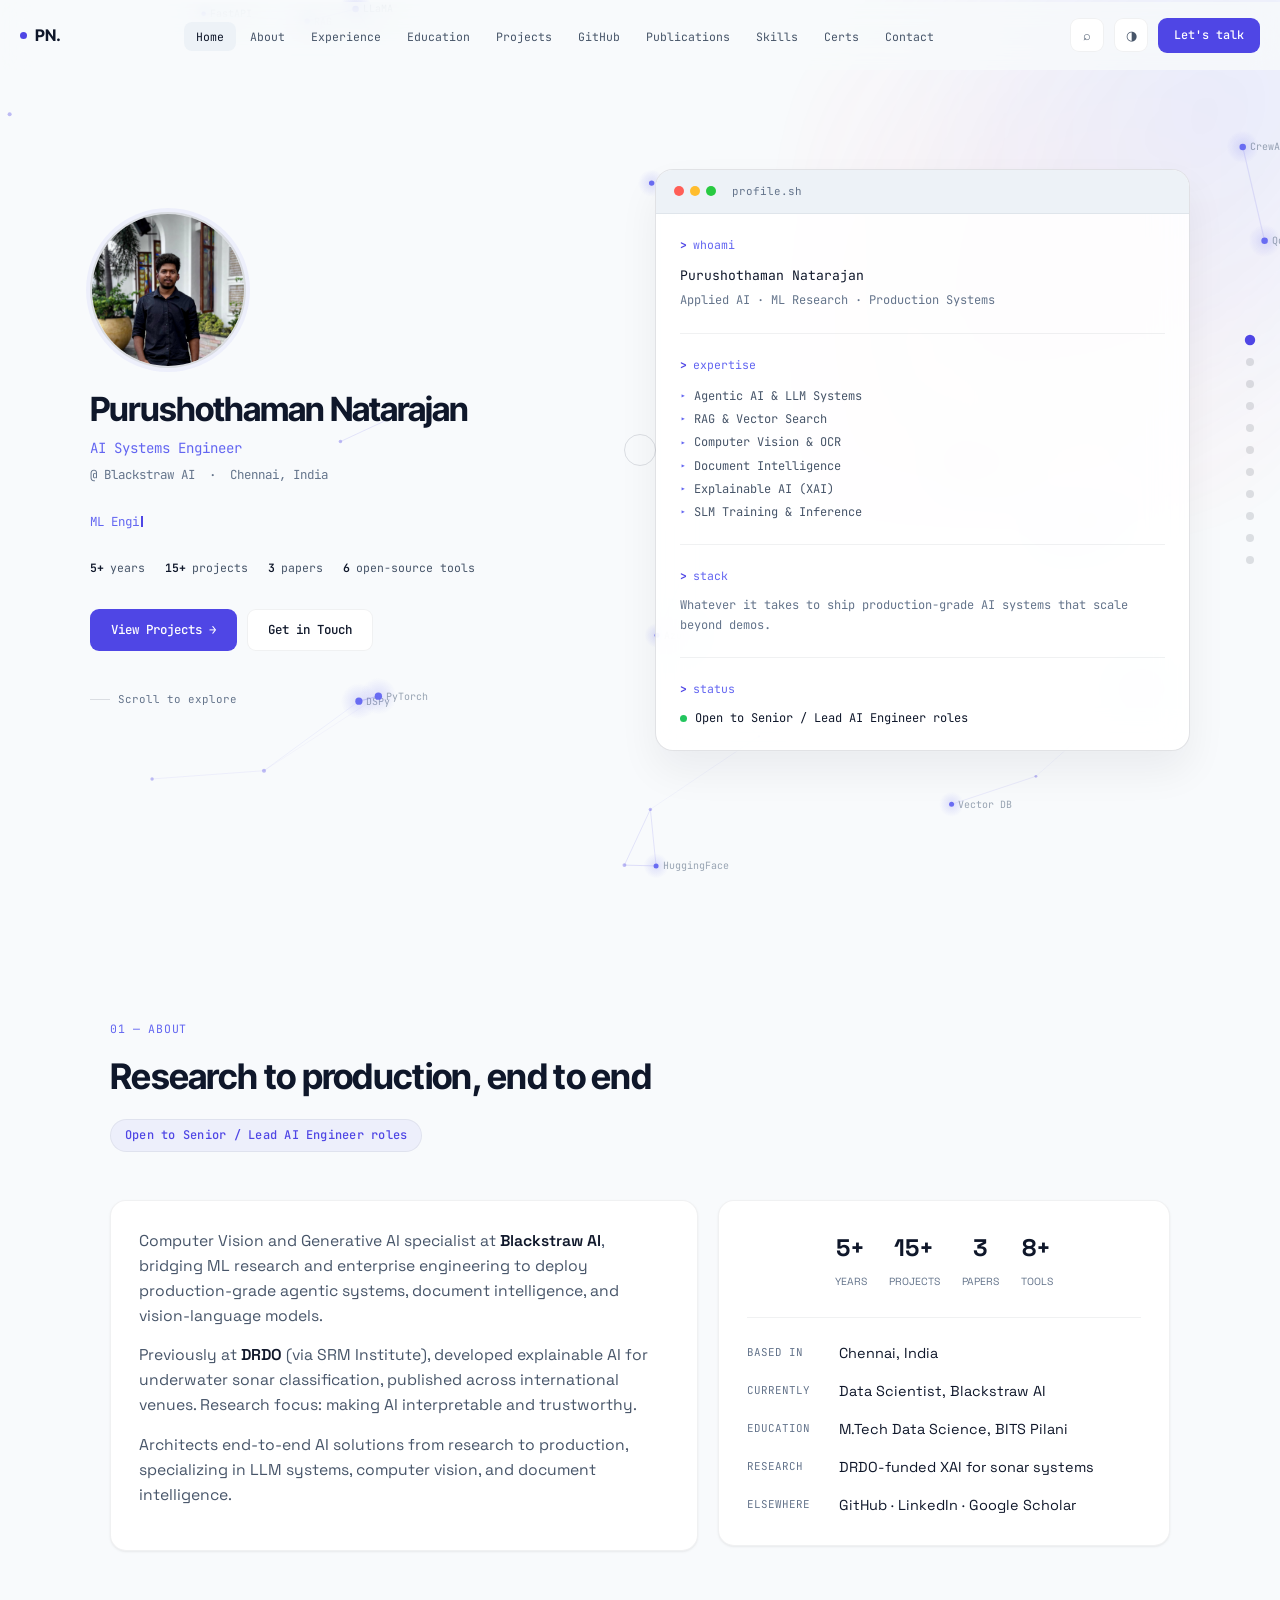
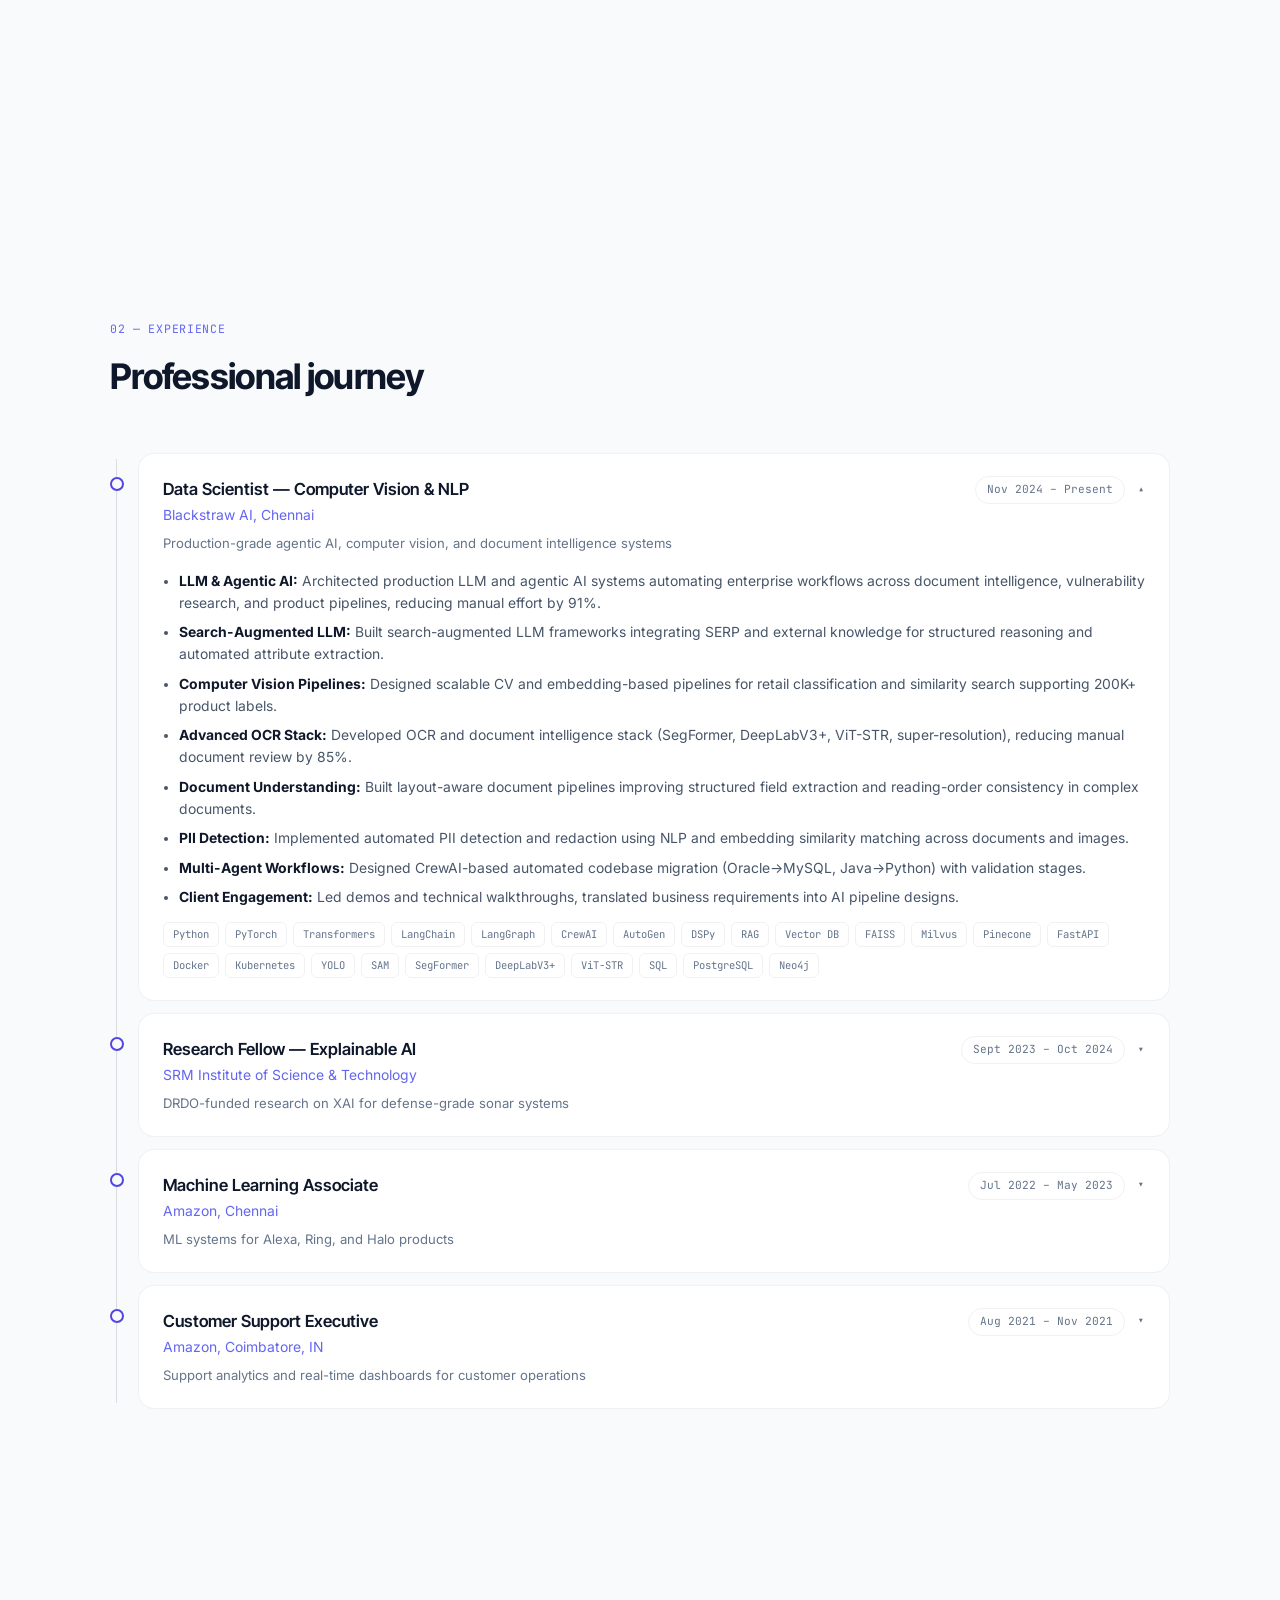
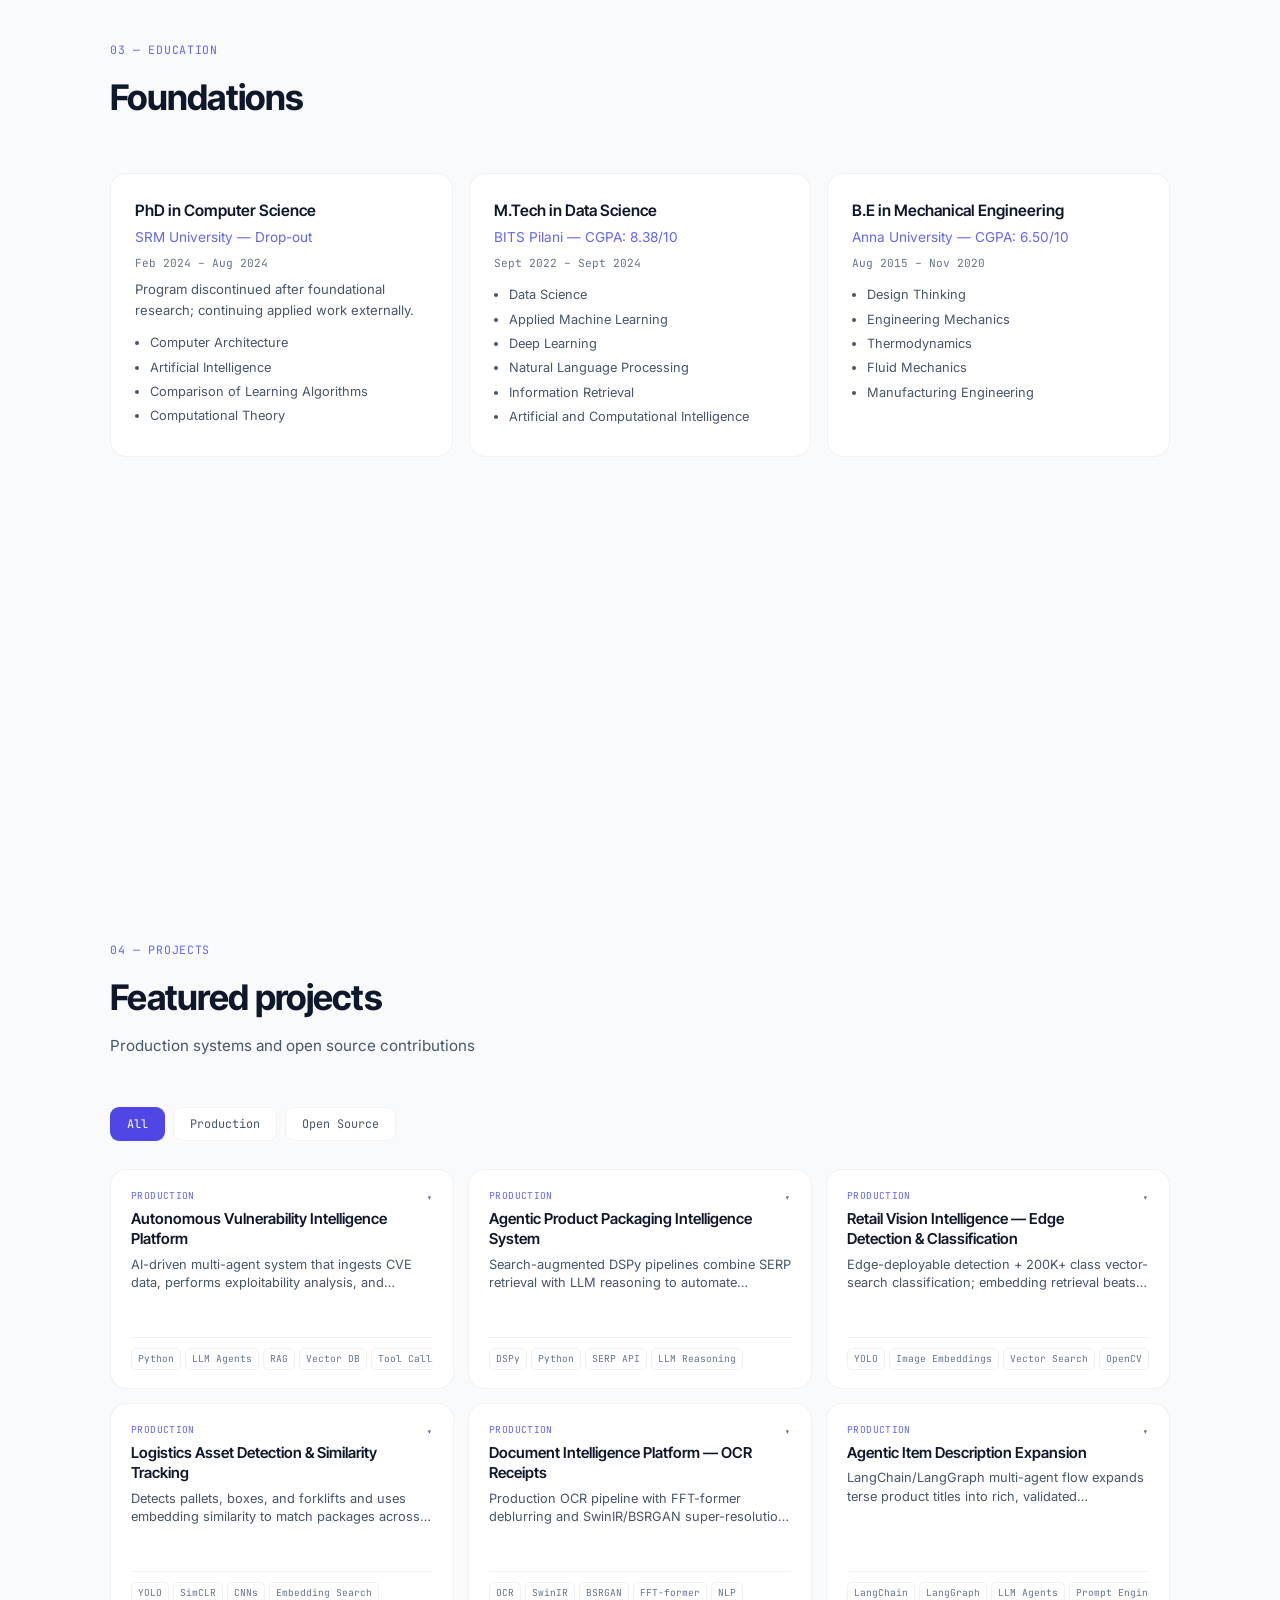
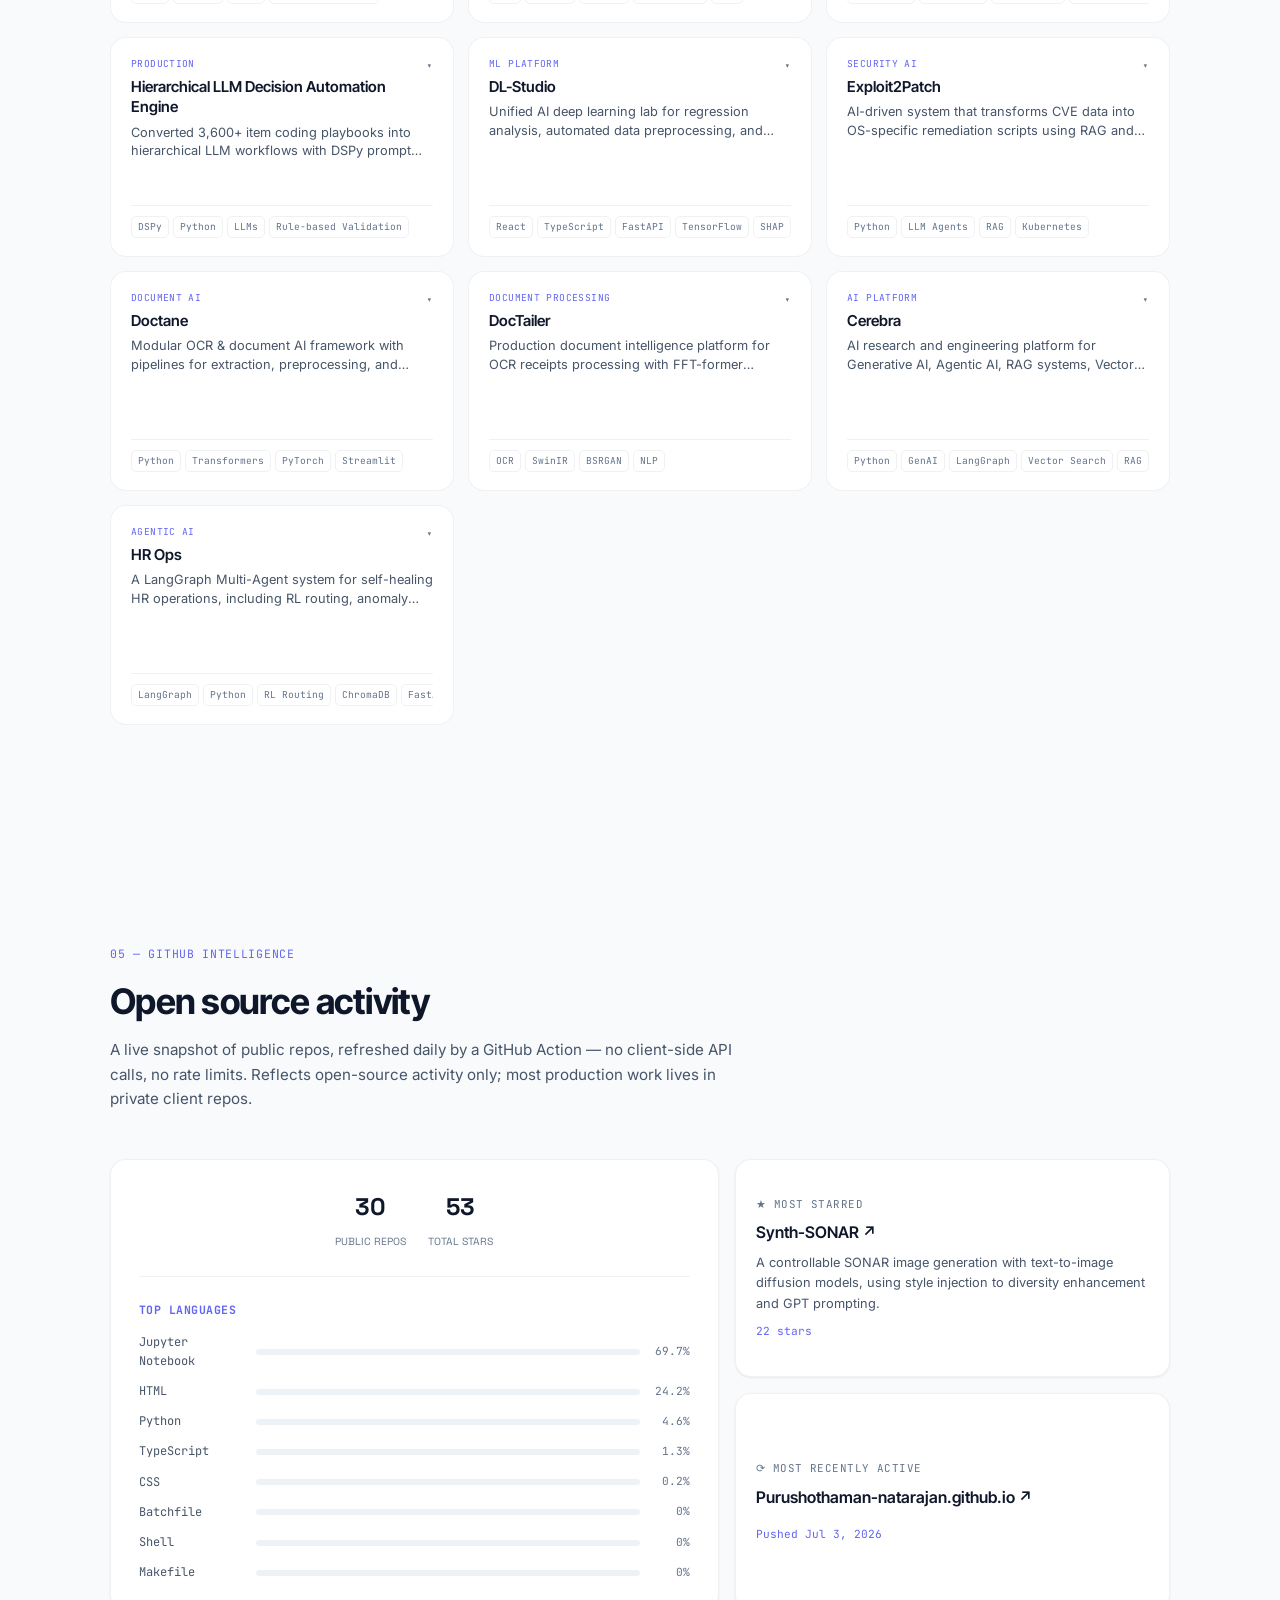
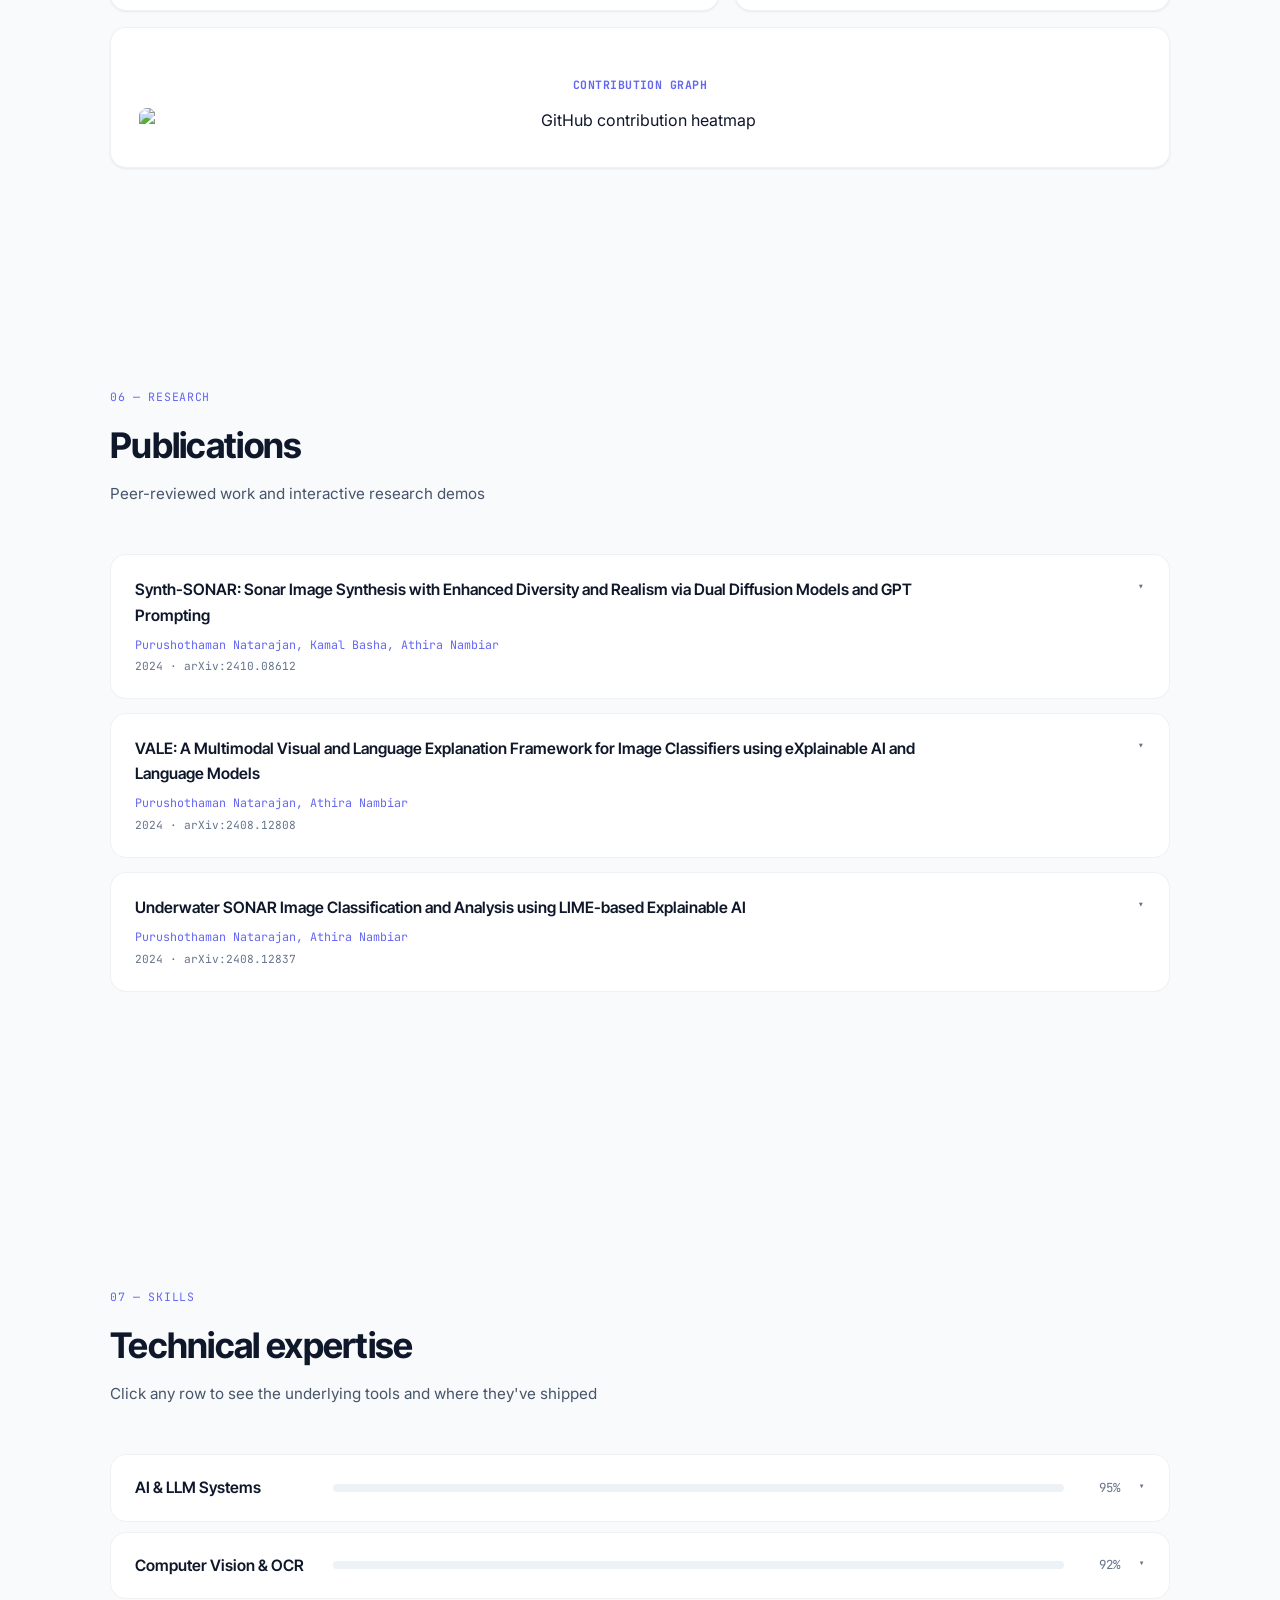
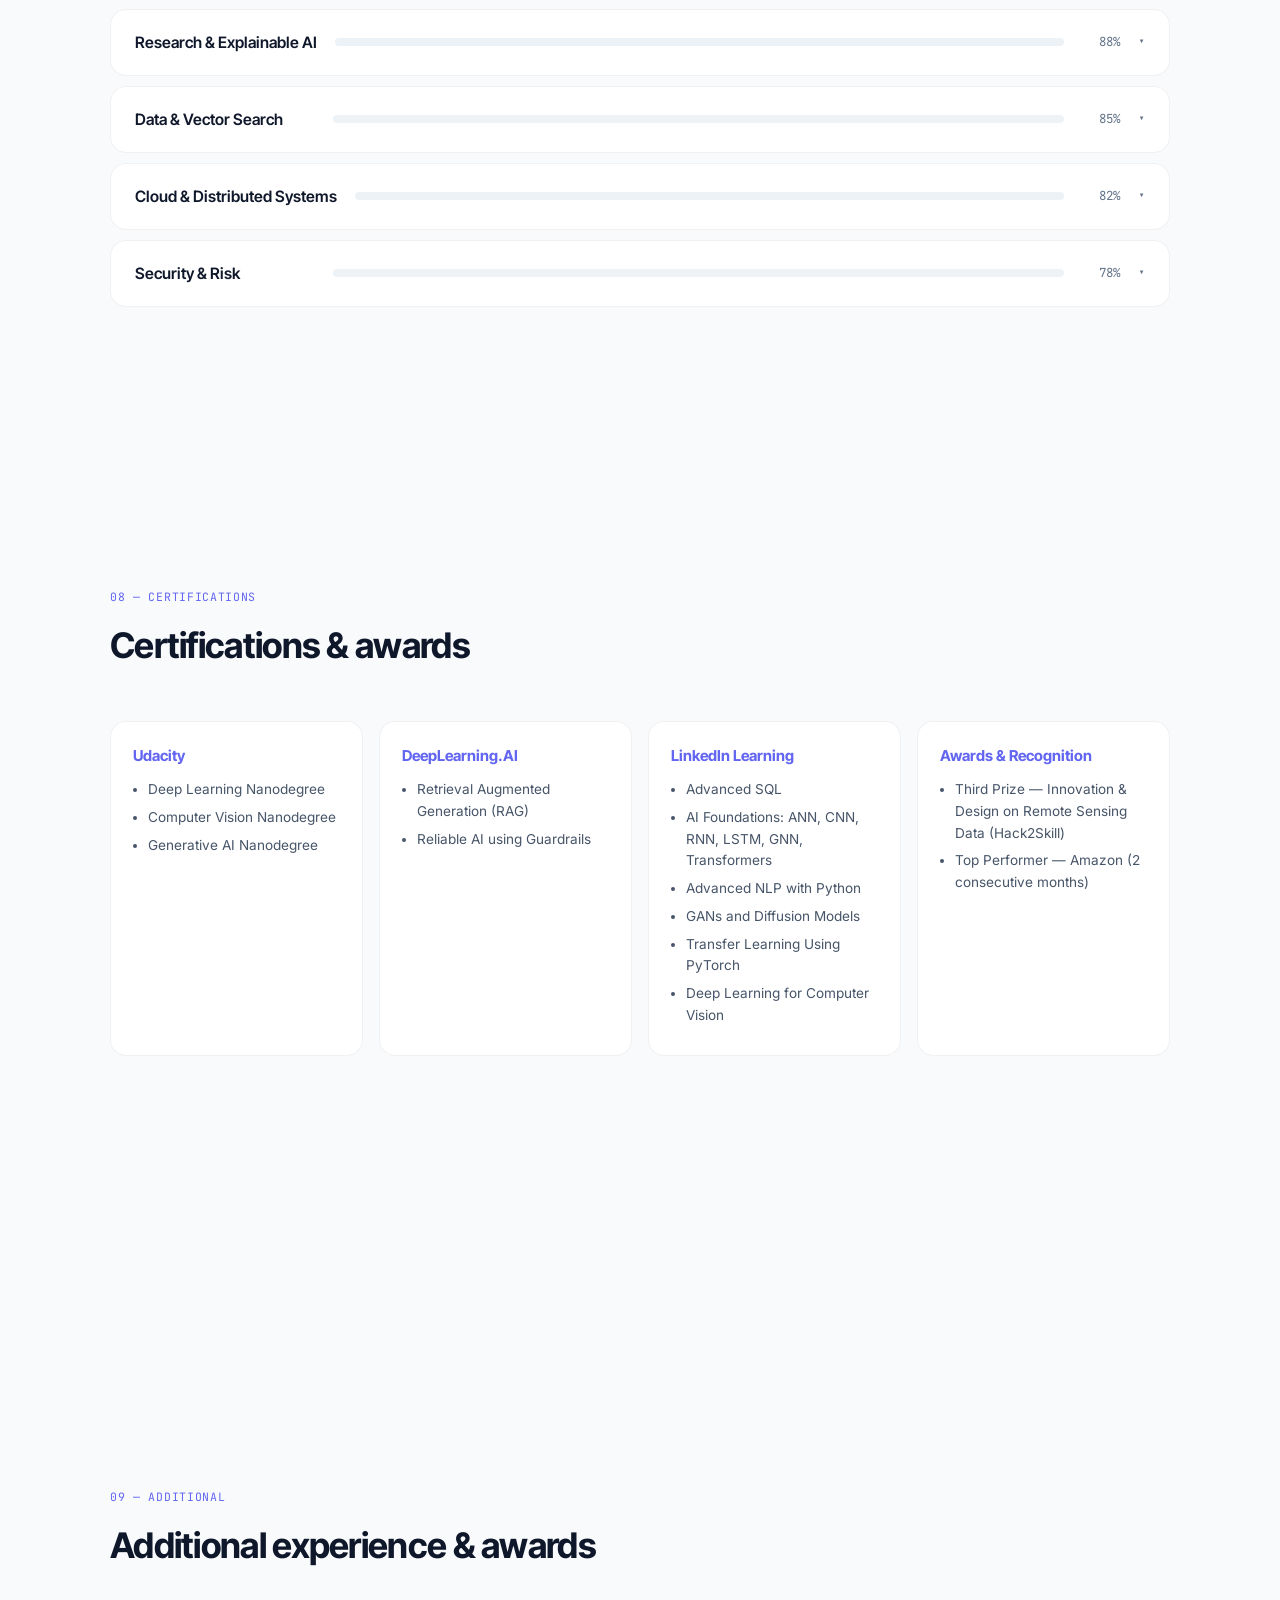
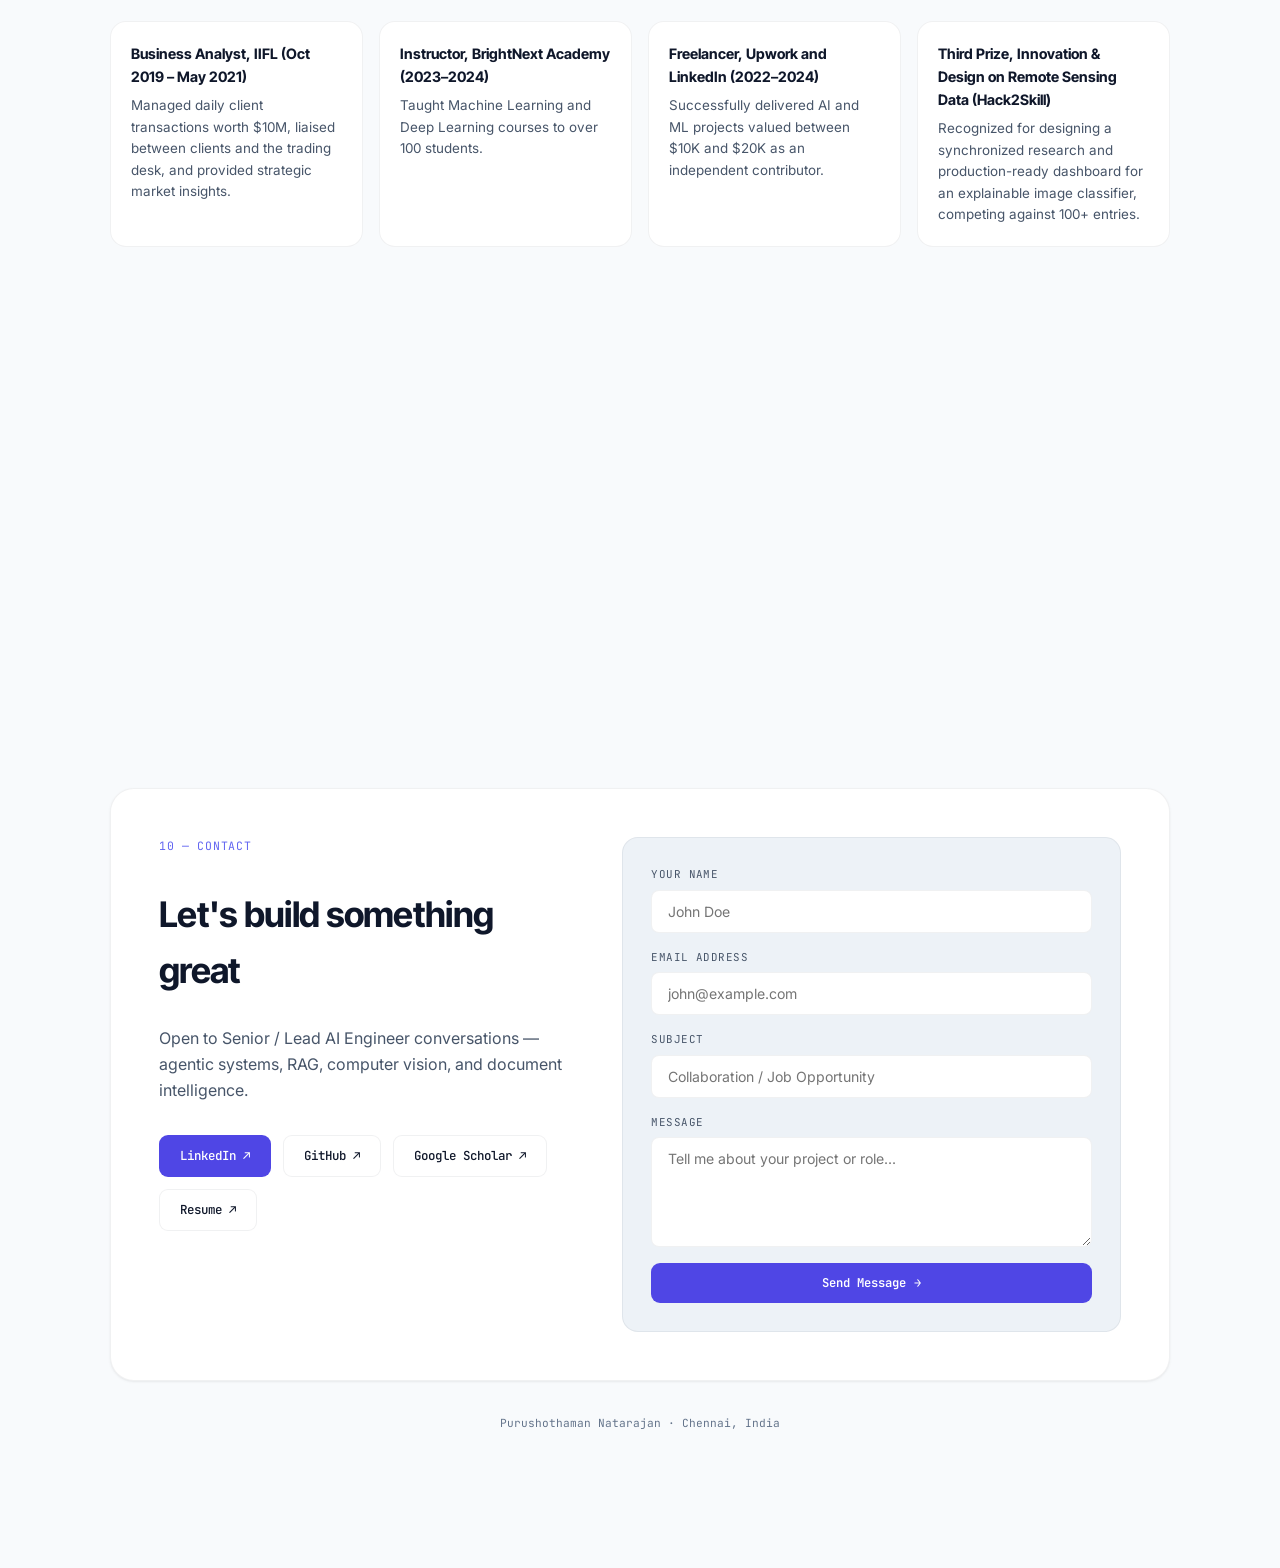
==== index.html @ 30c24dc4 "design: modernize and polish light mode theme" ====
<!DOCTYPE html>
<html lang="en" data-theme="dark">

<head>
  <script>document.documentElement.classList.add('js-enabled');</script>
  <meta charset="UTF-8">
  <meta name="viewport" content="width=device-width, initial-scale=1.0">
  <title>Purushothaman Natarajan | AI Systems Engineer</title>
  <link rel="preconnect" href="https://fonts.googleapis.com">
  <link rel="preconnect" href="https://fonts.gstatic.com" crossorigin>
  <link
    href="https://fonts.googleapis.com/css2?family=Inter+Tight:wght@500;600;700&family=Inter:wght@400;500;600&family=JetBrains+Mono:wght@400;500&family=Space+Grotesk:wght@400;500;600&display=swap"
    rel="stylesheet">
  <style>
    :root {
      --bg: #0a0a0b;
      --bg-elevated: #111114;
      --bg-elevated-2: #17171c;
      --border: rgba(255, 255, 255, 0.09);
      --border-strong: rgba(255, 255, 255, 0.18);
      --text: #f4f4f6;
      --text-dim: #96969f;
      --text-dimmer: #5f5f68;
      --accent: #6366f1;
      --accent-soft: #818cf8;
      --accent-bg: rgba(99, 102, 241, 0.12);
      --radius: 12px;
      --radius-lg: 16px;
      --display: 'Inter Tight', sans-serif;
      --body: 'Inter', sans-serif;
      --mono: 'JetBrains Mono', monospace;
      --tech: 'Space Grotesk', sans-serif;
      --shadow: 0 1px 2px rgba(0, 0, 0, 0.3);
      --shadow-lg: 0 20px 40px rgba(0, 0, 0, 0.35);
      color-scheme: dark;
    }

    html[data-theme="light"] {
      --bg: #f8fafc;
      --bg-elevated: #ffffff;
      --bg-elevated-2: #edf2f7;
      --border: rgba(15, 23, 42, 0.06);
      --border-strong: rgba(15, 23, 42, 0.12);
      --text: #0f172a;
      --text-dim: #475569;
      --text-dimmer: #64748b;
      --accent: #4f46e5;
      --accent-soft: #6366f1;
      --accent-bg: rgba(79, 70, 229, 0.06);
      --shadow: 0 1px 3px rgba(0, 0, 0, 0.05), 0 1px 2px rgba(0, 0, 0, 0.03);
      --shadow-lg: 0 20px 40px rgba(15, 23, 42, 0.06);
      color-scheme: light;
    }

    * {
      margin: 0;
      padding: 0;
      box-sizing: border-box;
    }

    html {
      scroll-behavior: smooth;
    }

    body {
      background: var(--bg);
      color: var(--text);
      font-family: var(--body);
      line-height: 1.6;
      transition: background .3s ease, color .3s ease;
    }

    ::selection {
      background: var(--accent);
      color: #fff;
    }

    a {
      color: inherit;
      text-decoration: none;
    }

    img {
      max-width: 100%;
      display: block;
    }

    /* subtle ambient accent — restrained, not a full mesh */
    .ambient {
      position: fixed;
      top: -10%;
      right: -10%;
      width: 600px;
      height: 600px;
      z-index: 0;
      pointer-events: none;
      background: radial-gradient(circle, var(--accent-bg), transparent 70%);
      opacity: 0.7;
      filter: blur(20px);
    }

    [data-theme="light"] .ambient {
      background: radial-gradient(circle at 70% 30%, rgba(99, 102, 241, 0.12), transparent 60%),
                  radial-gradient(circle at 30% 70%, rgba(244, 63, 94, 0.08), transparent 60%);
      opacity: 0.8;
      filter: blur(40px);
    }

    /* SCROLL PROGRESS */
    #progress {
      position: fixed;
      top: 0;
      left: 0;
      height: 2px;
      width: 0%;
      z-index: 200;
      background: linear-gradient(90deg, var(--accent), var(--accent-soft));
      transition: width .1s linear;
    }

    #nav {
      position: fixed;
      top: 2px;
      left: 0;
      right: 0;
      z-index: 150;
      display: flex;
      align-items: center;
      justify-content: space-between;
      padding: 16px 40px;
      backdrop-filter: blur(14px);
      background: color-mix(in srgb, var(--bg) 78%, transparent);
      border-bottom: 1px solid transparent;
      transition: border-color .3s ease;
    }

    #nav.scrolled {
      border-bottom-color: var(--border);
    }

    .logo {
      font-family: var(--display);
      font-weight: 700;
      font-size: 1rem;
      display: flex;
      align-items: center;
      gap: 8px;
      letter-spacing: -0.01em;
    }

    .logo .dot {
      width: 7px;
      height: 7px;
      border-radius: 50%;
      background: var(--accent);
    }

    .nav-links {
      display: flex;
      gap: 2px;
      list-style: none;
    }

    .nav-links a {
      font-family: var(--mono);
      font-size: 0.72rem;
      color: var(--text-dim);
      padding: 7px 12px;
      border-radius: 8px;
      transition: all .2s ease;
    }

    .nav-links a:hover {
      color: var(--text);
      background: var(--bg-elevated);
    }

    .nav-links a.active {
      color: var(--text);
      background: var(--bg-elevated-2);
    }

    .nav-right {
      display: flex;
      align-items: center;
      gap: 10px;
    }

    .icon-btn {
      width: 34px;
      height: 34px;
      border-radius: 9px;
      border: 1px solid var(--border);
      background: var(--bg-elevated);
      display: flex;
      align-items: center;
      justify-content: center;
      cursor: pointer;
      color: var(--text-dim);
      transition: all .2s ease;
    }

    .icon-btn:hover {
      color: var(--text);
      border-color: var(--border-strong);
    }

    .nav-cta {
      font-family: var(--mono);
      font-size: 0.74rem;
      font-weight: 500;
      padding: 8px 16px;
      border-radius: 9px;
      background: var(--accent);
      color: #fff;
      transition: all .2s ease;
    }

    .nav-cta:hover {
      background: var(--accent-soft);
    }

    .burger {
      display: none;
      flex-direction: column;
      gap: 4px;
      cursor: pointer;
      z-index: 110;
    }

    .burger span {
      width: 20px;
      height: 2px;
      background: var(--text);
      border-radius: 2px;
    }

    /* SIDE DOT NAV */
    #dotnav {
      position: fixed;
      right: 26px;
      top: 50%;
      transform: translateY(-50%);
      z-index: 120;
      display: none;
      flex-direction: column;
      gap: 14px;
    }

    html.js-enabled #dotnav {
      display: flex;
    }

    #dotnav a {
      width: 8px;
      height: 8px;
      border-radius: 50%;
      background: var(--border-strong);
      position: relative;
      transition: all .25s ease;
    }

    #dotnav a.active {
      background: var(--accent);
      transform: scale(1.3);
    }

    #dotnav a .tip {
      position: absolute;
      right: 18px;
      top: 50%;
      transform: translateY(-50%);
      font-family: var(--mono);
      font-size: 0.68rem;
      color: var(--text-dim);
      background: var(--bg-elevated);
      border: 1px solid var(--border);
      padding: 4px 9px;
      border-radius: 6px;
      white-space: nowrap;
      opacity: 0;
      pointer-events: none;
      transition: opacity .2s ease;
    }

    #dotnav a:hover .tip {
      opacity: 1;
    }

    @media(max-width:1000px) {
      html.js-enabled #dotnav {
        display: none;
      }

      #dotnav {
        display: none;
      }
    }

    /* COMMAND PALETTE */
    #cmdk-overlay {
      position: fixed;
      inset: 0;
      z-index: 300;
      background: rgba(0, 0, 0, 0.55);
      backdrop-filter: blur(3px);
      display: none;
      align-items: flex-start;
      justify-content: center;
      padding-top: 14vh;
    }

    #cmdk-overlay.open {
      display: flex;
    }

    #cmdk {
      width: min(560px, 90vw);
      background: var(--bg-elevated);
      border: 1px solid var(--border-strong);
      border-radius: var(--radius-lg);
      box-shadow: var(--shadow-lg);
      overflow: hidden;
    }

    #cmdk input {
      width: 100%;
      padding: 18px 20px;
      background: transparent;
      border: none;
      outline: none;
      color: var(--text);
      font-family: var(--body);
      font-size: 0.98rem;
      border-bottom: 1px solid var(--border);
    }

    #cmdk input::placeholder {
      color: var(--text-dimmer);
    }

    #cmdk-results {
      max-height: 340px;
      overflow-y: auto;
      padding: 8px;
    }

    .cmdk-item {
      padding: 11px 14px;
      border-radius: 8px;
      cursor: pointer;
      display: flex;
      justify-content: space-between;
      align-items: center;
    }

    .cmdk-item:hover,
    .cmdk-item.sel {
      background: var(--accent-bg);
    }

    .cmdk-item .n {
      font-size: 0.9rem;
      color: var(--text);
    }

    .cmdk-item .k {
      font-family: var(--mono);
      font-size: 0.68rem;
      color: var(--text-dimmer);
    }

    .cmdk-hint {
      font-family: var(--mono);
      font-size: 0.68rem;
      color: var(--text-dimmer);
      padding: 10px 16px;
      border-top: 1px solid var(--border);
    }

    .tab-panel {
      display: block;
      position: relative;
      z-index: 2;
      padding: 120px 40px 100px;
      max-width: 1100px;
      margin: 0 auto;
      box-sizing: border-box;
      min-height: 100vh;
    }

    /* ── HERO ── */
    #hero {
      min-height: 100vh;
      display: flex;
      align-items: center;
      padding: 0 40px;
      position: relative;
      overflow: hidden;
      max-width: 100%;
      margin: 0;
    }

    #node-canvas {
      position: absolute;
      inset: 0;
      width: 100%;
      height: 100%;
      z-index: 0;
      pointer-events: none;
    }

    .hero-grid {
      display: grid;
      grid-template-columns: 1fr 1.05fr;
      gap: 56px;
      align-items: center;
      width: 100%;
      max-width: 1100px;
      margin: 0 auto;
      padding: 100px 0 80px;
      position: relative;
      z-index: 2;
    }

    /* Left column */
    .hero-left {
      display: flex;
      flex-direction: column;
      gap: 0;
    }

    .hero-avatar {
      width: clamp(104px, 13vw, 156px);
      height: clamp(104px, 13vw, 156px);
      border-radius: 50%;
      border: 2px solid var(--border-strong);
      overflow: hidden;
      margin-bottom: 24px;
      box-shadow: 0 0 0 4px var(--accent-bg);
      flex-shrink: 0;
    }

    .hero-avatar img {
      width: 100%;
      height: 100%;
      object-fit: cover;
    }

    .hero-avatar-fallback {
      width: 100%;
      height: 100%;
      display: flex;
      align-items: center;
      justify-content: center;
      background: linear-gradient(135deg, var(--accent), var(--accent-soft));
      font-family: var(--display);
      font-weight: 700;
      font-size: 1.2rem;
      color: #fff;
    }

    .hero-name {
      font-family: var(--display);
      font-weight: 700;
      font-size: clamp(1.5rem, 2.6vw, 2.2rem);
      letter-spacing: -0.03em;
      line-height: 1.05;
      color: var(--text);
      margin-bottom: 10px;
    }

    .hero-role {
      font-family: var(--mono);
      font-size: 0.88rem;
      color: var(--accent-soft);
      margin-bottom: 6px;
    }

    .hero-company {
      font-family: var(--mono);
      font-size: 0.78rem;
      color: var(--text-dimmer);
      margin-bottom: 28px;
    }

    .hero-meta {
      display: flex;
      gap: 20px;
      flex-wrap: wrap;
      margin-bottom: 32px;
    }

    .hero-meta-item {
      display: flex;
      align-items: center;
      gap: 6px;
      font-family: var(--mono);
      font-size: 0.72rem;
      color: var(--text-dim);
    }

    .hero-meta-item .hm-val {
      color: var(--text);
      font-weight: 600;
    }

    .hero-actions {
      display: flex;
      gap: 10px;
      flex-wrap: wrap;
      margin-bottom: 40px;
    }

    .btn {
      font-family: var(--mono);
      font-size: 0.78rem;
      font-weight: 500;
      padding: 10px 20px;
      border-radius: 9px;
      display: inline-flex;
      align-items: center;
      gap: 8px;
      transition: all .2s ease;
      cursor: pointer;
      border: 1px solid transparent;
    }

    .btn-primary {
      background: var(--accent);
      color: #fff;
    }

    .btn-primary:hover {
      background: var(--accent-soft);
    }

    .btn-ghost {
      background: var(--bg-elevated);
      border-color: var(--border);
      color: var(--text);
    }

    .btn-ghost:hover {
      border-color: var(--border-strong);
    }

    .hero-scroll {
      font-family: var(--mono);
      font-size: 0.68rem;
      color: var(--text-dimmer);
      display: flex;
      align-items: center;
      gap: 8px;
    }

    .hero-scroll::before {
      content: '';
      display: block;
      width: 20px;
      height: 1px;
      background: var(--border-strong);
    }

    /* Role typewriter line */
    .role-line {
      font-family: var(--mono);
      font-size: 0.78rem;
      color: var(--accent-soft);
      margin-bottom: 28px;
      display: flex;
      align-items: center;
      height: 1.4em;
    }

    .role-cursor {
      display: inline-block;
      width: 2px;
      height: 0.9em;
      background: var(--accent);
      margin-left: 2px;
      animation: blink 1s step-end infinite;
    }

    @keyframes blink {
      50% {
        opacity: 0;
      }
    }

    /* Right column — terminal card (glassmorphism so it reads over the canvas) */
    .terminal-card {
      background: color-mix(in srgb, var(--bg-elevated) 88%, transparent);
      border: 1px solid var(--border-strong);
      border-radius: 18px;
      overflow: hidden;
      box-shadow: var(--shadow-lg);
      backdrop-filter: blur(18px);
      -webkit-backdrop-filter: blur(18px);
    }

    .terminal-titlebar {
      display: flex;
      align-items: center;
      gap: 8px;
      padding: 13px 18px;
      background: var(--bg-elevated-2);
      border-bottom: 1px solid var(--border);
    }

    .terminal-dots {
      display: flex;
      gap: 6px;
    }

    .terminal-dot {
      width: 10px;
      height: 10px;
      border-radius: 50%;
    }

    .td-red {
      background: #ff5f57;
    }

    .td-yellow {
      background: #ffbd2e;
    }

    .td-green {
      background: #28ca41;
    }

    .terminal-title {
      font-family: var(--mono);
      font-size: 0.68rem;
      color: var(--text-dimmer);
      margin-left: 8px;
    }

    .terminal-body {
      padding: 22px 24px;
      display: flex;
      flex-direction: column;
      gap: 20px;
    }

    .terminal-block {
      display: flex;
      flex-direction: column;
      gap: 5px;
    }

    .t-prompt {
      font-family: var(--mono);
      font-size: 0.72rem;
      color: var(--accent-soft);
      display: flex;
      align-items: center;
      gap: 6px;
      margin-bottom: 6px;
    }

    .t-prompt::before {
      content: '>';
      color: var(--accent);
      font-weight: 700;
    }

    .t-key {
      font-family: var(--mono);
      font-size: 0.75rem;
      color: var(--text-dimmer);
    }

    .t-val {
      font-family: var(--mono);
      font-size: 0.82rem;
      color: var(--text);
    }

    .t-skill-list {
      display: flex;
      flex-direction: column;
      gap: 4px;
      margin-top: 2px;
    }

    .t-skill {
      font-family: var(--mono);
      font-size: 0.75rem;
      color: var(--text-dim);
      display: flex;
      align-items: center;
      gap: 8px;
    }

    .t-skill::before {
      content: '▸';
      color: var(--accent-soft);
      font-size: 0.65rem;
    }

    .t-status {
      display: flex;
      align-items: center;
      gap: 8px;
      font-family: var(--mono);
      font-size: 0.75rem;
      color: var(--text);
    }

    .t-status-dot {
      width: 7px;
      height: 7px;
      border-radius: 50%;
      background: #22c55e;
      animation: pulse 2s infinite;
    }

    .t-divider {
      height: 1px;
      background: var(--border);
      margin: 2px 0;
    }

    @keyframes pulse {

      0%,
      100% {
        opacity: 1;
        box-shadow: 0 0 0 0 rgba(34, 197, 94, 0.4);
      }

      50% {
        opacity: .7;
        box-shadow: 0 0 0 4px rgba(34, 197, 94, 0);
      }
    }

    /* Hero responsive */
    @media(max-width:820px) {
      #hero {
        padding: 0 20px;
        text-align: center;
        justify-content: center;
      }

      .hero-grid {
        grid-template-columns: 1fr;
        gap: 36px;
        padding: 100px 0 60px;
      }

      .hero-left {
        align-items: center;
      }

      .hero-avatar {
        width: 114px;
        height: 114px;
      }

      .hero-meta {
        justify-content: center;
      }

      .hero-actions {
        justify-content: center;
      }

      .hero-scroll {
        justify-content: center;
      }

      .terminal-card {
        display: none;
      }
    }

    .section-head {
      margin-bottom: 48px;
    }

    .section-eyebrow {
      font-family: var(--mono);
      font-size: 0.72rem;
      color: var(--accent-soft);
      letter-spacing: 0.06em;
      text-transform: uppercase;
    }

    .section-title {
      font-family: var(--display);
      font-size: clamp(1.6rem, 2.8vw, 2.2rem);
      font-weight: 700;
      margin-top: 10px;
      letter-spacing: -0.02em;
      color: var(--text);
    }

    .section-sub {
      color: var(--text-dim);
      margin-top: 9px;
      font-size: 0.95rem;
      max-width: 640px;
    }

    .open-to-role {
      display: inline-block;
      margin-top: 14px;
      font-family: var(--mono);
      font-size: 0.75rem;
      font-weight: 500;
      color: var(--accent);
      background: var(--accent-bg);
      border: 1px solid var(--border);
      padding: 6px 14px;
      border-radius: 20px;
      letter-spacing: 0.02em;
    }

    .reveal {
      opacity: 0;
      transform: translateY(16px);
      transition: opacity .6s ease, transform .6s ease;
    }

    .reveal.in {
      opacity: 1;
      transform: translateY(0);
    }

    .card {
      background: var(--bg-elevated);
      border: 1px solid var(--border);
      border-radius: var(--radius-lg);
      padding: 28px;
      box-shadow: var(--shadow);
    }

    .about-grid {
      display: grid;
      grid-template-columns: 1.3fr 1fr;
      gap: 20px;
      align-items: start;
    }

    .about-grid p {
      color: var(--text-dim);
      margin-bottom: 14px;
      font-size: 0.98rem;
      font-family: var(--tech);
    }

    .about-grid p b {
      color: var(--text);
      font-weight: 600;
    }

    .stat-row {
      display: flex;
      gap: 22px;
      flex-wrap: wrap;
      justify-content: center;
      margin-bottom: 24px;
      padding-bottom: 24px;
      border-bottom: 1px solid var(--border);
    }

    .stat-row .s {
      text-align: center;
    }

    .stat-row .s b {
      font-family: var(--tech);
      font-size: 1.5rem;
      color: var(--text);
      display: block;
      font-weight: 700;
    }

    .stat-row .s span {
      font-family: var(--tech);
      font-size: 0.65rem;
      color: var(--text-dimmer);
      text-transform: uppercase;
    }

    .fact-list {
      display: flex;
      flex-direction: column;
      gap: 15px;
    }

    .fact-list .fact {
      display: flex;
      gap: 14px;
      align-items: flex-start;
    }

    .fact-list .fact .k {
      font-family: var(--mono);
      font-size: 0.68rem;
      color: var(--text-dimmer);
      text-transform: uppercase;
      min-width: 78px;
      padding-top: 2px;
    }

    .fact-list .fact .v {
      font-family: var(--tech);
      font-size: 0.9rem;
      color: var(--text);
    }

    .timeline {
      position: relative;
      padding-left: 28px;
    }

    .timeline::before {
      content: '';
      position: absolute;
      left: 6px;
      top: 6px;
      bottom: 6px;
      width: 1px;
      background: var(--border-strong);
    }

    .t-item {
      position: relative;
      margin-bottom: 12px;
    }

    .t-item::before {
      content: '';
      position: absolute;
      left: -28px;
      top: 24px;
      width: 10px;
      height: 10px;
      border-radius: 50%;
      background: var(--bg);
      border: 2px solid var(--accent);
    }

    .t-card {
      background: var(--bg-elevated);
      border: 1px solid var(--border);
      border-radius: var(--radius-lg);
      padding: 22px 24px;
      cursor: pointer;
      transition: border-color .2s ease;
    }

    .t-card:hover {
      border-color: var(--border-strong);
    }

    .t-head {
      display: flex;
      justify-content: space-between;
      align-items: flex-start;
      gap: 16px;
      flex-wrap: wrap;
    }

    .t-role {
      font-family: var(--display);
      font-weight: 600;
      font-size: 1.04rem;
      color: var(--text);
    }

    .t-org {
      color: var(--accent-soft);
      font-size: 0.87rem;
      margin-top: 2px;
    }

    .t-role-desc {
      color: var(--text-dimmer);
      font-size: 0.82rem;
      margin-top: 6px;
    }

    .t-date {
      font-family: var(--mono);
      font-size: 0.7rem;
      color: var(--text-dimmer);
      white-space: nowrap;
      border: 1px solid var(--border);
      padding: 4px 11px;
      border-radius: 100px;
    }

    .t-body {
      max-height: 0;
      overflow: hidden;
      transition: max-height .5s ease, margin-top .4s ease;
    }

    .t-card.open .t-body {
      max-height: 900px;
      margin-top: 16px;
    }

    .t-body ul {
      padding-left: 16px;
      color: var(--text-dim);
      font-size: 0.87rem;
      margin-bottom: 14px;
    }

    .t-body li {
      margin-bottom: 7px;
    }

    .t-body li b {
      color: var(--text);
    }

    .t-chev {
      font-family: var(--mono);
      color: var(--text-dimmer);
      transition: transform .3s ease;
      font-size: 0.8rem;
    }

    .t-card.open .t-chev {
      transform: rotate(180deg);
    }

    .badge-row {
      display: flex;
      flex-wrap: wrap;
      gap: 6px;
    }

    .badge-row span {
      font-family: var(--mono);
      font-size: 0.66rem;
      color: var(--text-dimmer);
      border: 1px solid var(--border);
      padding: 3px 9px;
      border-radius: 6px;
    }

    .edu-grid {
      display: grid;
      grid-template-columns: repeat(auto-fit, minmax(270px, 1fr));
      gap: 16px;
    }

    .edu-card {
      background: var(--bg-elevated);
      border: 1px solid var(--border);
      border-radius: var(--radius-lg);
      padding: 24px;
    }

    .edu-card .deg {
      font-family: var(--display);
      font-weight: 600;
      font-size: 0.98rem;
      color: var(--text);
    }

    .edu-card .inst {
      color: var(--accent-soft);
      font-size: 0.85rem;
      margin-top: 4px;
    }

    .edu-card .yr {
      font-family: var(--mono);
      font-size: 0.7rem;
      color: var(--text-dimmer);
      margin-top: 6px;
    }

    .edu-card .stat {
      color: var(--text-dim);
      font-size: 0.82rem;
      margin-top: 6px;
    }

    .edu-card ul {
      margin-top: 12px;
      padding-left: 15px;
      color: var(--text-dim);
      font-size: 0.8rem;
    }

    .edu-card li {
      margin-bottom: 4px;
    }

    .skill-bars {
      display: flex;
      flex-direction: column;
      gap: 10px;
    }

    .skill-row {
      background: var(--bg-elevated);
      border: 1px solid var(--border);
      border-radius: var(--radius-lg);
      padding: 20px 24px;
      cursor: pointer;
      transition: border-color .2s ease;
    }

    .skill-row:hover {
      border-color: var(--border-strong);
    }

    .skill-row-top {
      display: flex;
      align-items: center;
      gap: 18px;
    }

    .skill-row-label {
      font-family: var(--display);
      font-weight: 600;
      font-size: 0.98rem;
      color: var(--text);
      min-width: 180px;
    }

    .skill-row-track {
      flex: 1;
      height: 8px;
      border-radius: 100px;
      background: var(--bg-elevated-2);
      overflow: hidden;
    }

    .skill-row-fill {
      height: 100%;
      border-radius: 100px;
      background: linear-gradient(90deg, var(--accent), var(--accent-soft));
      width: 0%;
      transition: width 1.1s cubic-bezier(.2, .8, .2, 1);
    }

    .skill-row-pct {
      font-family: var(--mono);
      font-size: 0.78rem;
      color: var(--text-dimmer);
      min-width: 38px;
      text-align: right;
    }

    .skill-row-chev {
      font-family: var(--mono);
      color: var(--text-dimmer);
      transition: transform .3s ease;
      font-size: 0.75rem;
    }

    .skill-row.open .skill-row-chev {
      transform: rotate(180deg);
    }

    .skill-row-body {
      max-height: 0;
      overflow: hidden;
      transition: max-height .45s ease, margin-top .3s ease;
    }

    .skill-row.open .skill-row-body {
      max-height: 260px;
      margin-top: 18px;
    }

    .skill-row-desc {
      color: var(--text-dim);
      font-size: 0.85rem;
      margin-bottom: 14px;
    }

    .chip-row {
      display: flex;
      flex-wrap: wrap;
      gap: 7px;
      margin-bottom: 16px;
    }

    .chip {
      font-family: var(--mono);
      font-size: 0.73rem;
      padding: 5px 11px;
      border-radius: 7px;
      background: var(--bg-elevated-2);
      border: 1px solid var(--border);
      color: var(--text-dim);
      transition: all .2s ease;
    }

    .chip:hover {
      color: var(--text);
      border-color: var(--accent-soft);
    }

    .skill-related {
      font-family: var(--mono);
      font-size: 0.68rem;
      color: var(--text-dimmer);
      text-transform: uppercase;
      letter-spacing: 0.04em;
      margin-bottom: 9px;
    }

    .skill-related-list {
      display: flex;
      flex-wrap: wrap;
      gap: 8px;
    }

    .skill-related-list a {
      font-family: var(--mono);
      font-size: 0.76rem;
      color: var(--accent-soft);
      border: 1px solid var(--border);
      padding: 5px 12px;
      border-radius: 100px;
      transition: all .2s ease;
    }

    .skill-related-list a:hover {
      border-color: var(--accent-soft);
      background: var(--accent-bg);
    }

    .filter-row {
      display: flex;
      gap: 8px;
      margin-bottom: 28px;
      flex-wrap: wrap;
    }

    .filter-btn {
      font-family: var(--mono);
      font-size: 0.74rem;
      padding: 8px 16px;
      border-radius: 9px;
      background: var(--bg-elevated);
      border: 1px solid var(--border);
      color: var(--text-dim);
      cursor: pointer;
      transition: all .2s ease;
    }

    .filter-btn.active {
      background: var(--accent);
      color: #fff;
      border-color: transparent;
    }

    .filter-btn:hover:not(.active) {
      border-color: var(--border-strong);
      color: var(--text);
    }

    .project-grid {
      display: grid;
      grid-template-columns: repeat(auto-fit, minmax(280px, 1fr));
      gap: 14px;
      align-items: start;
    }

    .p-card {
      background: var(--bg-elevated);
      border: 1px solid var(--border);
      border-radius: var(--radius-lg);
      padding: 18px 20px;
      transition: all .25s ease;
      display: flex;
      flex-direction: column;
      justify-content: space-between;
      cursor: pointer;
      height: 220px;
      box-sizing: border-box;
      overflow: hidden;
    }

    .p-card:hover {
      border-color: var(--border-strong);
      transform: translateY(-2px);
    }

    .p-card.open {
      height: auto;
      overflow: visible;
    }

    .p-card-header {
      position: relative;
      flex-shrink: 0;
    }

    .p-chev {
      position: absolute;
      right: 0;
      top: 2px;
      font-family: var(--mono);
      font-size: 0.7rem;
      color: var(--text-dimmer);
      transition: transform .3s ease;
    }

    .p-card.open .p-chev {
      transform: rotate(180deg);
    }

    .p-tag {
      font-family: var(--mono);
      font-size: 0.6rem;
      color: var(--accent-soft);
      text-transform: uppercase;
      letter-spacing: 0.04em;
      margin-bottom: 6px;
      padding-right: 20px;
    }

    .p-title {
      font-family: var(--display);
      font-weight: 600;
      font-size: 0.94rem;
      margin-bottom: 6px;
      color: var(--text);
      padding-right: 20px;
      line-height: 1.35;
    }

    .p-desc {
      color: var(--text-dim);
      font-size: 0.8rem;
      line-height: 1.45;
      margin-bottom: 0;
      display: -webkit-box;
      -webkit-line-clamp: 2;
      -webkit-box-orient: vertical;
      overflow: hidden;
    }

    /* Collapsible project body */
    .p-body {
      max-height: 0;
      overflow: hidden;
      transition: max-height .35s ease, opacity .25s ease;
      opacity: 0;
    }

    .p-card.open .p-body {
      max-height: 360px;
      margin-top: 10px;
      opacity: 1;
    }

    .p-details-list {
      padding-left: 14px;
      color: var(--text-dim);
      font-size: 0.78rem;
      margin: 0 0 4px;
      list-style-type: disc;
    }

    .p-details-list li {
      margin-bottom: 5px;
      line-height: 1.4;
    }

    /* Footer elements pinned to bottom */
    .p-footer {
      flex-shrink: 0;
      margin-top: 10px;
    }

    .p-stack {
      display: flex;
      flex-wrap: nowrap;
      gap: 4px;
      border-top: 1px solid var(--border);
      padding-top: 10px;
      overflow: hidden;
    }

    .p-stack span {
      font-family: var(--mono);
      font-size: 0.6rem;
      color: var(--text-dimmer);
      border: 1px solid var(--border);
      padding: 2px 6px;
      border-radius: 5px;
      white-space: nowrap;
      flex-shrink: 0;
    }

    .p-links {
      display: none;
      gap: 12px;
      border-top: 1px solid var(--border);
      padding-top: 8px;
      margin-top: 6px;
    }

    .p-card.open .p-links {
      display: flex;
    }

    .p-card.open .p-stack {
      flex-wrap: wrap;
      overflow: visible;
    }

    .p-card.open .p-desc {
      -webkit-line-clamp: unset;
      overflow: visible;
      display: block;
    }

    .p-links a {
      font-family: var(--mono);
      font-size: 0.66rem;
      color: var(--accent-soft);
      border-bottom: 1px solid transparent;
    }

    .p-links a:hover {
      border-bottom-color: var(--accent-soft);
    }

    .pub-list {
      display: flex;
      flex-direction: column;
      gap: 14px;
    }

    .pub-card {
      background: var(--bg-elevated);
      border: 1px solid var(--border);
      border-radius: var(--radius-lg);
      padding: 22px 24px;
      cursor: pointer;
    }

    .pub-top {
      display: flex;
      justify-content: space-between;
      gap: 20px;
      align-items: flex-start;
    }

    .pub-title {
      font-family: var(--display);
      font-weight: 600;
      font-size: 0.98rem;
      max-width: 82%;
      color: var(--text);
    }

    .pub-authors {
      font-family: var(--mono);
      font-size: 0.73rem;
      color: var(--accent-soft);
      margin-top: 8px;
    }

    .pub-meta {
      font-family: var(--mono);
      font-size: 0.7rem;
      color: var(--text-dimmer);
      margin-top: 4px;
    }

    .pub-abs {
      max-height: 0;
      overflow: hidden;
      transition: max-height .4s ease, margin-top .4s ease;
      color: var(--text-dim);
      font-size: 0.86rem;
    }

    .pub-card.open .pub-abs {
      max-height: 220px;
      margin-top: 14px;
    }

    .pub-links {
      max-height: 0;
      overflow: hidden;
      transition: max-height .4s ease;
      display: flex;
      gap: 16px;
      flex-wrap: wrap;
    }

    .pub-card.open .pub-links {
      max-height: 60px;
      margin-top: 14px;
    }

    .pub-links a {
      font-family: var(--mono);
      font-size: 0.7rem;
      color: var(--accent-soft);
    }

    .cert-grid {
      display: grid;
      grid-template-columns: repeat(auto-fit, minmax(250px, 1fr));
      gap: 16px;
    }

    .cert-card {
      background: var(--bg-elevated);
      border: 1px solid var(--border);
      border-radius: var(--radius-lg);
      padding: 22px;
    }

    .cert-card h4 {
      font-family: var(--display);
      font-size: 0.94rem;
      color: var(--accent-soft);
      margin-bottom: 11px;
    }

    .cert-card ul {
      padding-left: 15px;
      color: var(--text-dim);
      font-size: 0.85rem;
    }

    .cert-card li {
      margin-bottom: 6px;
    }

    .add-grid {
      display: grid;
      grid-template-columns: repeat(auto-fit, minmax(250px, 1fr));
      gap: 16px;
    }

    .add-card {
      background: var(--bg-elevated);
      border: 1px solid var(--border);
      border-radius: var(--radius-lg);
      padding: 20px;
    }

    .add-card h4 {
      font-family: var(--display);
      font-size: 0.9rem;
      margin-bottom: 7px;
      color: var(--text);
    }

    .add-card p {
      color: var(--text-dim);
      font-size: 0.84rem;
    }

    .gh-grid {
      display: grid;
      grid-template-columns: 1.4fr 1fr;
      gap: 16px;
      margin-bottom: 16px;
    }

    .gh-subhead {
      font-family: var(--mono);
      font-size: 0.72rem;
      color: var(--accent-soft);
      text-transform: uppercase;
      letter-spacing: 0.04em;
      margin: 20px 0 13px;
    }

    .gh-lang-bars {
      display: flex;
      flex-direction: column;
      gap: 11px;
    }

    .gh-lang-row {
      display: grid;
      grid-template-columns: 105px 1fr 38px;
      align-items: center;
      gap: 12px;
    }

    .gh-lang-name {
      font-family: var(--mono);
      font-size: 0.75rem;
      color: var(--text-dim);
    }

    .gh-lang-track {
      height: 6px;
      border-radius: 100px;
      background: var(--bg-elevated-2);
      overflow: hidden;
    }

    .gh-lang-fill {
      height: 100%;
      border-radius: 100px;
      background: var(--accent);
      width: 0%;
      transition: width 1s ease;
    }

    .gh-lang-pct {
      font-family: var(--mono);
      font-size: 0.7rem;
      color: var(--text-dimmer);
      text-align: right;
    }

    .gh-side {
      display: flex;
      flex-direction: column;
      gap: 16px;
    }

    .gh-repo-card {
      padding: 20px;
      flex: 1;
      display: flex;
      flex-direction: column;
      justify-content: center;
    }

    .gh-repo-label {
      font-family: var(--mono);
      font-size: 0.68rem;
      color: var(--text-dimmer);
      text-transform: uppercase;
      letter-spacing: 0.04em;
      margin-bottom: 7px;
    }

    .gh-repo-name {
      font-family: var(--display);
      font-weight: 600;
      font-size: 1rem;
      color: var(--text);
    }

    .gh-repo-name a:hover {
      color: var(--accent-soft);
    }

    .gh-repo-desc {
      color: var(--text-dim);
      font-size: 0.8rem;
      margin-top: 7px;
    }

    .gh-repo-meta {
      font-family: var(--mono);
      font-size: 0.7rem;
      color: var(--accent-soft);
      margin-top: 9px;
    }

    .gh-heatmap-card {
      text-align: center;
    }

    .gh-heatmap-wrap {
      width: 100%;
      overflow-x: auto;
      -webkit-overflow-scrolling: touch;
      padding-bottom: 6px;
      margin-top: 6px;
    }

    .gh-heatmap-img {
      min-width: 760px;
      max-width: 100%;
      height: auto;
      border-radius: 8px;
      display: block;
      margin: 0 auto;
    }

    .gh-note {
      font-family: var(--mono);
      font-size: 0.73rem;
      color: var(--text-dimmer);
      margin-top: 12px;
    }

    @media(max-width:820px) {
      .gh-grid {
        grid-template-columns: 1fr;
      }
    }

    /* MOUSE-FOLLOWING GLOW */
    #mouseGlow {
      position: fixed;
      top: 0;
      left: 0;
      width: 420px;
      height: 420px;
      border-radius: 50%;
      pointer-events: none;
      z-index: 1;
      background: radial-gradient(circle, var(--accent-bg), transparent 70%);
      transform: translate3d(-999px, -999px, 0);
      will-change: transform;
      opacity: 0;
      transition: opacity .3s ease;
    }

    #mouseGlow.active {
      opacity: 1;
    }

    /* CUSTOM CURSOR (fine pointers only) */
    @media(hover:hover) and (pointer:fine) {

      body.custom-cursor,
      body.custom-cursor a,
      body.custom-cursor button {
        cursor: none;
      }

      #cursorDot {
        position: fixed;
        top: 0;
        left: 0;
        width: 6px;
        height: 6px;
        border-radius: 50%;
        background: var(--accent);
        pointer-events: none;
        z-index: 400;
        transform: translate3d(-999px, -999px, 0) translate(-50%, -50%);
        will-change: transform;
      }

      #cursorRing {
        position: fixed;
        top: 0;
        left: 0;
        width: 32px;
        height: 32px;
        border-radius: 50%;
        border: 1px solid var(--border-strong);
        pointer-events: none;
        z-index: 399;
        transform: translate3d(-999px, -999px, 0) translate(-50%, -50%);
        transition: width .2s ease, height .2s ease, border-color .2s ease, background .2s ease;
        will-change: transform;
      }

      #cursorRing.hover {
        width: 52px;
        height: 52px;
        border-color: var(--accent);
        background: var(--accent-bg);
      }
    }

    /* TILT ON PROJECT CARDS */
    .p-card {
      transform-style: preserve-3d;
      transition: transform .15s ease-out, border-color .2s ease;
    }

    #contact {
      text-align: left;
    }

    .contact-card {
      background: var(--bg-elevated);
      border: 1px solid var(--border);
      border-radius: 24px;
      padding: 48px;
      display: grid;
      grid-template-columns: 1fr 1.2fr;
      gap: 48px;
      align-items: start;
      box-shadow: var(--shadow);
    }

    .contact-info {
      display: flex;
      flex-direction: column;
      gap: 20px;
    }

    .contact-links {
      display: flex;
      gap: 12px;
      margin-top: 12px;
      flex-wrap: wrap;
    }

    /* Contact Form Styles */
    .contact-form {
      display: flex;
      flex-direction: column;
      gap: 16px;
      background: var(--bg-elevated-2);
      border: 1px solid var(--border);
      border-radius: 16px;
      padding: 28px;
    }

    .form-group {
      display: flex;
      flex-direction: column;
    }

    .form-label {
      font-family: var(--mono);
      font-size: 0.68rem;
      color: var(--text-dim);
      text-transform: uppercase;
      letter-spacing: 0.04em;
      margin-bottom: 6px;
    }

    .form-input {
      background: var(--bg-elevated);
      border: 1px solid var(--border);
      border-radius: 8px;
      padding: 12px 16px;
      color: var(--text);
      font-family: var(--body);
      font-size: 0.88rem;
      transition: all 0.2s ease;
    }

    .form-input:focus {
      border-color: var(--accent-soft);
      box-shadow: 0 0 0 3px var(--accent-bg);
      outline: none;
    }

    .form-textarea {
      resize: vertical;
      min-height: 110px;
    }

    .form-status {
      font-family: var(--mono);
      font-size: 0.72rem;
      padding: 10px 14px;
      border-radius: 8px;
      display: none;
      margin-top: 8px;
    }

    .form-status.success {
      display: block;
      background: rgba(16, 185, 129, 0.12);
      border: 1px solid rgba(16, 185, 129, 0.25);
      color: #10b981;
    }

    .form-status.error {
      display: block;
      background: rgba(239, 68, 68, 0.12);
      border: 1px solid rgba(239, 68, 68, 0.25);
      color: #ef4444;
    }

    footer {
      text-align: center;
      padding: 34px;
      font-family: var(--mono);
      font-size: 0.7rem;
      color: var(--text-dimmer);
    }

    @media(max-width:820px) {

      .nav-links,
      .nav-cta {
        display: none;
      }

      .burger {
        display: flex;
      }

      .about-grid {
        grid-template-columns: 1fr;
      }

      section {
        padding: 90px 20px;
      }

      .contact-card {
        grid-template-columns: 1fr;
        padding: 32px 24px;
        gap: 36px;
      }

      #contact {
        text-align: center;
      }

      .contact-links {
        justify-content: center;
      }

      .contact-form {
        text-align: left;
      }
    }

    @media(prefers-reduced-motion:reduce) {
      * {
        animation: none !important;
        transition: none !important;
      }

      html {
        scroll-behavior: auto;
      }
    }

    /* ── FLOATING GLASS DOCK (mobile only) ── */
    #bottomNav {
      display: none;
      position: fixed;
      bottom: 24px;
      left: 50%;
      transform: translateX(-50%) translateY(0);
      z-index: 999;
      background: rgba(15, 15, 20, 0.72);
      backdrop-filter: blur(20px);
      -webkit-backdrop-filter: blur(20px);
      border: 1px solid var(--border);
      border-radius: 30px;
      padding: 0 8px;
      box-shadow: 0 12px 40px rgba(0, 0, 0, 0.25);
      transition: transform 0.4s cubic-bezier(0.16, 1, 0.3, 1), opacity 0.3s ease;
    }

    #bottomNav.nav-hidden {
      transform: translateX(-50%) translateY(100px);
      opacity: 0;
      pointer-events: none;
    }

    .bn-items {
      display: flex;
      align-items: center;
      position: relative;
      height: 56px;
      gap: 4px;
    }

    /* Active background sliding pill */
    .bn-active-bg {
      position: absolute;
      top: 8px;
      left: 0;
      height: 40px;
      background: var(--bg-elevated-2);
      border-radius: 20px;
      z-index: 1;
      transition: transform 0.3s cubic-bezier(0.25, 1, 0.5, 1), width 0.3s cubic-bezier(0.25, 1, 0.5, 1);
      pointer-events: none;
      border: 1px solid var(--border-strong);
    }

    .bn-item {
      display: flex;
      flex-direction: column;
      align-items: center;
      justify-content: center;
      gap: 2px;
      text-decoration: none;
      color: var(--text-dimmer);
      font-family: var(--mono);
      font-size: 8.5px;
      letter-spacing: 0.02em;
      width: 68px;
      height: 48px;
      border-radius: 20px;
      transition: color 0.25s ease;
      -webkit-tap-highlight-color: transparent;
      cursor: pointer;
      position: relative;
      z-index: 2; /* Float above the sliding background */
    }

    .bn-item svg {
      width: 18px;
      height: 18px;
      stroke: currentColor;
      fill: none;
      stroke-width: 1.8;
      stroke-linecap: round;
      stroke-linejoin: round;
      transition: transform 0.25s cubic-bezier(0.34, 1.56, 0.64, 1);
    }

    .bn-item.active {
      color: var(--accent);
    }

    .bn-item.active svg {
      transform: scale(1.1) translateY(-1px);
    }

    @media(max-width: 820px) {
      #bottomNav {
        display: block;
      }

      body {
        padding-bottom: 90px;
      }

      .tab-panel {
        padding-bottom: 40px;
      }
    }

    /* Light mode bottom nav */
    [data-theme="light"] #bottomNav {
      background: rgba(255, 255, 255, 0.76);
      box-shadow: 0 12px 40px rgba(15, 23, 42, 0.08);
      border-color: rgba(15, 23, 42, 0.08);
    }

    /* ── SECTION TOAST (swipe indicator) ── */
    #sectionToast {
      display: none;
      position: fixed;
      top: 50%;
      left: 50%;
      transform: translate(-50%, -50%) scale(0.9);
      background: rgba(15, 15, 20, 0.88);
      backdrop-filter: blur(12px);
      -webkit-backdrop-filter: blur(12px);
      color: #fff;
      font-family: var(--mono);
      font-size: 13px;
      letter-spacing: 0.04em;
      padding: 10px 20px;
      border-radius: 10px;
      border: 1px solid rgba(255,255,255,0.1);
      z-index: 1500;
      pointer-events: none;
      opacity: 0;
      transition: opacity 0.2s, transform 0.2s;
    }

    #sectionToast.show {
      display: block;
      opacity: 1;
      transform: translate(-50%, -50%) scale(1);
    }

    [data-theme="light"] #sectionToast {
      background: rgba(255, 255, 255, 0.92);
      color: #111;
      border-color: rgba(0,0,0,0.1);
    }

    /* ── SWIPE INDICATOR ARROWS ── */
    .swipe-arrow {
      display: none;
      position: fixed;
      top: 50%;
      transform: translateY(-50%);
      width: 36px;
      height: 36px;
      border-radius: 50%;
      background: rgba(15, 15, 20, 0.6);
      backdrop-filter: blur(8px);
      color: var(--accent);
      font-size: 18px;
      align-items: center;
      justify-content: center;
      z-index: 1400;
      pointer-events: none;
      opacity: 0;
      transition: opacity 0.15s;
    }

    .swipe-arrow.left { left: 8px; }
    .swipe-arrow.right { right: 8px; }

    @media(max-width: 820px) {
      .swipe-arrow { display: flex; }
    }

    /* ── BOTTOM SHEET ── */
    #bottomSheet {
      position: fixed;
      inset: 0;
      z-index: 2000;
      pointer-events: none;
      visibility: hidden;
    }

    #bottomSheet.active {
      pointer-events: auto;
      visibility: visible;
    }

    .bs-backdrop {
      position: absolute;
      inset: 0;
      background: rgba(0, 0, 0, 0.5);
      opacity: 0;
      transition: opacity 0.3s ease;
    }

    #bottomSheet.active .bs-backdrop {
      opacity: 1;
    }

    .bs-panel {
      position: absolute;
      bottom: 0;
      left: 0;
      right: 0;
      max-height: 85vh;
      background: var(--bg-card);
      border-radius: 16px 16px 0 0;
      transform: translateY(100%);
      transition: transform 0.35s cubic-bezier(0.32, 0.72, 0, 1);
      overflow: hidden;
      display: flex;
      flex-direction: column;
    }

    #bottomSheet.active .bs-panel {
      transform: translateY(0);
    }

    .bs-handle {
      display: flex;
      justify-content: center;
      padding: 12px 0 8px;
      cursor: grab;
      flex-shrink: 0;
    }

    .bs-handle-pill {
      width: 36px;
      height: 4px;
      background: var(--text-dimmer);
      border-radius: 2px;
      opacity: 0.5;
    }

    .bs-header {
      padding: 0 20px 12px;
      border-bottom: 1px solid var(--border);
      flex-shrink: 0;
    }

    .bs-tag {
      font-family: var(--mono);
      font-size: 0.68rem;
      color: var(--accent-soft);
      text-transform: uppercase;
      letter-spacing: 0.06em;
      margin-bottom: 4px;
    }

    .bs-title {
      font-family: var(--display);
      font-size: 1.15rem;
      font-weight: 700;
      color: var(--text);
      line-height: 1.3;
    }

    .bs-content {
      padding: 16px 20px 24px;
      overflow-y: auto;
      overscroll-behavior: contain;
      -webkit-overflow-scrolling: touch;
      flex: 1;
    }

    .bs-content p {
      color: var(--text-dim);
      font-size: 0.9rem;
      line-height: 1.65;
      margin-bottom: 14px;
    }

    .bs-content ul {
      list-style: none;
      padding: 0;
      margin-bottom: 16px;
    }

    .bs-content ul li {
      position: relative;
      padding-left: 16px;
      color: var(--text-dim);
      font-size: 0.85rem;
      line-height: 1.6;
      margin-bottom: 6px;
    }

    .bs-content ul li::before {
      content: '';
      position: absolute;
      left: 0;
      top: 9px;
      width: 5px;
      height: 5px;
      border-radius: 50%;
      background: var(--accent-soft);
    }

    .bs-stack {
      display: flex;
      flex-wrap: wrap;
      gap: 6px;
      margin-bottom: 16px;
    }

    .bs-stack span {
      font-family: var(--mono);
      font-size: 0.68rem;
      padding: 4px 10px;
      border-radius: 6px;
      background: var(--accent-bg);
      color: var(--accent-soft);
      border: 1px solid var(--border);
    }

    .bs-links {
      display: flex;
      flex-wrap: wrap;
      gap: 8px;
    }

    .bs-links a {
      font-family: var(--mono);
      font-size: 0.75rem;
      color: var(--accent);
      text-decoration: none;
      padding: 6px 14px;
      border-radius: 8px;
      border: 1px solid var(--border);
      transition: all 0.2s;
    }

    .bs-links a:hover {
      background: var(--accent-bg);
      border-color: var(--accent-soft);
    }

    [data-theme="light"] .bs-panel {
      background: #fff;
    }

    /* ── MICRO-INTERACTIONS ── */

    /* Viewport height fix: dvh fallback */
    .tab-panel {
      min-height: 100vh;
      min-height: 100dvh;
    }
    #hero {
      min-height: 100vh;
      min-height: 100dvh;
    }

    /* Touch-action: speed up tap on interactive elements */
    .btn, .bn-item, .filter-btn, .t-card, .p-card, .pub-card, .skill-row-top,
    #burger, #themeBtn, .nav-link, a {
      touch-action: manipulation;
    }

    /* Ripple effect container */
    .ripple {
      position: absolute;
      border-radius: 50%;
      background: rgba(255, 255, 255, 0.25);
      transform: scale(0);
      animation: rippleAnim 0.6s ease-out forwards;
      pointer-events: none;
    }

    @keyframes rippleAnim {
      to {
        transform: scale(4);
        opacity: 0;
      }
    }

    /* Card press scale on touch */
    .p-card, .t-card, .pub-card, .cert-card, .edu-card {
      transition: transform 0.15s ease, box-shadow 0.15s ease;
    }

    .p-card:active, .t-card:active, .pub-card:active {
      transform: scale(0.97);
    }

    /* Bottom nav bounce on active change */
    @keyframes bnBounce {
      0% { transform: scale(1); }
      40% { transform: scale(1.2) translateY(-2px); }
      100% { transform: scale(1.15) translateY(-1px); }
    }

    .bn-item.active svg {
      animation: bnBounce 0.35s cubic-bezier(0.34, 1.56, 0.64, 1) forwards;
    }

    /* Safe area padding for modern phones */
    .tab-panel {
      padding-left: max(20px, env(safe-area-inset-left));
      padding-right: max(20px, env(safe-area-inset-right));
    }

    #nav {
      padding-left: max(20px, env(safe-area-inset-left));
      padding-right: max(20px, env(safe-area-inset-right));
    }
  </style>
</head>

<body>
  <div class="ambient"></div>
  <div id="progress"></div>
  <div id="mouseGlow"></div>
  <div id="cursorDot"></div>
  <div id="cursorRing"></div>

  <nav id="nav">
    <div class="logo"><span class="dot"></span>PN.</div>
    <ul class="nav-links" id="navLinks">
      <li><a href="#hero">Home</a></li>
      <li><a href="#about">About</a></li>
      <li><a href="#experience">Experience</a></li>
      <li><a href="#education">Education</a></li>
      <li><a href="#projects">Projects</a></li>
      <li><a href="#github">GitHub</a></li>
      <li><a href="#publications">Publications</a></li>
      <li><a href="#skills">Skills</a></li>
      <li><a href="#certifications">Certs</a></li>
      <li><a href="#contact">Contact</a></li>
    </ul>
    <div class="nav-right">
      <button class="icon-btn" id="cmdkBtn" title="Search (press /)">⌕</button>
      <button class="icon-btn" id="themeBtn" title="Toggle theme">◐</button>
      <a href="#contact" class="nav-cta">Let's talk</a>
      <div class="burger" id="burger"><span></span><span></span><span></span></div>
    </div>
  </nav>

  <nav id="dotnav"></nav>

  <div id="cmdk-overlay">
    <div id="cmdk">
      <input id="cmdkInput" type="text" placeholder="Jump to a section or project…" autocomplete="off">
      <div id="cmdk-results"></div>
      <div class="cmdk-hint">↑↓ to navigate · ↵ to select · esc to close</div>
    </div>
  </div>

  <section id="hero" class="tab-panel">
    <canvas id="node-canvas"></canvas>
    <div class="hero-grid">

      <!-- LEFT: Identity -->
      <div class="hero-left reveal">
        <div class="hero-avatar">
          <img src="assets/img/profile.jpeg" alt="Purushothaman Natarajan"
            onerror="this.style.display='none';this.nextElementSibling.style.display='flex';">
          <div class="hero-avatar-fallback" style="display:none">PN</div>
        </div>
        <h1 class="hero-name">Purushothaman Natarajan</h1>
        <div class="hero-role">AI Systems Engineer</div>
        <div class="hero-company">@ Blackstraw AI &nbsp;&middot;&nbsp; Chennai, India</div>
        <div class="role-line"><span id="roleText"></span><span class="role-cursor"></span></div>
        <div class="hero-meta">
          <div class="hero-meta-item"><span class="hm-val">5+</span> years</div>
          <div class="hero-meta-item"><span class="hm-val">15+</span> projects</div>
          <div class="hero-meta-item"><span class="hm-val">3</span> papers</div>
          <div class="hero-meta-item"><span class="hm-val">6</span> open-source tools</div>
        </div>
        <div class="hero-actions">
          <a href="#projects" class="btn btn-primary">View Projects &rarr;</a>
          <a href="#contact" class="btn btn-ghost">Get in Touch</a>
        </div>
        <div class="hero-scroll">Scroll to explore</div>
      </div>

      <!-- RIGHT: Terminal card -->
      <div class="terminal-card reveal">
        <div class="terminal-titlebar">
          <div class="terminal-dots">
            <div class="terminal-dot td-red"></div>
            <div class="terminal-dot td-yellow"></div>
            <div class="terminal-dot td-green"></div>
          </div>
          <div class="terminal-title">profile.sh</div>
        </div>
        <div class="terminal-body">

          <div class="terminal-block">
            <div class="t-prompt">whoami</div>
            <div class="t-val">Purushothaman Natarajan</div>
            <div class="t-key">Applied AI &middot; ML Research &middot; Production Systems</div>
          </div>

          <div class="t-divider"></div>

          <div class="terminal-block">
            <div class="t-prompt">expertise</div>
            <div class="t-skill-list">
              <div class="t-skill">Agentic AI &amp; LLM Systems</div>
              <div class="t-skill">RAG &amp; Vector Search</div>
              <div class="t-skill">Computer Vision &amp; OCR</div>
              <div class="t-skill">Document Intelligence</div>
              <div class="t-skill">Explainable AI (XAI)</div>
              <div class="t-skill">SLM Training &amp; Inference</div>
            </div>
          </div>

          <div class="t-divider"></div>

          <div class="terminal-block">
            <div class="t-prompt">stack</div>
            <div class="t-key">Whatever it takes to ship production-grade AI systems that scale beyond demos.</div>
          </div>

          <div class="t-divider"></div>

          <div class="terminal-block">
            <div class="t-prompt">status</div>
            <div class="t-status">
              <div class="t-status-dot"></div>
              Open to Senior / Lead AI Engineer roles
            </div>
          </div>

        </div>
      </div>

    </div>
  </section>

  <section id="about" class="tab-panel">
    <div class="section-head reveal">
      <div class="section-eyebrow">01 — About</div>
      <h2 class="section-title">Research to production, end to end</h2>
      <div class="open-to-role">Open to Senior / Lead AI Engineer roles</div>
    </div>
    <div class="about-grid reveal">
      <div class="card">
        <p>Computer Vision and Generative AI specialist at <b>Blackstraw AI</b>, bridging ML research and enterprise
          engineering to deploy production-grade agentic systems, document intelligence, and vision-language models.</p>
        <p>Previously at <b>DRDO</b> (via SRM Institute), developed explainable AI for underwater sonar classification,
          published across international venues. Research focus: making AI interpretable and trustworthy.</p>
        <p>Architects end-to-end AI solutions from research to production, specializing in LLM systems, computer vision,
          and document intelligence.</p>
      </div>
      <div class="card">
        <div class="stat-row">
          <div class="s"><b class="count" data-target="5" data-suffix="+">0</b><span>Years</span></div>
          <div class="s"><b class="count" data-target="15" data-suffix="+">0</b><span>Projects</span></div>
          <div class="s"><b class="count" data-target="3" data-suffix="">0</b><span>Papers</span></div>
          <div class="s"><b class="count" data-target="8" data-suffix="+">0</b><span>Tools</span></div>
        </div>
        <div class="fact-list">
          <div class="fact"><span class="k">Based in</span><span class="v">Chennai, India</span></div>
          <div class="fact"><span class="k">Currently</span><span class="v">Data Scientist, Blackstraw AI</span></div>
          <div class="fact"><span class="k">Education</span><span class="v">M.Tech Data Science, BITS Pilani</span>
          </div>
          <div class="fact"><span class="k">Research</span><span class="v">DRDO-funded XAI for sonar systems</span>
          </div>
          <div class="fact"><span class="k">Elsewhere</span><span class="v">GitHub · LinkedIn · Google Scholar</span>
          </div>
        </div>
      </div>
    </div>
  </section>

  <section id="experience" class="tab-panel">
    <div class="section-head reveal">
      <div class="section-eyebrow">02 — Experience</div>
      <h2 class="section-title">Professional journey</h2>
    </div>
    <div class="timeline reveal" id="timeline"></div>
  </section>

  <section id="education" class="tab-panel">
    <div class="section-head reveal">
      <div class="section-eyebrow">03 — Education</div>
      <h2 class="section-title">Foundations</h2>
    </div>
    <div class="edu-grid reveal" id="eduGrid"></div>
  </section>

  <section id="projects" class="tab-panel">
    <div class="section-head reveal">
      <div class="section-eyebrow">04 — Projects</div>
      <h2 class="section-title">Featured projects</h2>
      <p class="section-sub">Production systems and open source contributions</p>
    </div>
    <div class="filter-row reveal" id="filterRow"></div>
    <div class="project-grid reveal" id="projectGrid"></div>
  </section>

  <section id="github" class="tab-panel">
    <div class="section-head reveal">
      <div class="section-eyebrow">05 — GitHub Intelligence</div>
      <h2 class="section-title">Open source activity</h2>
      <p class="section-sub">A live snapshot of public repos, refreshed daily by a GitHub Action — no client-side API
        calls, no rate limits. Reflects open-source activity only; most production work lives in private client repos.
      </p>
    </div>
    <div class="gh-grid reveal" id="ghGrid">
      <div class="card gh-stats-card">
        <div class="stat-row" id="ghStatRow">
          <div class="s"><b>—</b><span>Public Repos</span></div>
          <div class="s"><b>—</b><span>Total Stars</span></div>
        </div>
        <h4 class="gh-subhead">Top Languages</h4>
        <div id="ghLangBars" class="gh-lang-bars"></div>
      </div>
      <div class="gh-side">
        <div class="card gh-repo-card" id="ghStarred">
          <div class="gh-repo-label">★ Most Starred</div>
          <div class="gh-repo-name">Loading…</div>
        </div>
        <div class="card gh-repo-card" id="ghRecent">
          <div class="gh-repo-label">⟳ Most Recently Active</div>
          <div class="gh-repo-name">Loading…</div>
        </div>
      </div>
    </div>
    <div class="card gh-heatmap-card reveal">
      <h4 class="gh-subhead">Contribution Graph</h4>
      <div class="gh-heatmap-wrap">
        <img src="https://ghchart.rshah.org/6366f1/Purushothaman-natarajan" alt="GitHub contribution heatmap"
          class="gh-heatmap-img" loading="lazy">
      </div>
    </div>
  </section>

  <section id="publications" class="tab-panel">
    <div class="section-head reveal">
      <div class="section-eyebrow">06 — Research</div>
      <h2 class="section-title">Publications</h2>
      <p class="section-sub">Peer-reviewed work and interactive research demos</p>
    </div>
    <div class="pub-list reveal" id="pubList"></div>
  </section>

  <section id="skills" class="tab-panel">
    <div class="section-head reveal">
      <div class="section-eyebrow">07 — Skills</div>
      <h2 class="section-title">Technical expertise</h2>
      <p class="section-sub">Click any row to see the underlying tools and where they've shipped</p>
    </div>
    <div class="skill-bars reveal" id="skillBars"></div>
  </section>

  <section id="certifications" class="tab-panel">
    <div class="section-head reveal">
      <div class="section-eyebrow">08 — Certifications</div>
      <h2 class="section-title">Certifications & awards</h2>
    </div>
    <div class="cert-grid reveal" id="certGrid"></div>
  </section>

  <section id="additional" class="tab-panel">
    <div class="section-head reveal">
      <div class="section-eyebrow">09 — Additional</div>
      <h2 class="section-title">Additional experience & awards</h2>
    </div>
    <div class="add-grid reveal" id="addGrid"></div>
  </section>

  <section id="contact" class="tab-panel">
    <div class="contact-card reveal">
      <div class="contact-info">
        <div class="section-eyebrow">10 — Contact</div>
        <h2 class="section-title" style="margin-top:10px;">Let's build something great</h2>
        <p style="color:var(--text-dim);margin-top:8px;">Open to Senior / Lead AI Engineer conversations — agentic
          systems, RAG, computer vision, and document intelligence.</p>
        <div class="contact-links">
          <a href="https://linkedin.com/in/purushothamann" target="_blank" class="btn btn-primary">LinkedIn ↗</a>
          <a href="https://github.com/Purushothaman-natarajan" target="_blank" class="btn btn-ghost">GitHub ↗</a>
          <a href="https://scholar.google.com/citations?user=eeGeW84AAAAJ&hl=en" target="_blank"
            class="btn btn-ghost">Google Scholar ↗</a>
          <a href="assets/files/Purushothaman_Natarajan_CV.pdf" target="_blank" class="btn btn-ghost">Resume ↗</a>
        </div>
      </div>

      <form class="contact-form" id="contactForm">
        <div class="form-group">
          <label class="form-label" for="formName">Your Name</label>
          <input class="form-input" id="formName" type="text" placeholder="John Doe" required>
        </div>
        <div class="form-group">
          <label class="form-label" for="formEmail">Email Address</label>
          <input class="form-input" id="formEmail" type="email" placeholder="john@example.com" required>
        </div>
        <div class="form-group">
          <label class="form-label" for="formSubject">Subject</label>
          <input class="form-input" id="formSubject" type="text" placeholder="Collaboration / Job Opportunity" required>
        </div>
        <div class="form-group">
          <label class="form-label" for="formMessage">Message</label>
          <textarea class="form-input form-textarea" id="formMessage"
            placeholder="Tell me about your project or role..." required></textarea>
        </div>
        <button type="submit" class="btn btn-primary"
          style="padding:12px;font-family:var(--mono);font-size:0.76rem;font-weight:600;display:flex;align-items:center;justify-content:center;gap:8px;cursor:pointer;border:none;">Send
          Message <span class="arr">→</span></button>
        <div id="formStatus" class="form-status"></div>
      </form>
    </div>
    <footer>Purushothaman Natarajan · Chennai, India</footer>
  </section>

  <script>
    /* ---------- DATA ---------- */
    const experience = [
      {
        role: "Data Scientist — Computer Vision & NLP", org: "Blackstraw AI, Chennai", date: "Nov 2024 – Present",
        desc: "Production-grade agentic AI, computer vision, and document intelligence systems",
        bullets: [
          "<b>LLM & Agentic AI:</b> Architected production LLM and agentic AI systems automating enterprise workflows across document intelligence, vulnerability research, and product pipelines, reducing manual effort by 91%.",
          "<b>Search-Augmented LLM:</b> Built search-augmented LLM frameworks integrating SERP and external knowledge for structured reasoning and automated attribute extraction.",
          "<b>Computer Vision Pipelines:</b> Designed scalable CV and embedding-based pipelines for retail classification and similarity search supporting 200K+ product labels.",
          "<b>Advanced OCR Stack:</b> Developed OCR and document intelligence stack (SegFormer, DeepLabV3+, ViT-STR, super-resolution), reducing manual document review by 85%.",
          "<b>Document Understanding:</b> Built layout-aware document pipelines improving structured field extraction and reading-order consistency in complex documents.",
          "<b>PII Detection:</b> Implemented automated PII detection and redaction using NLP and embedding similarity matching across documents and images.",
          "<b>Multi-Agent Workflows:</b> Designed CrewAI-based automated codebase migration (Oracle→MySQL, Java→Python) with validation stages.",
          "<b>Client Engagement:</b> Led demos and technical walkthroughs, translated business requirements into AI pipeline designs."
        ],
        tech: ["Python", "PyTorch", "Transformers", "LangChain", "LangGraph", "CrewAI", "AutoGen", "DSPy", "RAG", "Vector DB", "FAISS", "Milvus", "Pinecone", "FastAPI", "Docker", "Kubernetes", "YOLO", "SAM", "SegFormer", "DeepLabV3+", "ViT-STR", "SQL", "PostgreSQL", "Neo4j"]
      },
      {
        role: "Research Fellow — Explainable AI", org: "SRM Institute of Science & Technology", date: "Sept 2023 – Oct 2024",
        desc: "DRDO-funded research on XAI for defense-grade sonar systems",
        bullets: [
          "<b>DRDO Fellowship:</b> Selected for DRDO-funded PhD research focused on explainable AI for defense sonar applications.",
          "<b>Sonar Detection:</b> Developed deep learning models for underwater object detection under low-signal, noisy conditions achieving 94% accuracy.",
          "<b>Explainability Stack:</b> Integrated LIME, SHAP, and Grad-CAM for interpretable predictions validated by NPOL and DRDO teams.",
          "<b>Self-Explainable Models:</b> Delivered mission-critical AI systems tested for operational underwater surveillance.",
          "<b>Research Publications:</b> 3 peer-reviewed papers on XAI, synthetic data generation, and sonar imagery analysis."
        ],
        tech: ["PyTorch", "YOLO", "LIME", "SHAP", "Grad-CAM", "Diffusion Models", "GAN", "OpenCV", "AWS"]
      },
      {
        role: "Machine Learning Associate", org: "Amazon, Chennai", date: "Jul 2022 – May 2023",
        desc: "ML systems for Alexa, Ring, and Halo products",
        bullets: [
          "<b>Data Quality:</b> Improved annotation and data quality pipelines using NLP preprocessing and normalization workflows.",
          "<b>Standardization:</b> Standardized labeling and validation processes, reducing model noise and improving training consistency.",
          "<b>Monitoring:</b> Built performance dashboards and QA metrics enabling faster feedback cycles and optimization."
        ], tech: ["Python", "NLP", "Data Pipeline", "AWS"]
      },
      {
        role: "Customer Support Executive", org: "Amazon, Coimbatore, IN", date: "Aug 2021 – Nov 2021",
        desc: "Support analytics and real-time dashboards for customer operations",
        bullets: [
          "Developed data cleaning and preprocessing pipelines using Python libraries.",
          "Designed real-time prediction dashboards with Tableau, monitoring system health and performance metrics."
        ], tech: []
      }
    ];

    const education = [
      { deg: "PhD in Computer Science", inst: "SRM University — Drop-out", yr: "Feb 2024 – Aug 2024", note: "Program discontinued after foundational research; continuing applied work externally.", items: ["Computer Architecture", "Artificial Intelligence", "Comparison of Learning Algorithms", "Computational Theory"] },
      { deg: "M.Tech in Data Science", inst: "BITS Pilani — CGPA: 8.38/10", yr: "Sept 2022 – Sept 2024", note: "", items: ["Data Science", "Applied Machine Learning", "Deep Learning", "Natural Language Processing", "Information Retrieval", "Artificial and Computational Intelligence"] },
      { deg: "B.E in Mechanical Engineering", inst: "Anna University — CGPA: 6.50/10", yr: "Aug 2015 – Nov 2020", note: "", items: ["Design Thinking", "Engineering Mechanics", "Thermodynamics", "Fluid Mechanics", "Manufacturing Engineering"] }
    ];

    const projects = [
      {
        tag: "Production", title: "Autonomous Vulnerability Intelligence Platform", desc: "AI-driven multi-agent system that ingests CVE data, performs exploitability analysis, and generates OS-specific remediation scripts.", details: [
          "<b>Multi-Agent Orchestration:</b> Built a LangGraph state network utilizing tool-calling models for automated exploit analysis.",
          "<b>Remediation Generation:</b> Auto-generates OS-specific patching scripts with high-fidelity validation stages.",
          "<b>Enterprise Scale:</b> Designed RAG pipeline on Milvus with Kubernetes-based validation and Human-in-the-Loop governance."
        ], stack: ["Python", "LLM Agents", "RAG", "Vector DB", "Tool Calling", "Kubernetes", "FastAPI"], filter: "production", links: []
      },
      {
        tag: "Production", title: "Agentic Product Packaging Intelligence System", desc: "Search-augmented DSPy pipelines combine SERP retrieval with LLM reasoning to automate standards-based packaging code mapping.", details: [
          "<b>DSPy Optimization:</b> Programmatically compiled and optimized prompts to map legacy descriptions to structured packaging codes.",
          "<b>Web Search Integration:</b> Integrated real-time SERP search retrieval to resolve ambiguous packaging queries."
        ], stack: ["DSPy", "Python", "SERP API", "LLM Reasoning"], filter: "production", links: []
      },
      {
        tag: "Production", title: "Retail Vision Intelligence — Edge Detection & Classification", desc: "Edge-deployable detection + 200K+ class vector-search classification; embedding retrieval beats softmax and stays real-time.", details: [
          "<b>Vector Classification:</b> Swapped out high-latency softmax layers for fast Cosine similarity search over 200K+ SKU embeddings.",
          "<b>Edge Deployment:</b> Quantized YOLOv8 and custom CNN feature matchers to run in real-time directly on edge camera hardware."
        ], stack: ["YOLO", "Image Embeddings", "Vector Search", "OpenCV", "PyTorch"], filter: "production", links: []
      },
      {
        tag: "Production", title: "Logistics Asset Detection & Similarity Tracking", desc: "Detects pallets, boxes, and forklifts and uses embedding similarity to match packages across warehouses.", details: [
          "<b>Unsupervised Learning:</b> Trained SimCLR contrastive features to match items across distinct warehouse camera feeds.",
          "<b>Anomalies Detection:</b> Implemented bounding box overlap and velocity vectors to flag misplaced cargo and logistics bottlenecks."
        ], stack: ["YOLO", "SimCLR", "CNNs", "Embedding Search"], filter: "production", links: []
      },
      {
        tag: "Production", title: "Document Intelligence Platform — OCR Receipts", desc: "Production OCR pipeline with FFT-former deblurring and SwinIR/BSRGAN super-resolution; slashed SR latency 16s → 2–3s.", details: [
          "<b>Super-Resolution:</b> Leveraged SwinIR and BSRGAN models to reconstruct low-resolution scans and receipt text.",
          "<b>Latency Reduction:</b> Optimized tensor shapes and model paths to reduce processing latency by 85%."
        ], stack: ["OCR", "SwinIR", "BSRGAN", "FFT-former", "NLP"], filter: "production", links: []
      },
      {
        tag: "Production", title: "Agentic Item Description Expansion", desc: "LangChain/LangGraph multi-agent flow expands terse product titles into rich, validated descriptions.", details: [
          "<b>Dynamic Generation:</b> Coordinated retriever agents to query external web specs and write SEO-optimized retail listings.",
          "<b>Content Guardrails:</b> Deployed validation agents to filter out brand names, typos, and hallucinated specifications."
        ], stack: ["LangChain", "LangGraph", "LLM Agents", "Prompt Engineering"], filter: "production", links: []
      },
      {
        tag: "Production", title: "Hierarchical LLM Decision Automation Engine", desc: "Converted 3,600+ item coding playbooks into hierarchical LLM workflows with DSPy prompt optimization and rule validation.", details: [
          "<b>Rule Compression:</b> Condensed complex PDF rulebooks into structured decision trees executed by cascading LLM pipelines.",
          "<b>Validation Flow:</b> Achieved 94%+ classification accuracy with automated prompt optimization and structural guardrails."
        ], stack: ["DSPy", "Python", "LLMs", "Rule-based Validation"], filter: "production", links: []
      },
      {
        tag: "ML Platform", title: "DL-Studio", desc: "Unified AI deep learning lab for regression analysis, automated data preprocessing, and competitive benchmarking with 14+ models.", details: [
          "<b>Model Benchmarking:</b> Supports regression, classification, and validation against a wide suite of ML architectures.",
          "<b>Interpretable AI:</b> Built direct visual rendering integrations for local SHAP and LIME attribution explanations."
        ], stack: ["React", "TypeScript", "FastAPI", "TensorFlow", "SHAP", "LIME"], filter: "opensource", links: [{ l: "Live Demo", u: "https://purushothaman-natarajan.github.io/DL-Studio/" }, { l: "Code", u: "https://github.com/purushothaman-natarajan/DL-Studio" }]
      },
      {
        tag: "Security AI", title: "Exploit2Patch", desc: "AI-driven system that transforms CVE data into OS-specific remediation scripts using RAG and multi-agent orchestration.", details: [
          "<b>Remediation Pipeline:</b> Ingests vulnerability alerts, queries threat intelligence, and structures patches.",
          "<b>Agent Validation:</b> Simulates execution checks to verify patching integrity before delivery."
        ], stack: ["Python", "LLM Agents", "RAG", "Kubernetes"], filter: "opensource", links: [{ l: "Live Demo", u: "https://purushothaman-natarajan.github.io/Exploit2Patch/" }, { l: "Code", u: "https://github.com/purushothaman-natarajan/Exploit2Patch" }]
      },
      {
        tag: "Document AI", title: "Doctane", desc: "Modular OCR & document AI framework with pipelines for extraction, preprocessing, and analysis using transformer-based models.", details: [
          "<b>Layout Parsing:</b> Incorporates visual segmenters to parse structure, headers, and grid tables in PDFs.",
          "<b>Modular Pipelines:</b> Designed an extensible plugin handler for custom text extractors."
        ], stack: ["Python", "Transformers", "PyTorch", "Streamlit"], filter: "opensource", links: [{ l: "Live Demo", u: "https://purushothaman-natarajan.github.io/doctane/" }, { l: "Code", u: "https://github.com/purushothaman-natarajan/doctane" }]
      },
      {
        tag: "Document Processing", title: "DocTailer", desc: "Production document intelligence platform for OCR receipts processing with FFT-former deblurring and SwinIR/BSRGAN super-resolution.", details: [
          "<b>Scans Reconstruction:</b> Restores text on crumbled receipts via deep super-resolution and deblurring blocks.",
          "<b>Extraction API:</b> Serves parsed line items and price points as structured schemas."
        ], stack: ["OCR", "SwinIR", "BSRGAN", "NLP"], filter: "opensource", links: [{ l: "Live Demo", u: "https://purushothaman-natarajan.github.io/DocTailer/" }, { l: "Code", u: "https://github.com/purushothaman-natarajan/DocTailer" }]
      },
      {
        tag: "AI Platform", title: "Cerebra", desc: "AI research and engineering platform for Generative AI, Agentic AI, RAG systems, Vector Search, Explainable AI, and intelligent workflows.", details: [
          "<b>RAG Benchmarking:</b> Integrates advanced retrievers (dense, sparse, hybrid) and evaluation metrics.",
          "<b>Agentic Architectures:</b> Provides custom state graph patterns and tool orchestration sandboxes.",
          "<b>Interpretability Demos:</b> Demonstrates explainable AI (XAI) models like LIME and SHAP applied to text/image classifiers."
        ], stack: ["Python", "GenAI", "LangGraph", "Vector Search", "RAG", "XAI"], filter: "opensource", links: [{ l: "Live Demo", u: "https://purushothaman-natarajan.github.io/cerebra/" }]
      },
      {
        tag: "Agentic AI", title: "HR Ops", desc: "A LangGraph Multi-Agent system for self-healing HR operations, including RL routing, anomaly detection, compliance guardrails, and validation.", details: [
          "<b>Multi-Agent State Graph:</b> Implements policy lookup, action routing, anomaly scanners, and compliance checks.",
          "<b>Self-Healing Workflows:</b> Auto-remediates data discrepancies and executes corrections with validation stages.",
          "<b>RL-driven Routing:</b> Uses lightweight reinforcement learning agents to route incoming HR tickets to optimal solver pipelines."
        ], stack: ["LangGraph", "Python", "RL Routing", "ChromaDB", "FastAPI", "Agentic AI"], filter: "opensource", links: [{ l: "Live Demo", u: "https://purushothaman-natarajan.github.io/HR_Ops/" }, { l: "Code", u: "https://github.com/purushothaman-natarajan/HR_Ops" }]
      }
    ];

    const publications = [
      { title: "Synth-SONAR: Sonar Image Synthesis with Enhanced Diversity and Realism via Dual Diffusion Models and GPT Prompting", authors: "Purushothaman Natarajan, Kamal Basha, Athira Nambiar", meta: "2024 · arXiv:2410.08612", abs: "Dual diffusion models + GPT prompting for high-quality sonar image generation, enabling large-scale data augmentation for underwater object detection in defense applications.", links: [{ l: "arXiv PDF", u: "https://arxiv.org/pdf/2410.08612" }, { l: "arXiv Abstract", u: "https://arxiv.org/abs/2410.08612" }, { l: "Code", u: "https://github.com/Purushothaman-natarajan/Synth-SONAR" }, { l: "Demo", u: "https://purushothaman-natarajan.github.io/Synth-SONAR/" }] },
      { title: "VALE: A Multimodal Visual and Language Explanation Framework for Image Classifiers using eXplainable AI and Language Models", authors: "Purushothaman Natarajan, Athira Nambiar", meta: "2024 · arXiv:2408.12808", abs: "Integration of SHAP, Segment Anything Model, and Vision Language Models for human-understandable textual explanations of image classifier predictions across ImageNet and sonar imagery.", links: [{ l: "arXiv PDF", u: "https://arxiv.org/pdf/2408.12808" }, { l: "arXiv Abstract", u: "https://arxiv.org/abs/2408.12808" }, { l: "Code", u: "https://github.com/Purushothaman-natarajan/VALE-Explainer" }, { l: "Demo", u: "https://purushothaman-natarajan.github.io/VALE-Explainer/" }] },
      { title: "Underwater SONAR Image Classification and Analysis using LIME-based Explainable AI", authors: "Purushothaman Natarajan, Athira Nambiar", meta: "2024 · arXiv:2408.12837", abs: "Explainable AI techniques for underwater classification across seabed objects on SONAR datasets with DRDO critical domain-grade validation.", links: [{ l: "arXiv PDF", u: "https://arxiv.org/pdf/2408.12837" }, { l: "arXiv Abstract", u: "https://arxiv.org/abs/2408.12837" }, { l: "Code", u: "https://github.com/Purushothaman-natarajan/Under-water-sonar-image-classification" }, { l: "Demo", u: "https://purushothaman-natarajan.github.io/Under-water-sonar-image-classification/" }] }
    ];

    const skillGroups = [
      {
        title: "AI & LLM Systems", pct: 95, desc: "Agentic orchestration, RAG, and production LLM pipelines — the core of day-to-day work.",
        chips: ["Generative AI", "LLM Systems", "Agentic AI", "RAG Pipelines", "LangChain", "LangGraph", "CrewAI", "AutoGen", "DSPy", "Prompt Engineering", "Fine-tuning", "LoRA"],
        related: ["Autonomous Vulnerability Intelligence Platform", "Agentic Item Description Expansion", "Hierarchical LLM Decision Automation Engine"]
      },
      {
        title: "Computer Vision & OCR", pct: 92, desc: "Detection, classification, and document understanding — where the DRDO research roots show.",
        chips: ["YOLO", "SAM", "SegFormer", "DeepLabV3+", "ViT-STR", "Image Classification", "Object Detection", "Document AI", "Diffusion Models", "GANs"],
        related: ["Retail Vision Intelligence — Edge Detection & Classification", "Document Intelligence Platform — OCR Receipts", "Logistics Asset Detection & Similarity Tracking"]
      },
      {
        title: "Research & Explainable AI", pct: 88, desc: "Interpretability methods validated on defense-grade sonar systems, published to arXiv.",
        chips: ["XAI", "LIME", "SHAP", "Grad-CAM", "Multimodal AI", "Representation Learning", "Reinforcement Learning"],
        related: ["Synth-SONAR (arXiv)", "VALE (arXiv)", "Underwater SONAR (arXiv)"]
      },
      {
        title: "Data & Vector Search", pct: 85, desc: "Retrieval infrastructure underpinning every RAG and semantic-search pipeline shipped.",
        chips: ["FAISS", "Pinecone", "Milvus", "PostgreSQL", "Neo4j", "Embeddings", "Semantic Search"],
        related: ["Agentic Product Packaging Intelligence System"]
      },
      {
        title: "Cloud & Distributed Systems", pct: 82, desc: "Deployment, orchestration, and validation infrastructure for multi-agent systems in production.",
        chips: ["Azure", "GCP", "AWS", "Docker", "Kubernetes", "FastAPI", "CI/CD", "Model Deployment"],
        related: ["Autonomous Vulnerability Intelligence Platform"]
      },
      {
        title: "Security & Risk", pct: 78, desc: "CVE-to-remediation pipelines and automated PII detection for enterprise document flows.",
        chips: ["CVE Analysis", "Threat Intelligence", "Risk Scoring", "PII Detection", "NLP Security", "Guardrails"],
        related: ["Exploit2Patch", "Autonomous Vulnerability Intelligence Platform"]
      }
    ];

    const certifications = [
      { org: "Udacity", items: ["Deep Learning Nanodegree", "Computer Vision Nanodegree", "Generative AI Nanodegree"] },
      { org: "DeepLearning.AI", items: ["Retrieval Augmented Generation (RAG)", "Reliable AI using Guardrails"] },
      { org: "LinkedIn Learning", items: ["Advanced SQL", "AI Foundations: ANN, CNN, RNN, LSTM, GNN, Transformers", "Advanced NLP with Python", "GANs and Diffusion Models", "Transfer Learning Using PyTorch", "Deep Learning for Computer Vision"] },
      { org: "Awards & Recognition", items: ["Third Prize — Innovation & Design on Remote Sensing Data (Hack2Skill)", "Top Performer — Amazon (2 consecutive months)"] }
    ];

    const additional = [
      { h: "Business Analyst, IIFL (Oct 2019 – May 2021)", p: "Managed daily client transactions worth $10M, liaised between clients and the trading desk, and provided strategic market insights." },
      { h: "Instructor, BrightNext Academy (2023–2024)", p: "Taught Machine Learning and Deep Learning courses to over 100 students." },
      { h: "Freelancer, Upwork and LinkedIn (2022–2024)", p: "Successfully delivered AI and ML projects valued between $10K and $20K as an independent contributor." },
      { h: "Third Prize, Innovation & Design on Remote Sensing Data (Hack2Skill)", p: "Recognized for designing a synchronized research and production-ready dashboard for an explainable image classifier, competing against 100+ entries." }
    ];

    /* ---------- RENDER ---------- */
    const timeline = document.getElementById('timeline');
    experience.forEach((e) => {
      const div = document.createElement('div');
      div.className = 't-item';
      div.innerHTML = `<div class="t-card">
    <div class="t-head">
      <div><div class="t-role">${e.role}</div><div class="t-org">${e.org}</div><div class="t-role-desc">${e.desc}</div></div>
      <div style="display:flex;align-items:center;gap:12px;"><span class="t-date">${e.date}</span><span class="t-chev">▾</span></div>
    </div>
    <div class="t-body">
      <ul>${e.bullets.map(b => `<li>${b}</li>`).join('')}</ul>
      ${e.tech.length ? `<div class="badge-row">${e.tech.map(t => `<span>${t}</span>`).join('')}</div>` : ''}
    </div>
  </div>`;
      div.querySelector('.t-card').addEventListener('click', function () { this.classList.toggle('open'); });
      timeline.appendChild(div);
    });
    if (timeline.firstElementChild) timeline.firstElementChild.querySelector('.t-card').classList.add('open');

    const eduGrid = document.getElementById('eduGrid');
    education.forEach(e => {
      const div = document.createElement('div');
      div.className = 'edu-card';
      div.innerHTML = `<div class="deg">${e.deg}</div><div class="inst">${e.inst}</div><div class="yr">${e.yr}</div>
    ${e.note ? `<div class="stat">${e.note}</div>` : ''}
    <ul>${e.items.map(i => `<li>${i}</li>`).join('')}</ul>`;
      eduGrid.appendChild(div);
    });

    const filterRow = document.getElementById('filterRow');
    const projectGrid = document.getElementById('projectGrid');
    const filters = [{ k: 'all', l: 'All' }, { k: 'production', l: 'Production' }, { k: 'opensource', l: 'Open Source' }];
    filters.forEach((f, i) => {
      const b = document.createElement('button');
      b.className = 'filter-btn' + (i === 0 ? ' active' : '');
      b.textContent = f.l;
      b.addEventListener('click', () => {
        document.querySelectorAll('.filter-btn').forEach(x => x.classList.remove('active'));
        b.classList.add('active');
        renderProjects(f.k);
      });
      filterRow.appendChild(b);
    });
    function renderProjects(filter) {
      projectGrid.innerHTML = '';
      projects.filter(p => filter === 'all' || p.filter === filter).forEach(p => {
        const div = document.createElement('div');
        div.className = 'p-card';
        div.innerHTML = `
      <div style="flex-grow:1; display:flex; flex-direction:column;">
        <div class="p-card-header">
          <div class="p-tag">${p.tag}</div>
          <div class="p-title">${p.title}</div>
          <span class="p-chev">▾</span>
        </div>
        <div class="p-desc">${p.desc}</div>
        <div class="p-body">
          <ul class="p-details-list">
            ${p.details.map(d => `<li>${d}</li>`).join('')}
          </ul>
        </div>
      </div>
      <div class="p-footer">
        <div class="p-stack">
          ${p.stack.map(s => `<span>${s}</span>`).join('')}
        </div>
        ${p.links.length ? `<div class="p-links">${p.links.map(l => `<a href="${l.u}" target="_blank" onclick="event.stopPropagation();">${l.l} ↗</a>`).join('')}</div>` : ''}
      </div>`;
        div.addEventListener('click', (e) => {
          if (e.target.tagName !== 'A') {
            if(window.innerWidth <= 820 && typeof openBottomSheet === 'function') {
              openBottomSheet(p.tag, p.title, `
                <p>${p.desc}</p>
                <ul>${p.details.map(d => `<li>${d}</li>`).join('')}</ul>
                <div class="bs-stack">${p.stack.map(s => `<span>${s}</span>`).join('')}</div>
                ${p.links.length ? `<div class="bs-links">${p.links.map(l => `<a href="${l.u}" target="_blank">${l.l} ↗</a>`).join('')}</div>` : ''}
              `);
            } else {
              div.classList.toggle('open');
            }
          }
        });
        projectGrid.appendChild(div);
      });
    }
    renderProjects('all');

    const pubList = document.getElementById('pubList');
    publications.forEach(p => {
      const div = document.createElement('div');
      div.className = 'pub-card';
      div.innerHTML = `<div class="pub-top"><div class="pub-title">${p.title}</div><span class="t-chev">▾</span></div>
    <div class="pub-authors">${p.authors}</div>
    <div class="pub-meta">${p.meta}</div>
    <div class="pub-abs">${p.abs}</div>
    <div class="pub-links">${p.links.map(l => `<a href="${l.u}" target="_blank">${l.l} ↗</a>`).join('')}</div>`;
      div.addEventListener('click', (ev) => {
        if (ev.target.tagName !== 'A') {
          if(window.innerWidth <= 820 && typeof openBottomSheet === 'function') {
            openBottomSheet('Publication', p.title, `
              <p style="font-size:0.82rem;color:var(--text-dim);margin-bottom:4px;">${p.authors}</p>
              <p style="font-size:0.78rem;color:var(--text-dimmer);margin-bottom:12px;">${p.meta}</p>
              <p>${p.abs}</p>
              <div class="bs-links" style="margin-top:14px;">${p.links.map(l => `<a href="${l.u}" target="_blank">${l.l} ↗</a>`).join('')}</div>
            `);
          } else {
            div.classList.toggle('open');
          }
        }
      });
      pubList.appendChild(div);
    });

    const skillBarsEl = document.getElementById('skillBars');
    skillGroups.forEach(g => {
      const div = document.createElement('div');
      div.className = 'skill-row';
      div.innerHTML = `
    <div class="skill-row-top">
      <span class="skill-row-label">${g.title}</span>
      <span class="skill-row-track"><span class="skill-row-fill" data-pct="${g.pct}"></span></span>
      <span class="skill-row-pct">${g.pct}%</span>
      <span class="skill-row-chev">▾</span>
    </div>
    <div class="skill-row-body">
      <p class="skill-row-desc">${g.desc}</p>
      <div class="chip-row">${g.chips.map(s => `<span class="chip">${s}</span>`).join('')}</div>
      <div class="skill-related">Related work</div>
      <div class="skill-related-list">${g.related.map(r => `<a href="#" data-project="${r}">${r} →</a>`).join('')}</div>
    </div>`;
      div.querySelector('.skill-row-top').addEventListener('click', () => div.classList.toggle('open'));
      div.querySelectorAll('.skill-related-list a').forEach(a => {
        a.addEventListener('click', (e) => { e.preventDefault(); e.stopPropagation(); goToProject(a.dataset.project); });
      });
      skillBarsEl.appendChild(div);
    });
    // animate bar fills in as the section scrolls into view
    if (window.IntersectionObserver && skillBarsEl) {
      const skillFillObs = new IntersectionObserver((entries) => {
        entries.forEach(en => {
          if (en.isIntersecting) {
            en.target.querySelectorAll('.skill-row-fill').forEach(f => { f.style.width = f.dataset.pct + '%'; });
            skillFillObs.unobserve(en.target);
          }
        });
      }, { threshold: 0.2 });
      skillFillObs.observe(skillBarsEl);
    } else if (skillBarsEl) {
      skillBarsEl.querySelectorAll('.skill-row-fill').forEach(f => { f.style.width = f.dataset.pct + '%'; });
    }

    function goToProject(title) {
      const isPaper = title.includes('(arXiv)');
      const targetId = isPaper ? 'publications' : 'projects';
      activateTab(targetId);
      if (!isPaper) {
        document.querySelectorAll('.filter-btn').forEach((b, i) => b.classList.toggle('active', i === 0));
        renderProjects('all');
      }
      setTimeout(() => {
        const shortTitle = title.replace(' (arXiv)', '').trim();
        const cards = isPaper ? document.querySelectorAll('.pub-card') : document.querySelectorAll('.p-card');
        const titleSel = isPaper ? '.pub-title' : '.p-title';
        const card = [...cards].find(c => c.querySelector(titleSel).textContent.trim().toLowerCase().includes(shortTitle.toLowerCase()));
        if (card) {
          card.scrollIntoView({ behavior: 'smooth', block: 'center' });
          card.style.borderColor = 'var(--accent)';
          setTimeout(() => { card.style.borderColor = ''; }, 1800);
        }
      }, 500);
    }

    const certGrid = document.getElementById('certGrid');
    certifications.forEach(c => {
      const div = document.createElement('div');
      div.className = 'cert-card';
      div.innerHTML = `<h4>${c.org}</h4><ul>${c.items.map(i => `<li>${i}</li>`).join('')}</ul>`;
      certGrid.appendChild(div);
    });

    const addGrid = document.getElementById('addGrid');
    additional.forEach(a => {
      const div = document.createElement('div');
      div.className = 'add-card';
      div.innerHTML = `<h4>${a.h}</h4><p>${a.p}</p>`;
      addGrid.appendChild(div);
    });

    /* ---------- GITHUB INTELLIGENCE ---------- */
    async function loadGithubStats() {
      const statRow = document.getElementById('ghStatRow');
      const langBars = document.getElementById('ghLangBars');
      const starredCard = document.getElementById('ghStarred');
      const recentCard = document.getElementById('ghRecent');
      try {
        const res = await fetch('data/github-stats.json', { cache: 'no-store' });
        if (!res.ok) throw new Error('stats fetch failed');
        const d = await res.json();
        if (!d.totalRepos) {
          langBars.innerHTML = `<div class="gh-note">Stats haven't run yet — the GitHub Action populates this file on its first scheduled run (or via manual dispatch).</div>`;
          return;
        }
        statRow.innerHTML = `<div class="s"><b>${d.totalRepos}</b><span>Public Repos</span></div><div class="s"><b>${d.totalStars}</b><span>Total Stars</span></div>`;
        langBars.innerHTML = d.languages.map(l => `<div class="gh-lang-row"><span class="gh-lang-name">${l.name}</span><span class="gh-lang-track"><span class="gh-lang-fill" data-pct="${l.pct}"></span></span><span class="gh-lang-pct">${l.pct}%</span></div>`).join('');
        requestAnimationFrame(() => { document.querySelectorAll('.gh-lang-fill').forEach(f => { f.style.width = f.dataset.pct + '%'; }); });
        if (d.mostStarred) {
          starredCard.innerHTML = `<div class="gh-repo-label">★ Most Starred</div><div class="gh-repo-name"><a href="${d.mostStarred.url}" target="_blank">${d.mostStarred.name} ↗</a></div><div class="gh-repo-desc">${d.mostStarred.description || ''}</div><div class="gh-repo-meta">${d.mostStarred.stars} stars</div>`;
        }
        if (d.mostRecentlyActive) {
          const dt = new Date(d.mostRecentlyActive.pushedAt);
          recentCard.innerHTML = `<div class="gh-repo-label">⟳ Most Recently Active</div><div class="gh-repo-name"><a href="${d.mostRecentlyActive.url}" target="_blank">${d.mostRecentlyActive.name} ↗</a></div><div class="gh-repo-desc">${d.mostRecentlyActive.description || ''}</div><div class="gh-repo-meta">Pushed ${dt.toLocaleDateString('en-US', { year: 'numeric', month: 'short', day: 'numeric' })}</div>`;
        }
      } catch (err) {
        langBars.innerHTML = `<div class="gh-note">Couldn't load live stats right now — check github.com/Purushothaman-natarajan directly.</div>`;
      }
    }
    loadGithubStats();

    /* ---------- ROLE TYPEWRITER ---------- */
    const roleEl = document.getElementById('roleText');
    if (roleEl) {
      const roles = ["AI Researcher", "ML Engineer", "Computer Vision Engineer", "LLM Systems Architect", "Generative AI Developer", "eXplainable AI Researcher"];
      let ri = 0, ci = 0, deleting = false;
      function typeLoop() {
        const current = roles[ri];
        if (!deleting) { ci++; roleEl.textContent = current.slice(0, ci); if (ci === current.length) { deleting = true; setTimeout(typeLoop, 1600); return; } }
        else { ci--; roleEl.textContent = current.slice(0, ci); if (ci === 0) { deleting = false; ri = (ri + 1) % roles.length; } }
        setTimeout(typeLoop, deleting ? 30 : 68);
      }
      typeLoop();
    }

    /* ---------- HERO NODE GRAPH — live multi-agent network, cursor-reactive ---------- */
    (function () {
      const canvas = document.getElementById('node-canvas');
      if (!canvas) return;
      const ctx = canvas.getContext('2d');
      const hero = document.getElementById('hero');
      let W, H;
      let lineRGB = [99, 102, 241], dotRGB = [129, 140, 248], labelRGB = [150, 150, 160];

      function hexToRgb(hex) {
        hex = hex.trim().replace('#', '');
        if (hex.length === 3) hex = hex.split('').map(c => c + c).join('');
        const n = parseInt(hex, 16);
        return [(n >> 16) & 255, (n >> 8) & 255, n & 255];
      }
      window.updateNodeGraphColors = function () {
        const s = getComputedStyle(document.documentElement);
        lineRGB = hexToRgb((s.getPropertyValue('--accent') || '#6366f1').trim());
        dotRGB = hexToRgb((s.getPropertyValue('--accent-soft') || '#818cf8').trim());
        labelRGB = hexToRgb((s.getPropertyValue('--text-dimmer') || '#96969f').trim());
      };
      window.updateNodeGraphColors();

      function resize() {
        W = canvas.width = hero.offsetWidth || window.innerWidth;
        H = canvas.height = hero.offsetHeight || window.innerHeight;
      }
      resize();
      window.addEventListener('resize', () => { resize(); initNodes(); });

      // Labeled = your actual stack. Unlabeled = ambient drifting nodes.
      const labels = ["LangGraph", "RAG", "Qdrant", "CrewAI", "FastAPI", "AutoGen", "LoRA", "YOLO", "DSPy", "PyTorch", "Azure", "Vector DB", "LLaMA", "HuggingFace"];
      const NODE_COUNT = 28;
      let nodes = [];

      function initNodes() {
        nodes = Array.from({ length: NODE_COUNT }, (_, i) => ({
          x: Math.random() * W,
          y: Math.random() * H,
          vx: (Math.random() - 0.5) * 0.22,
          vy: (Math.random() - 0.5) * 0.22,
          r: i < labels.length ? (Math.random() * 1.5 + 2.2) : (Math.random() * 1.2 + 1.0),
          label: i < labels.length ? labels[i] : null,
          // each labeled node has a soft glow radius
          glow: i < labels.length
        }));
      }
      initNodes();
      window.refreshNodeGraph = function () { resize(); initNodes(); };

      let mouse = { x: -9999, y: -9999 };
      hero.addEventListener('mousemove', e => {
        const rect = hero.getBoundingClientRect();
        mouse.x = e.clientX - rect.left;
        mouse.y = e.clientY - rect.top;
      });
      hero.addEventListener('mouseleave', () => { mouse.x = -9999; mouse.y = -9999; });

      // Touch support for mobile
      hero.addEventListener('touchstart', e => {
        const rect = hero.getBoundingClientRect();
        const t = e.touches[0];
        mouse.x = t.clientX - rect.left;
        mouse.y = t.clientY - rect.top;
      }, { passive: true });
      hero.addEventListener('touchmove', e => {
        const rect = hero.getBoundingClientRect();
        const t = e.touches[0];
        mouse.x = t.clientX - rect.left;
        mouse.y = t.clientY - rect.top;
      }, { passive: true });
      hero.addEventListener('touchend', () => { mouse.x = -9999; mouse.y = -9999; }, { passive: true });

      const CONNECT_DIST = 170;
      const REPEL_DIST = 120;

      function draw() {
        ctx.clearRect(0, 0, W, H);

        // Move nodes
        nodes.forEach(n => {
          n.x += n.vx; n.y += n.vy;
          if (n.x < 0 || n.x > W) n.vx *= -1;
          if (n.y < 0 || n.y > H) n.vy *= -1;
          // cursor repulsion
          const dx = n.x - mouse.x, dy = n.y - mouse.y;
          const d = Math.sqrt(dx * dx + dy * dy);
          if (d < REPEL_DIST && d > 0) {
            const f = (1 - d / REPEL_DIST) * 0.9;
            n.x += (dx / d) * f;
            n.y += (dy / d) * f;
          }
        });

        // Draw connections
        for (let i = 0; i < nodes.length; i++) {
          for (let j = i + 1; j < nodes.length; j++) {
            const a = nodes[i], b = nodes[j];
            const d = Math.hypot(a.x - b.x, a.y - b.y);
            if (d < CONNECT_DIST) {
              const alpha = (1 - d / CONNECT_DIST) * 0.28;
              ctx.strokeStyle = `rgba(${lineRGB[0]},${lineRGB[1]},${lineRGB[2]},${alpha})`;
              ctx.lineWidth = a.label && b.label ? 1.2 : 0.7;
              ctx.beginPath(); ctx.moveTo(a.x, a.y); ctx.lineTo(b.x, b.y); ctx.stroke();
            }
          }
        }

        // Draw nodes
        nodes.forEach(n => {
          if (n.glow) {
            // soft glow halo
            const grad = ctx.createRadialGradient(n.x, n.y, 0, n.x, n.y, n.r * 5);
            grad.addColorStop(0, `rgba(${dotRGB[0]},${dotRGB[1]},${dotRGB[2]},0.18)`);
            grad.addColorStop(1, `rgba(${dotRGB[0]},${dotRGB[1]},${dotRGB[2]},0)`);
            ctx.beginPath(); ctx.arc(n.x, n.y, n.r * 5, 0, Math.PI * 2);
            ctx.fillStyle = grad; ctx.fill();
          }
          // core dot
          ctx.beginPath(); ctx.arc(n.x, n.y, n.r, 0, Math.PI * 2);
          ctx.fillStyle = n.label
            ? `rgba(${dotRGB[0]},${dotRGB[1]},${dotRGB[2]},0.95)`
            : `rgba(${lineRGB[0]},${lineRGB[1]},${lineRGB[2]},0.35)`;
          ctx.fill();
          // label
          if (n.label) {
            ctx.font = '10px "JetBrains Mono",monospace';
            ctx.fillStyle = `rgba(${labelRGB[0]},${labelRGB[1]},${labelRGB[2]},0.65)`;
            ctx.fillText(n.label, n.x + n.r + 4, n.y + 3.5);
          }
        });

        requestAnimationFrame(draw);
      }
      draw();
    })();

    /* ---------- THEME TOGGLE ---------- */
    const themeBtn = document.getElementById('themeBtn');
    const root = document.documentElement;
    function applyTheme(t) { root.setAttribute('data-theme', t); themeBtn.textContent = t === 'dark' ? '◐' : '◑'; if (window.updateNodeGraphColors) window.updateNodeGraphColors(); }
    applyTheme(window.matchMedia('(prefers-color-scheme: light)').matches ? 'light' : 'dark');
    themeBtn.addEventListener('click', () => {
      applyTheme(root.getAttribute('data-theme') === 'dark' ? 'light' : 'dark');
    });
    /* Note: theme choice is session-only in this preview. Once deployed to your own
       domain, swap this for localStorage.getItem/setItem to persist across visits. */

    /* ---------- SCROLL PROGRESS (tracks global page scroll) ---------- */
    const progress = document.getElementById('progress');
    function updateProgress() {
      const docHeight = document.documentElement.scrollHeight - window.innerHeight;
      const scrolled = (window.scrollY / Math.max(docHeight, 1)) * 100;
      progress.style.width = scrolled + '%';
    }
    window.addEventListener('scroll', updateProgress, { passive: true });

    /* ---------- ANIMATED COUNTERS ---------- */
    function animateCounter(el) {
      const target = parseFloat(el.dataset.target);
      const suffix = el.dataset.suffix || '';
      const dur = 1200;
      const start = performance.now();
      function tick(now) {
        const p = Math.min((now - start) / dur, 1);
        const eased = 1 - Math.pow(1 - p, 3);
        el.textContent = Math.round(target * eased) + suffix;
        if (p < 1) requestAnimationFrame(tick);
      }
      requestAnimationFrame(tick);
    }
    function animateCountersIn(scope) {
      scope.querySelectorAll('.count').forEach(el => {
        if (el.dataset.done) return;
        el.dataset.done = '1';
        animateCounter(el);
      });
    }

    /* ---------- SCROLLSPY & NAVIGATION SYSTEM ---------- */
    const nav = document.getElementById('nav');
    const sectionMeta = [
      { id: 'hero', label: 'Home' }, { id: 'about', label: 'About' }, { id: 'experience', label: 'Experience' },
      { id: 'education', label: 'Education' }, { id: 'projects', label: 'Projects' }, { id: 'github', label: 'GitHub' },
      { id: 'publications', label: 'Publications' }, { id: 'skills', label: 'Skills' }, { id: 'certifications', label: 'Certs' },
      { id: 'additional', label: 'Additional' }, { id: 'contact', label: 'Contact' }
    ];
    const tabIds = sectionMeta.map(s => s.id);

    const dotnav = document.getElementById('dotnav');
    sectionMeta.forEach(s => {
      const a = document.createElement('a');
      a.href = '#' + s.id;
      a.innerHTML = `<span class="tip">${s.label}</span>`;
      dotnav.appendChild(a);
    });

    const panels = document.querySelectorAll('.tab-panel');
    const navA = document.querySelectorAll('.nav-links a');
    const dotA = document.querySelectorAll('#dotnav a');

    function activateTab(id) {
      const target = document.getElementById(id);
      if (!target) return;
      const offset = target.offsetTop - 70; // offset for the fixed header
      window.scrollTo({ top: offset, behavior: 'smooth' });
    }
    window.activateTab = activateTab;

    // Scroll Spy to highlight navigation links and reveal elements
    function updateActiveState() {
      let current = 'hero';
      const scrollPos = window.scrollY + 120; // threshold for active section detection
      panels.forEach(panel => {
        if (panel.offsetTop <= scrollPos) {
          current = panel.id;
        }
      });

      navA.forEach(a => {
        const href = a.getAttribute('href');
        a.classList.toggle('active', href === '#' + current);
      });
      dotA.forEach(a => {
        const href = a.getAttribute('href');
        a.classList.toggle('active', href === '#' + current);
      });

      // Reveal elements in current panel + animate counters
      const activePanel = document.getElementById(current);
      if (activePanel) {
        activePanel.querySelectorAll('.reveal').forEach(el => el.classList.add('in'));
        animateCountersIn(activePanel);
      }

      // Header styling when scrolled
      nav.classList.toggle('scrolled', window.scrollY > 20);
    }

    // Delegate link clicks
    document.addEventListener('click', (e) => {
      const a = e.target.closest('a[href^="#"]');
      if (!a) return;
      const id = a.getAttribute('href').slice(1);
      if (tabIds.includes(id)) {
        e.preventDefault();
        activateTab(id);
      }
    });

    // Setup scroll listeners
    window.addEventListener('scroll', updateActiveState, { passive: true });
    window.addEventListener('resize', updateActiveState);

    // Trigger initial state check
    setTimeout(updateActiveState, 100);

    // Setup IntersectionObserver for smooth reveals as sections enter viewport
    if (window.IntersectionObserver) {
      const revealObs = new IntersectionObserver((entries) => {
        entries.forEach(entry => {
          if (entry.isIntersecting) {
            entry.target.classList.add('in');
            // If it's a section, trigger counter animations
            const panel = entry.target.closest('.tab-panel');
            if (panel) animateCountersIn(panel);
          }
        });
      }, { threshold: 0.1 });
      document.querySelectorAll('.reveal').forEach(el => revealObs.observe(el));
    } else {
      document.querySelectorAll('.reveal').forEach(el => el.classList.add('in'));
    }

    /* ---------- KEYBOARD TAB PAGING (Arrow keys left/right) ---------- */
    window.addEventListener('keydown', (e) => {
      if (document.getElementById('cmdk-overlay').classList.contains('open')) return;
      const tag = document.activeElement.tagName;
      if (tag === 'INPUT' || tag === 'TEXTAREA') return;

      // Determine current section based on scrollspy
      let current = 'hero';
      const scrollPos = window.scrollY + 120;
      panels.forEach(panel => {
        if (panel.offsetTop <= scrollPos) {
          current = panel.id;
        }
      });

      const idx = tabIds.indexOf(current);
      if (e.key === 'ArrowRight' && idx < tabIds.length - 1) { e.preventDefault(); activateTab(tabIds[idx + 1]); }
      if (e.key === 'ArrowLeft' && idx > 0) { e.preventDefault(); activateTab(tabIds[idx - 1]); }
    });

    /* ---------- COMMAND PALETTE ---------- */
    const cmdkOverlay = document.getElementById('cmdk-overlay');
    const cmdkInput = document.getElementById('cmdkInput');
    const cmdkResults = document.getElementById('cmdk-results');
    const commands = [
      ...sectionMeta.map(s => ({ n: s.label, k: 'Section', href: '#' + s.id })),
      ...projects.map(p => ({ n: p.title, k: 'Project', href: '#projects' })),
      ...publications.map(p => ({ n: p.title, k: 'Publication', href: '#publications' })),
      { n: 'LinkedIn', k: 'Link', href: 'https://linkedin.com/in/purushothamann' },
      { n: 'GitHub', k: 'Link', href: 'https://github.com/Purushothaman-natarajan' },
      { n: 'Google Scholar', k: 'Link', href: 'https://scholar.google.com/citations?user=eeGeW84AAAAJ&hl=en' }
    ];
    let cmdkSel = 0, cmdkFiltered = commands;
    function openCmdk() { cmdkOverlay.classList.add('open'); cmdkInput.value = ''; renderCmdk(''); cmdkInput.focus(); }
    function closeCmdk() { cmdkOverlay.classList.remove('open'); }
    function renderCmdk(q) {
      cmdkFiltered = commands.filter(c => c.n.toLowerCase().includes(q.toLowerCase()));
      cmdkSel = 0;
      cmdkResults.innerHTML = cmdkFiltered.map((c, i) => `<div class="cmdk-item${i === 0 ? ' sel' : ''}" data-i="${i}"><span class="n">${c.n}</span><span class="k">${c.k}</span></div>`).join('') || `<div class="cmdk-item"><span class="n">No results</span></div>`;
    }
    function goCmdk(i) {
      const c = cmdkFiltered[i];
      if (!c) return;
      closeCmdk();
      if (c.href.startsWith('http')) window.open(c.href, '_blank');
      else activateTab(c.href.slice(1));
    }
    document.getElementById('cmdkBtn').addEventListener('click', openCmdk);
    const _cmdkBtn2 = document.getElementById('cmdkBtn2');
    if (_cmdkBtn2) _cmdkBtn2.addEventListener('click', openCmdk);
    cmdkOverlay.addEventListener('click', (e) => { if (e.target === cmdkOverlay) closeCmdk(); });
    cmdkInput.addEventListener('input', (e) => renderCmdk(e.target.value));
    cmdkResults.addEventListener('click', (e) => { const item = e.target.closest('.cmdk-item'); if (item) goCmdk(+item.dataset.i); });
    window.addEventListener('keydown', (e) => {
      if (e.key === '/' && !cmdkOverlay.classList.contains('open')) {
        const tag = document.activeElement.tagName;
        if (tag === 'INPUT' || tag === 'TEXTAREA') return;
        e.preventDefault(); openCmdk();
      } else if ((e.metaKey || e.ctrlKey) && e.key === 'k') { e.preventDefault(); openCmdk(); }
      else if (e.key === 'Escape') { closeCmdk(); }
      else if (cmdkOverlay.classList.contains('open')) {
        if (e.key === 'ArrowDown') { e.preventDefault(); cmdkSel = Math.min(cmdkSel + 1, cmdkFiltered.length - 1); updateCmdkSel(); }
        if (e.key === 'ArrowUp') { e.preventDefault(); cmdkSel = Math.max(cmdkSel - 1, 0); updateCmdkSel(); }
        if (e.key === 'Enter') { e.preventDefault(); goCmdk(cmdkSel); }
      }
    });
    function updateCmdkSel() {
      [...cmdkResults.children].forEach((el, i) => el.classList.toggle('sel', i === cmdkSel));
      cmdkResults.children[cmdkSel]?.scrollIntoView({ block: 'nearest' });
    }

    /* ---------- MOUSE-FOLLOWING GLOW + CUSTOM CURSOR + CARD TILT ---------- */
    const prefersReducedMotion = (window.matchMedia && window.matchMedia('(prefers-reduced-motion: reduce)').matches) || false;
    const isFinePointer = (window.matchMedia && window.matchMedia('(hover:hover) and (pointer:fine)').matches) || false;

    if (!prefersReducedMotion) {
      const glow = document.getElementById('mouseGlow');
      let glowActive = false;
      window.addEventListener('mousemove', (e) => {
        glow.style.transform = `translate3d(${e.clientX - 210}px, ${e.clientY - 210}px, 0)`;
        if (!glowActive) { glow.classList.add('active'); glowActive = true; }
      });
      window.addEventListener('mouseleave', () => { glow.classList.remove('active'); glowActive = false; });

      if (isFinePointer) {
        document.body.classList.add('custom-cursor');
        const dot = document.getElementById('cursorDot');
        const ring = document.getElementById('cursorRing');
        let ringX = window.innerWidth / 2, ringY = window.innerHeight / 2, mouseX = ringX, mouseY = ringY;
        window.addEventListener('mousemove', (e) => {
          mouseX = e.clientX; mouseY = e.clientY;
          dot.style.transform = `translate3d(${mouseX}px, ${mouseY}px, 0) translate(-50%,-50%)`;
        });
        function ringLoop() {
          ringX += (mouseX - ringX) * 0.18; ringY += (mouseY - ringY) * 0.18;
          ring.style.transform = `translate3d(${ringX}px, ${ringY}px, 0) translate(-50%,-50%)`;
          requestAnimationFrame(ringLoop);
        }
        ringLoop();
        document.querySelectorAll('a, button, .p-card, .t-card, .skill-row, .pub-card').forEach(el => {
          el.addEventListener('mouseenter', () => ring.classList.add('hover'));
          el.addEventListener('mouseleave', () => ring.classList.remove('hover'));
        });

        // subtle tilt on project cards
        document.addEventListener('mousemove', (e) => {
          const card = e.target.closest('.p-card');
          document.querySelectorAll('.p-card').forEach(c => {
            if (c !== card) { c.style.transform = ''; }
          });
          if (card) {
            const r = card.getBoundingClientRect();
            const px = (e.clientX - r.left) / r.width - 0.5;
            const py = (e.clientY - r.top) / r.height - 0.5;
            card.style.transform = `perspective(700px) rotateY(${px * 7}deg) rotateX(${-py * 7}deg) translateY(-2px)`;
          }
        });
        document.addEventListener('mouseleave', () => {
          document.querySelectorAll('.p-card').forEach(c => { c.style.transform = ''; });
        }, true);
      }
    }

    /* ---------- MOBILE NAV & CONTACT FORM ---------- */
    const burger = document.getElementById('burger');
    const navLinks = document.getElementById('navLinks');
    burger.addEventListener('click', () => {
      const open = navLinks.style.display === 'flex';
      navLinks.style.cssText = open ? '' : 'display:flex;flex-direction:column;position:fixed;top:60px;right:20px;background:var(--bg-elevated);border:1px solid var(--border);border-radius:12px;padding:12px;gap:2px;box-shadow:var(--shadow);';
    });

    /* ---------- CONTACT FORM SUBMISSION ---------- */
    const contactForm = document.getElementById('contactForm');
    const formStatus = document.getElementById('formStatus');
    if (contactForm) {
      contactForm.addEventListener('submit', async (e) => {
        e.preventDefault();
        const btn = contactForm.querySelector('button[type="submit"]');
        const origText = btn.innerHTML;

        // Set loading state
        btn.disabled = true;
        btn.innerHTML = 'Sending... <span class="spinner">⏳</span>';
        formStatus.className = 'form-status';
        formStatus.style.display = 'none';

        // Mock API call simulation
        try {
          await new Promise(resolve => setTimeout(resolve, 1400));

          // Clear fields
          contactForm.reset();

          // Success feedback
          formStatus.textContent = 'Message sent successfully! I will get back to you shortly.';
          formStatus.className = 'form-status success';

          // Reset button
          btn.innerHTML = 'Message Sent! ✓';
          setTimeout(() => {
            btn.disabled = false;
            btn.innerHTML = origText;
            formStatus.style.display = 'none';
          }, 5000);
        } catch (err) {
          btn.disabled = false;
          btn.innerHTML = origText;
          formStatus.textContent = 'Something went wrong. Please try again or reach out on LinkedIn.';
          formStatus.className = 'form-status error';
        }
      });
    }
  </script>

  <!-- Bottom Navigation (mobile) -->
  <nav id="bottomNav" aria-label="Mobile navigation">
    <div class="bn-items">
      <div class="bn-active-bg" id="bnActiveBg"></div>
      <a class="bn-item active" data-section="hero" href="#hero">
        <svg viewBox="0 0 24 24"><path d="M3 9.5L12 3l9 6.5V20a1 1 0 01-1 1H4a1 1 0 01-1-1V9.5z"/><polyline points="9 21 9 14 15 14 15 21"/></svg>
        <span>Home</span>
      </a>
      <a class="bn-item" data-section="about" href="#about">
        <svg viewBox="0 0 24 24"><circle cx="12" cy="8" r="4"/><path d="M20 21a8 8 0 10-16 0"/></svg>
        <span>About</span>
      </a>
      <a class="bn-item" data-section="projects" href="#projects">
        <svg viewBox="0 0 24 24"><rect x="2" y="3" width="20" height="14" rx="2"/><line x1="8" y1="21" x2="16" y2="21"/><line x1="12" y1="17" x2="12" y2="21"/></svg>
        <span>Projects</span>
      </a>
      <a class="bn-item" data-section="skills" href="#skills">
        <svg viewBox="0 0 24 24"><polygon points="12 2 15.09 8.26 22 9.27 17 14.14 18.18 21.02 12 17.77 5.82 21.02 7 14.14 2 9.27 8.91 8.26 12 2"/></svg>
        <span>Skills</span>
      </a>
      <a class="bn-item" data-section="contact" href="#contact">
        <svg viewBox="0 0 24 24"><path d="M4 4h16c1.1 0 2 .9 2 2v12c0 1.1-.9 2-2 2H4c-1.1 0-2-.9-2-2V6c0-1.1.9-2 2-2z"/><polyline points="22,6 12,13 2,6"/></svg>
        <span>Contact</span>
      </a>
    </div>
  </nav>

  <!-- Section toast & swipe arrows -->
  <div id="sectionToast"></div>
  <div class="swipe-arrow left" id="swipeLeft">&#8249;</div>
  <div class="swipe-arrow right" id="swipeRight">&#8250;</div>

  <!-- Bottom Sheet -->
  <div id="bottomSheet">
    <div class="bs-backdrop" id="bsBackdrop"></div>
    <div class="bs-panel" id="bsPanel">
      <div class="bs-handle" id="bsHandle"><div class="bs-handle-pill"></div></div>
      <div class="bs-header">
        <div class="bs-tag" id="bsTag"></div>
        <div class="bs-title" id="bsTitle"></div>
      </div>
      <div class="bs-content" id="bsContent"></div>
    </div>
  </div>

  <script>
  /* ================================================================
     BOTTOM NAV
     ================================================================ */
  (function(){
    const bn = document.getElementById('bottomNav');
    if(!bn) return;
    const items = bn.querySelectorAll('.bn-item');
    const activeBg = document.getElementById('bnActiveBg');

    function syncActiveBg() {
      const activeItem = bn.querySelector('.bn-item.active');
      if (activeItem && activeBg) {
        activeBg.style.width = `${activeItem.offsetWidth}px`;
        activeBg.style.transform = `translateX(${activeItem.offsetLeft}px)`;
      }
    }

    items.forEach(item => {
      item.addEventListener('click', (e) => {
        e.preventDefault();
        const target = item.dataset.section;
        if(target) {
          const panel = document.getElementById(target);
          if(panel) {
            if(typeof activateTab === 'function') activateTab(target);
            panel.scrollIntoView({ behavior: 'smooth', block: 'start' });
          }
        }
      });
    });

    // Update active state on scroll
    const panels = document.querySelectorAll('.tab-panel');
    let lastScrollY = window.scrollY;

    function updateBn() {
      const scrollY = window.scrollY;
      
      // 1. Scroll-to-Hide behavior
      if (scrollY > lastScrollY && scrollY > 200) {
        bn.classList.add('nav-hidden');
      } else {
        bn.classList.remove('nav-hidden');
      }
      lastScrollY = scrollY;

      // 2. Active Section detection
      const testY = scrollY + 120;
      let current = '';
      panels.forEach(p => {
        if(testY >= p.offsetTop) current = p.id;
      });
      
      let changed = false;
      items.forEach(item => {
        const isActive = item.dataset.section === current;
        if (item.classList.contains('active') !== isActive) {
          item.classList.toggle('active', isActive);
          changed = true;
        }
      });

      if (changed) {
        syncActiveBg();
      }
    }

    window.addEventListener('scroll', updateBn, { passive: true });
    
    // Initial placements
    setTimeout(() => {
      updateBn();
      syncActiveBg();
    }, 100);

    // Sync active background when screen resized or orientation changes
    window.addEventListener('resize', syncActiveBg, { passive: true });
  })();
  </script>

  <script>
  /* ================================================================
     SWIPE BETWEEN SECTIONS (mobile)
     ================================================================ */
  (function(){
    if(window.matchMedia('(max-width: 820px)').matches === false) return;

    const sectionIds = ['hero','about','experience','education','projects','github','publications','skills','certifications','additional','contact'];
    const toast = document.getElementById('sectionToast');
    const arrowL = document.getElementById('swipeLeft');
    const arrowR = document.getElementById('swipeRight');
    let toastTimeout = null;

    function getCurrentSectionIndex() {
      const scrollY = window.scrollY + 120;
      for(let i = sectionIds.length - 1; i >= 0; i--) {
        const el = document.getElementById(sectionIds[i]);
        if(el && scrollY >= el.offsetTop) return i;
      }
      return 0;
    }

    function showToast(name) {
      toast.textContent = name;
      toast.classList.add('show');
      clearTimeout(toastTimeout);
      toastTimeout = setTimeout(() => toast.classList.remove('show'), 800);
    }

    function navigateToSection(idx) {
      if(idx < 0 || idx >= sectionIds.length) return;
      const el = document.getElementById(sectionIds[idx]);
      if(!el) return;
      showToast(el.querySelector('.section-eyebrow')?.textContent || sectionIds[idx]);
      el.scrollIntoView({ behavior: 'smooth', block: 'start' });
    }

    let startX = 0, startY = 0, tracking = false, directionLocked = false, isHorizontal = false;

    document.addEventListener('touchstart', e => {
      if(document.getElementById('bottomSheet')?.classList.contains('active')) return;
      startX = e.touches[0].clientX;
      startY = e.touches[0].clientY;
      tracking = true;
      directionLocked = false;
      isHorizontal = false;
    }, { passive: true });

    document.addEventListener('touchmove', e => {
      if(!tracking) return;
      if(!directionLocked) {
        const dx = Math.abs(e.touches[0].clientX - startX);
        const dy = Math.abs(e.touches[0].clientY - startY);
        if(dx > 10 || dy > 10) {
          directionLocked = true;
          isHorizontal = dx > dy * 1.5;
        }
      }
      if(!isHorizontal) return;

      const dx = e.touches[0].clientX - startX;
      const idx = getCurrentSectionIndex();

      // Show directional arrow hint
      if(dx > 30 && idx > 0) {
        arrowL.style.opacity = Math.min((dx - 30) / 60, 0.8);
        arrowR.style.opacity = 0;
      } else if(dx < -30 && idx < sectionIds.length - 1) {
        arrowR.style.opacity = Math.min((Math.abs(dx) - 30) / 60, 0.8);
        arrowL.style.opacity = 0;
      } else {
        arrowL.style.opacity = 0;
        arrowR.style.opacity = 0;
      }
    }, { passive: true });

    document.addEventListener('touchend', e => {
      if(!tracking || !isHorizontal) {
        tracking = false;
        arrowL.style.opacity = 0;
        arrowR.style.opacity = 0;
        return;
      }

      const dx = e.changedTouches[0].clientX - startX;
      const idx = getCurrentSectionIndex();
      const velocity = Math.abs(dx) / 100;

      if((Math.abs(dx) > 80 || velocity > 0.3)) {
        if(dx < 0 && idx < sectionIds.length - 1) {
          navigateToSection(idx + 1);
        } else if(dx > 0 && idx > 0) {
          navigateToSection(idx - 1);
        }
      }

      tracking = false;
      isHorizontal = false;
      arrowL.style.opacity = 0;
      arrowR.style.opacity = 0;
    }, { passive: true });
  })();
  </script>

  <script>
  /* ================================================================
     BOTTOM SHEET
     ================================================================ */
  (function(){
    const sheet = document.getElementById('bottomSheet');
    const backdrop = document.getElementById('bsBackdrop');
    const panel = document.getElementById('bsPanel');
    const handle = document.getElementById('bsHandle');
    const tagEl = document.getElementById('bsTag');
    const titleEl = document.getElementById('bsTitle');
    const contentEl = document.getElementById('bsContent');
    if(!sheet) return;

    let startY = 0, currentY = 0, isDragging = false;

    window.openBottomSheet = function(tag, title, html) {
      tagEl.textContent = tag;
      titleEl.textContent = title;
      contentEl.innerHTML = html;
      sheet.classList.add('active');
      document.body.style.overflow = 'hidden';
    };

    function closeSheet() {
      sheet.classList.remove('active');
      document.body.style.overflow = '';
      panel.style.transform = '';
    }
    window.closeBottomSheet = closeSheet;

    backdrop.addEventListener('click', closeSheet);

    document.addEventListener('keydown', e => {
      if(e.key === 'Escape' && sheet.classList.contains('active')) closeSheet();
    });

    // Drag-to-dismiss on handle
    handle.addEventListener('touchstart', e => {
      startY = e.touches[0].clientY;
      isDragging = true;
      panel.style.transition = 'none';
    }, { passive: true });

    document.addEventListener('touchmove', e => {
      if(!isDragging) return;
      currentY = e.touches[0].clientY - startY;
      if(currentY > 0) {
        panel.style.transform = `translateY(${currentY}px)`;
      }
    }, { passive: true });

    document.addEventListener('touchend', () => {
      if(!isDragging) return;
      isDragging = false;
      panel.style.transition = '';
      if(currentY > 100) {
        closeSheet();
      } else {
        panel.style.transform = '';
      }
      currentY = 0;
    }, { passive: true });
  })();
  </script>

  <script>
  /* ================================================================
     MICRO-INTERACTIONS: Ripple
     ================================================================ */
  (function(){
    const rippleTargets = document.querySelectorAll('.btn, .bn-item, .filter-btn');
    rippleTargets.forEach(el => {
      el.style.position = 'relative';
      el.style.overflow = 'hidden';
      el.addEventListener('click', function(e) {
        const rect = this.getBoundingClientRect();
        const ripple = document.createElement('span');
        ripple.className = 'ripple';
        const size = Math.max(rect.width, rect.height);
        ripple.style.width = ripple.style.height = size + 'px';
        ripple.style.left = (e.clientX - rect.left - size / 2) + 'px';
        ripple.style.top = (e.clientY - rect.top - size / 2) + 'px';
        this.appendChild(ripple);
        setTimeout(() => ripple.remove(), 600);
      });
    });
  })();
  </script>
</body>

</html>
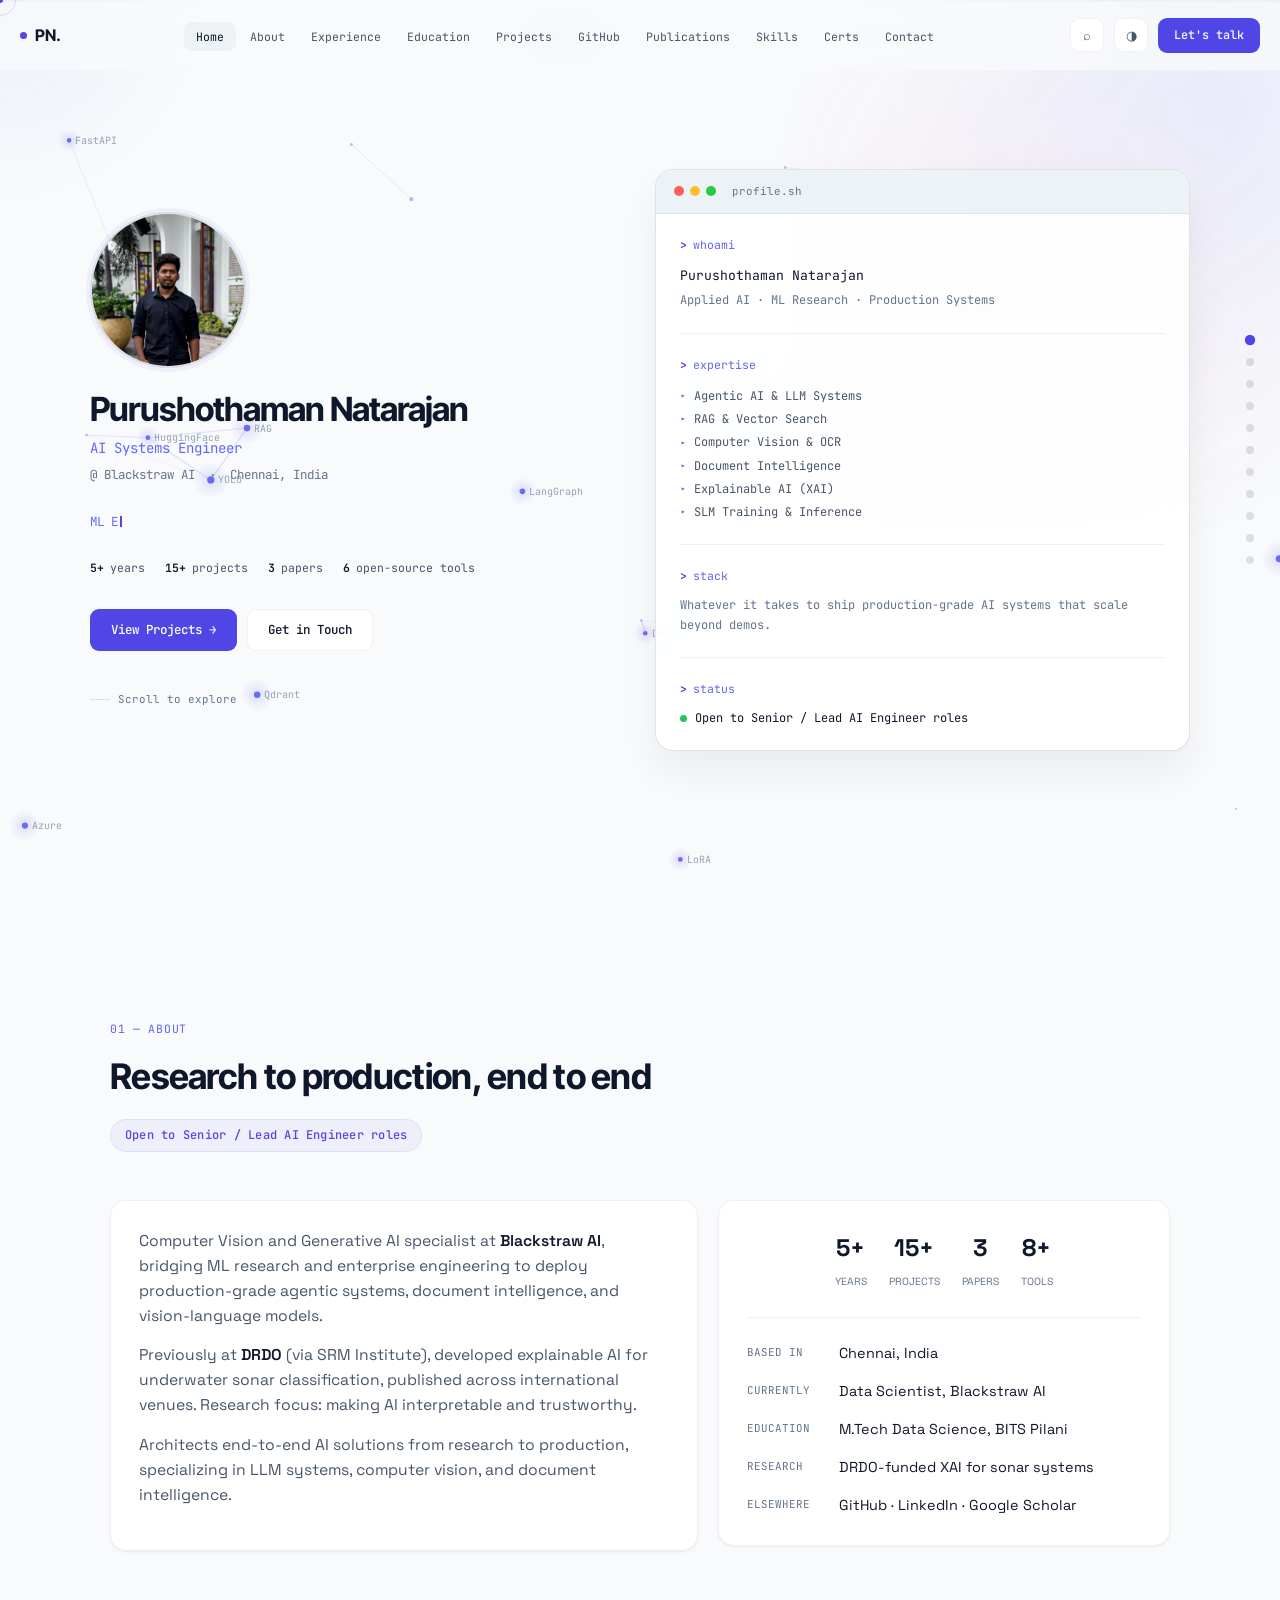
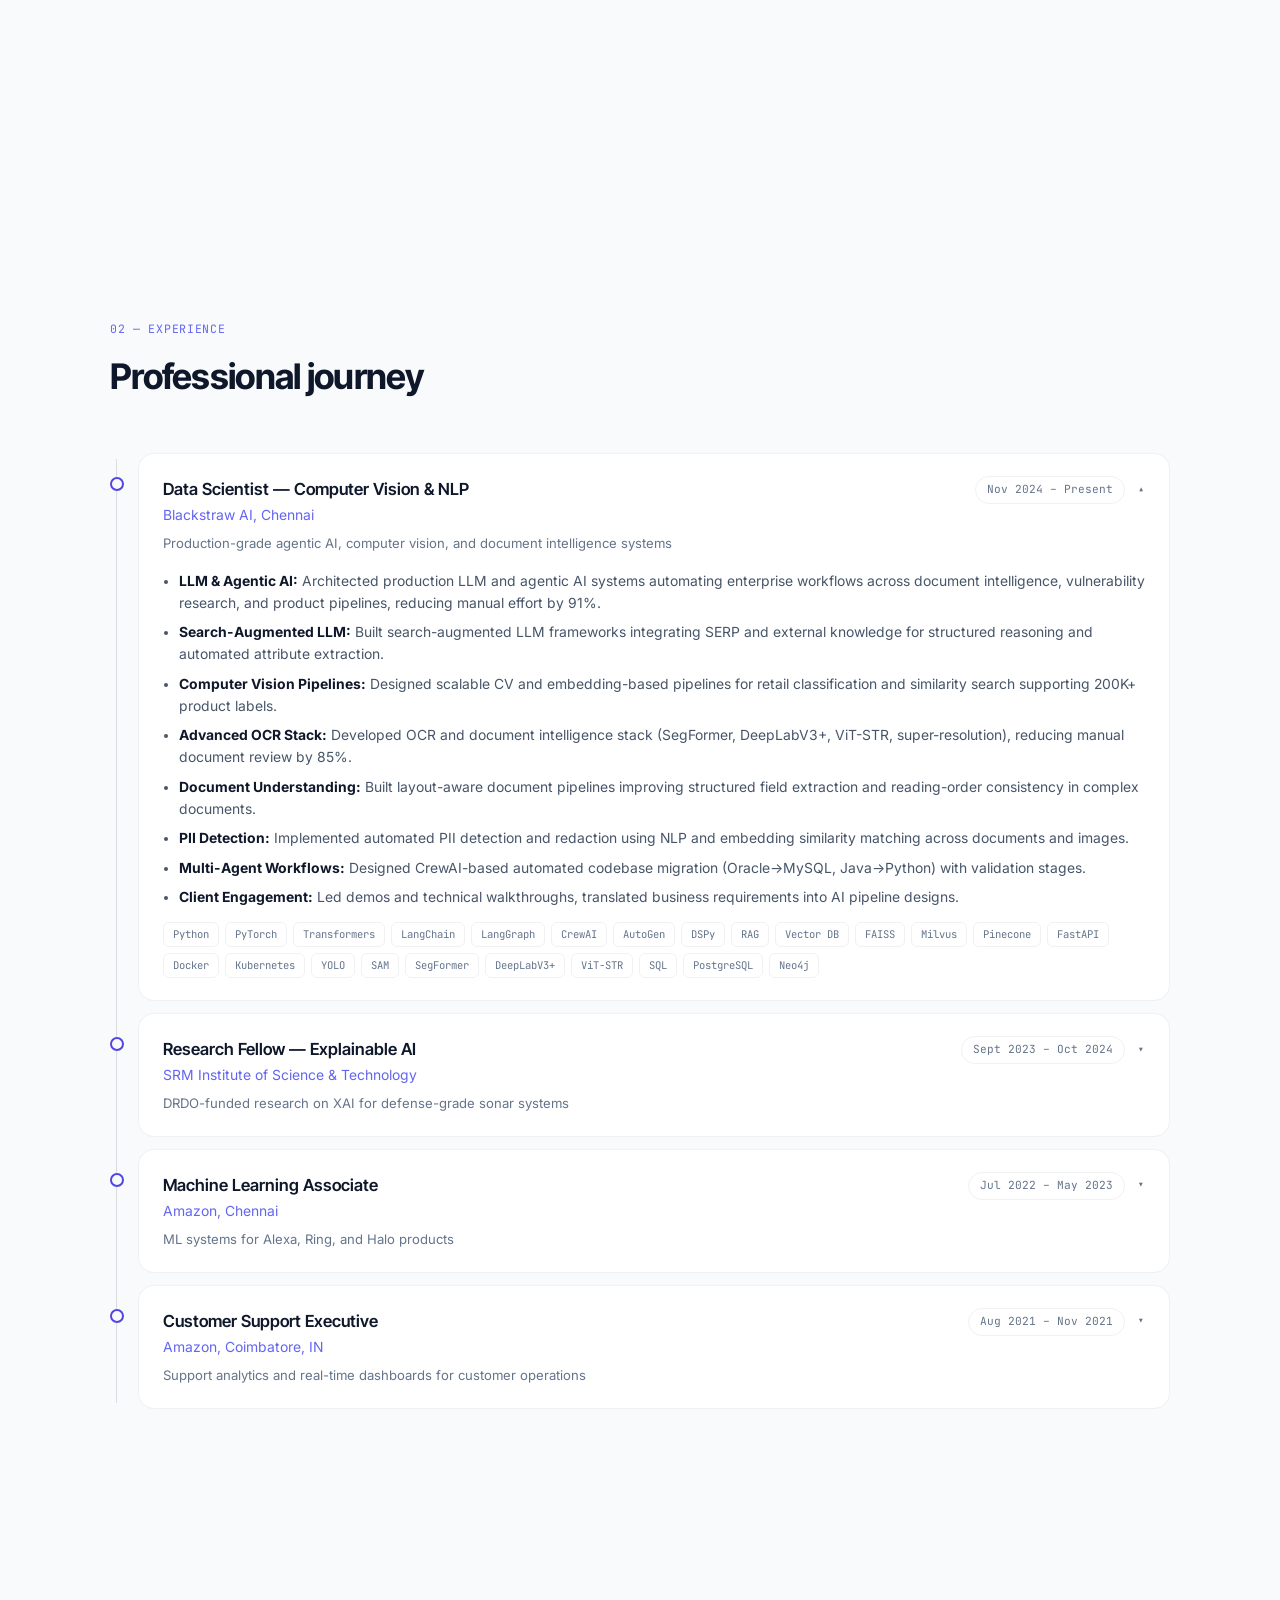
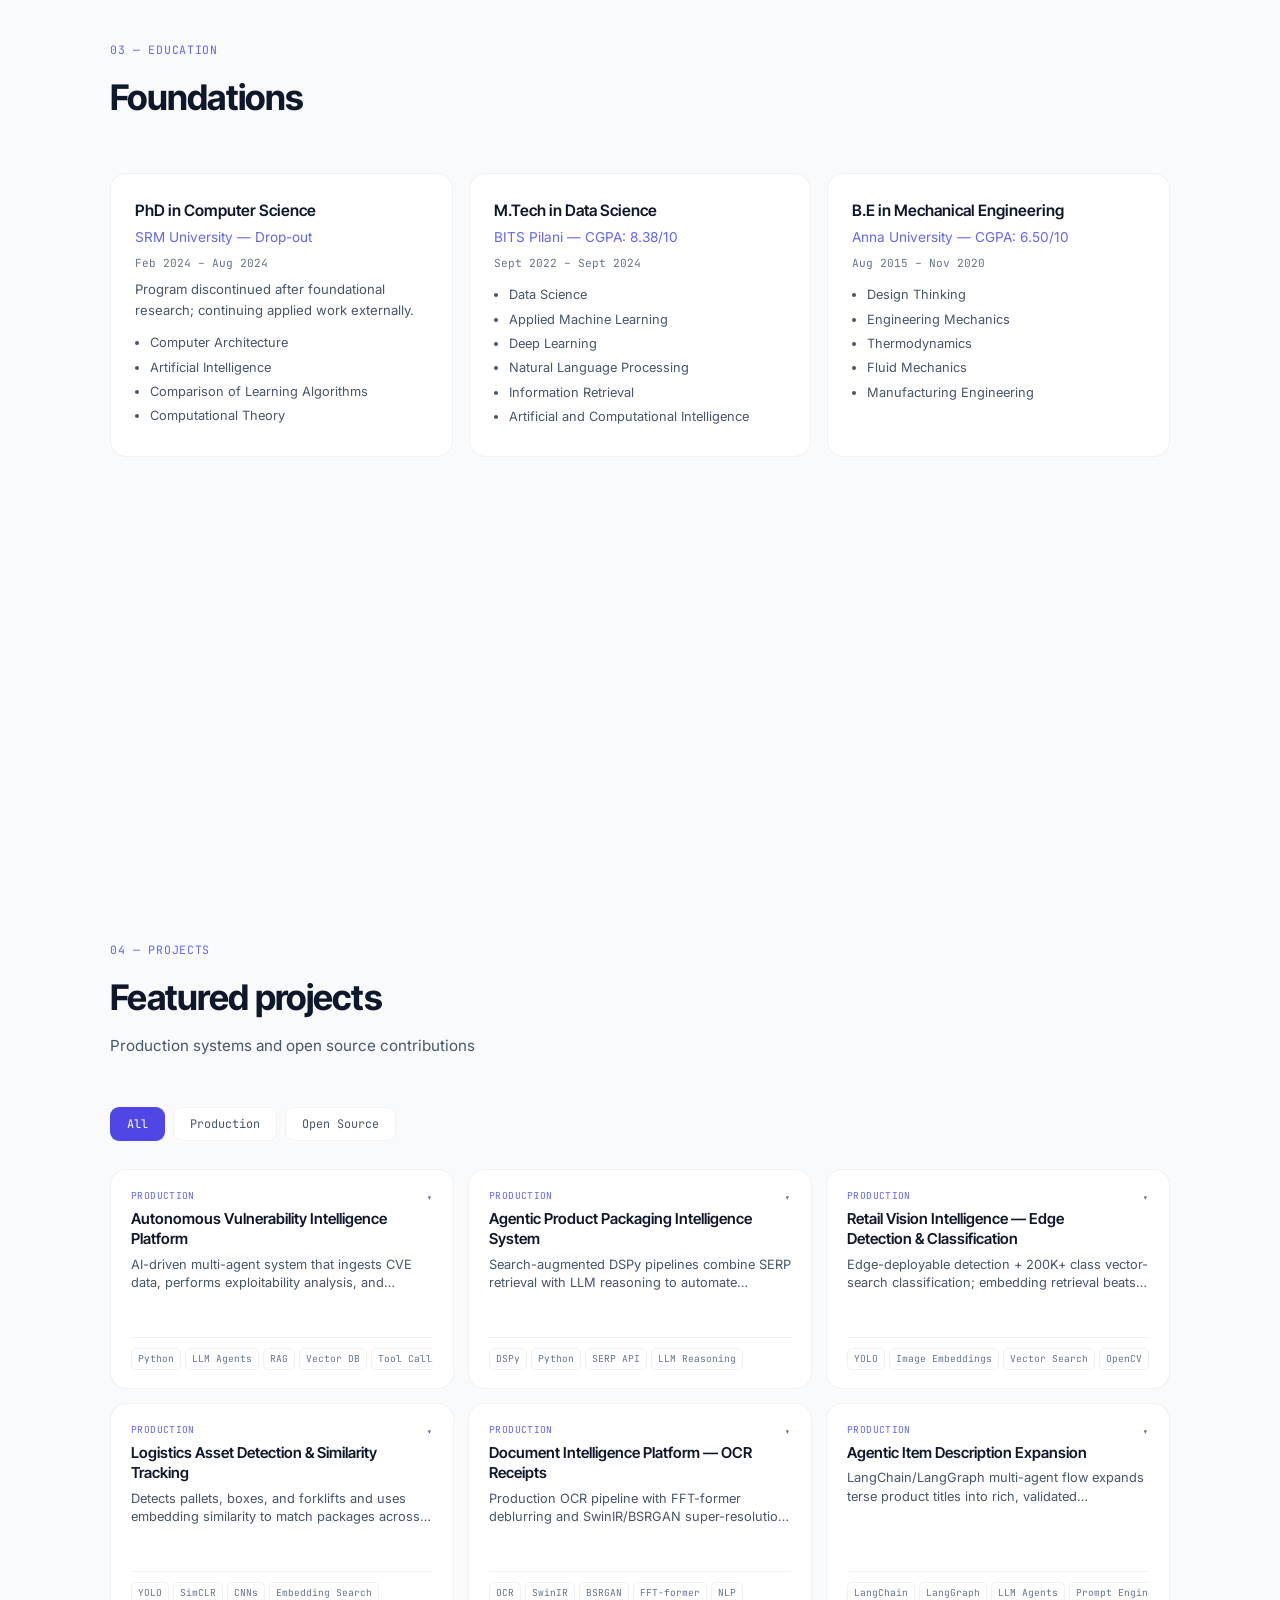
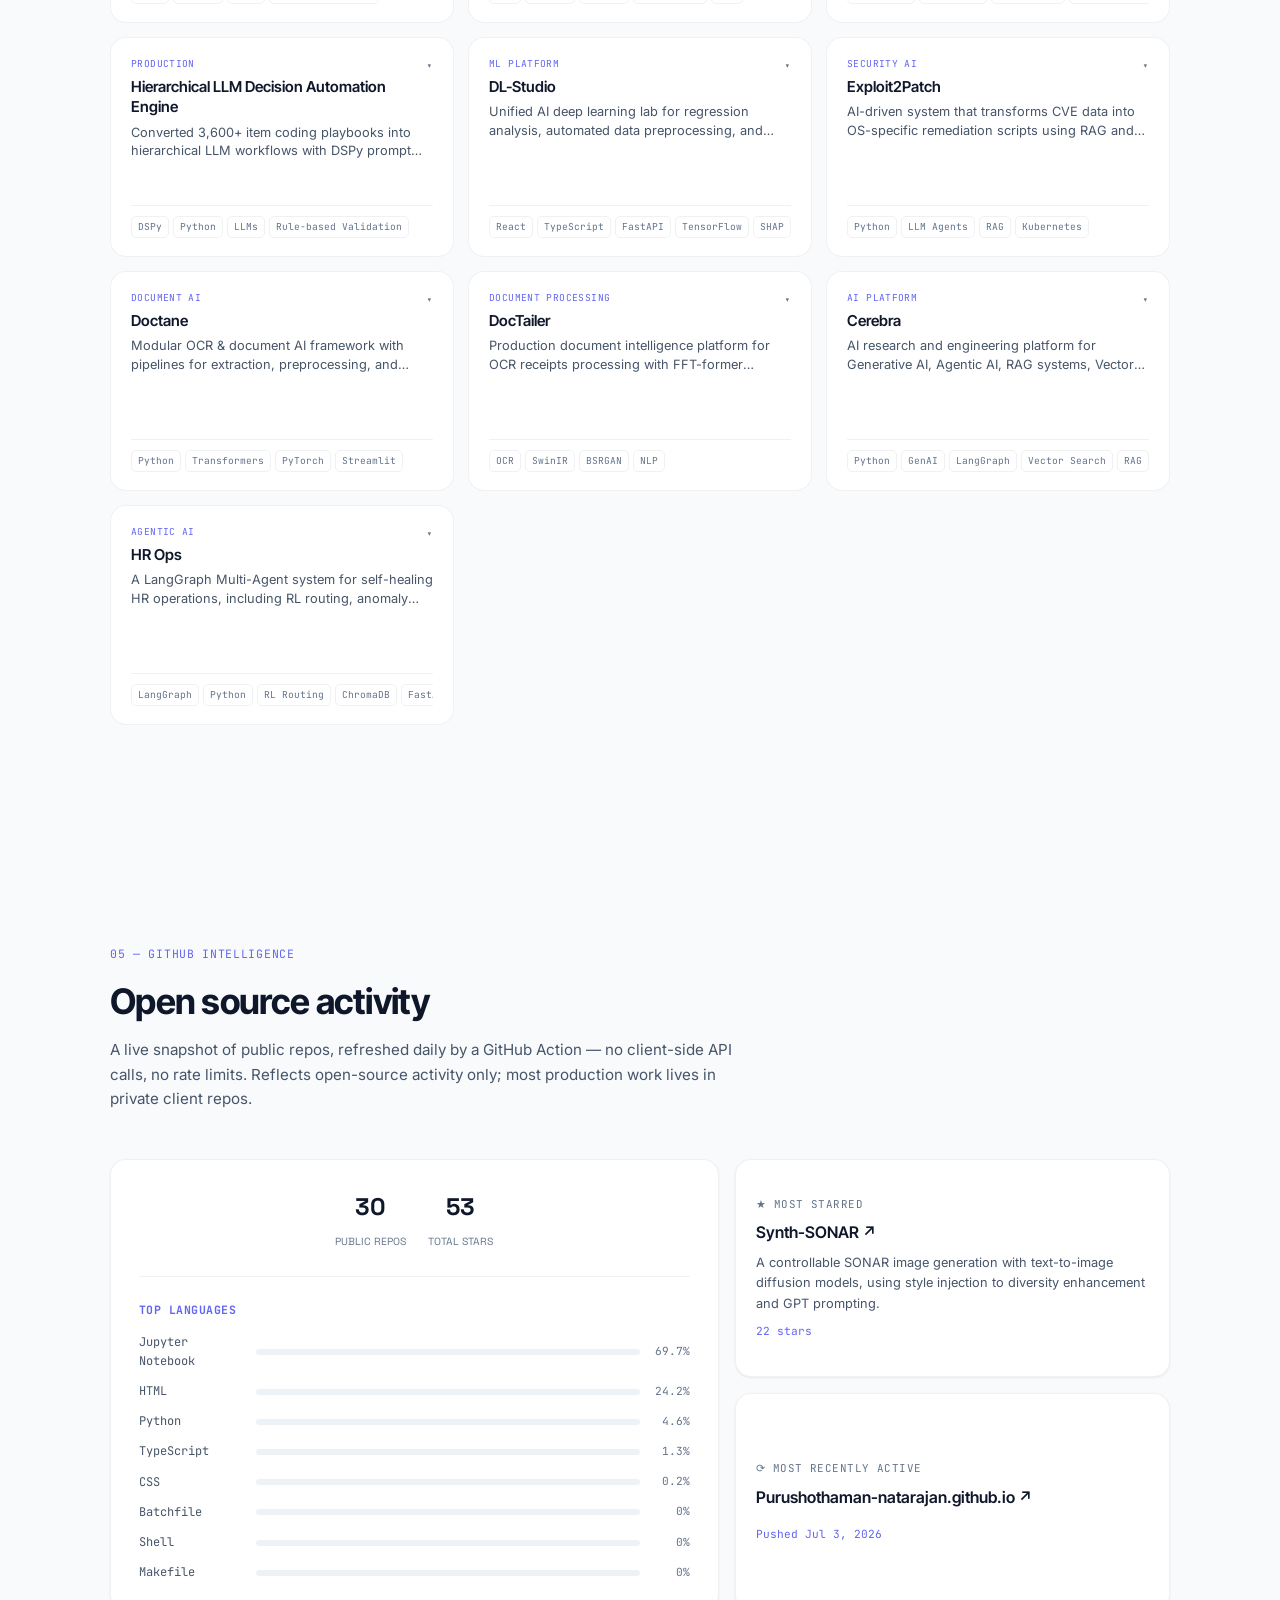
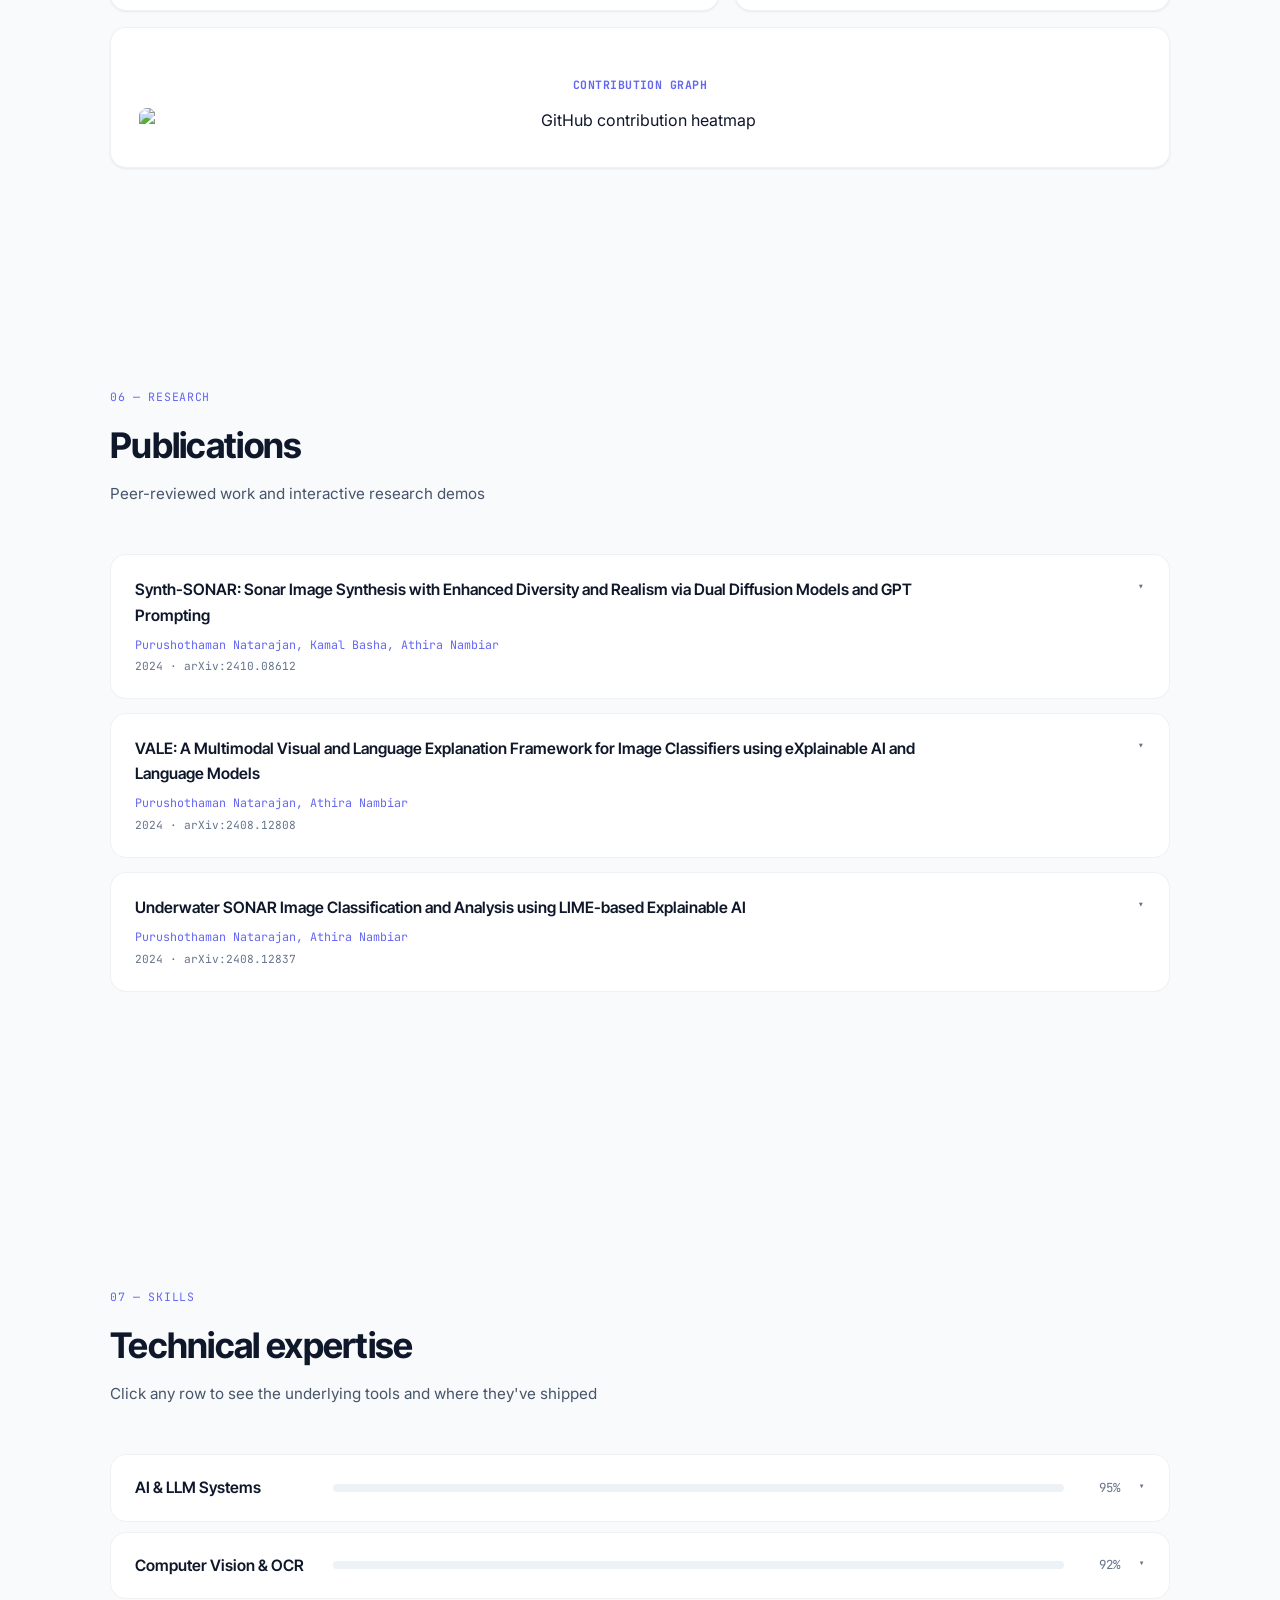
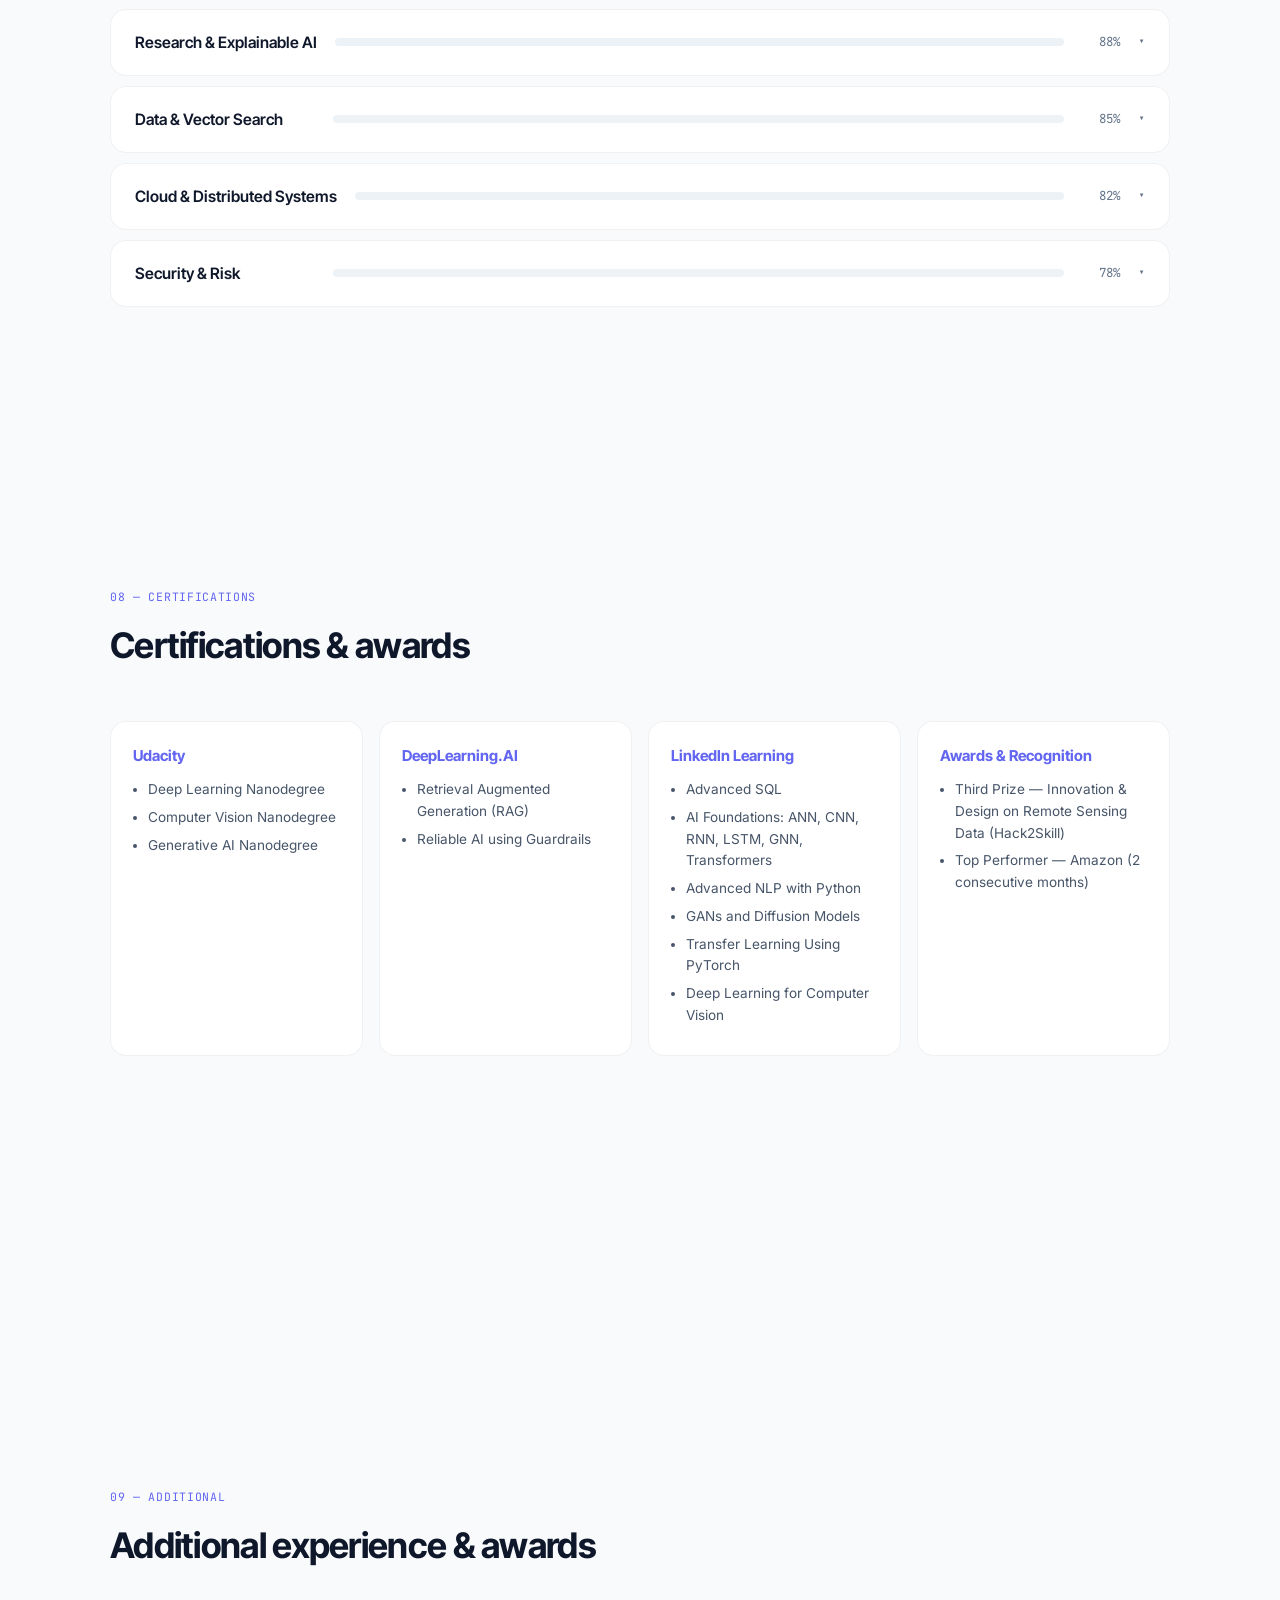
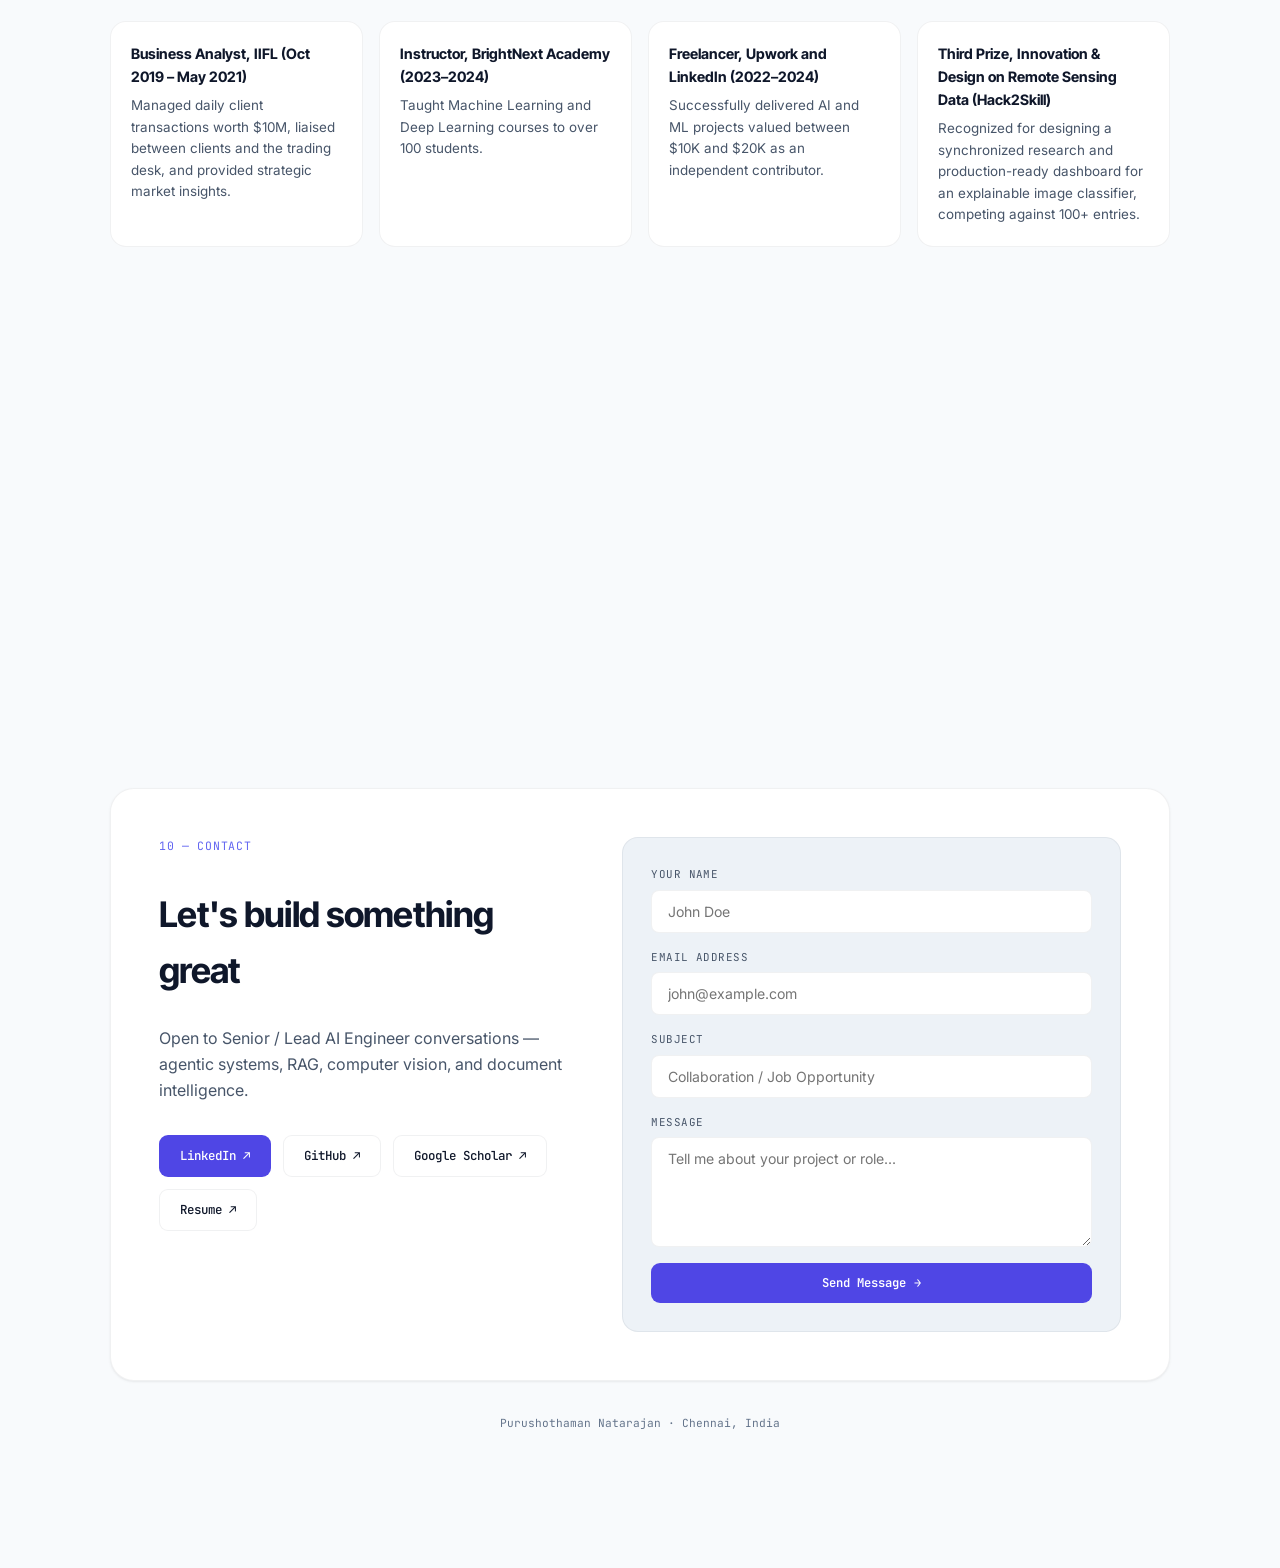
==== commit 6c2a15cb: "fix: morph hamburger menu to X on active, close menu on clicks, and animate skills bars individually" ====
--- a/index.html
+++ b/index.html
@@ -233,6 +233,20 @@
       height: 2px;
       background: var(--text);
       border-radius: 2px;
+      transition: transform 0.3s ease, opacity 0.3s ease;
+    }
+
+    /* Morph hamburger to X when active */
+    .burger.active span:nth-child(1) {
+      transform: translateY(6px) rotate(45deg);
+    }
+
+    .burger.active span:nth-child(2) {
+      opacity: 0;
+    }
+
+    .burger.active span:nth-child(3) {
+      transform: translateY(-6px) rotate(-45deg);
     }
 
     /* SIDE DOT NAV */
@@ -2966,19 +2980,20 @@
       });
       skillBarsEl.appendChild(div);
     });
-    // animate bar fills in as the section scrolls into view
-    if (window.IntersectionObserver && skillBarsEl) {
+    // animate bar fills in as each row scrolls into view
+    if (window.IntersectionObserver) {
       const skillFillObs = new IntersectionObserver((entries) => {
         entries.forEach(en => {
           if (en.isIntersecting) {
-            en.target.querySelectorAll('.skill-row-fill').forEach(f => { f.style.width = f.dataset.pct + '%'; });
+            en.target.style.width = en.target.dataset.pct + '%';
             skillFillObs.unobserve(en.target);
           }
         });
-      }, { threshold: 0.2 });
-      skillFillObs.observe(skillBarsEl);
-    } else if (skillBarsEl) {
-      skillBarsEl.querySelectorAll('.skill-row-fill').forEach(f => { f.style.width = f.dataset.pct + '%'; });
+      }, { threshold: 0.05, rootMargin: '0px 0px -20px 0px' });
+      
+      document.querySelectorAll('.skill-row-fill').forEach(f => skillFillObs.observe(f));
+    } else {
+      document.querySelectorAll('.skill-row-fill').forEach(f => { f.style.width = f.dataset.pct + '%'; });
     }
 
     function goToProject(title) {
@@ -3462,9 +3477,31 @@
     /* ---------- MOBILE NAV & CONTACT FORM ---------- */
     const burger = document.getElementById('burger');
     const navLinks = document.getElementById('navLinks');
-    burger.addEventListener('click', () => {
-      const open = navLinks.style.display === 'flex';
-      navLinks.style.cssText = open ? '' : 'display:flex;flex-direction:column;position:fixed;top:60px;right:20px;background:var(--bg-elevated);border:1px solid var(--border);border-radius:12px;padding:12px;gap:2px;box-shadow:var(--shadow);';
+    
+    burger.addEventListener('click', (e) => {
+      e.stopPropagation();
+      const open = burger.classList.toggle('active');
+      navLinks.style.cssText = open 
+        ? 'display:flex;flex-direction:column;position:fixed;top:65px;right:20px;background:var(--bg-elevated);border:1px solid var(--border-strong);border-radius:12px;padding:12px;gap:2px;box-shadow:var(--shadow-lg);z-index:999;' 
+        : '';
+    });
+
+    // Close mobile nav when clicking a link
+    navLinks.querySelectorAll('a').forEach(link => {
+      link.addEventListener('click', () => {
+        if (window.innerWidth <= 1000) {
+          burger.classList.remove('active');
+          navLinks.style.cssText = '';
+        }
+      });
+    });
+
+    // Close mobile nav when clicking outside
+    document.addEventListener('click', (e) => {
+      if (burger.classList.contains('active') && !burger.contains(e.target) && !navLinks.contains(e.target)) {
+        burger.classList.remove('active');
+        navLinks.style.cssText = '';
+      }
     });
 
     /* ---------- CONTACT FORM SUBMISSION ---------- */
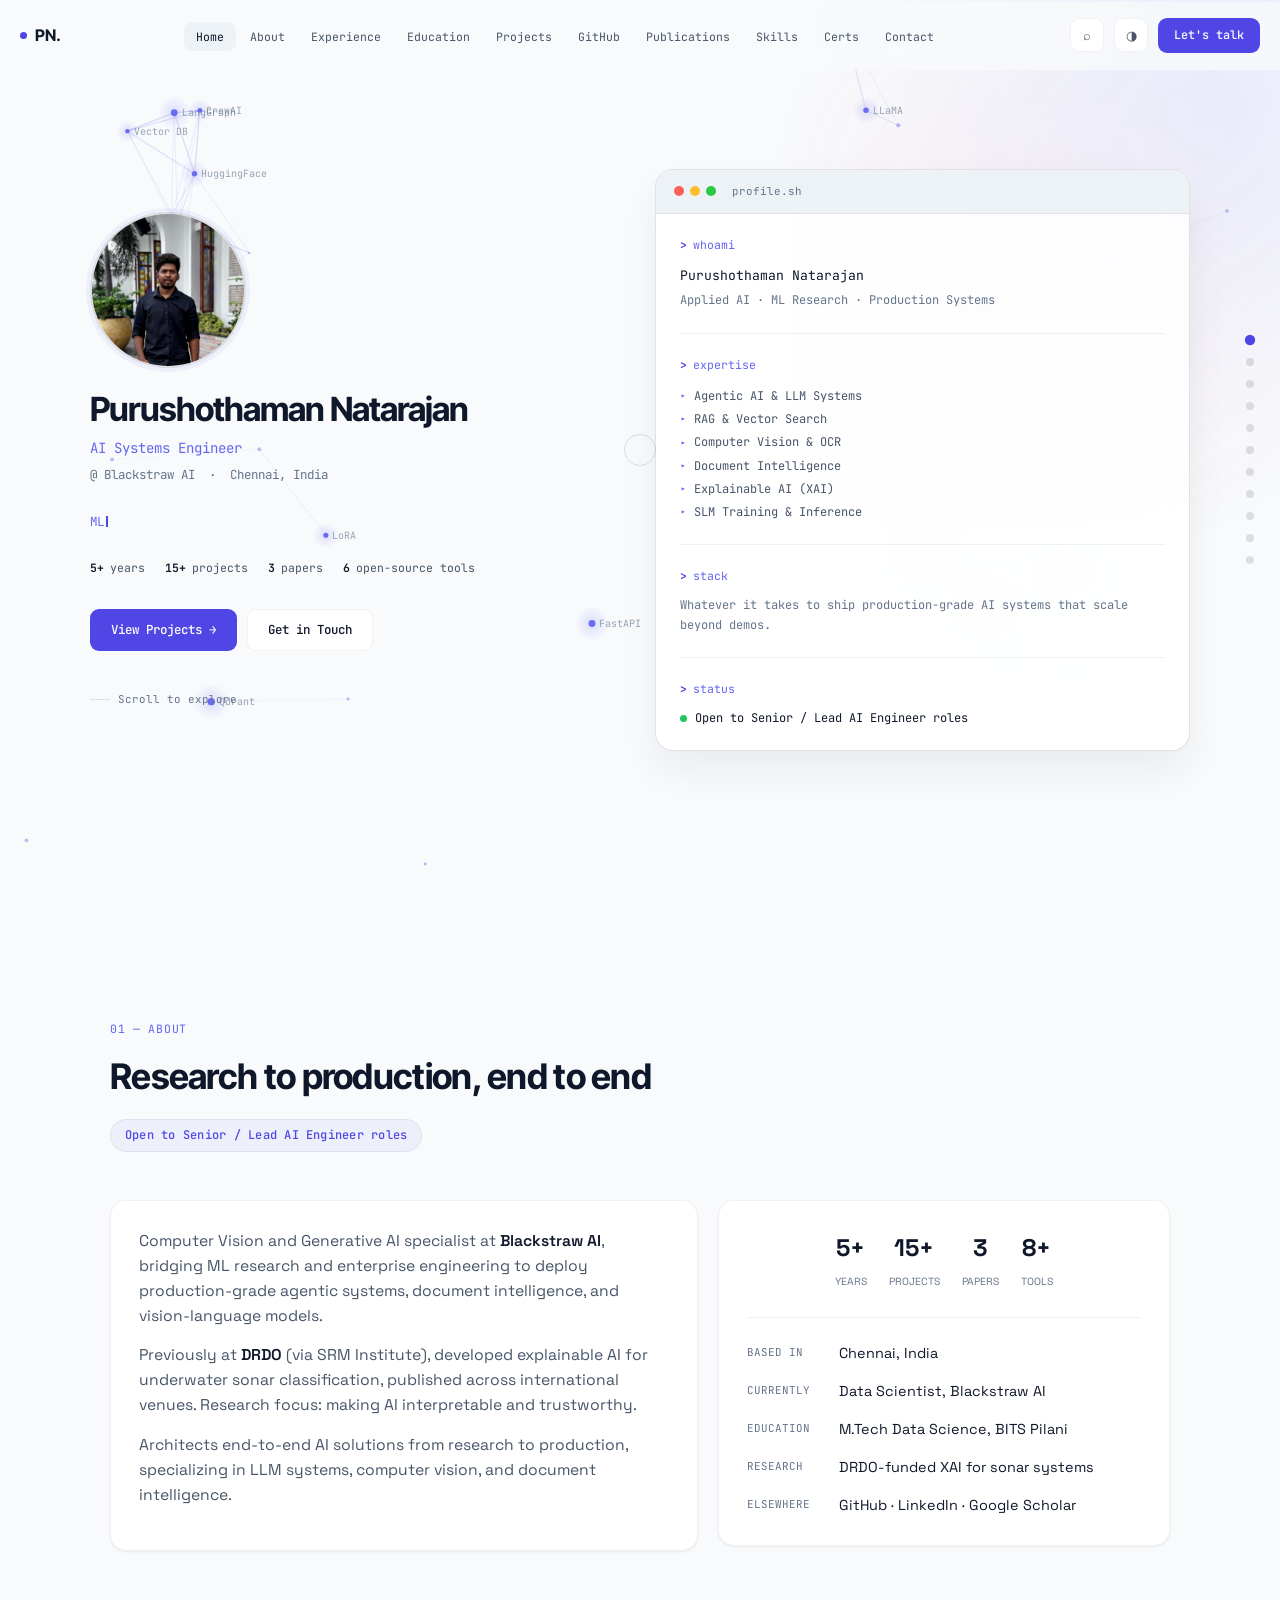
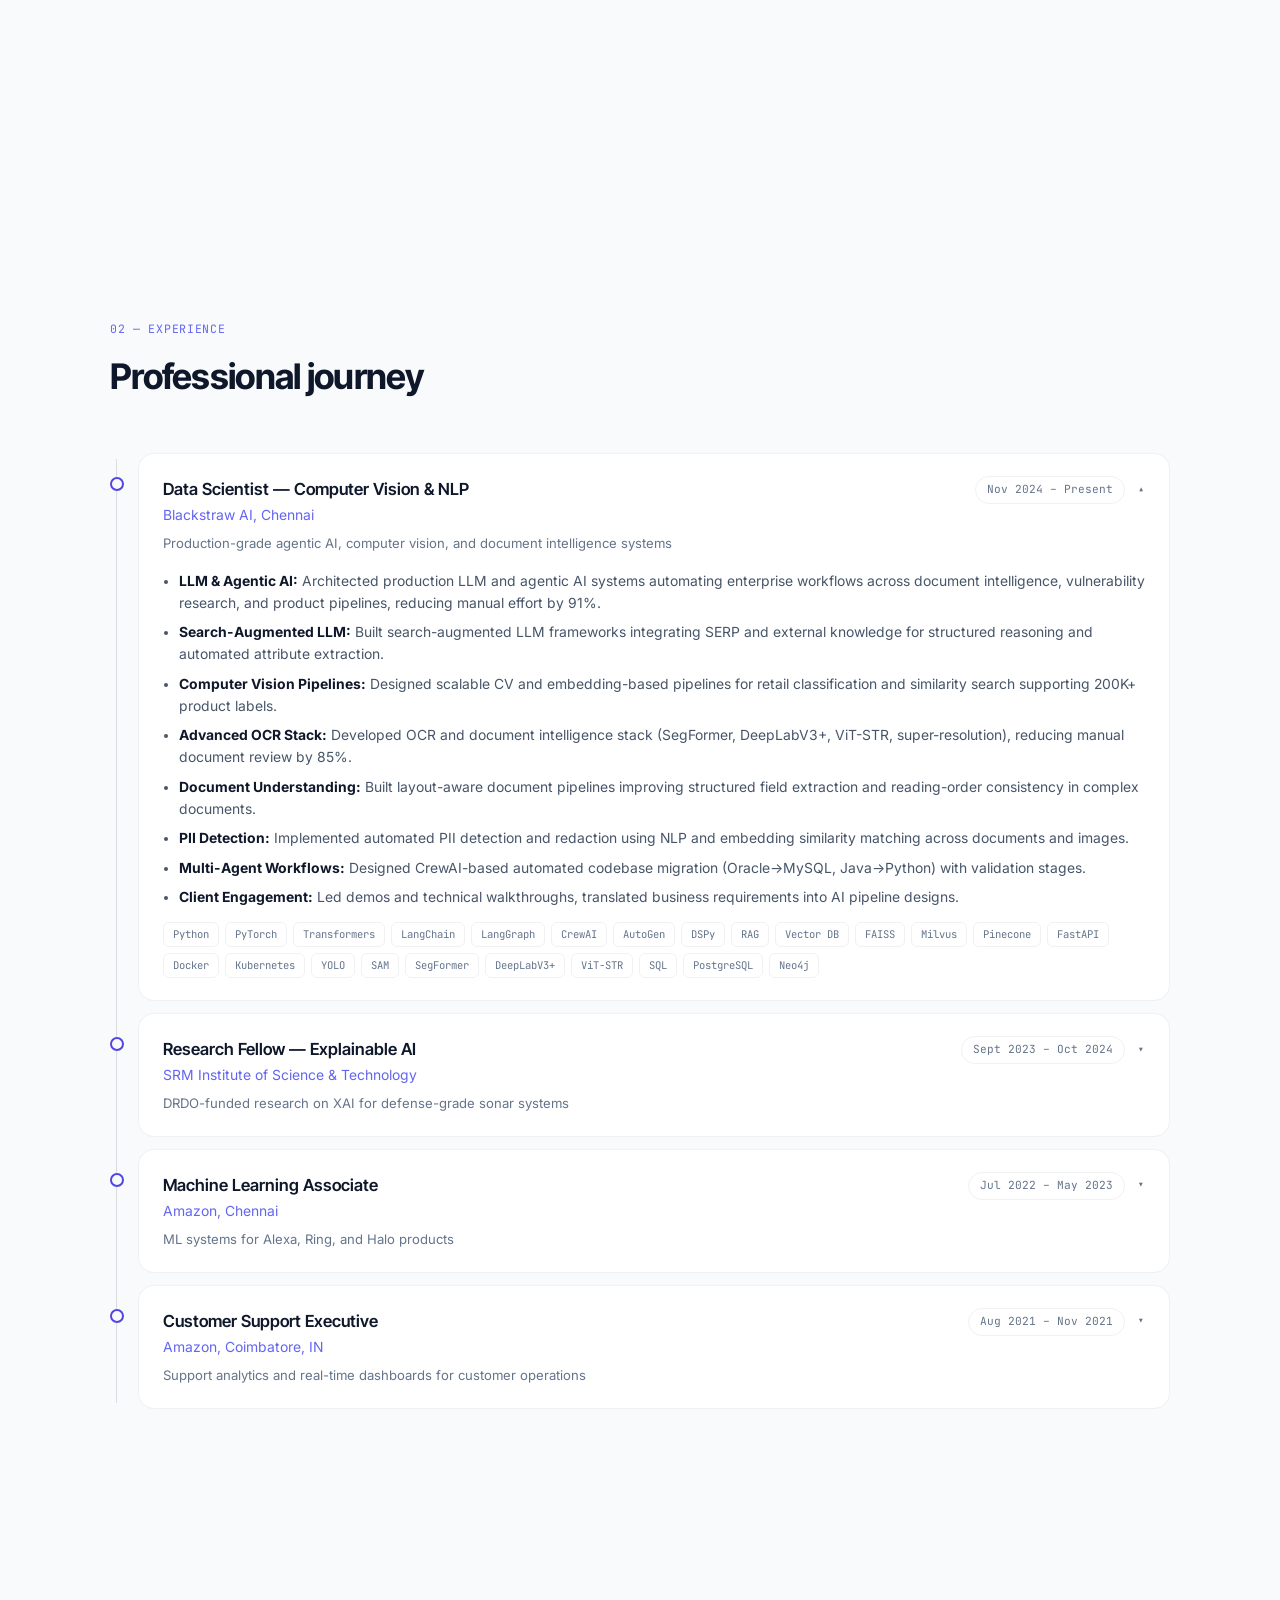
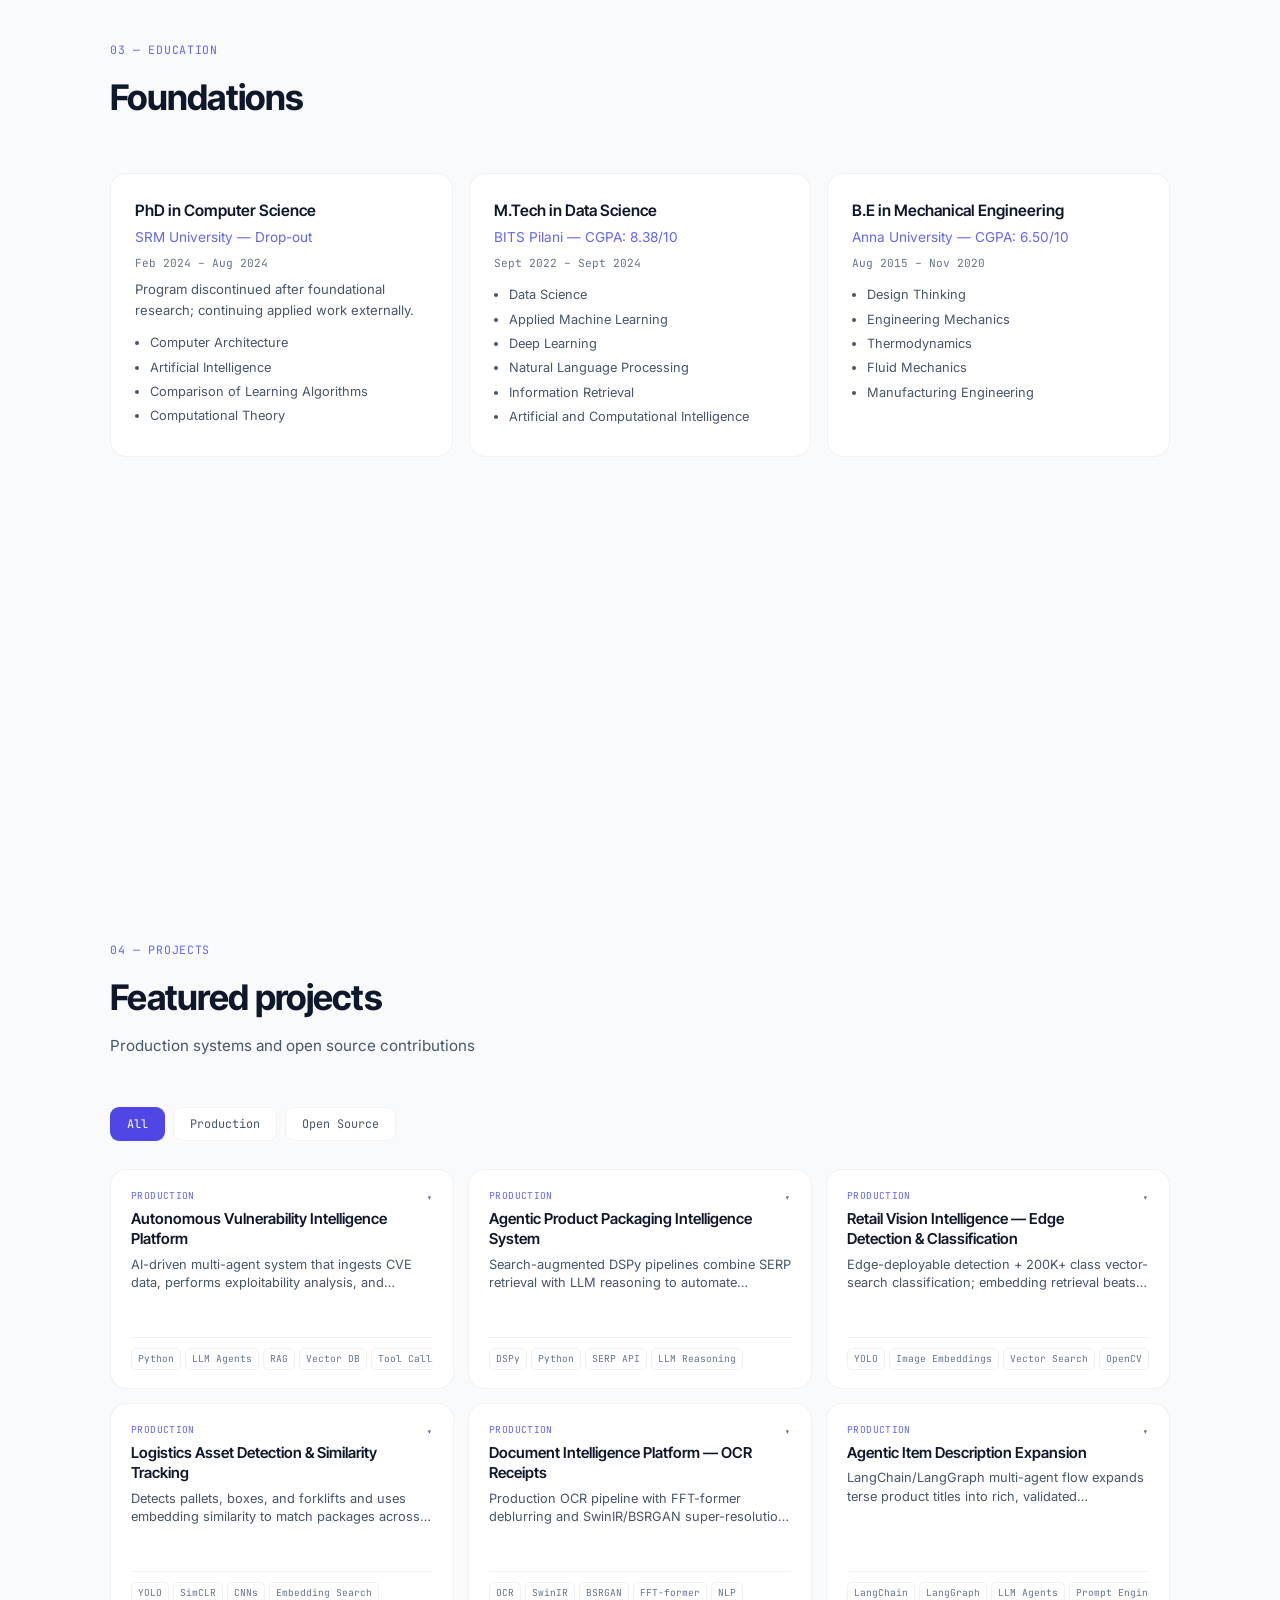
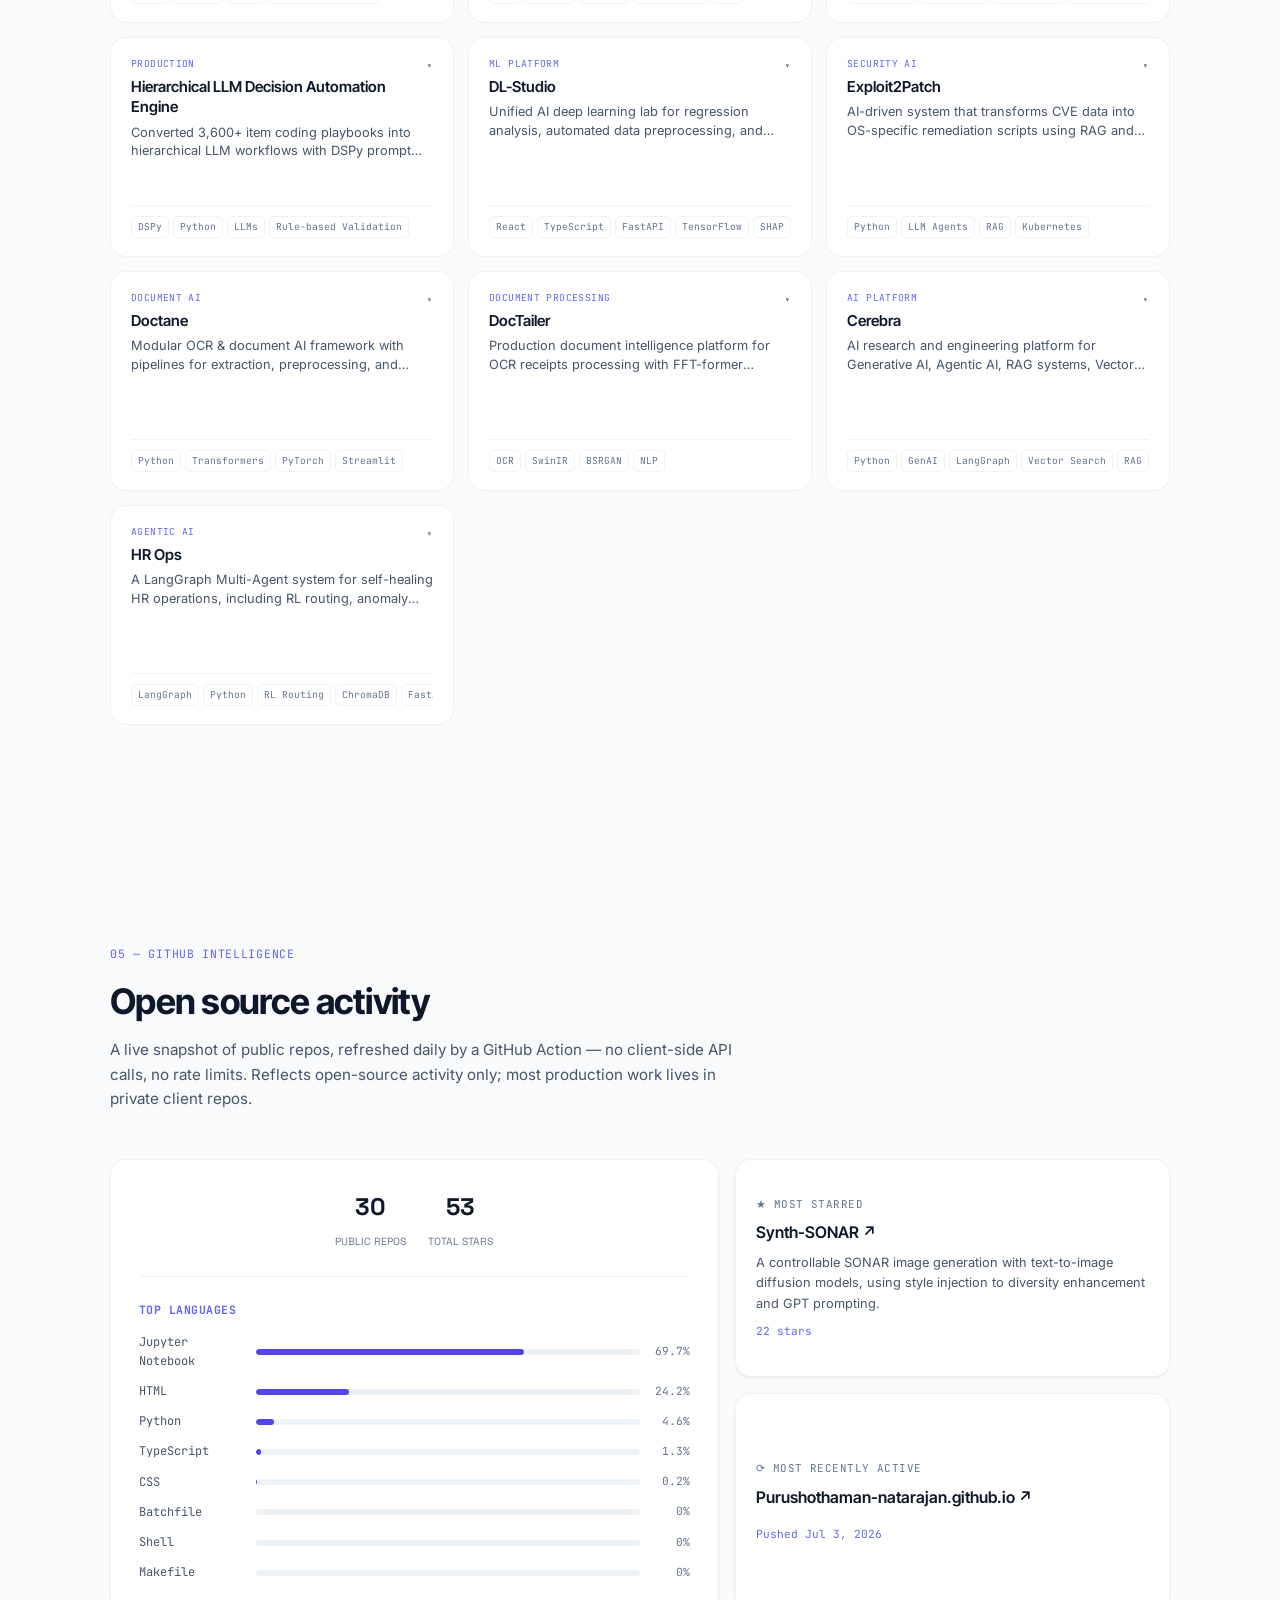
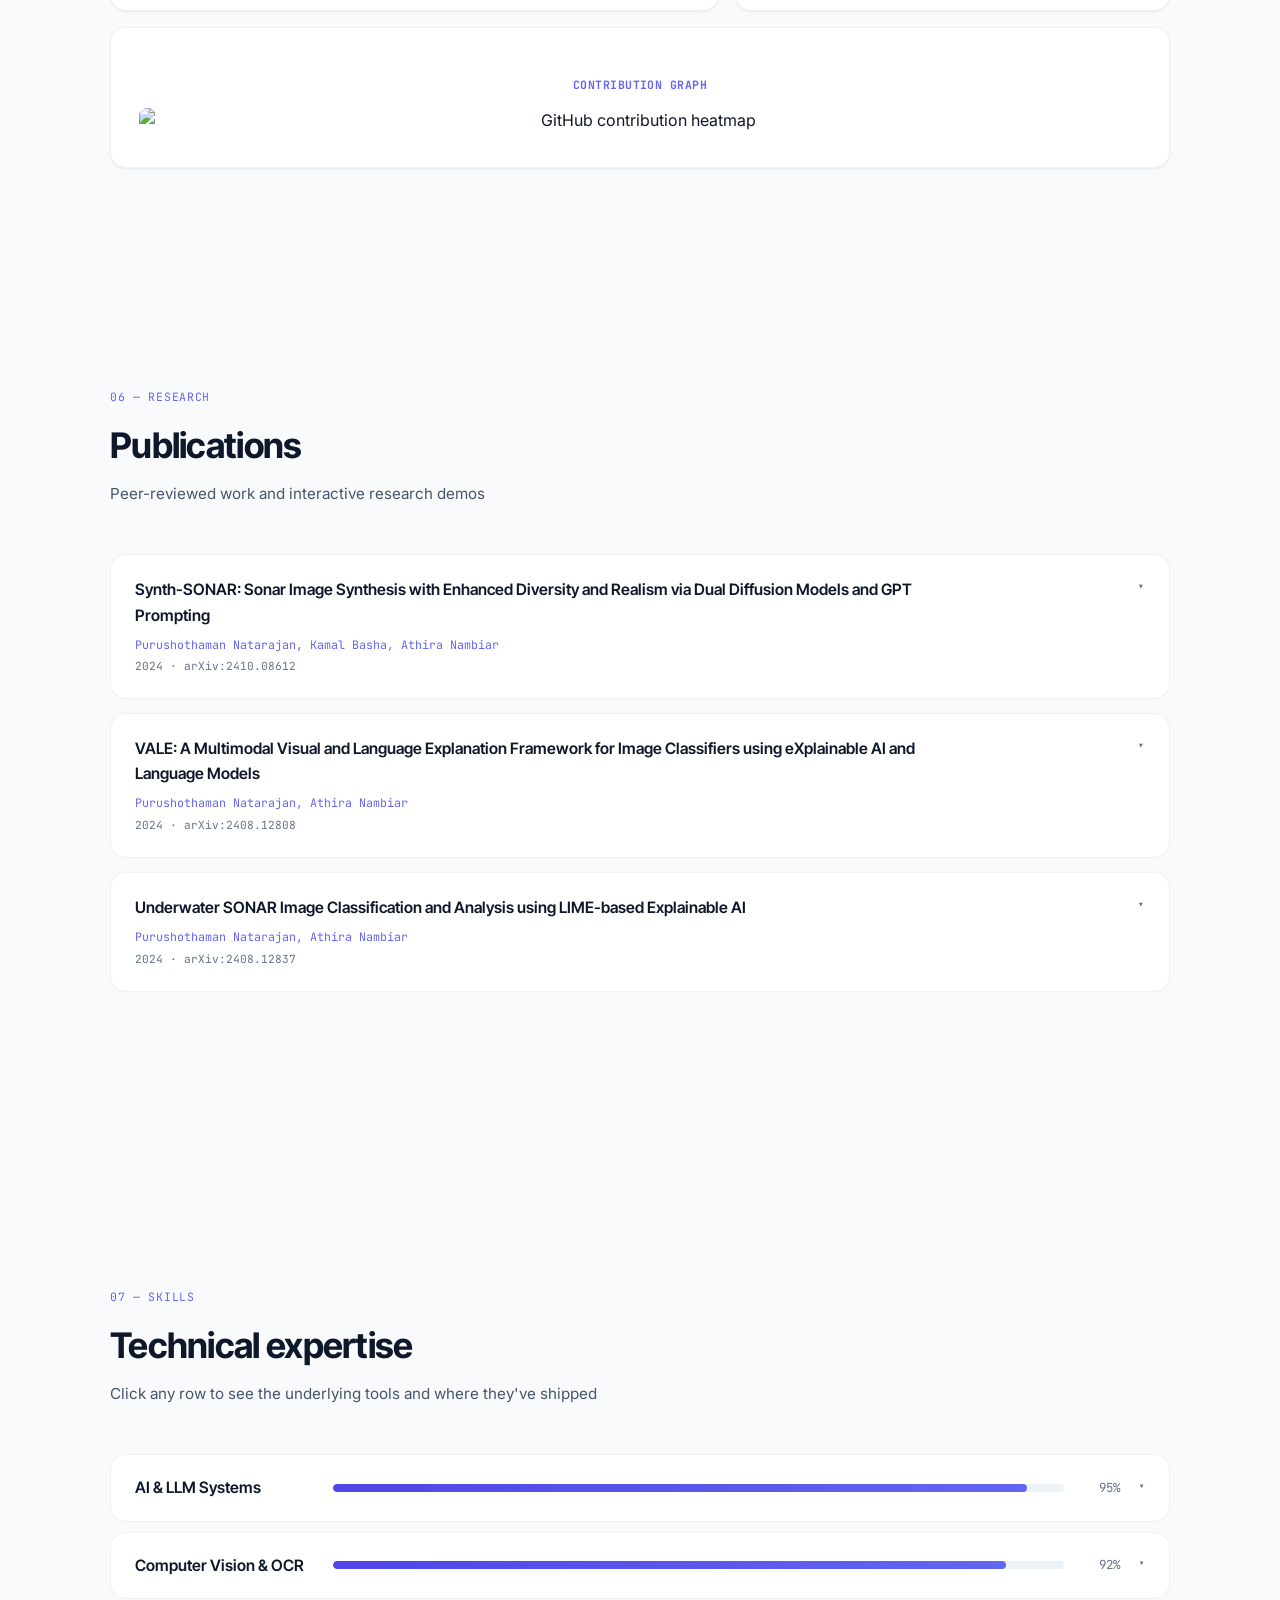
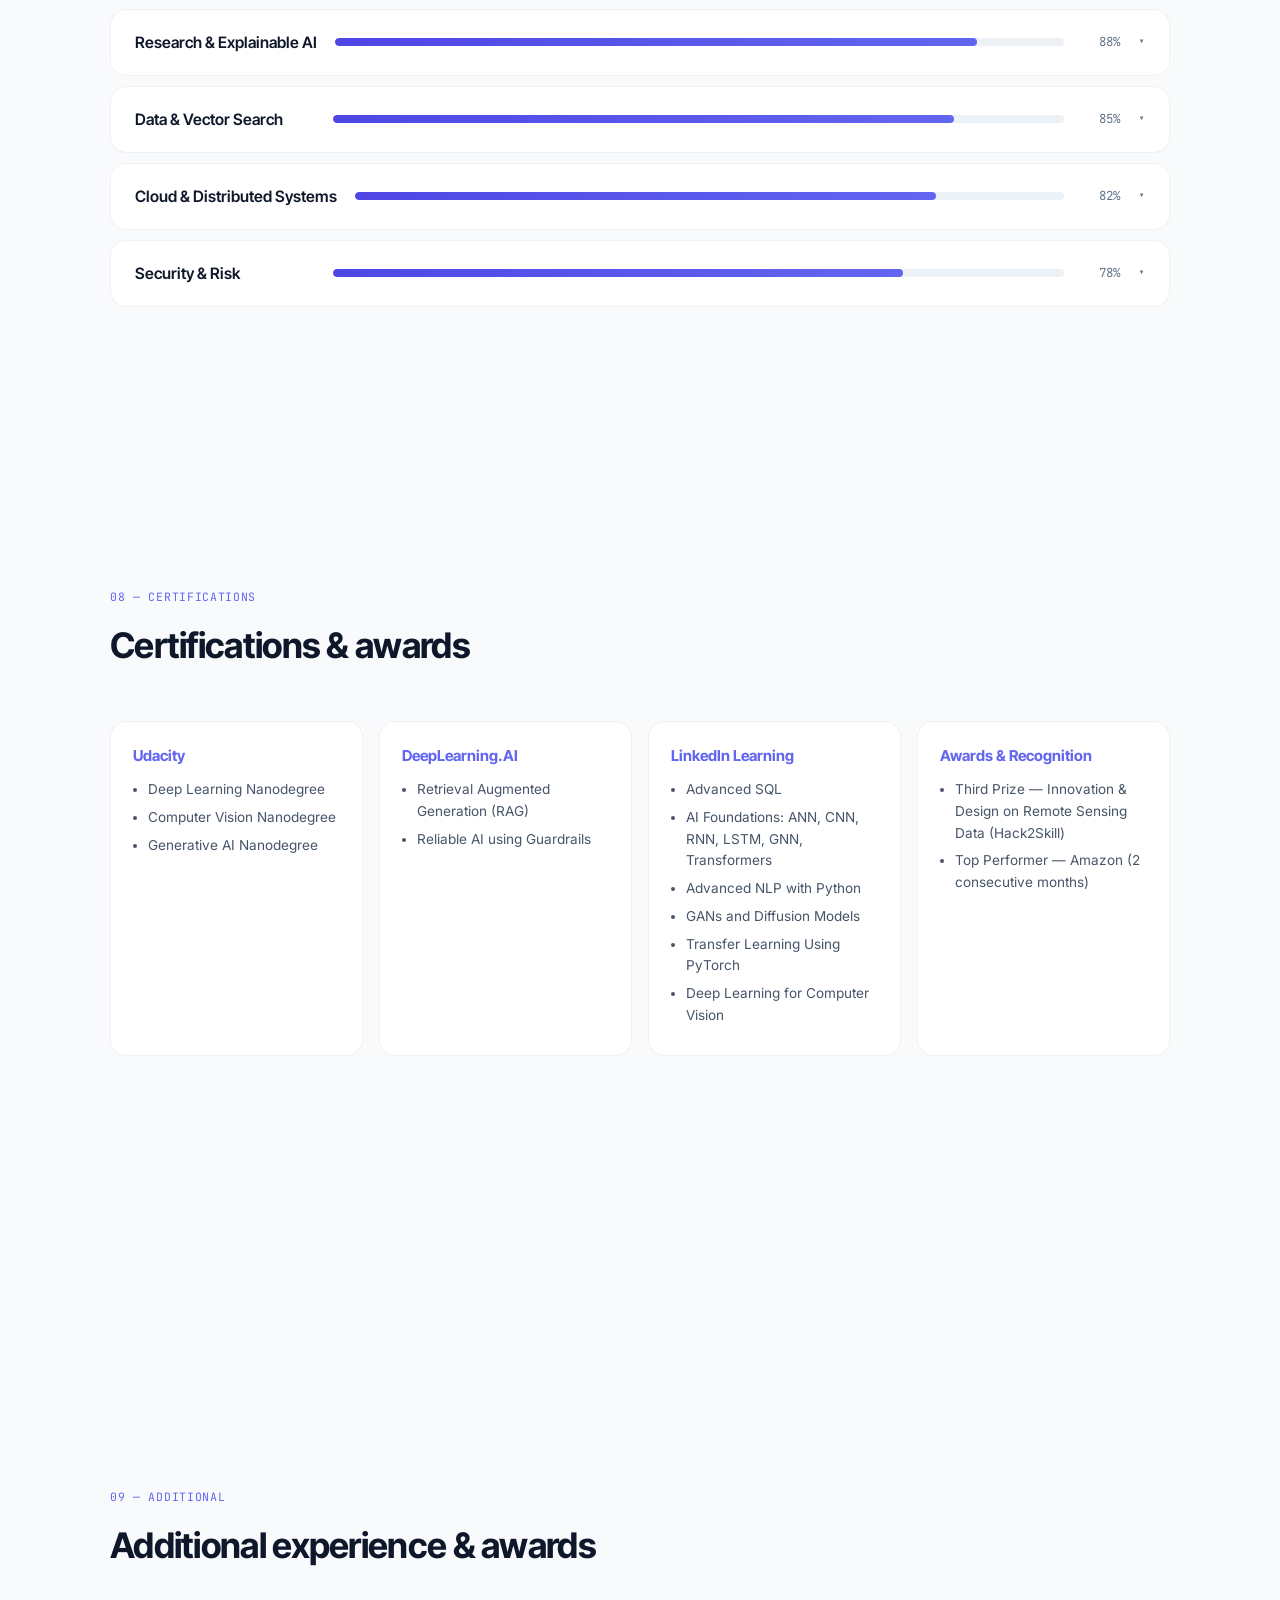
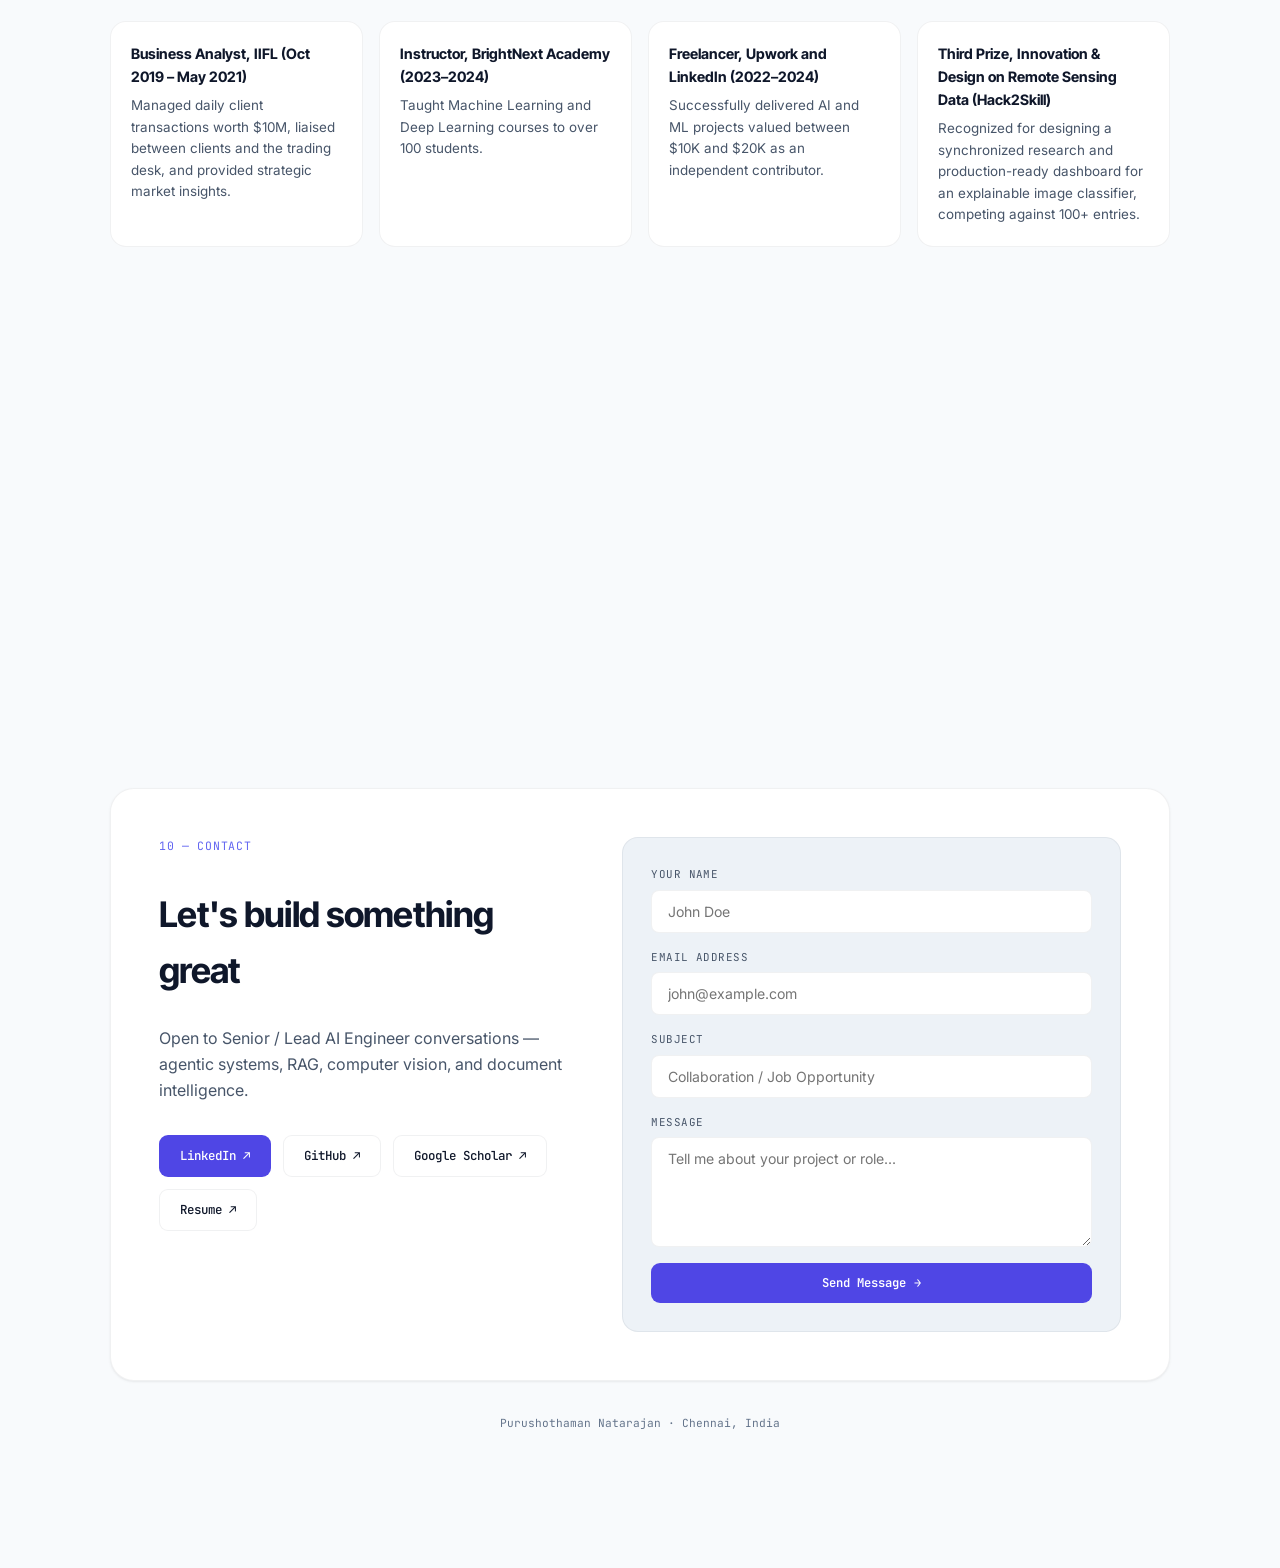
==== commit 051d065f: "feat: add external stylesheet and update skill bar elements to block display" ====
--- a/index.html
+++ b/index.html
@@ -1154,6 +1154,7 @@
     }
 
     .skill-row-fill {
+      display: block;
       height: 100%;
       border-radius: 100px;
       background: linear-gradient(90deg, var(--accent), var(--accent-soft));
@@ -1623,6 +1624,7 @@
     }
 
     .gh-lang-fill {
+      display: block;
       height: 100%;
       border-radius: 100px;
       background: var(--accent);
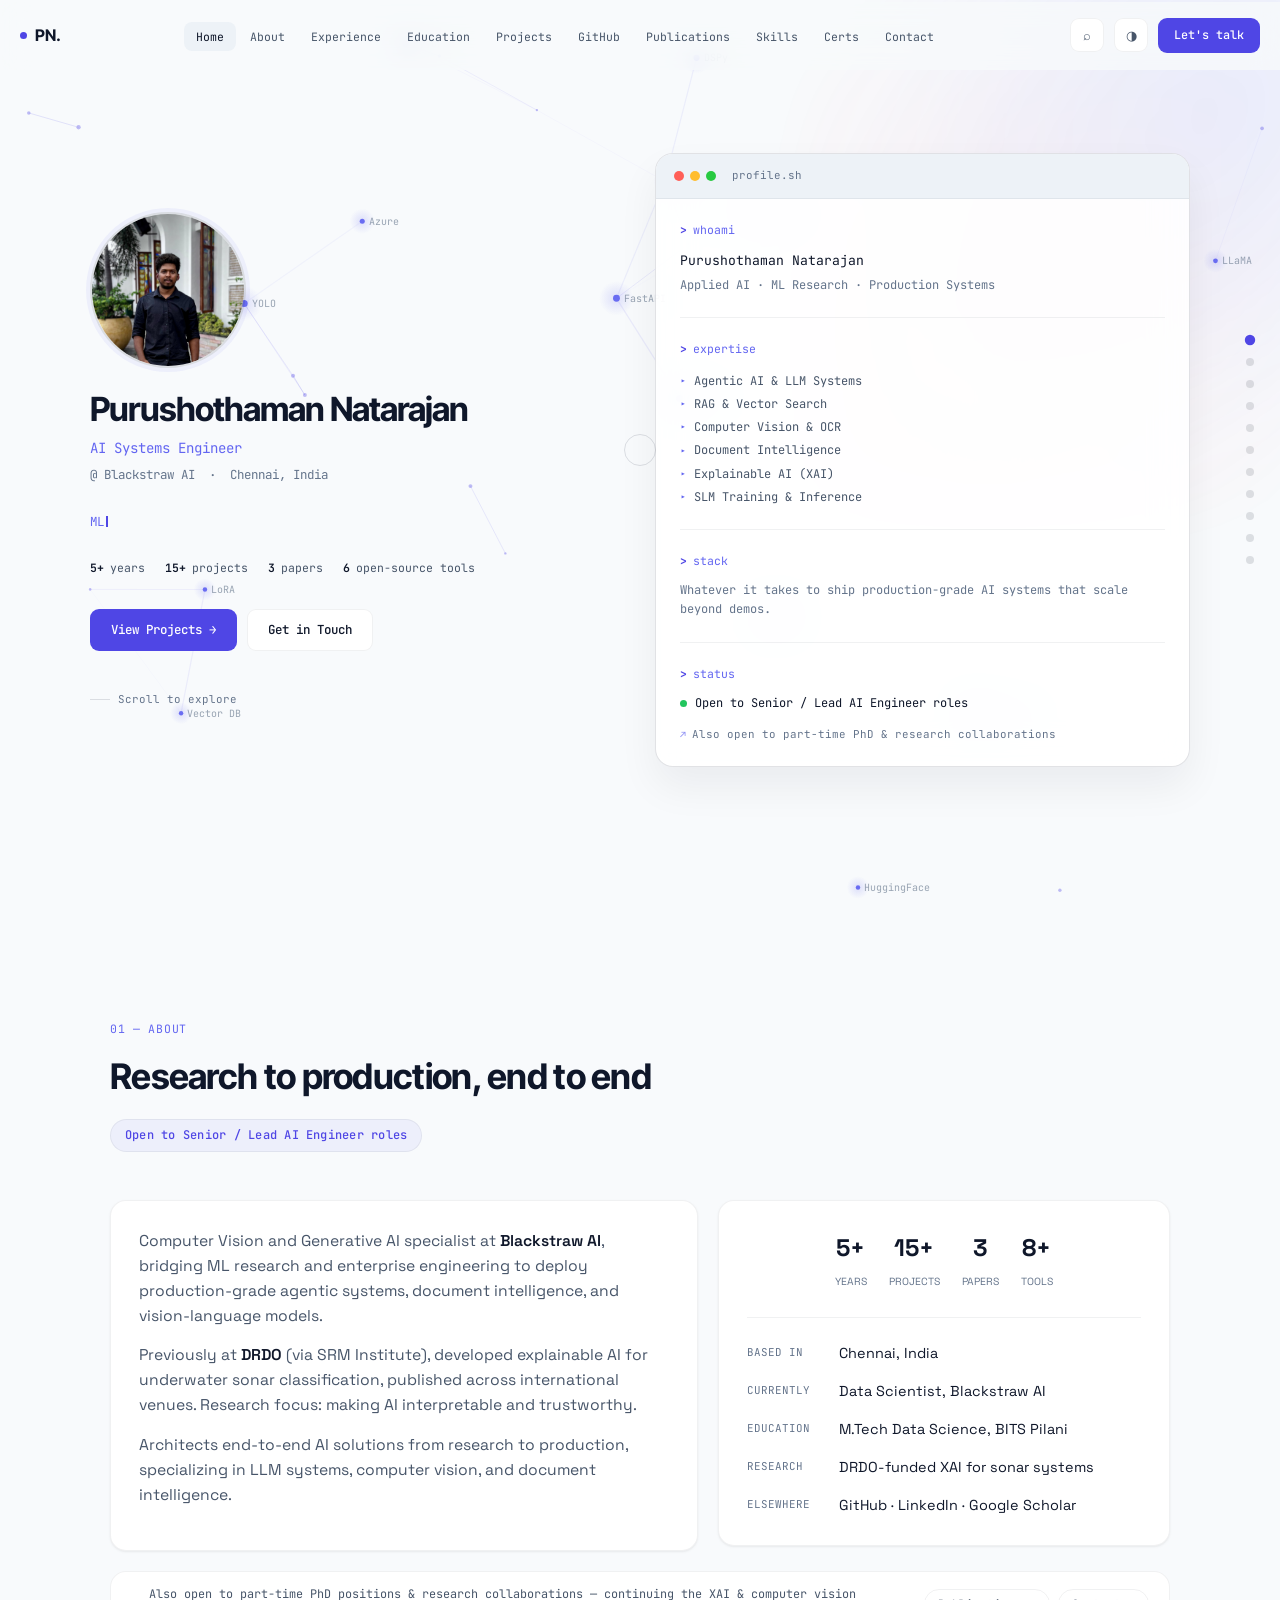
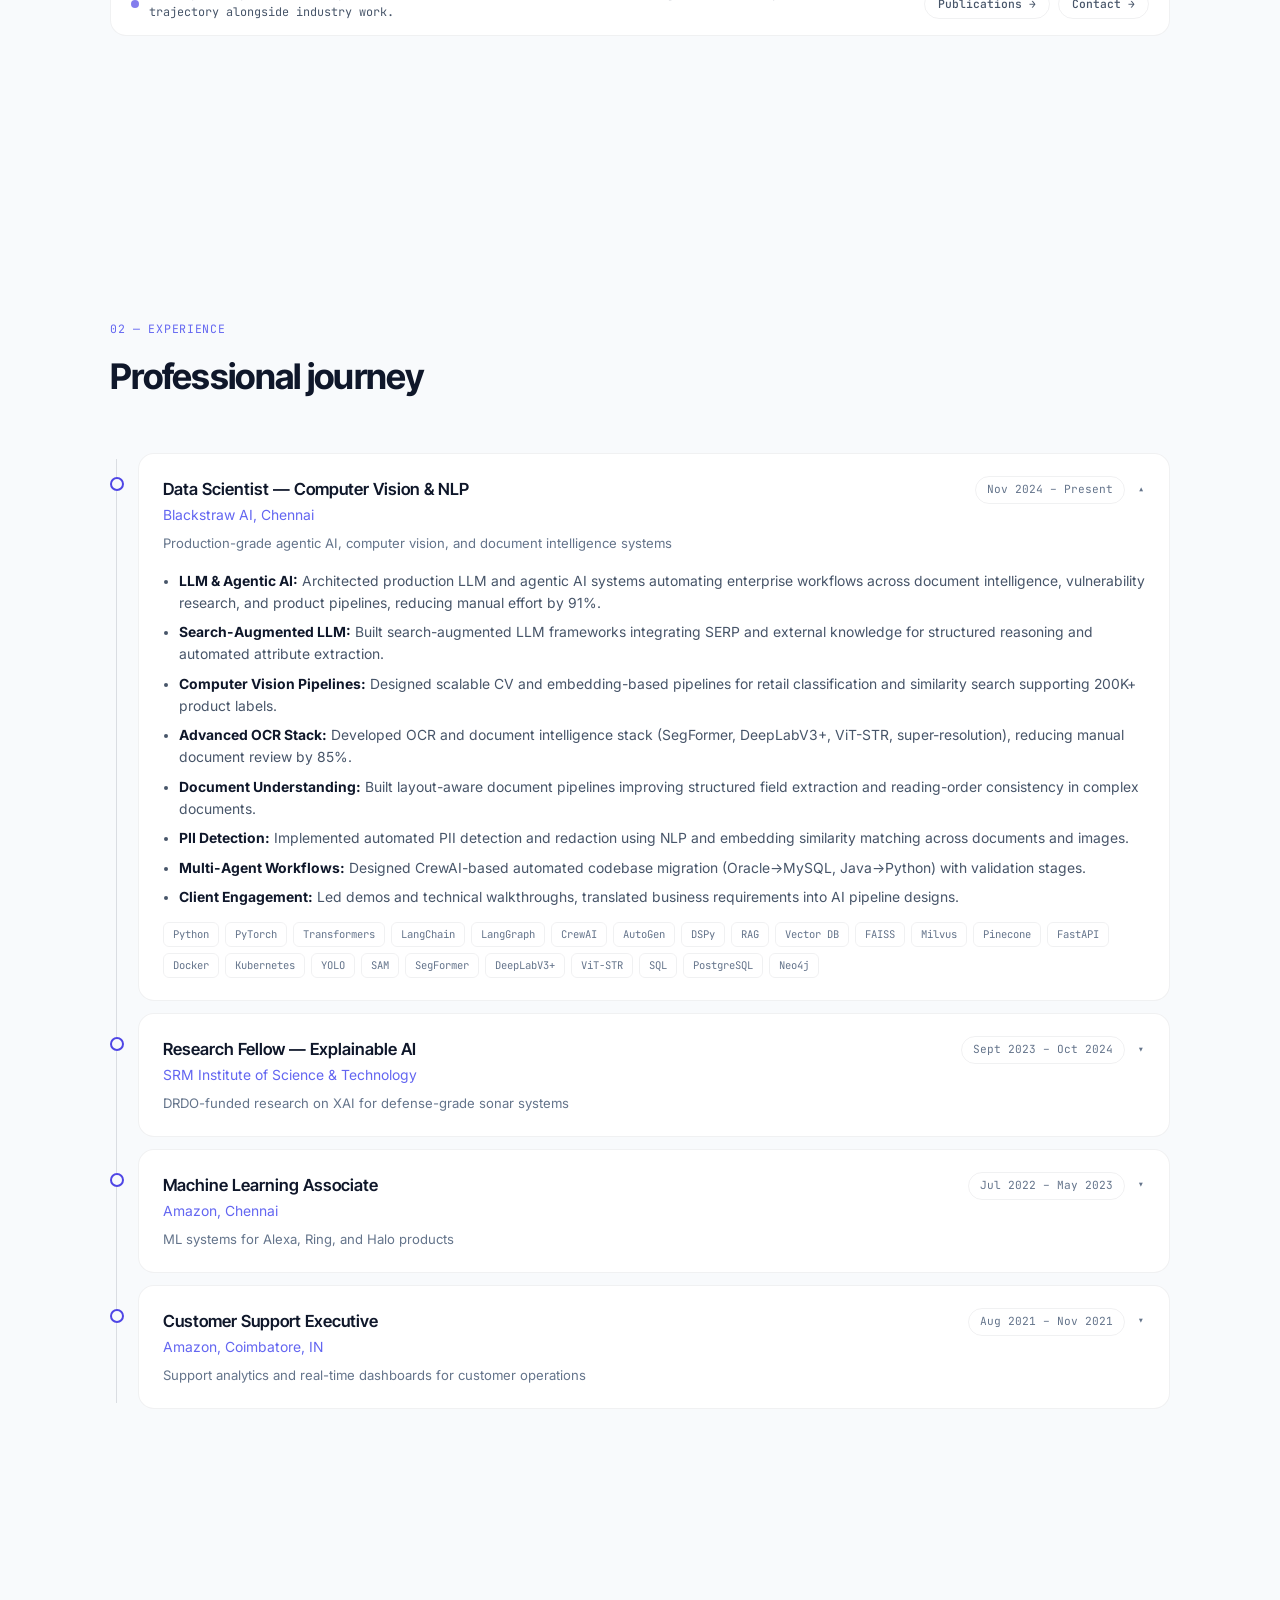
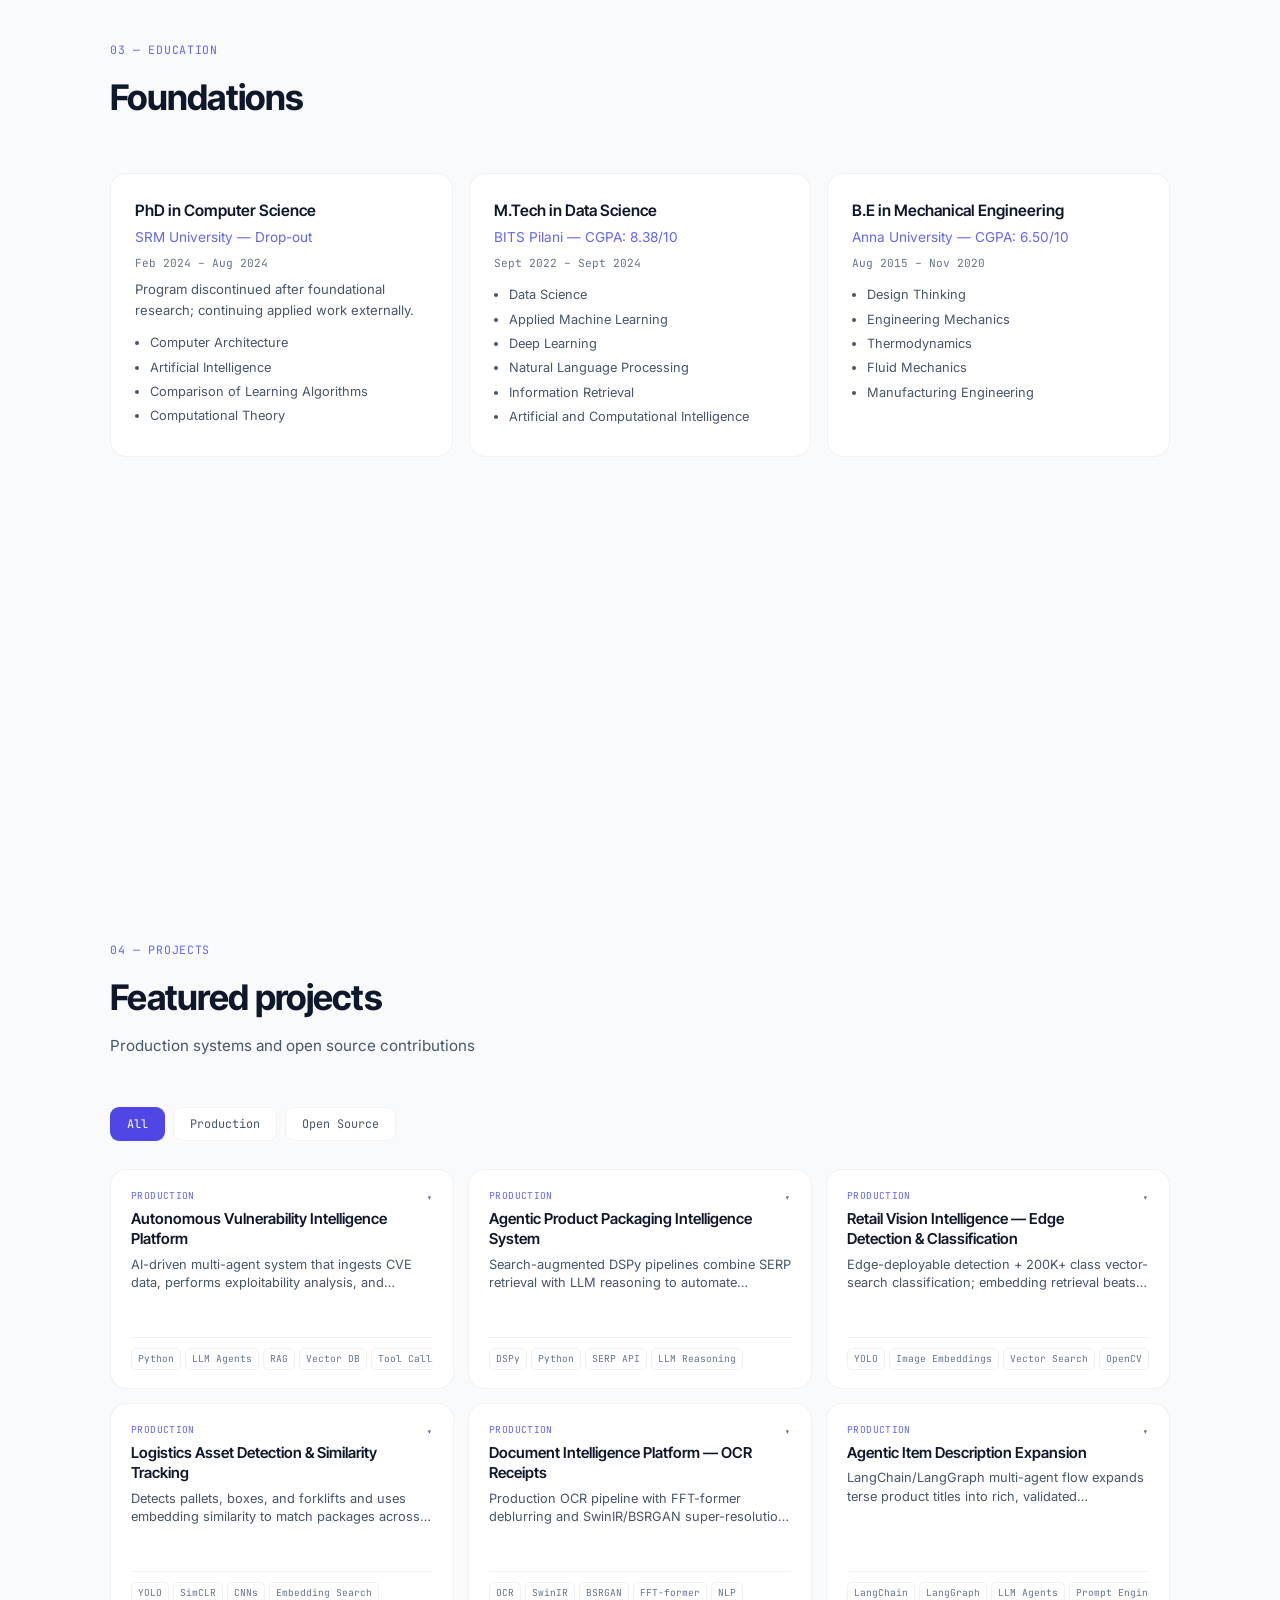
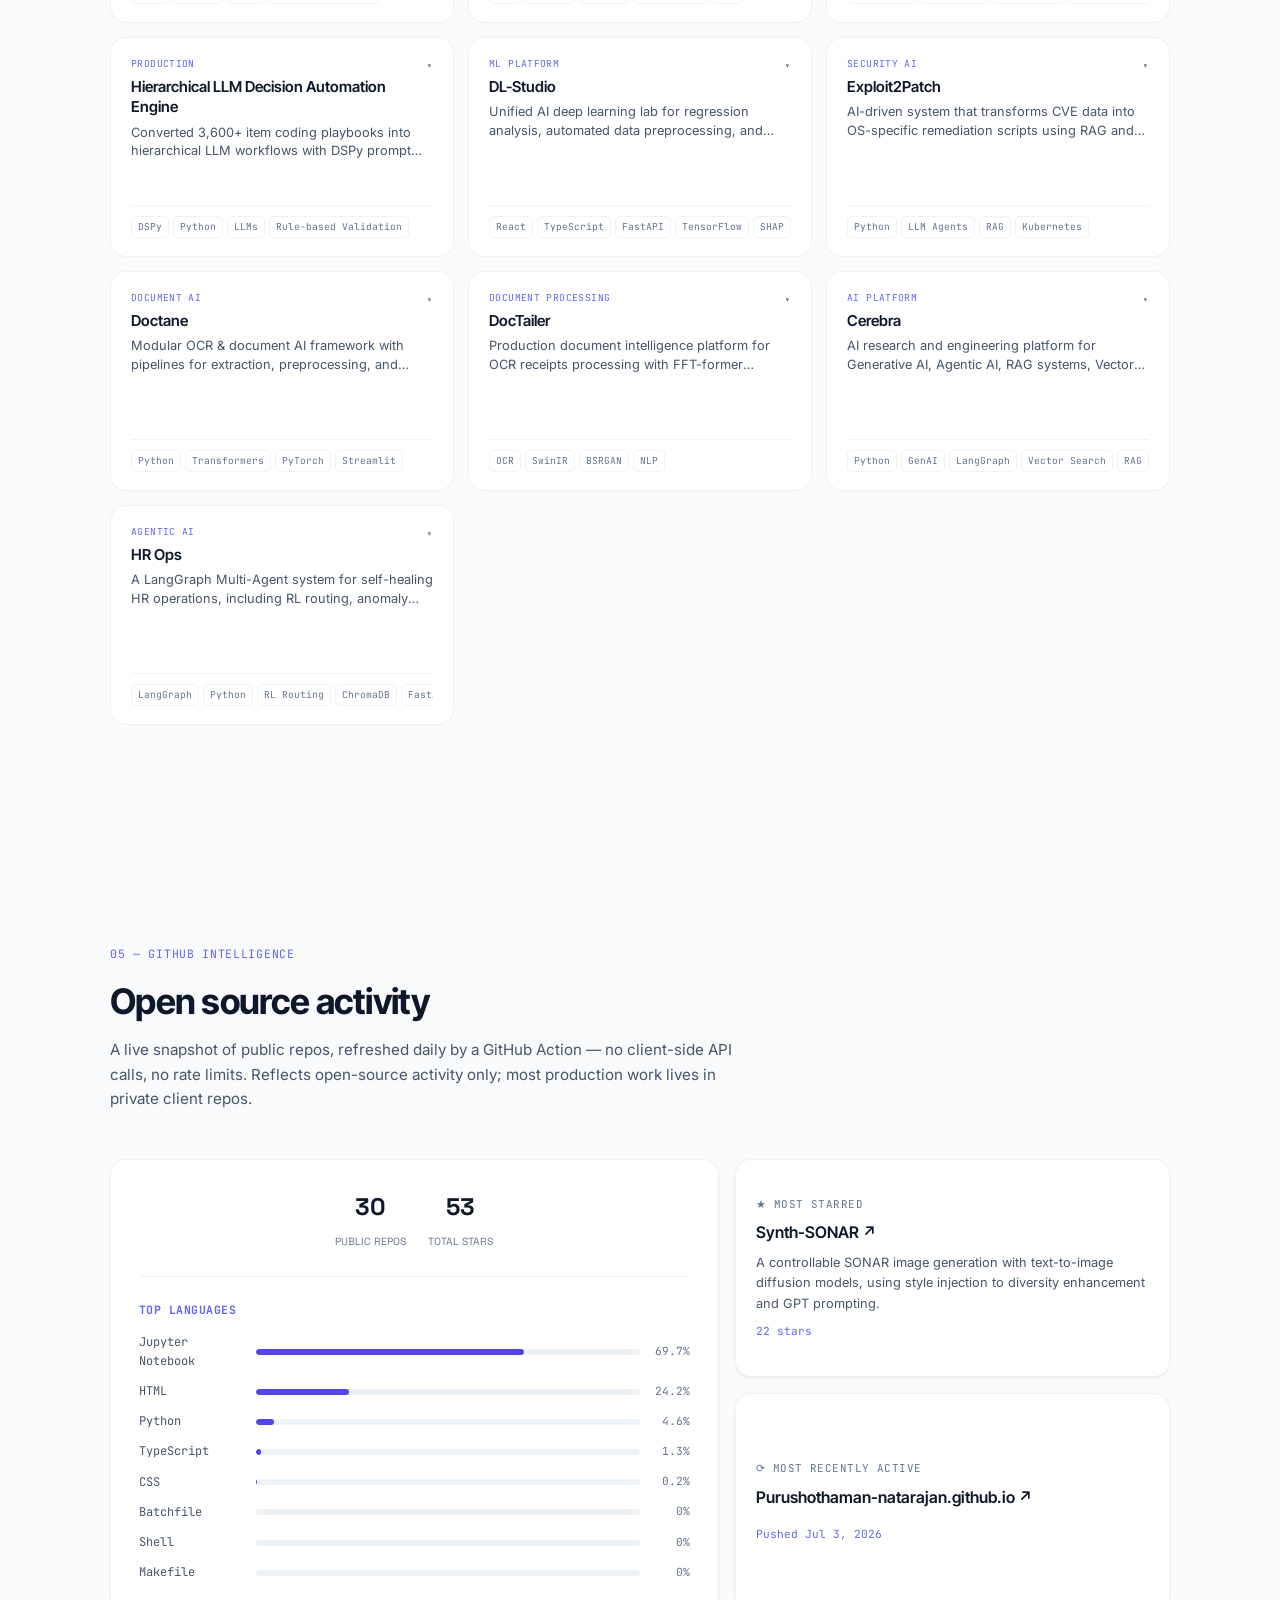
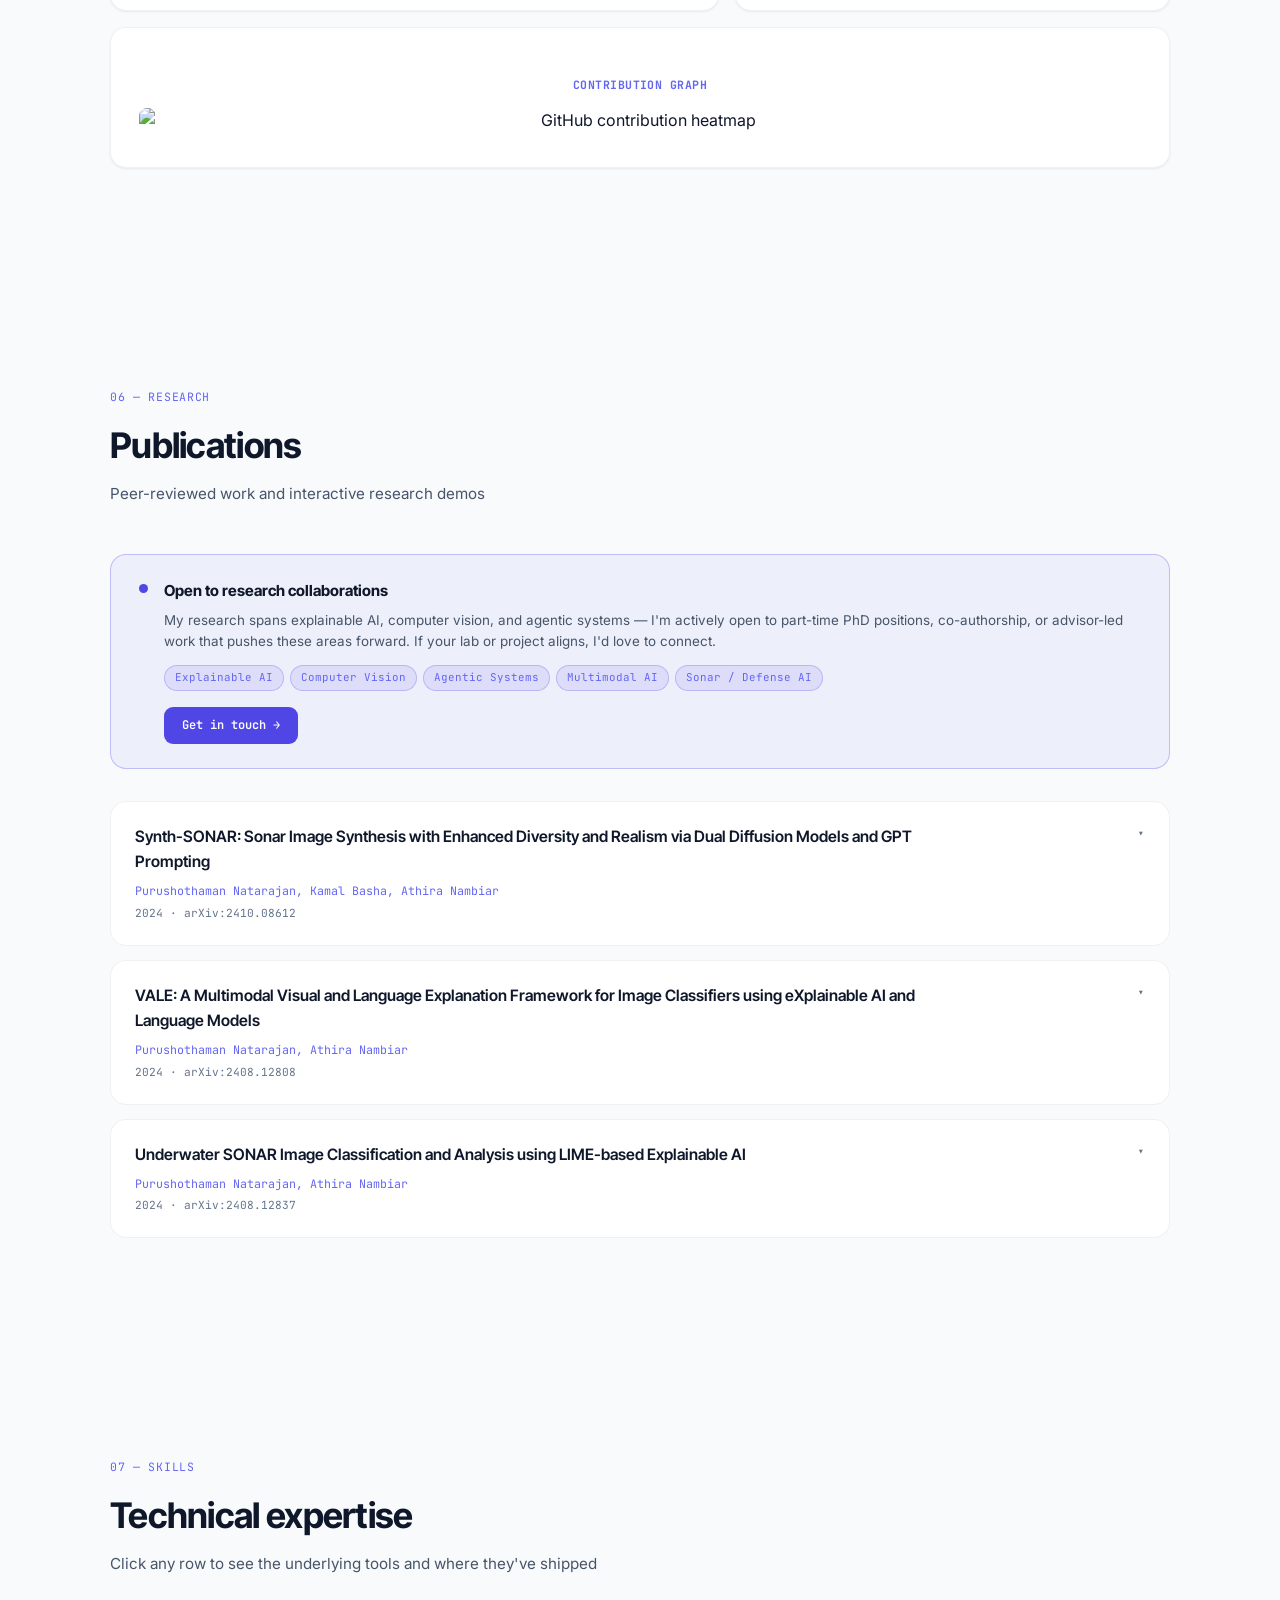
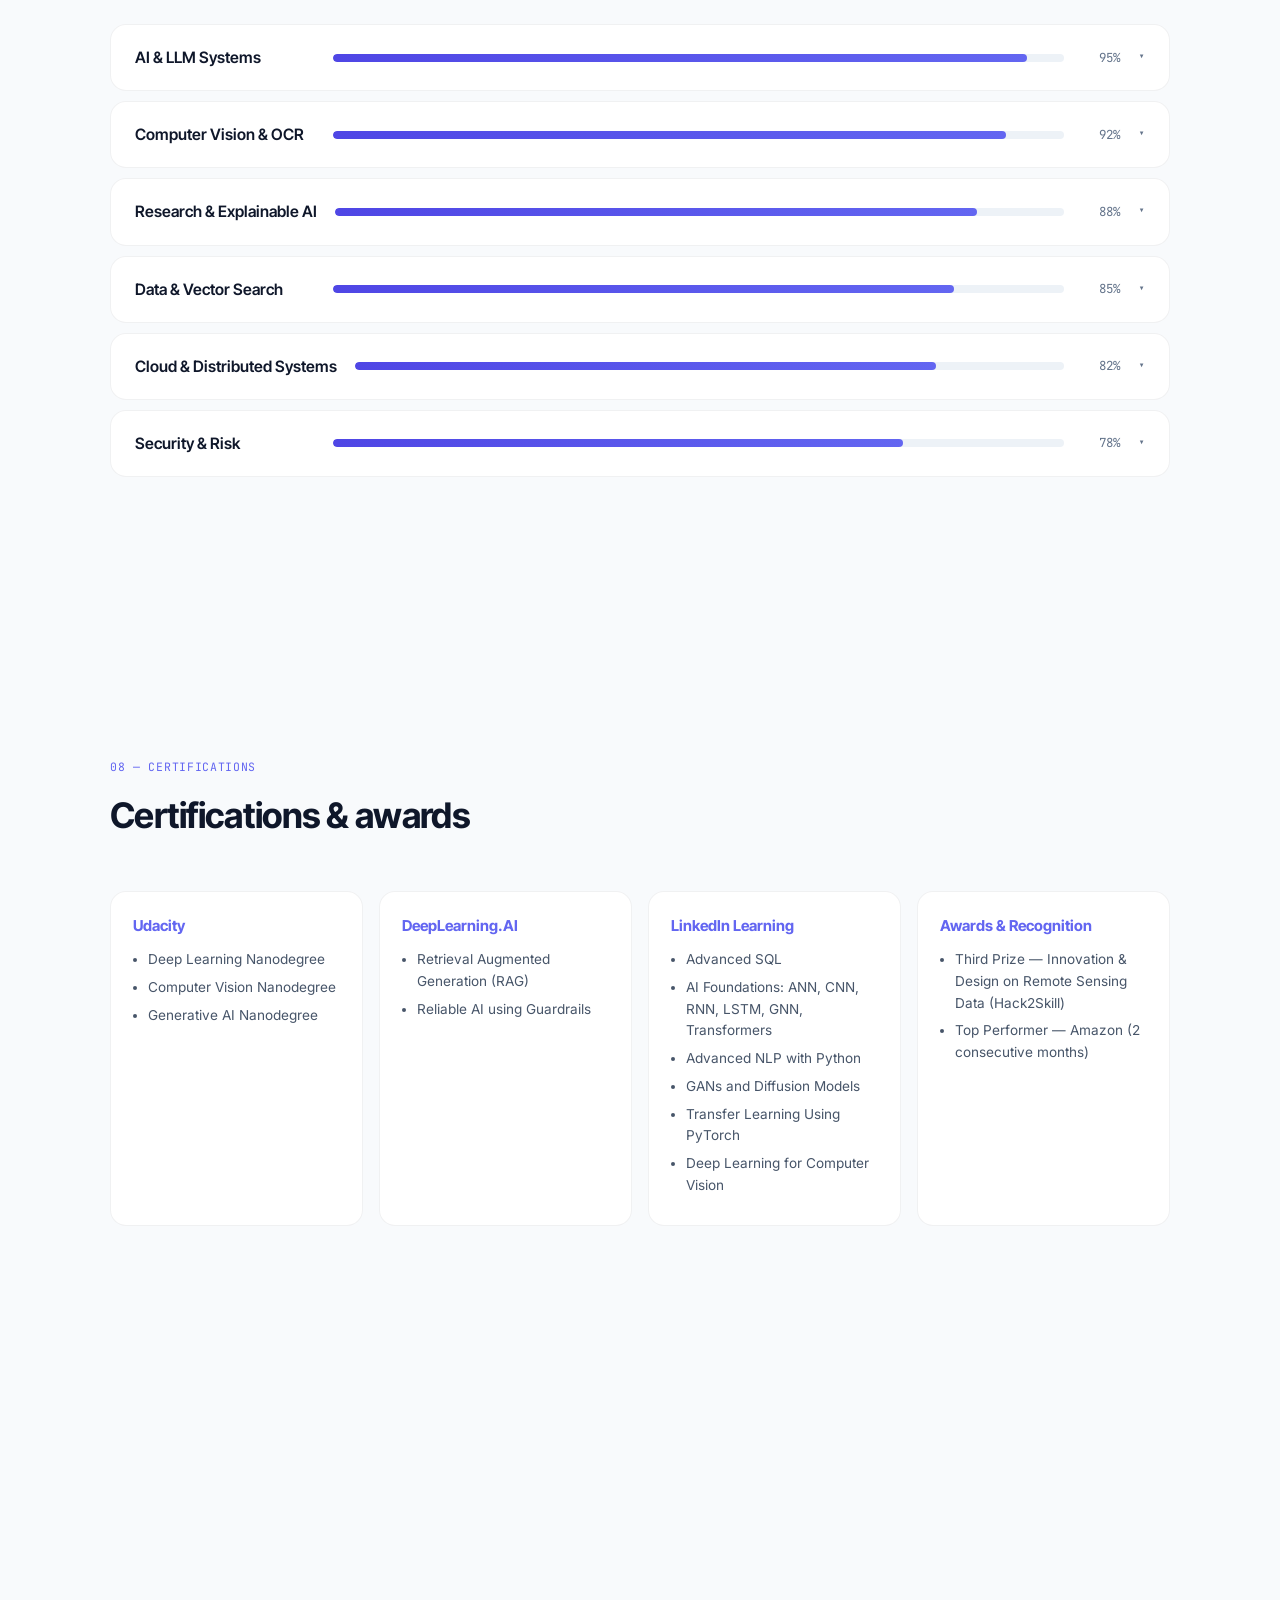
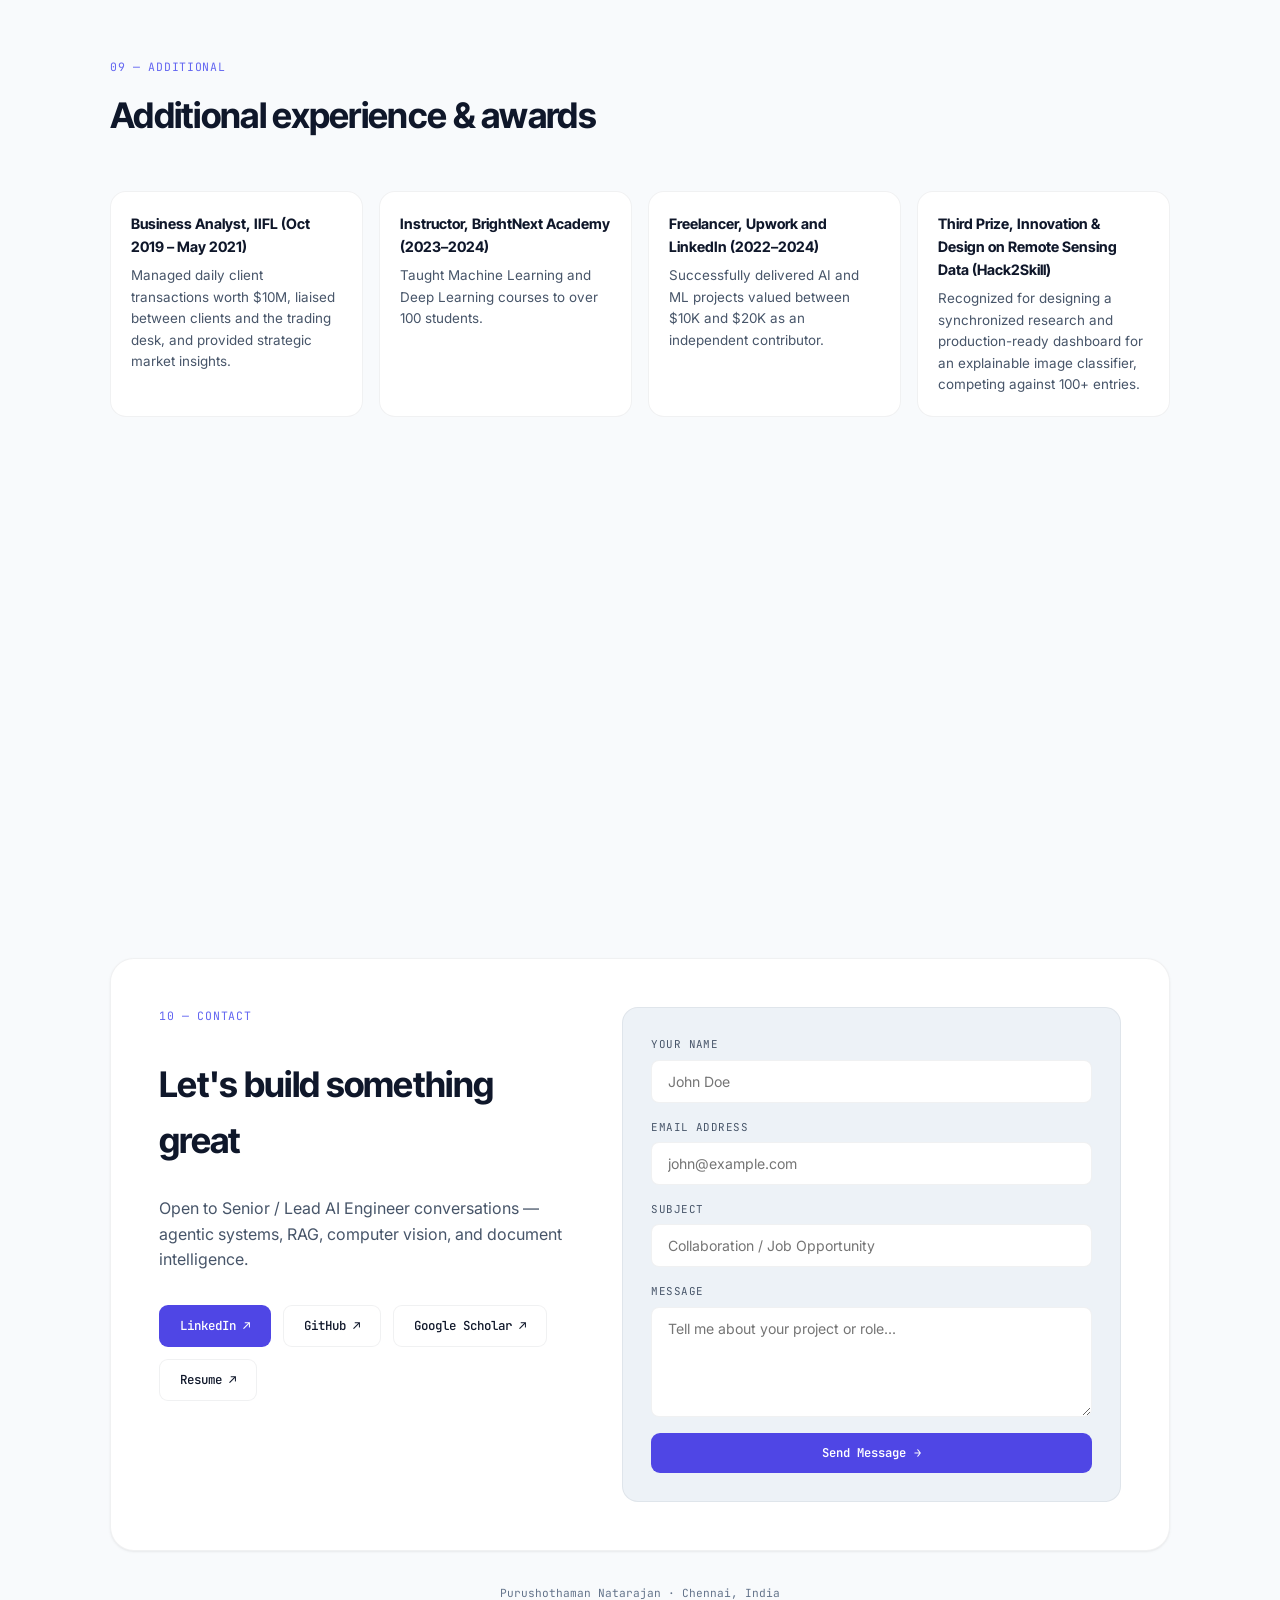
==== commit 9a2f07c2: "feat: add research collaboration callouts and PhD opportunity indicators to profile page" ====
--- a/index.html
+++ b/index.html
@@ -834,6 +834,163 @@
       letter-spacing: 0.02em;
     }
 
+    /* Secondary PhD/research line in terminal card */
+    .t-status-secondary {
+      font-family: var(--mono);
+      font-size: 0.68rem;
+      color: var(--text-dimmer);
+      margin-top: 8px;
+      display: flex;
+      align-items: center;
+      gap: 6px;
+      cursor: pointer;
+      transition: color .2s ease;
+    }
+    .t-status-secondary:hover {
+      color: var(--accent-soft);
+    }
+    .t-status-secondary::before {
+      content: '↗';
+      font-size: 0.62rem;
+      color: var(--accent-soft);
+      opacity: 0.7;
+    }
+
+    /* Publications research callout banner */
+    .pub-callout {
+      background: var(--accent-bg);
+      border: 1px solid color-mix(in srgb, var(--accent) 30%, transparent);
+      border-radius: var(--radius-lg);
+      padding: 24px 28px;
+      margin-bottom: 32px;
+      display: flex;
+      align-items: flex-start;
+      gap: 16px;
+    }
+    .pub-callout-dot {
+      width: 9px;
+      height: 9px;
+      border-radius: 50%;
+      background: var(--accent);
+      flex-shrink: 0;
+      margin-top: 5px;
+      animation: pulse 2s infinite;
+    }
+    .pub-callout-body {
+      flex: 1;
+    }
+    .pub-callout-title {
+      font-family: var(--display);
+      font-weight: 700;
+      font-size: 0.95rem;
+      color: var(--text);
+      margin-bottom: 6px;
+    }
+    .pub-callout-text {
+      font-family: var(--body);
+      font-size: 0.84rem;
+      color: var(--text-dim);
+      line-height: 1.55;
+      margin-bottom: 14px;
+    }
+    .pub-callout-chips {
+      display: flex;
+      flex-wrap: wrap;
+      gap: 6px;
+      margin-bottom: 16px;
+    }
+    .pub-callout-chip {
+      font-family: var(--mono);
+      font-size: 0.68rem;
+      color: var(--accent-soft);
+      background: color-mix(in srgb, var(--accent) 10%, transparent);
+      border: 1px solid color-mix(in srgb, var(--accent) 25%, transparent);
+      padding: 3px 10px;
+      border-radius: 100px;
+    }
+    .pub-callout-btn {
+      font-family: var(--mono);
+      font-size: 0.75rem;
+      font-weight: 600;
+      padding: 9px 18px;
+      border-radius: 9px;
+      background: var(--accent);
+      color: #fff;
+      border: none;
+      cursor: pointer;
+      transition: background .2s ease;
+      display: inline-flex;
+      align-items: center;
+      gap: 6px;
+      text-decoration: none;
+    }
+    .pub-callout-btn:hover {
+      background: var(--accent-soft);
+    }
+
+    /* About section — full-width research strip below both cards */
+    .about-research-strip {
+      grid-column: 1 / -1;
+      display: flex;
+      align-items: center;
+      justify-content: space-between;
+      gap: 20px;
+      padding: 14px 20px;
+      border: 1px solid var(--border);
+      border-radius: var(--radius-lg);
+      background: var(--bg-elevated);
+      flex-wrap: wrap;
+    }
+
+    .about-research-left {
+      display: flex;
+      align-items: center;
+      gap: 10px;
+      flex: 1;
+      min-width: 0;
+    }
+
+    .about-research-dot {
+      width: 8px;
+      height: 8px;
+      border-radius: 50%;
+      background: var(--accent);
+      flex-shrink: 0;
+      opacity: 0.7;
+      animation: pulse 2.5s infinite;
+    }
+
+    .about-research-text {
+      font-family: var(--mono);
+      font-size: 0.74rem;
+      color: var(--text-dim);
+      line-height: 1.5;
+    }
+
+    .about-research-links {
+      display: flex;
+      gap: 8px;
+      flex-shrink: 0;
+    }
+
+    .about-research-link {
+      font-family: var(--mono);
+      font-size: 0.71rem;
+      font-weight: 500;
+      color: var(--text-dim);
+      border: 1px solid var(--border);
+      border-radius: 20px;
+      padding: 5px 13px;
+      cursor: pointer;
+      transition: color .2s ease, border-color .2s ease;
+      background: transparent;
+    }
+
+    .about-research-link:hover {
+      color: var(--accent-soft);
+      border-color: var(--accent-soft);
+    }
+
     .reveal {
       opacity: 0;
       transform: translateY(16px);
@@ -2468,6 +2625,9 @@
             <div class="t-status">
               <div class="t-status-dot"></div>
               Open to Senior / Lead AI Engineer roles
+            </div>
+            <div class="t-status-secondary" id="heroPhDLink" onclick="if(typeof activateTab==='function')activateTab('publications');" title="Jump to Publications">
+              Also open to part-time PhD &amp; research collaborations
             </div>
           </div>
 
@@ -2508,6 +2668,16 @@
           </div>
           <div class="fact"><span class="k">Elsewhere</span><span class="v">GitHub · LinkedIn · Google Scholar</span>
           </div>
+        </div>
+      </div>
+      <div class="about-research-strip">
+        <div class="about-research-left">
+          <div class="about-research-dot"></div>
+          <span class="about-research-text">Also open to part-time PhD positions &amp; research collaborations — continuing the XAI &amp; computer vision trajectory alongside industry work.</span>
+        </div>
+        <div class="about-research-links">
+          <span class="about-research-link" onclick="if(typeof activateTab==='function')activateTab('publications');">Publications &rarr;</span>
+          <span class="about-research-link" onclick="if(typeof activateTab==='function')activateTab('contact');">Contact &rarr;</span>
         </div>
       </div>
     </div>
@@ -2581,6 +2751,25 @@
       <div class="section-eyebrow">06 — Research</div>
       <h2 class="section-title">Publications</h2>
       <p class="section-sub">Peer-reviewed work and interactive research demos</p>
+    </div>
+    <div class="pub-callout reveal">
+      <div class="pub-callout-dot"></div>
+      <div class="pub-callout-body">
+        <div class="pub-callout-title">Open to research collaborations</div>
+        <div class="pub-callout-text">
+          My research spans explainable AI, computer vision, and agentic systems — I'm actively open to
+          part-time PhD positions, co-authorship, or advisor-led work that pushes these areas forward.
+          If your lab or project aligns, I'd love to connect.
+        </div>
+        <div class="pub-callout-chips">
+          <span class="pub-callout-chip">Explainable AI</span>
+          <span class="pub-callout-chip">Computer Vision</span>
+          <span class="pub-callout-chip">Agentic Systems</span>
+          <span class="pub-callout-chip">Multimodal AI</span>
+          <span class="pub-callout-chip">Sonar / Defense AI</span>
+        </div>
+        <a class="pub-callout-btn" onclick="if(typeof activateTab==='function')activateTab('contact');" href="#contact">Get in touch &rarr;</a>
+      </div>
     </div>
     <div class="pub-list reveal" id="pubList"></div>
   </section>
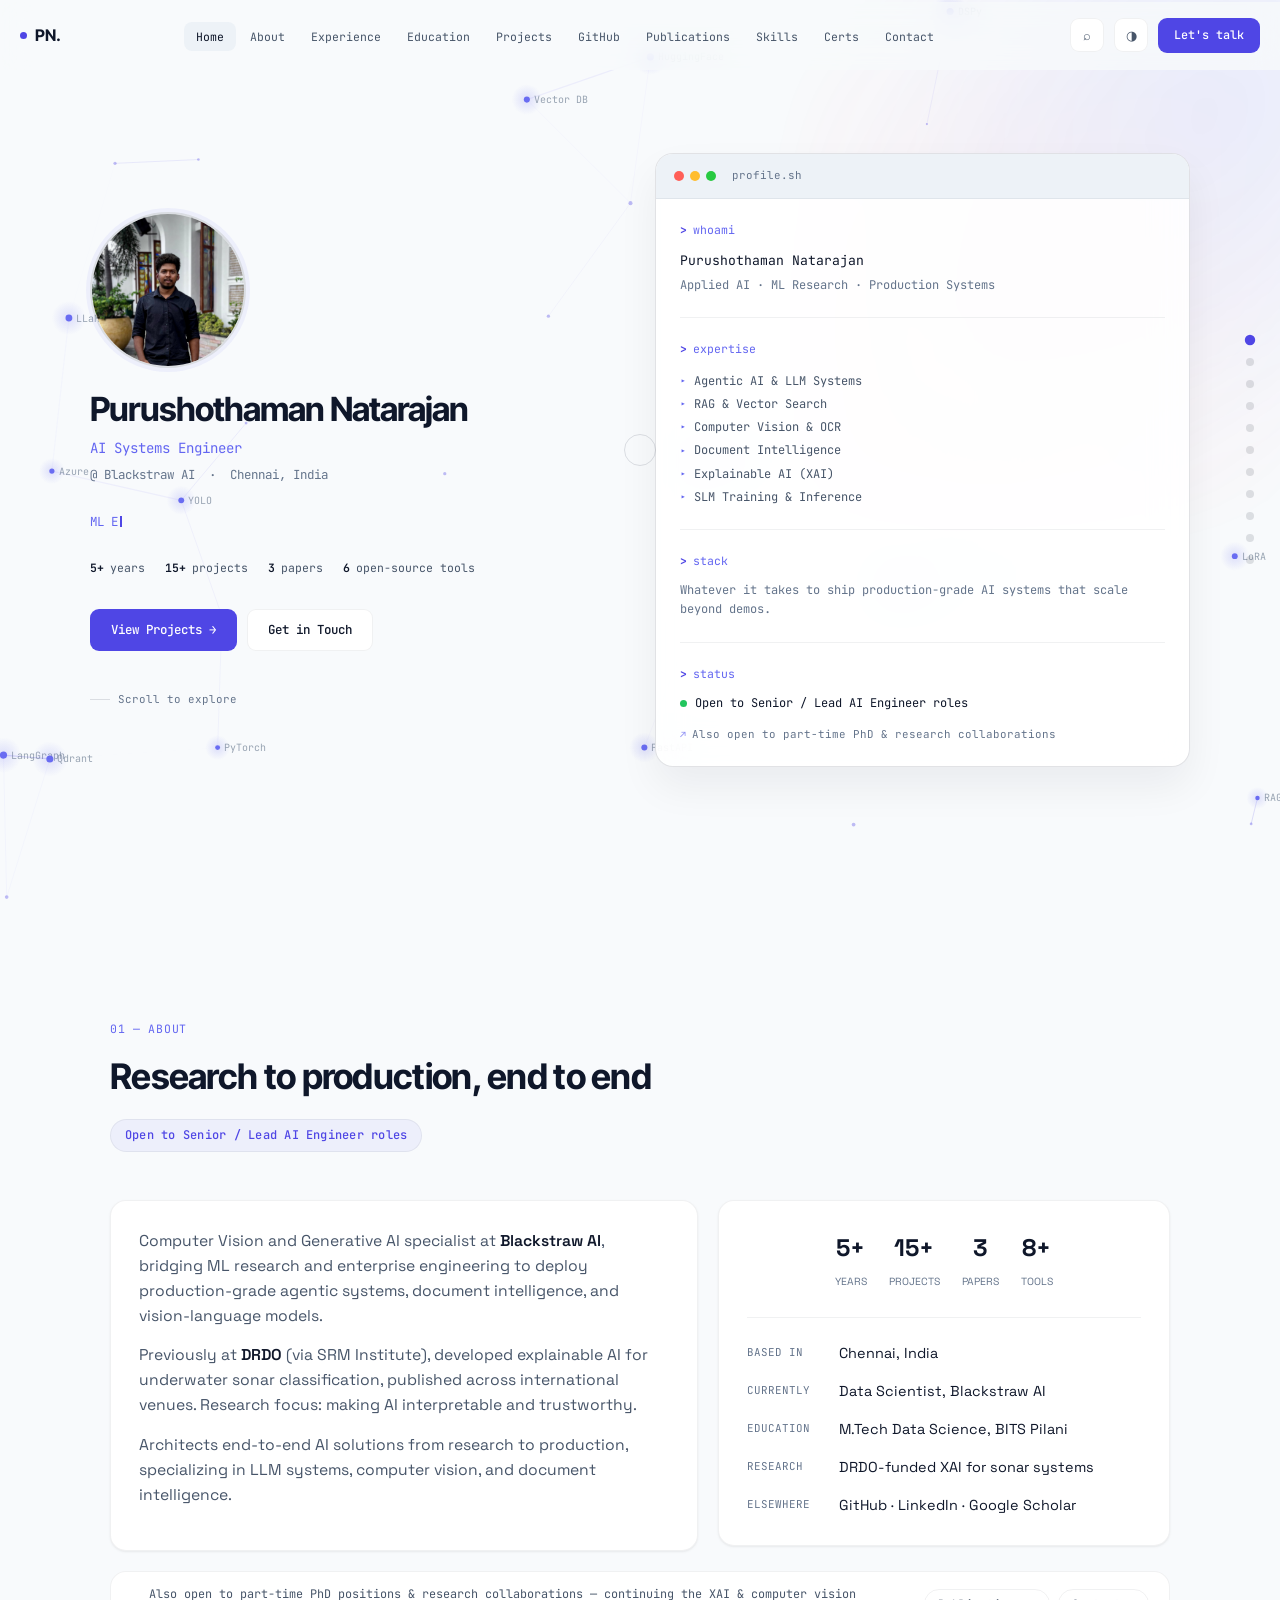
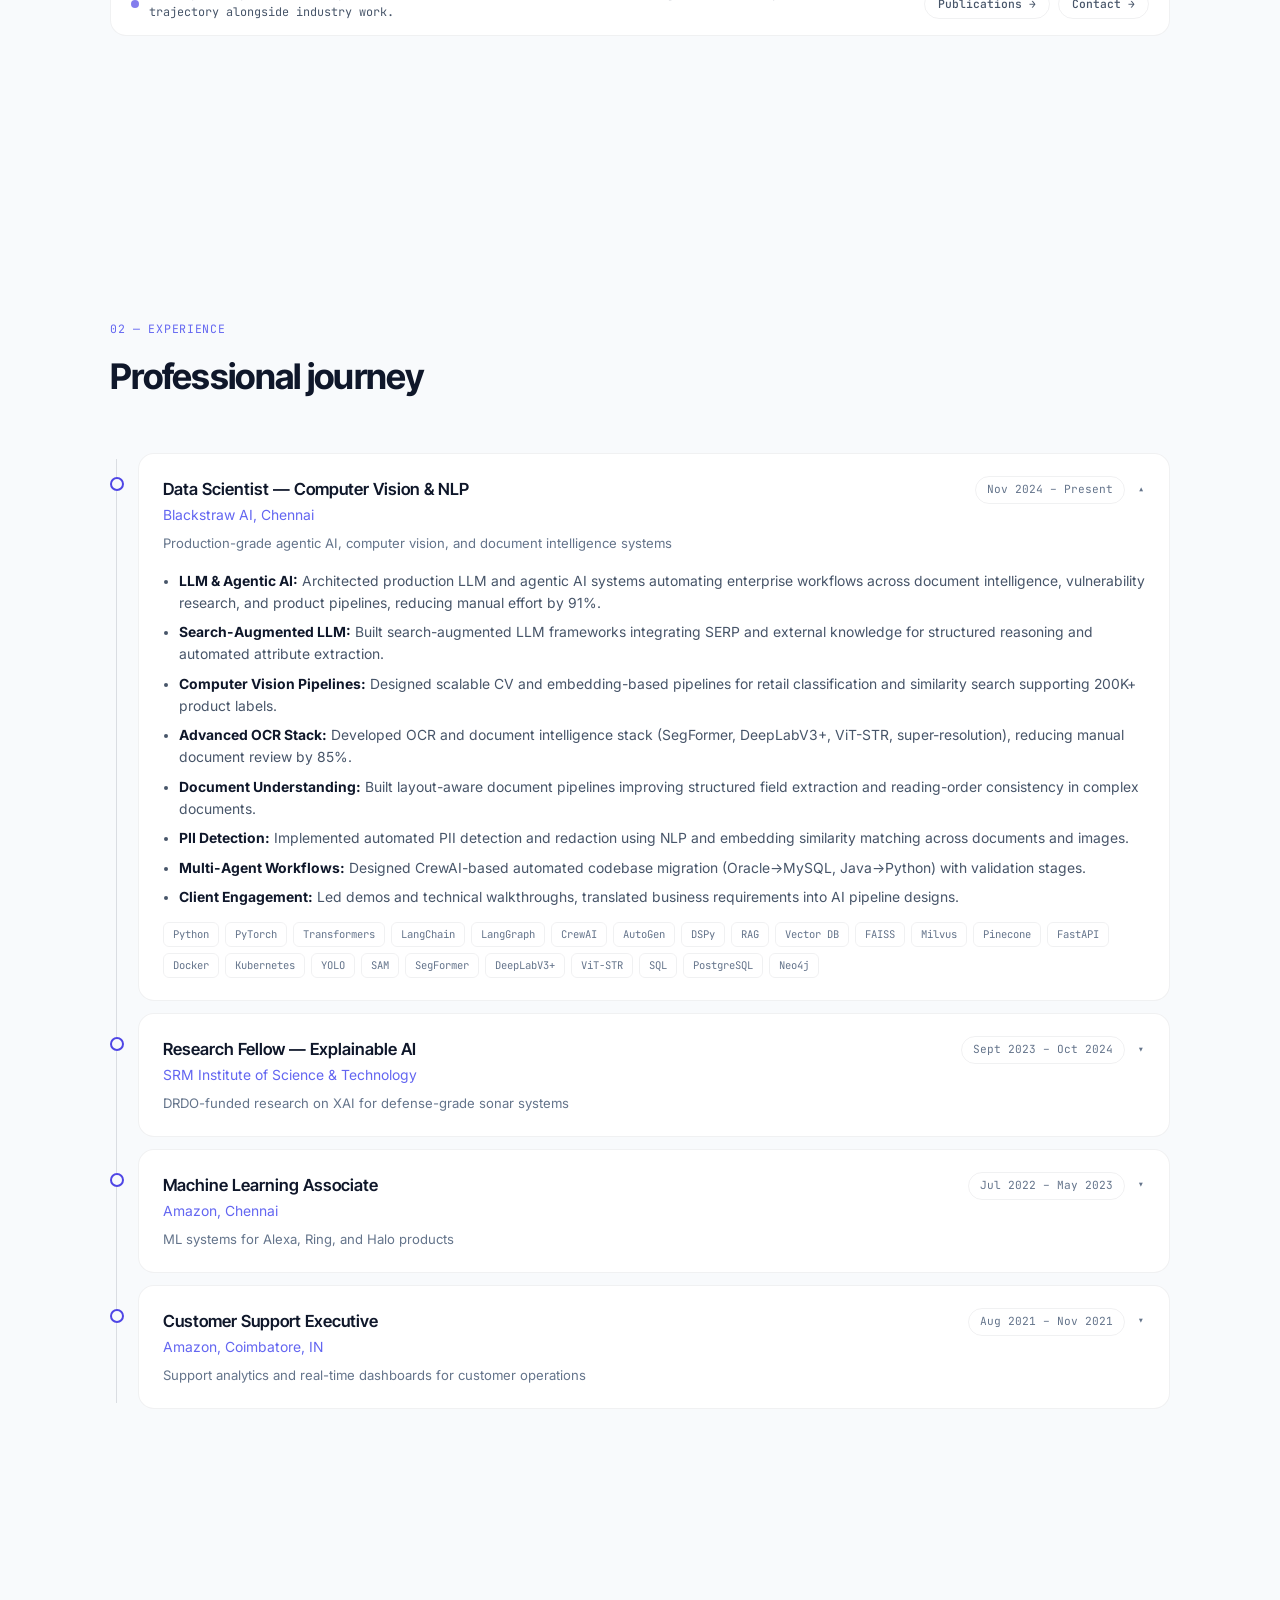
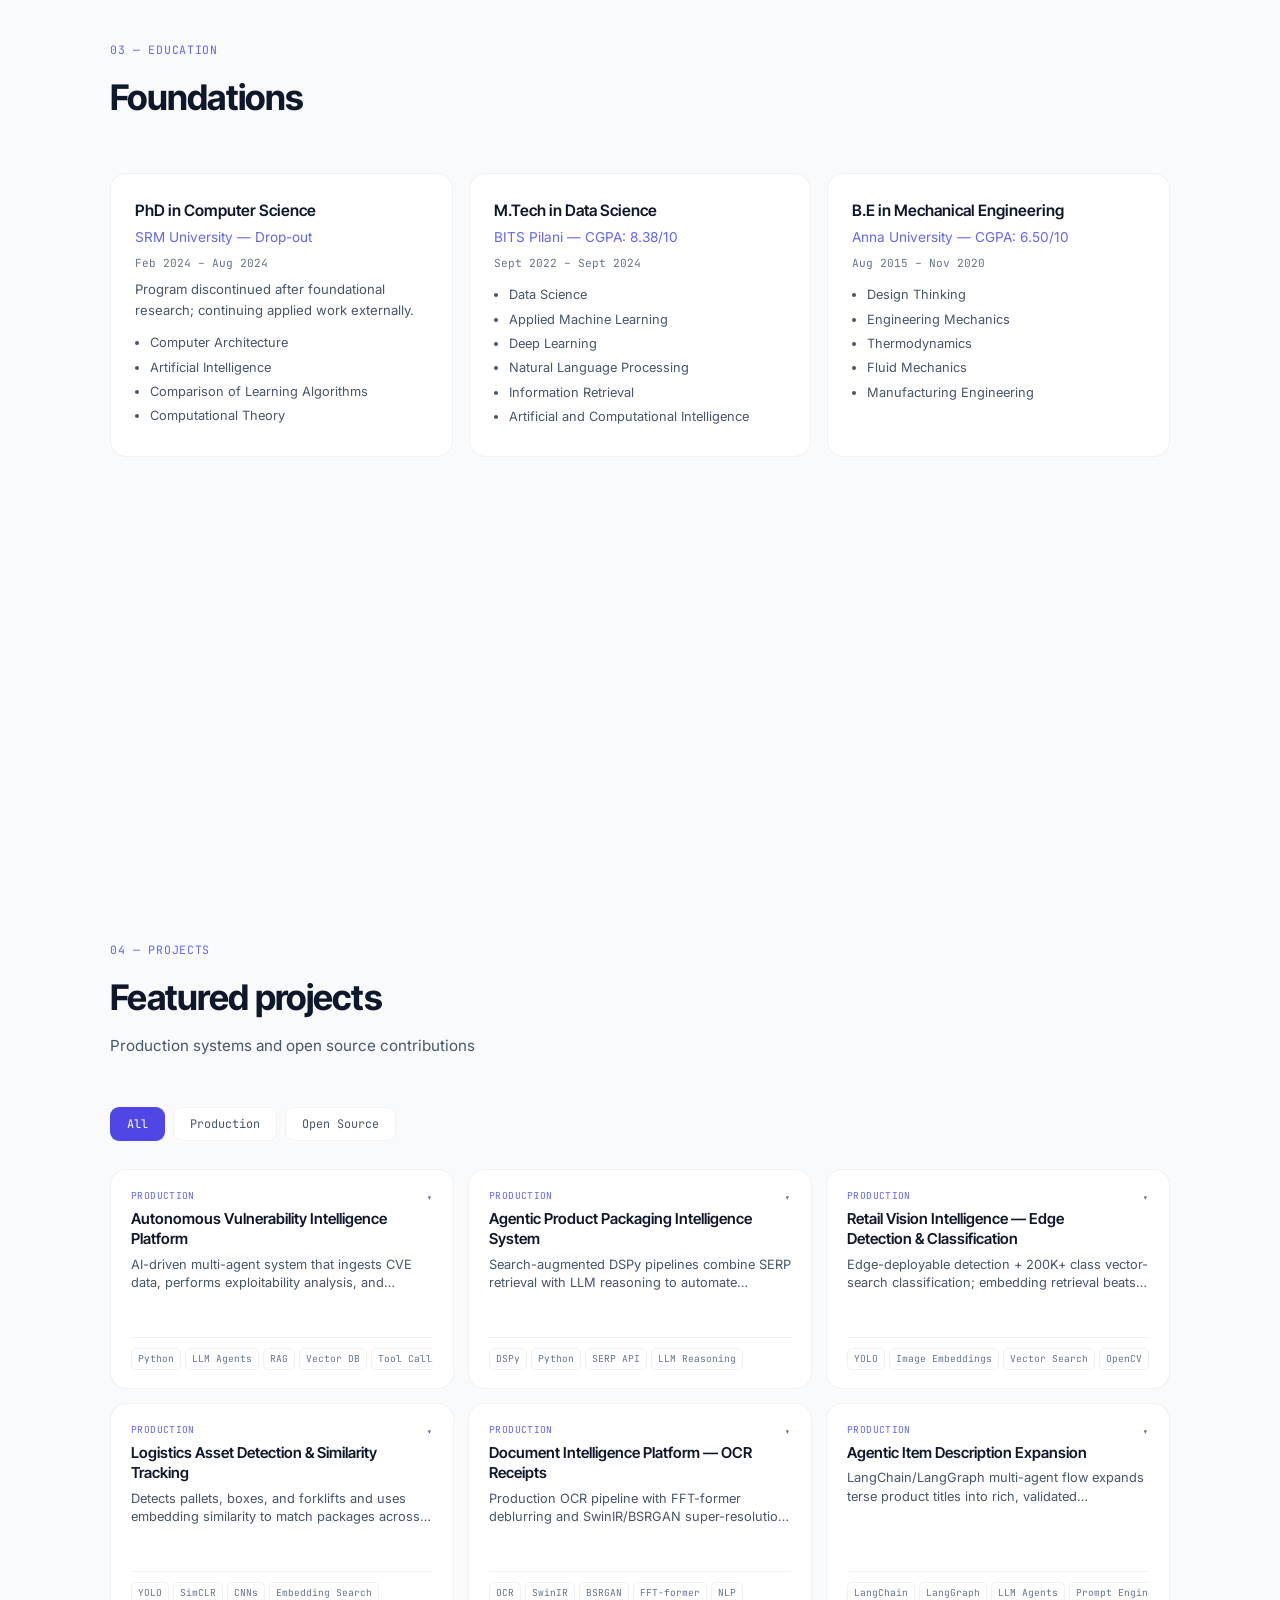
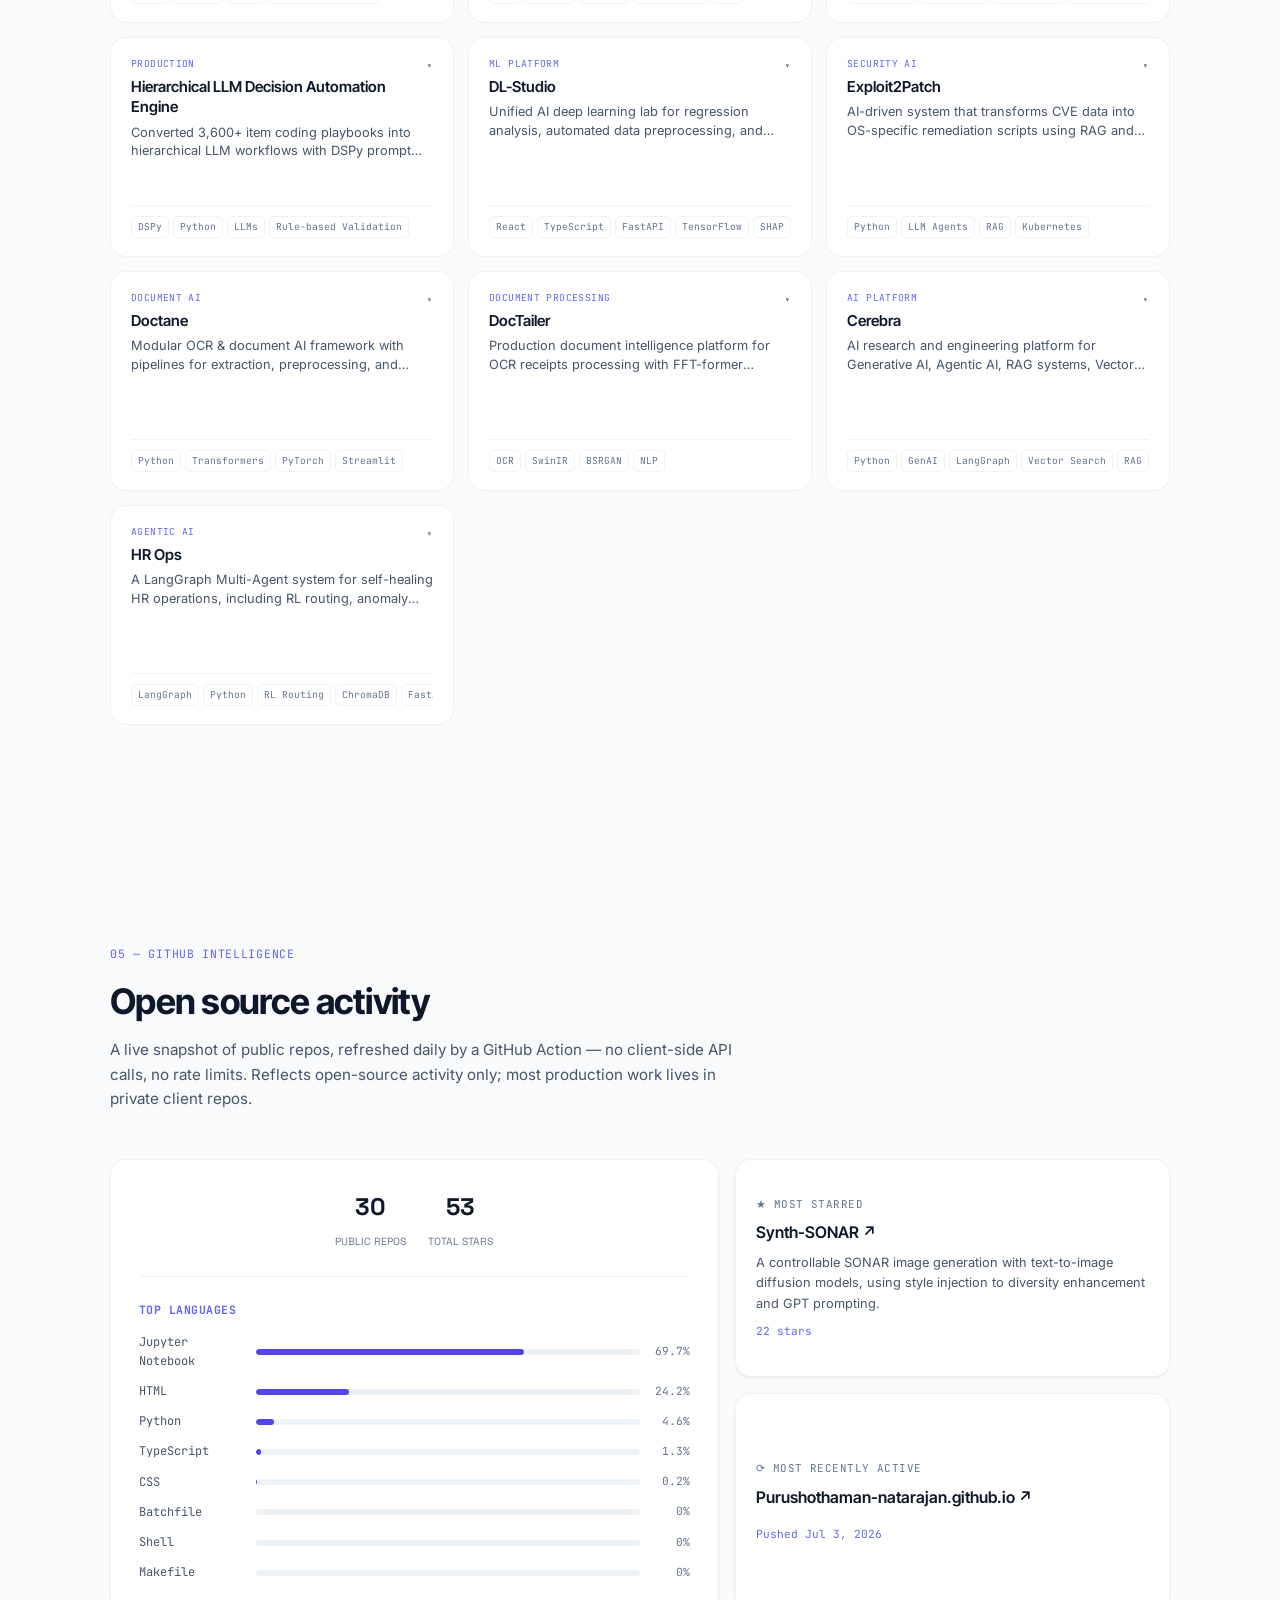
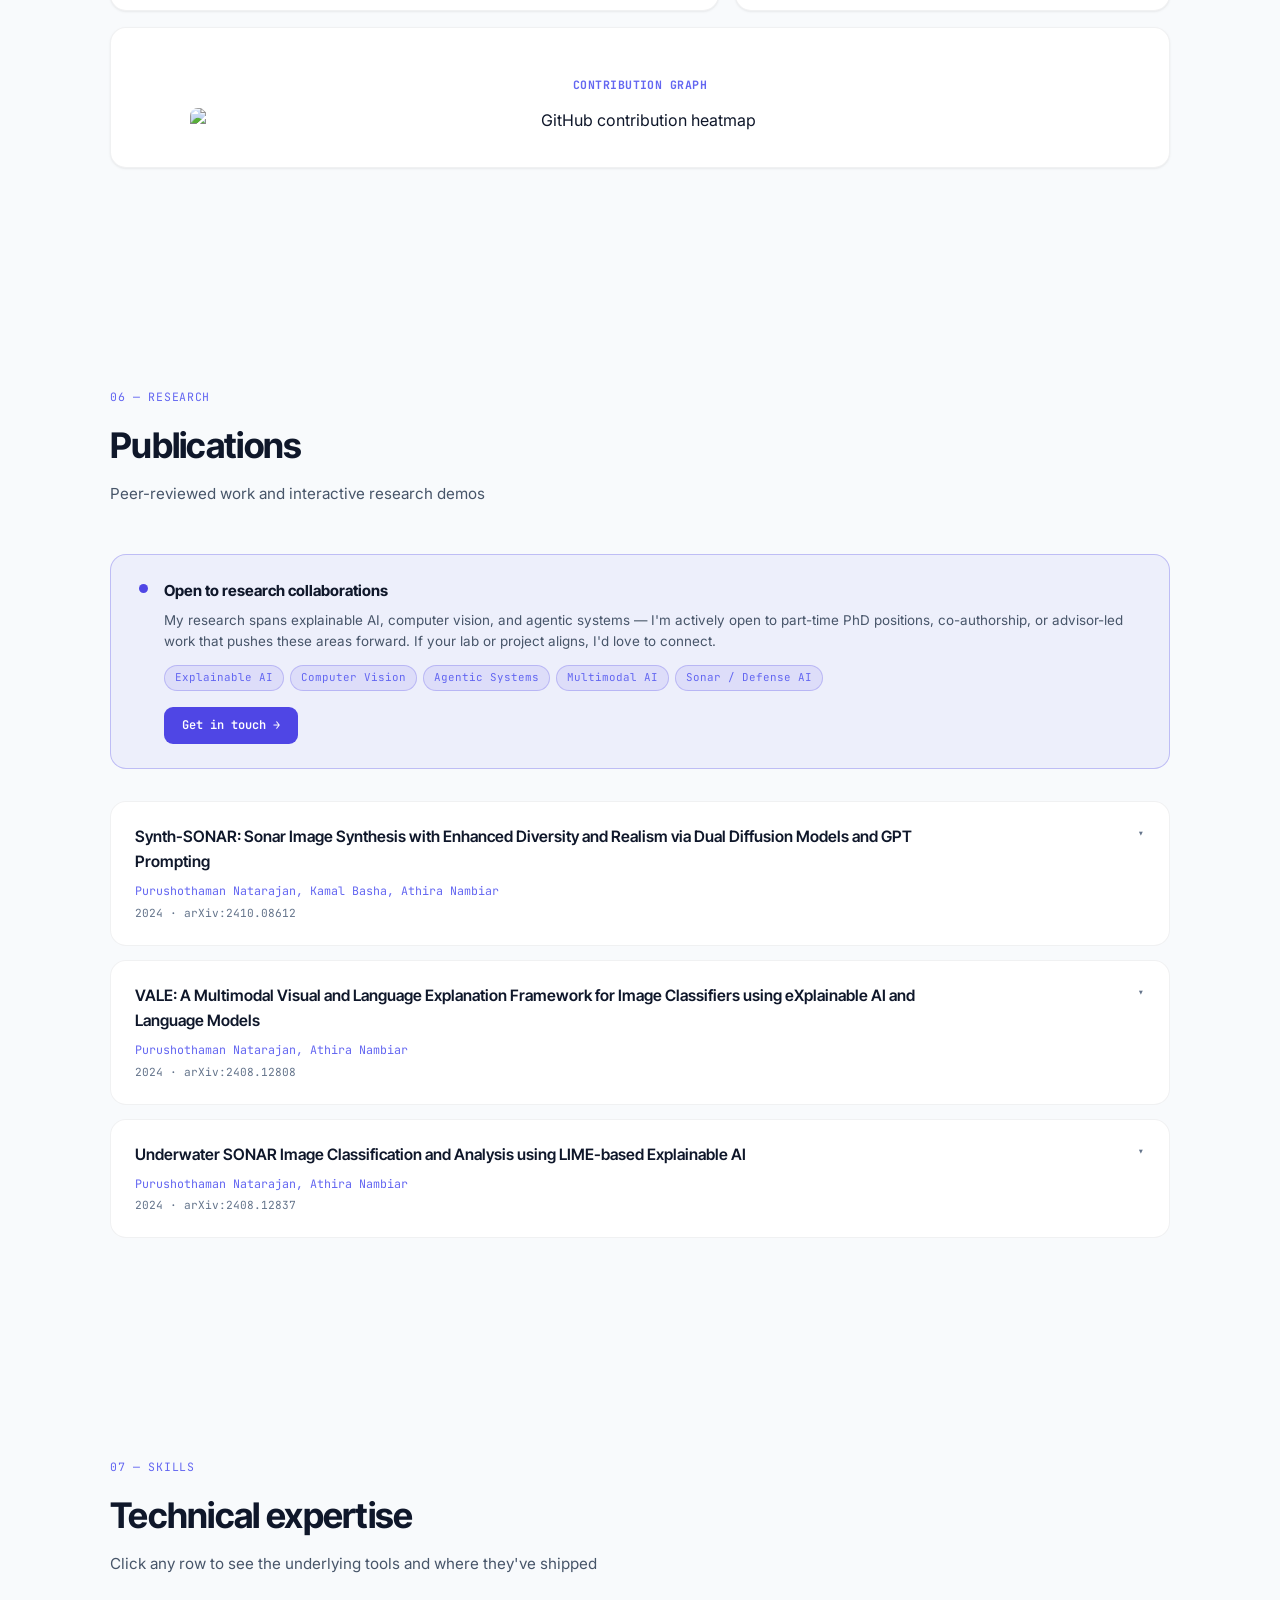
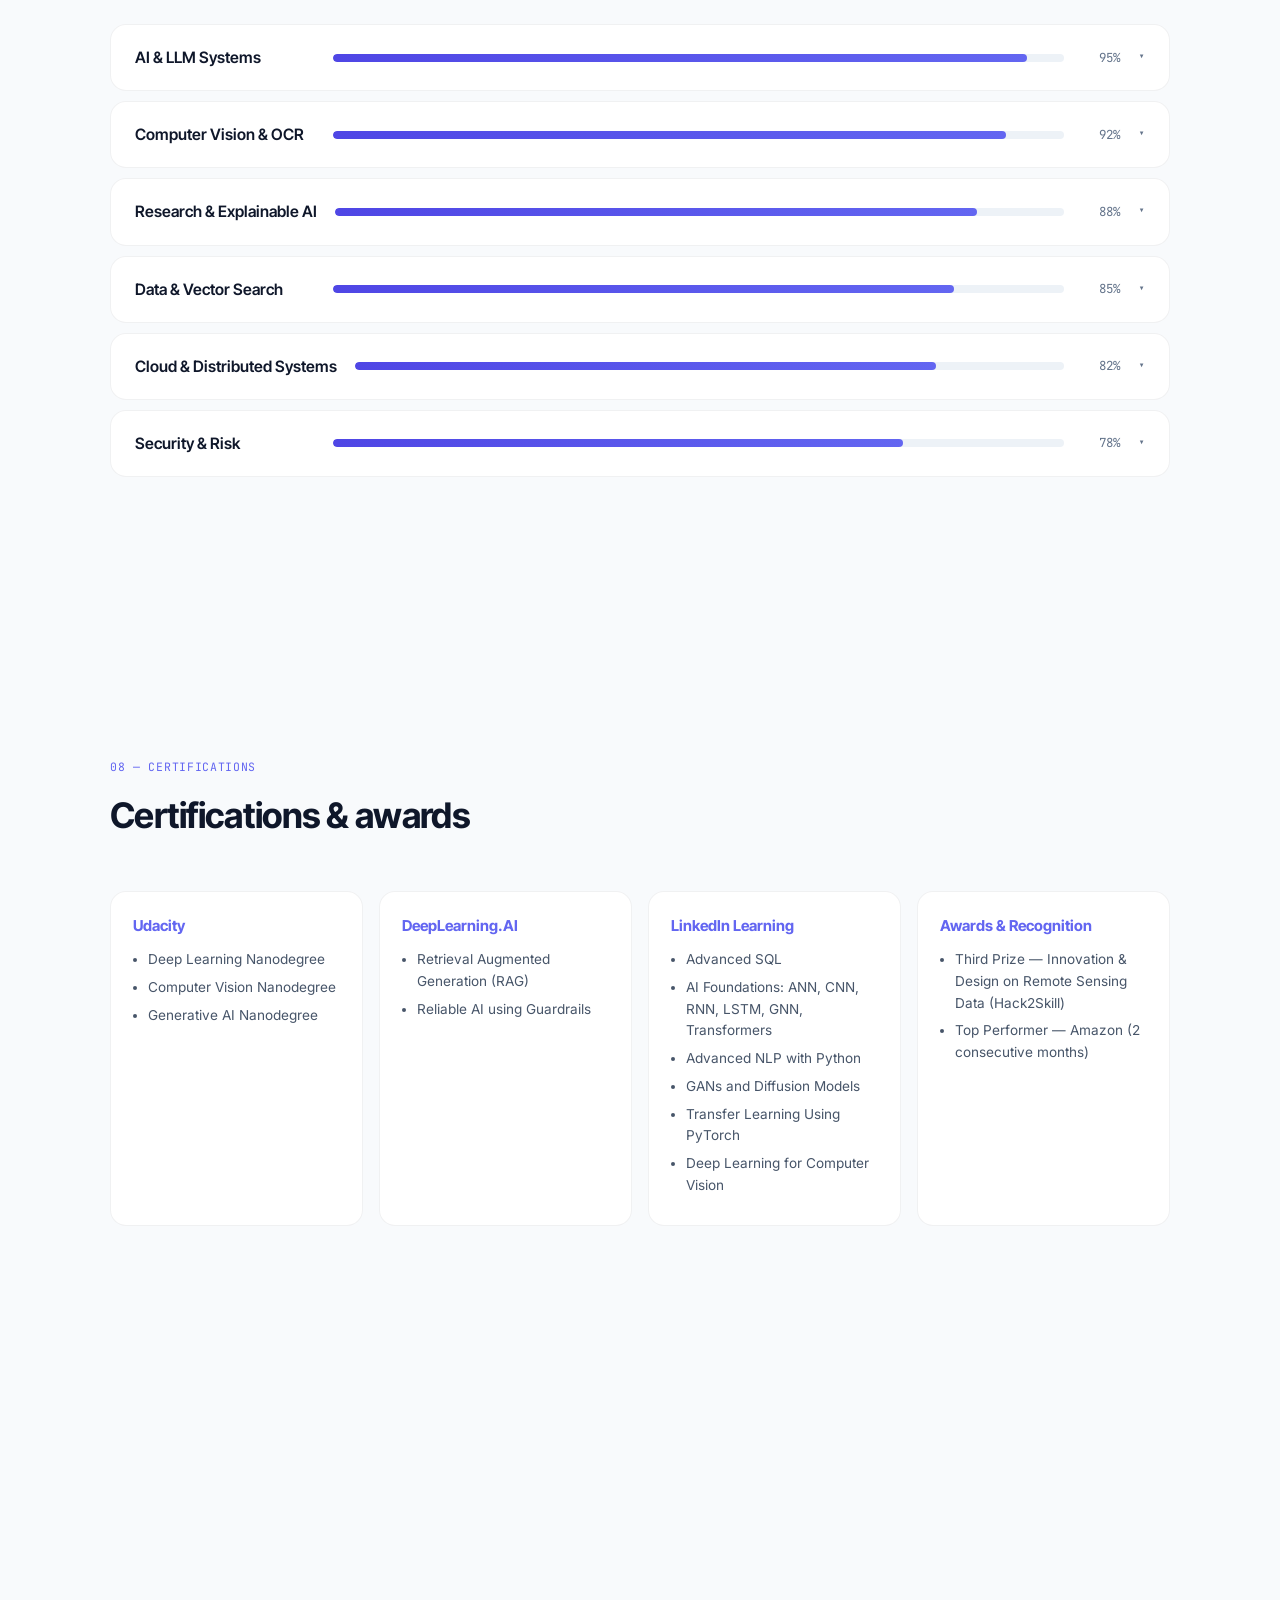
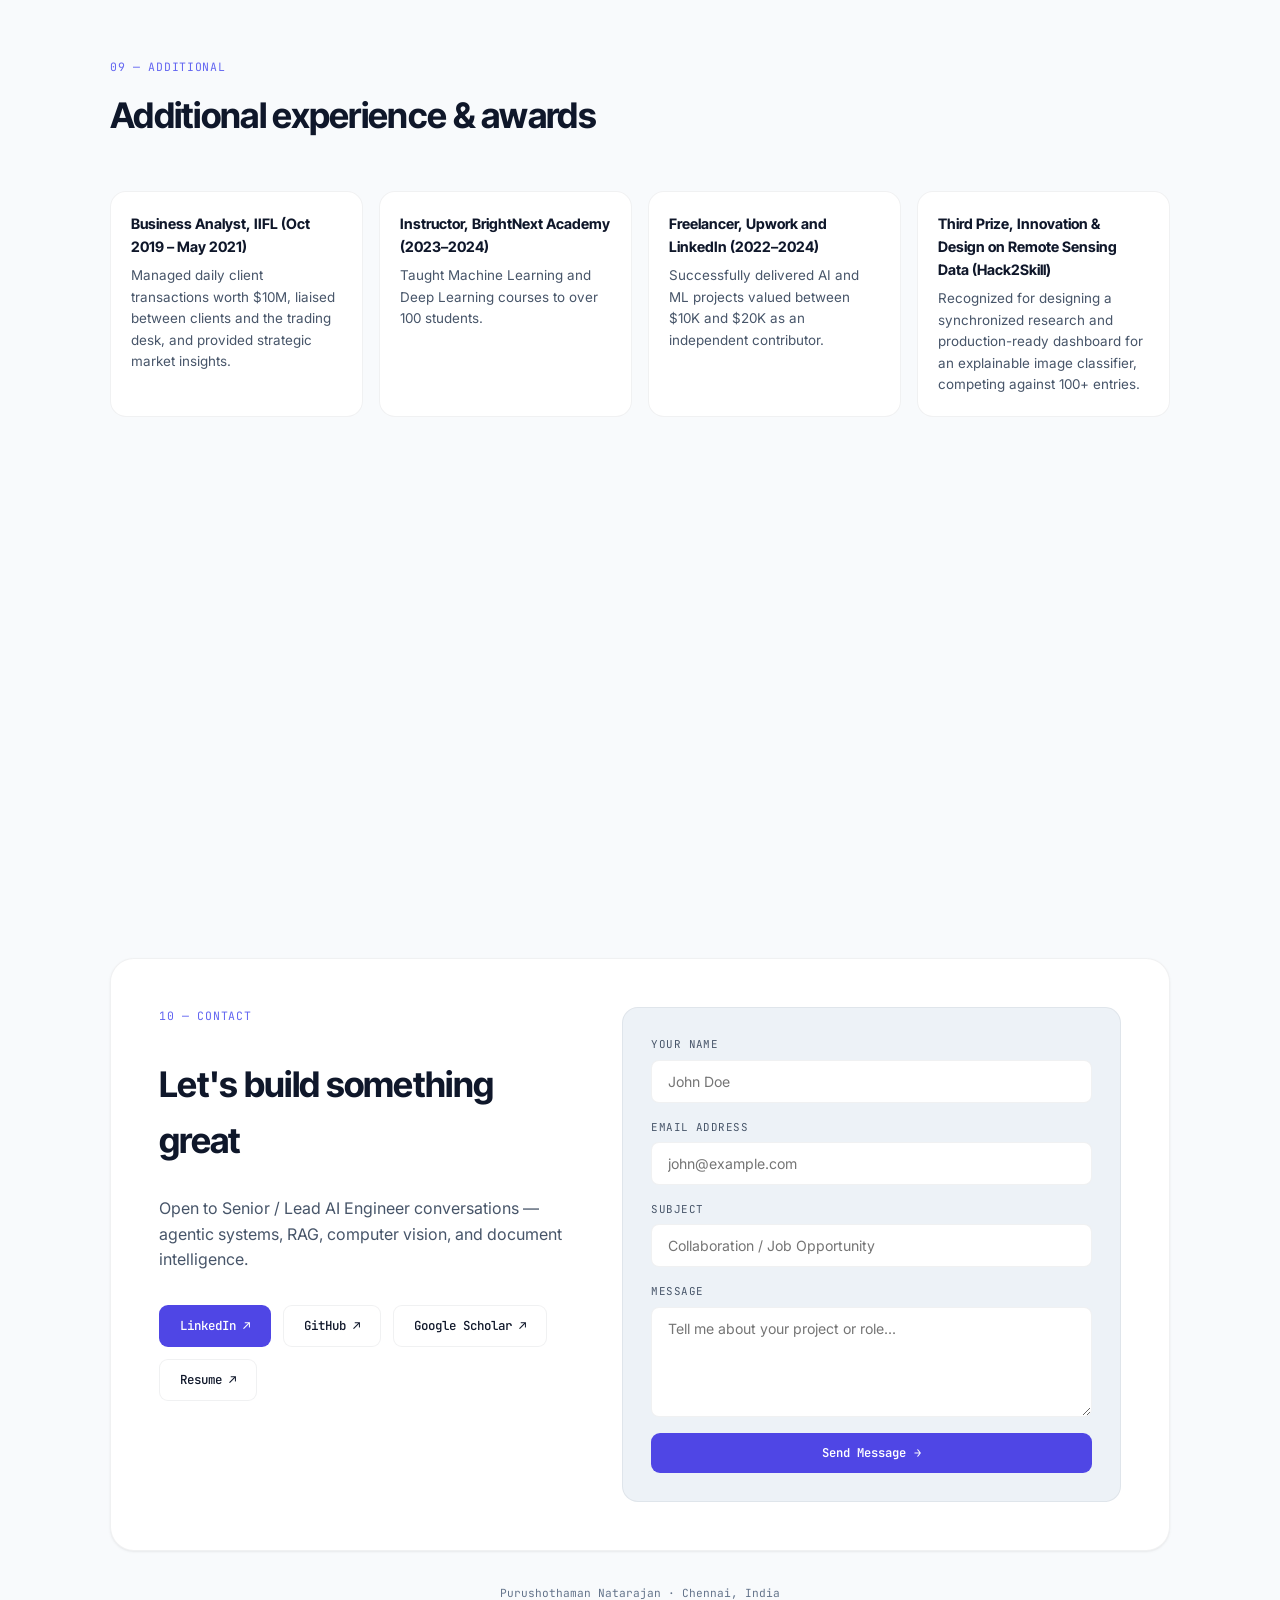
==== commit 165d7347: "style: update GitHub heatmap layout constraints and refine bottom sheet panel styling" ====
--- a/index.html
+++ b/index.html
@@ -1849,15 +1849,14 @@
 
     .gh-heatmap-wrap {
       width: 100%;
-      overflow-x: auto;
-      -webkit-overflow-scrolling: touch;
+      overflow-x: hidden;
       padding-bottom: 6px;
       margin-top: 6px;
     }
 
     .gh-heatmap-img {
-      min-width: 760px;
-      max-width: 100%;
+      width: 100%;
+      max-width: 900px;
       height: auto;
       border-radius: 8px;
       display: block;
@@ -1874,6 +1873,14 @@
     @media(max-width:820px) {
       .gh-grid {
         grid-template-columns: 1fr;
+      }
+      .gh-heatmap-wrap {
+        padding-bottom: 0;
+        overflow-x: hidden;
+      }
+      .gh-heatmap-img {
+        width: 100%;
+        border-radius: 6px;
       }
     }
 
@@ -2308,7 +2315,8 @@
       left: 0;
       right: 0;
       max-height: 85vh;
-      background: var(--bg-card);
+      background: var(--bg-elevated);
+      border-top: 1px solid var(--border-strong);
       border-radius: 16px 16px 0 0;
       transform: translateY(100%);
       transition: transform 0.35s cubic-bezier(0.32, 0.72, 0, 1);
@@ -2441,7 +2449,7 @@
     }
 
     [data-theme="light"] .bs-panel {
-      background: #fff;
+      background: var(--bg-elevated);
     }
 
     /* ── MICRO-INTERACTIONS ── */
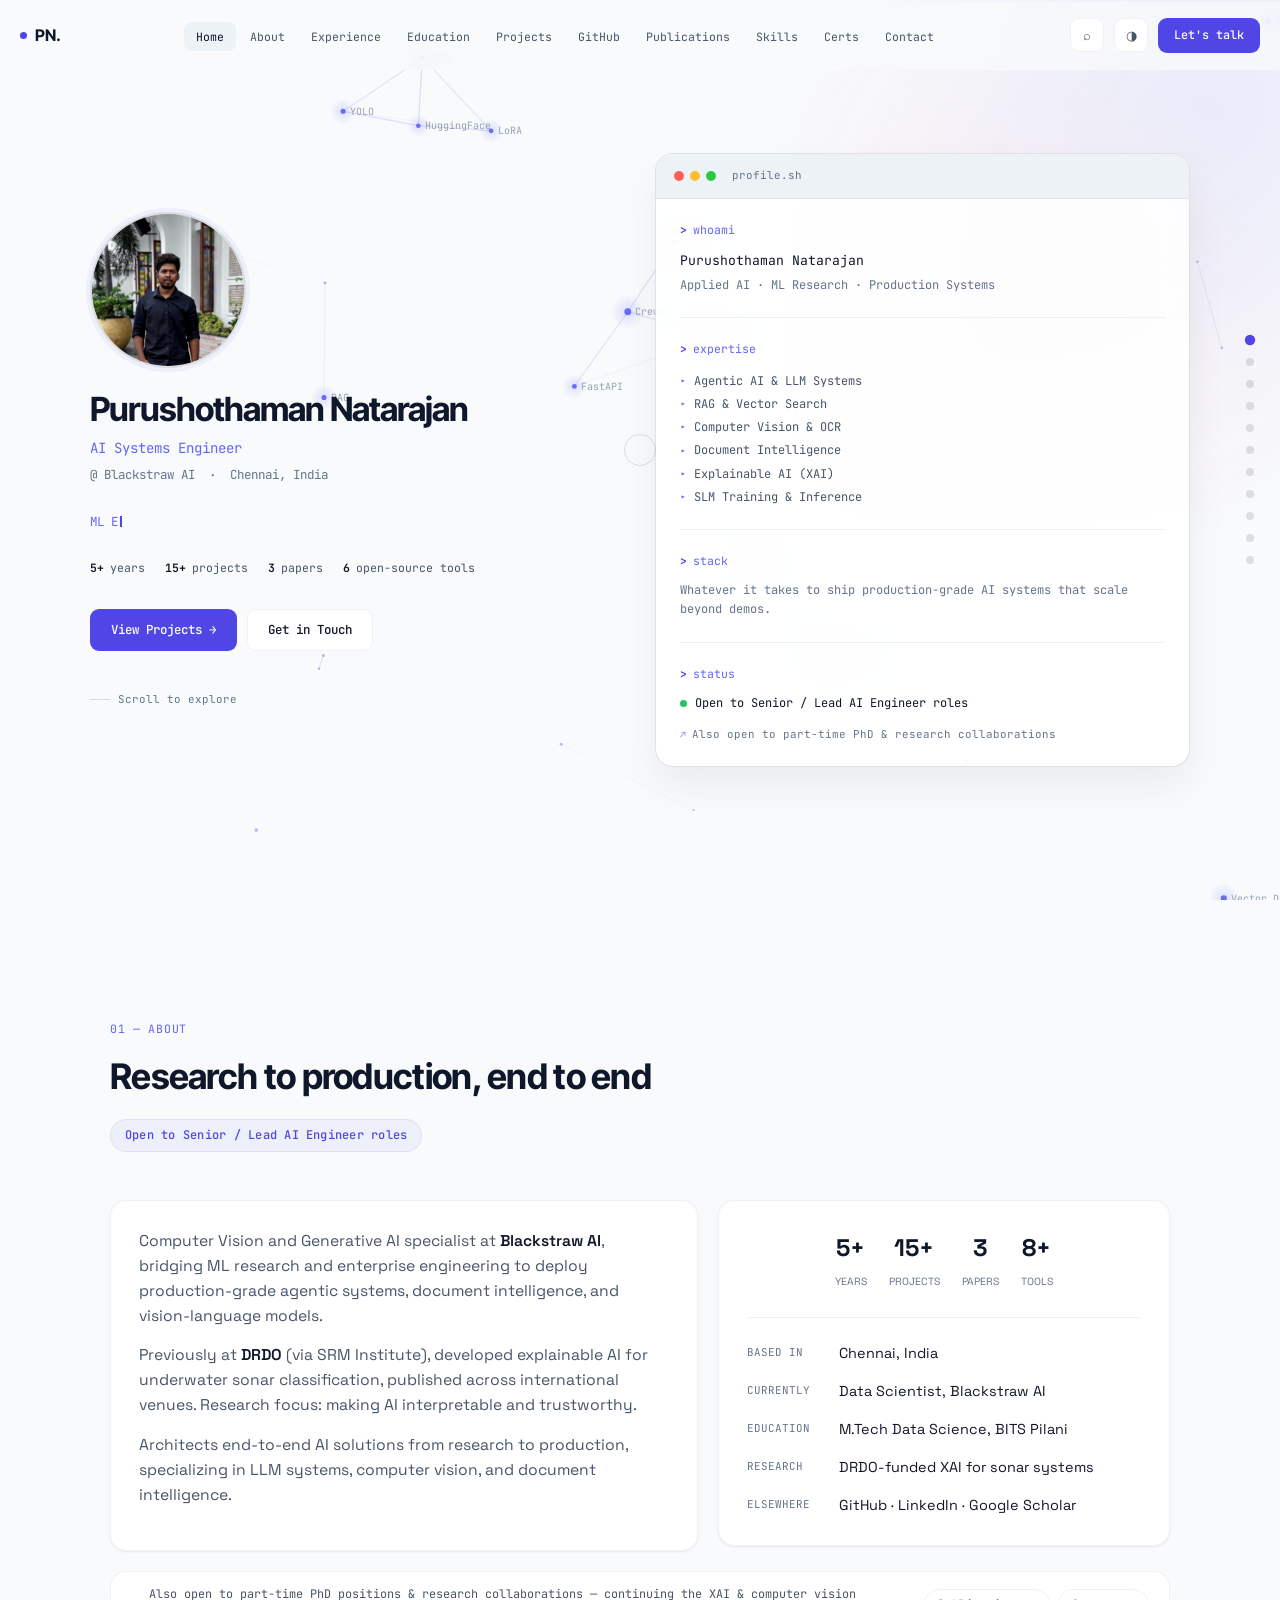
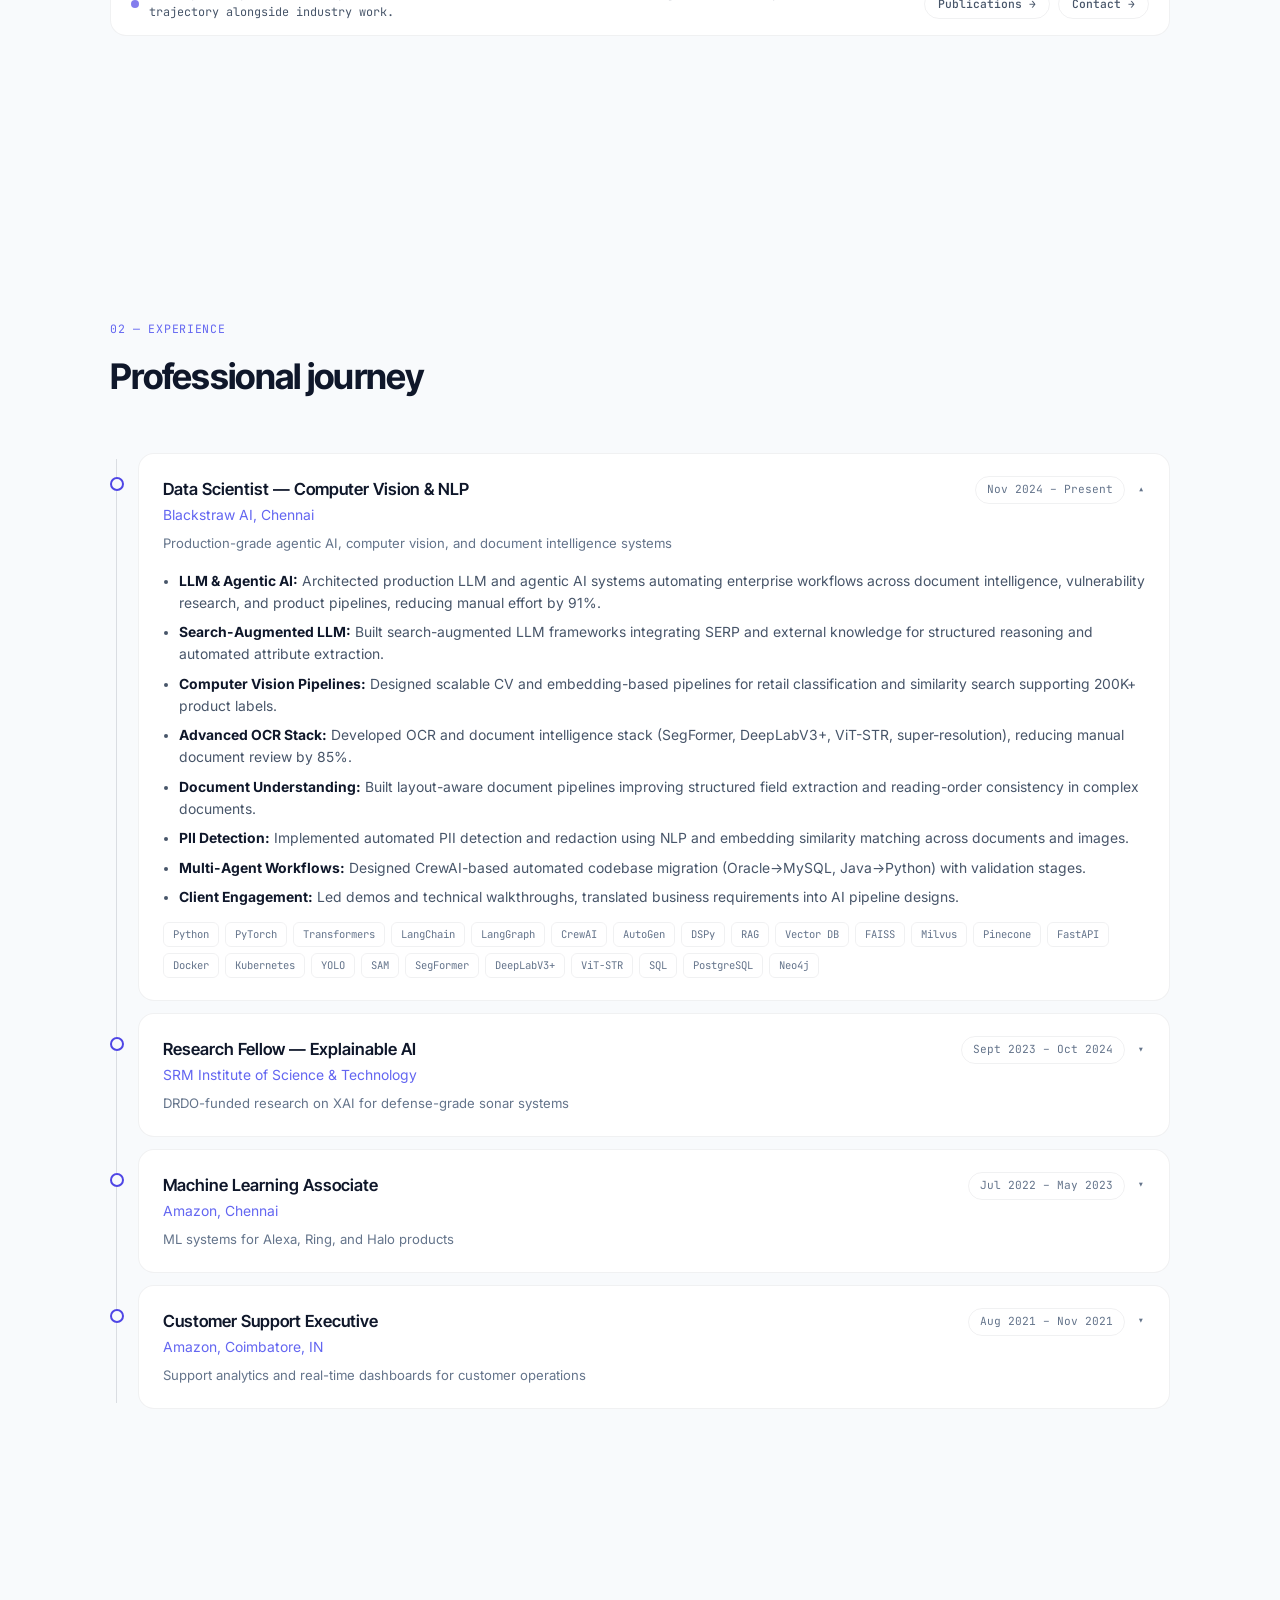
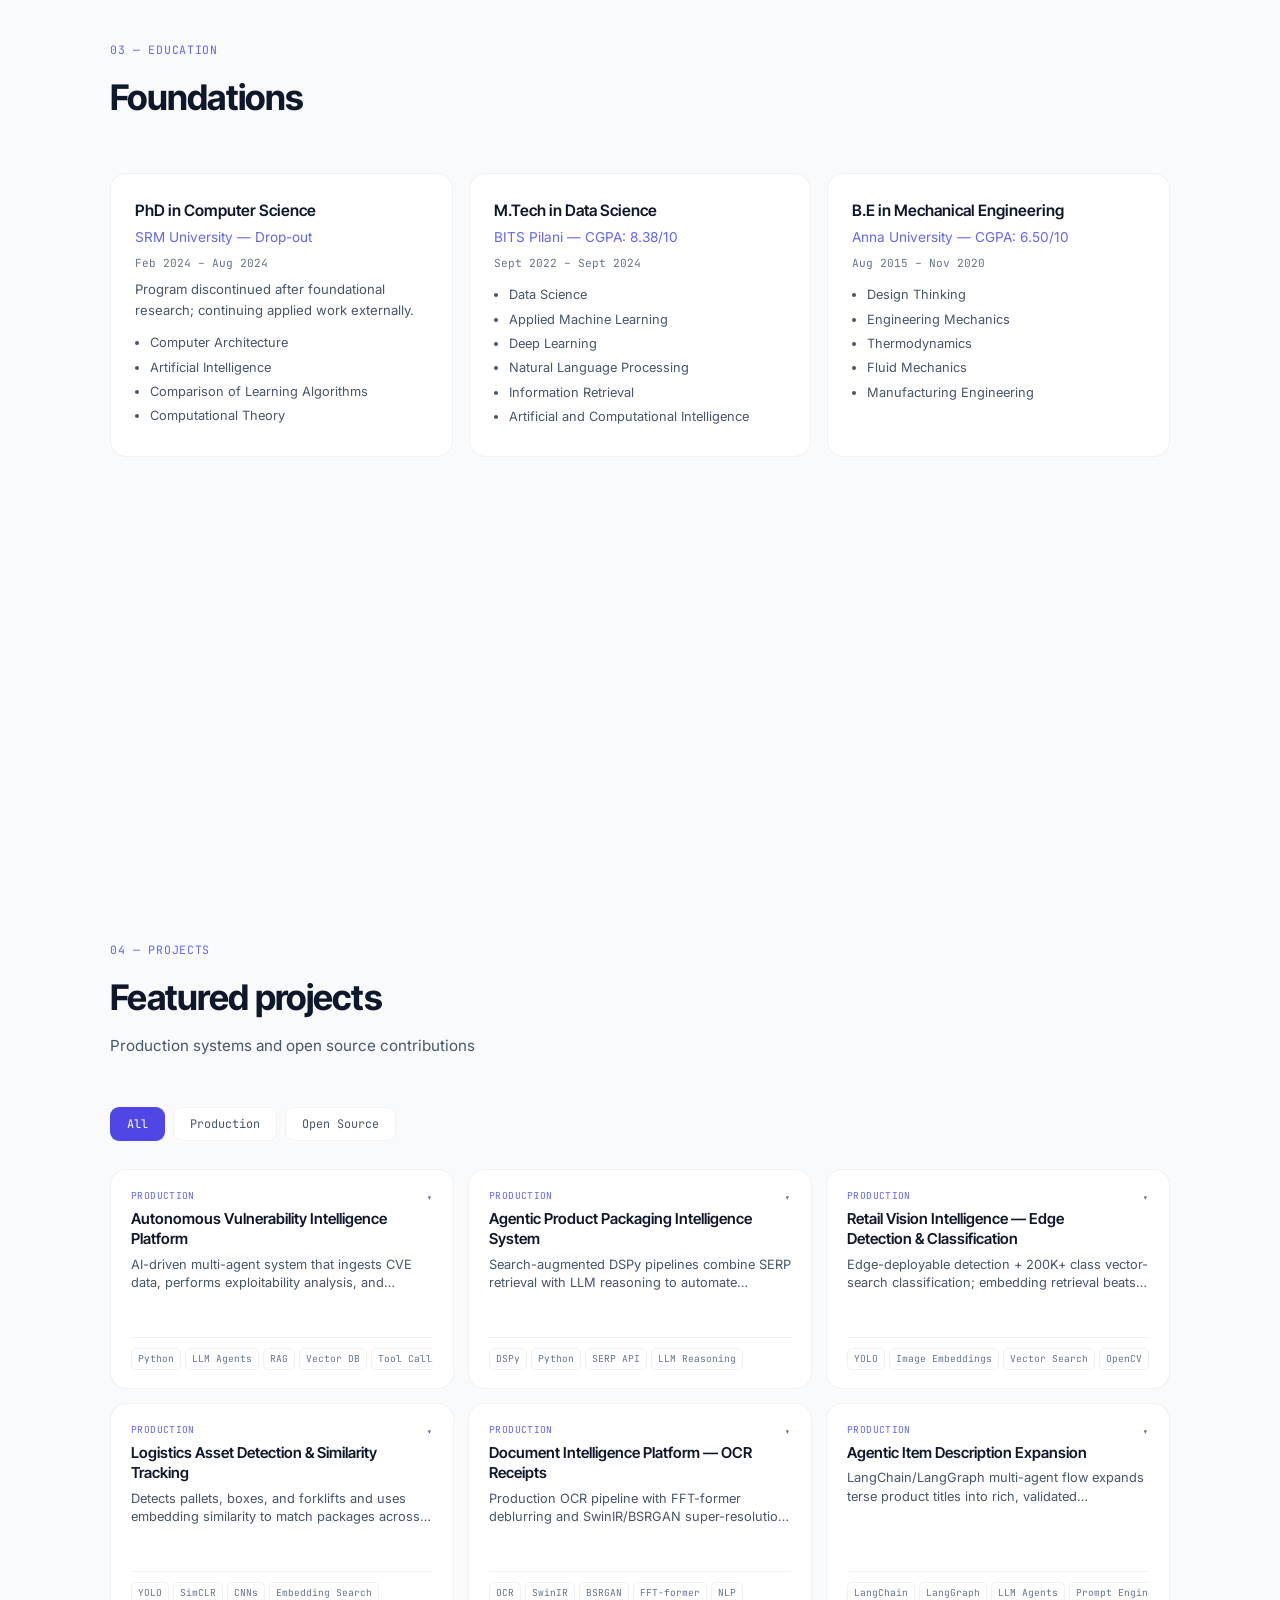
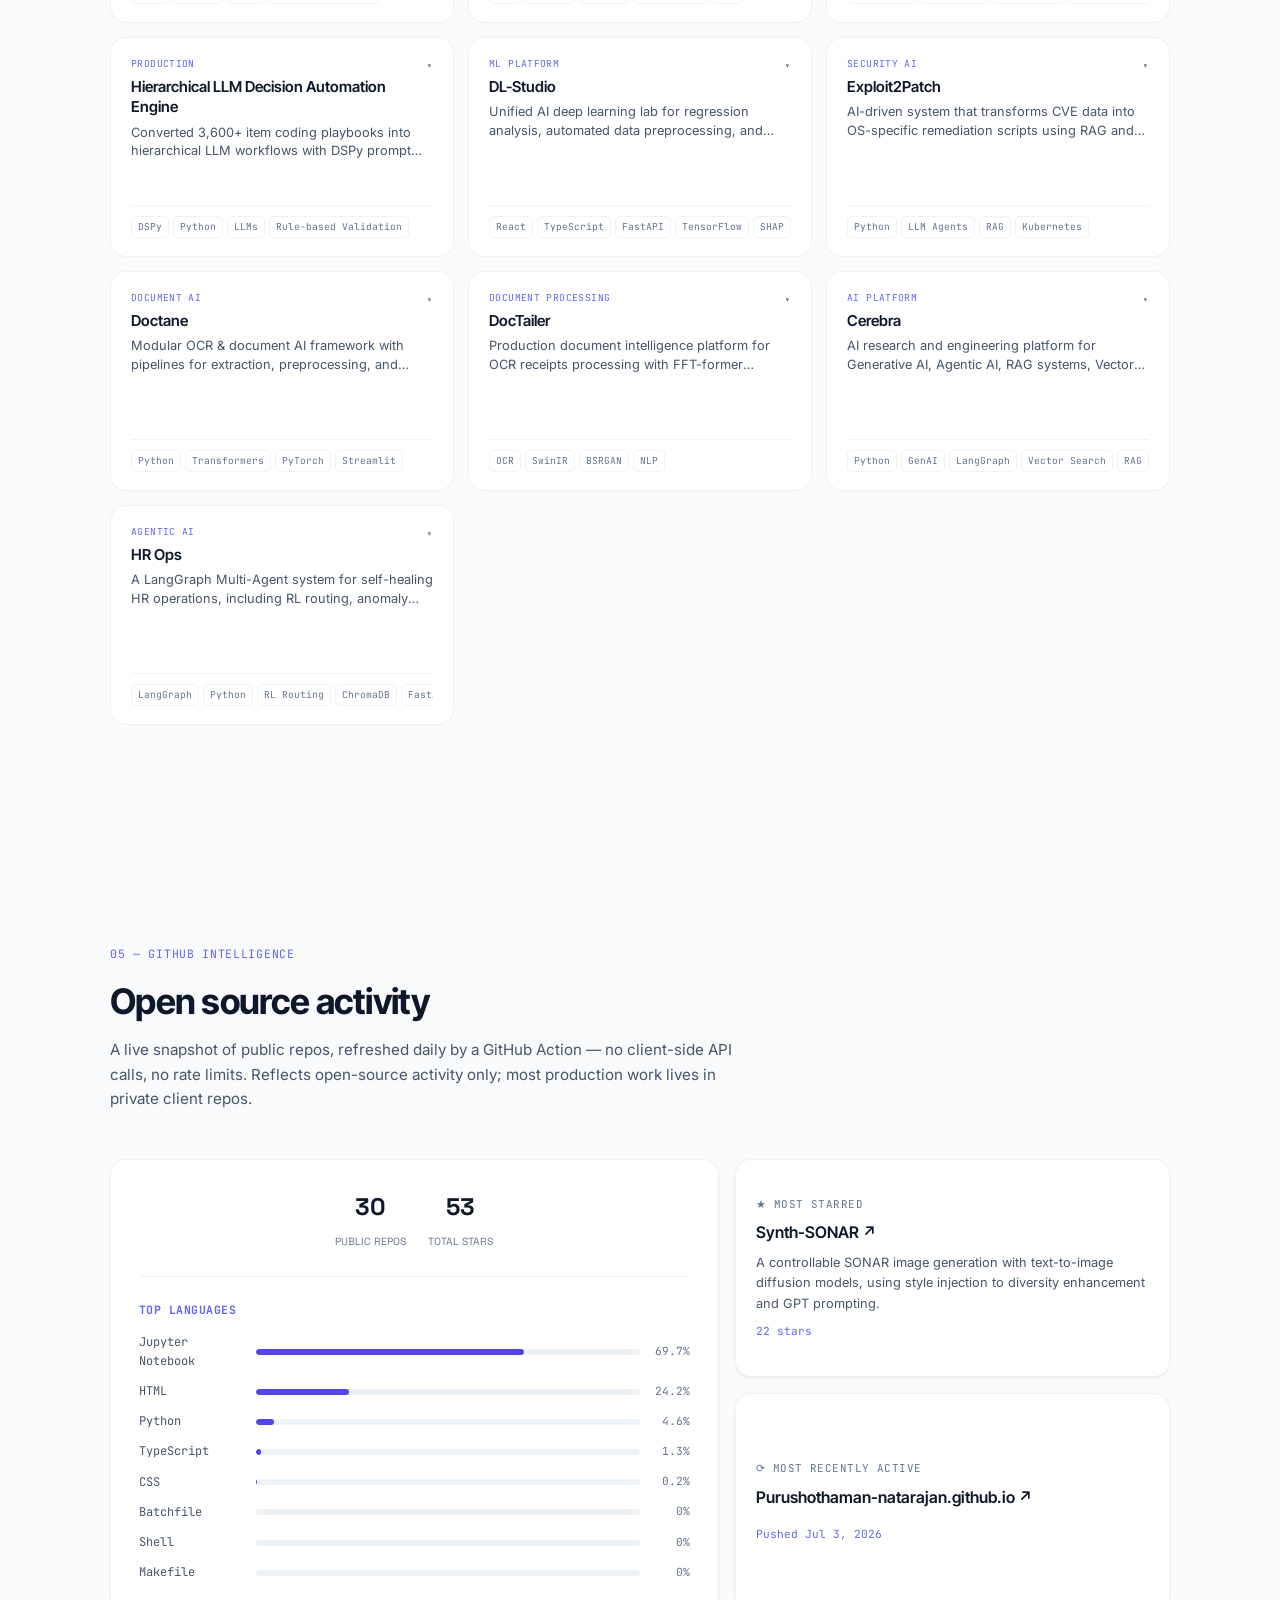
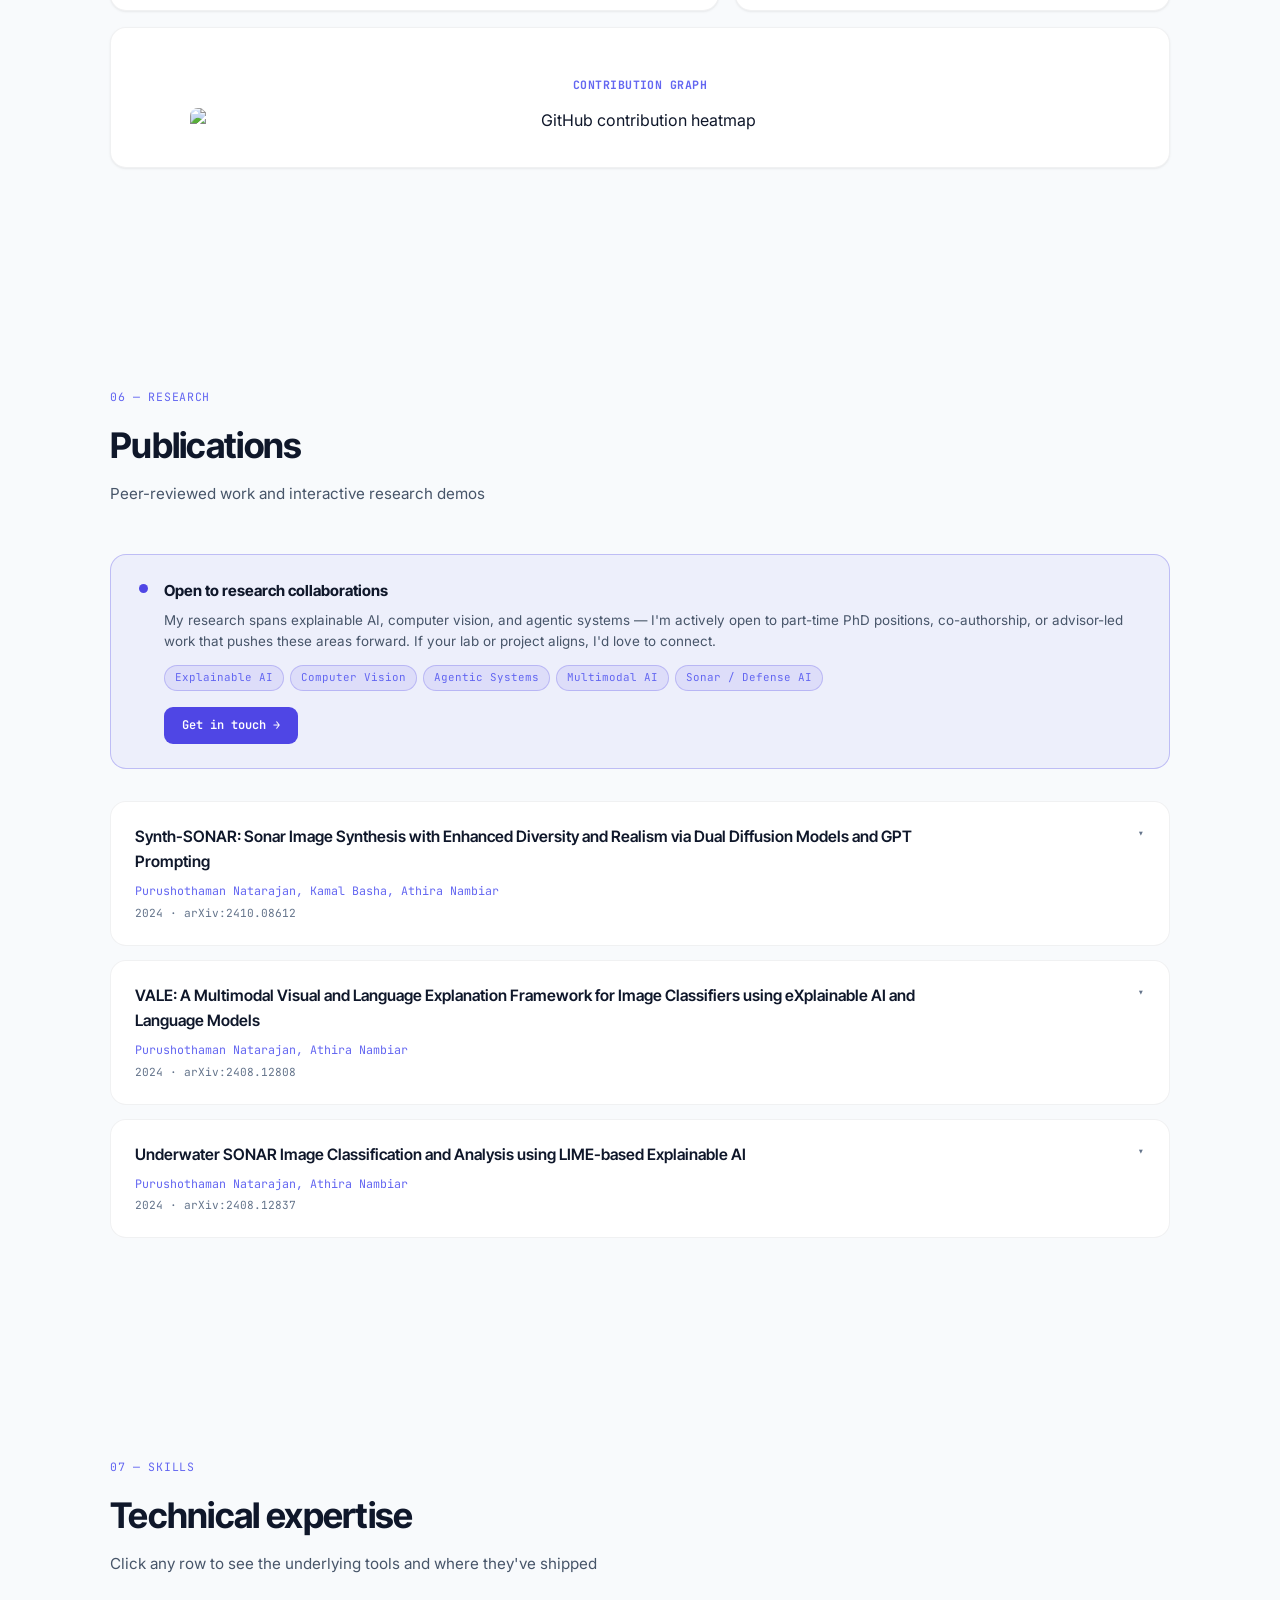
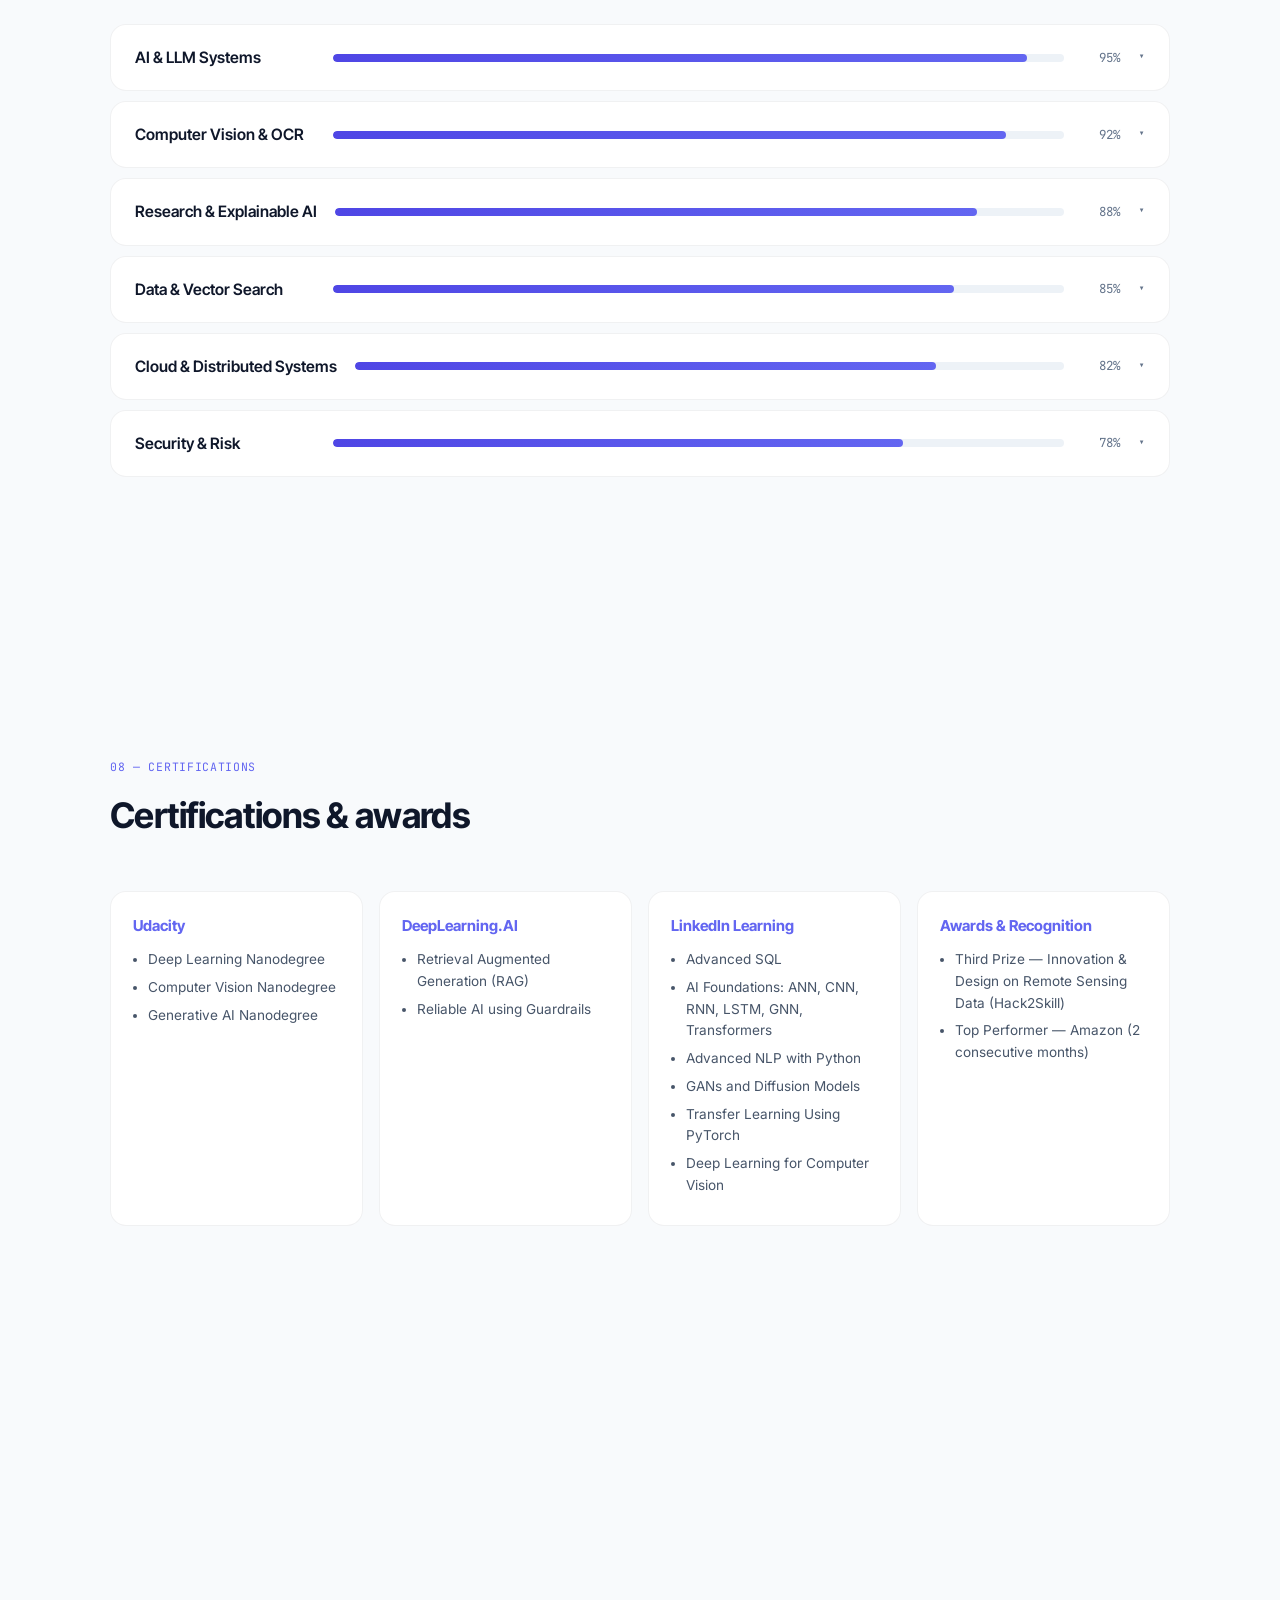
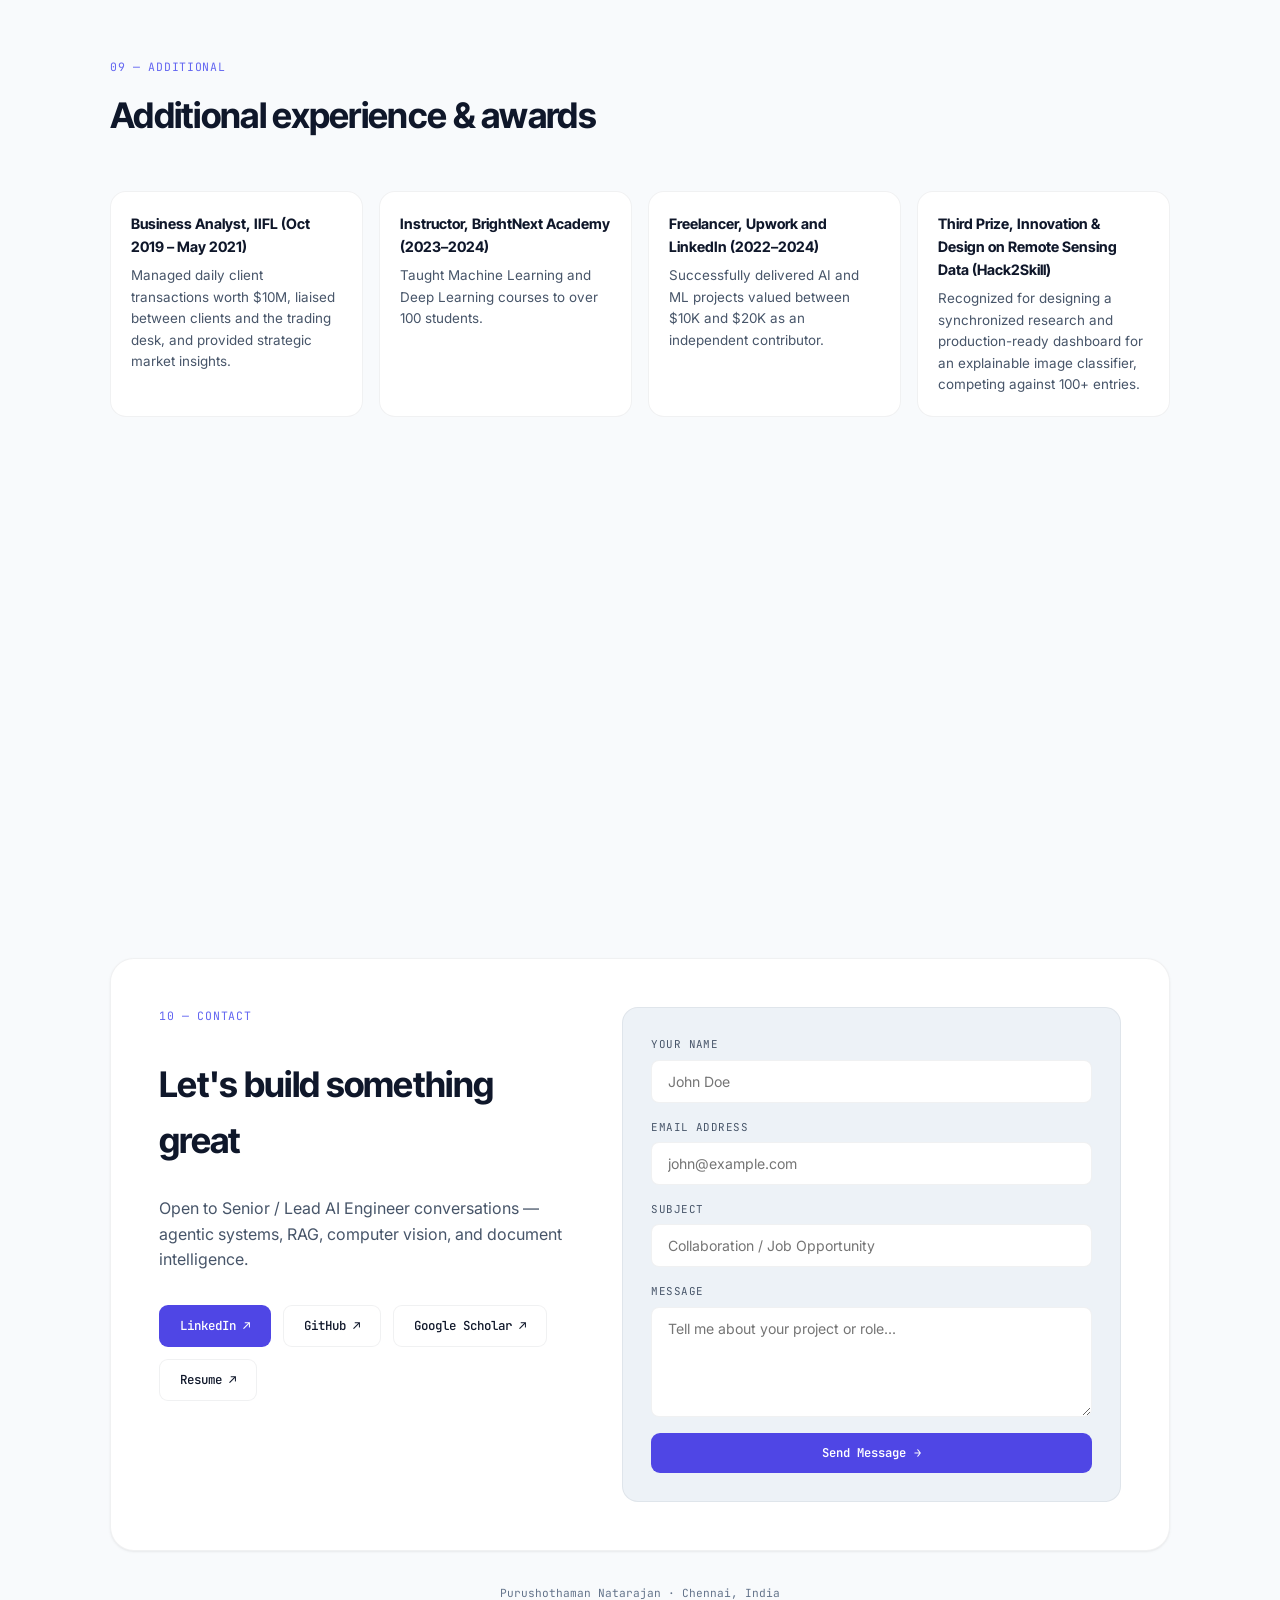
==== commit ff9712c6: "feat: add responsive mobile styling for the about-research section" ====
--- a/index.html
+++ b/index.html
@@ -2077,6 +2077,32 @@
 
       .about-grid {
         grid-template-columns: 1fr;
+      }
+
+      .about-research-strip {
+        flex-direction: column;
+        align-items: flex-start;
+        gap: 16px;
+      }
+
+      .about-research-left {
+        align-items: flex-start;
+      }
+
+      .about-research-dot {
+        margin-top: 5px;
+      }
+
+      .about-research-links {
+        width: 100%;
+        justify-content: flex-start;
+        gap: 10px;
+        flex-wrap: wrap;
+      }
+
+      .about-research-link {
+        padding: 8px 16px;
+        font-size: 0.75rem;
       }
 
       section {
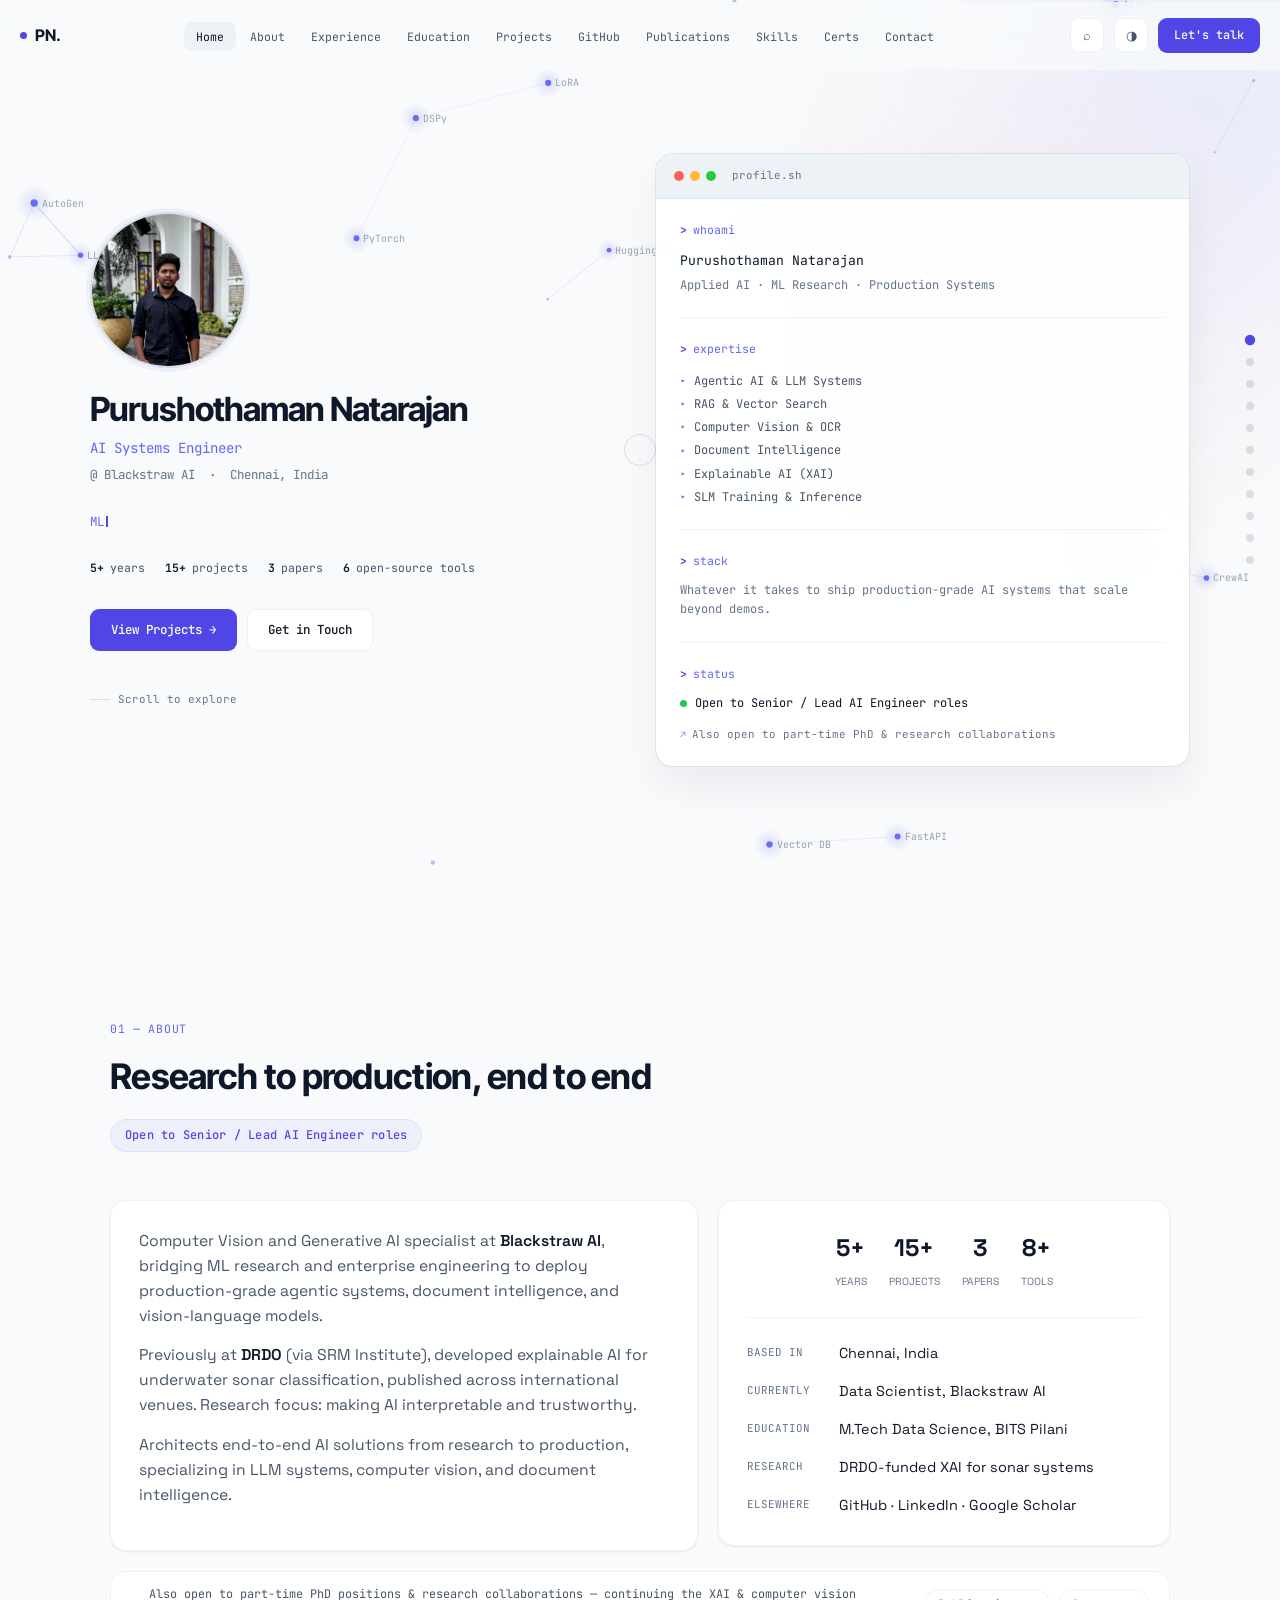
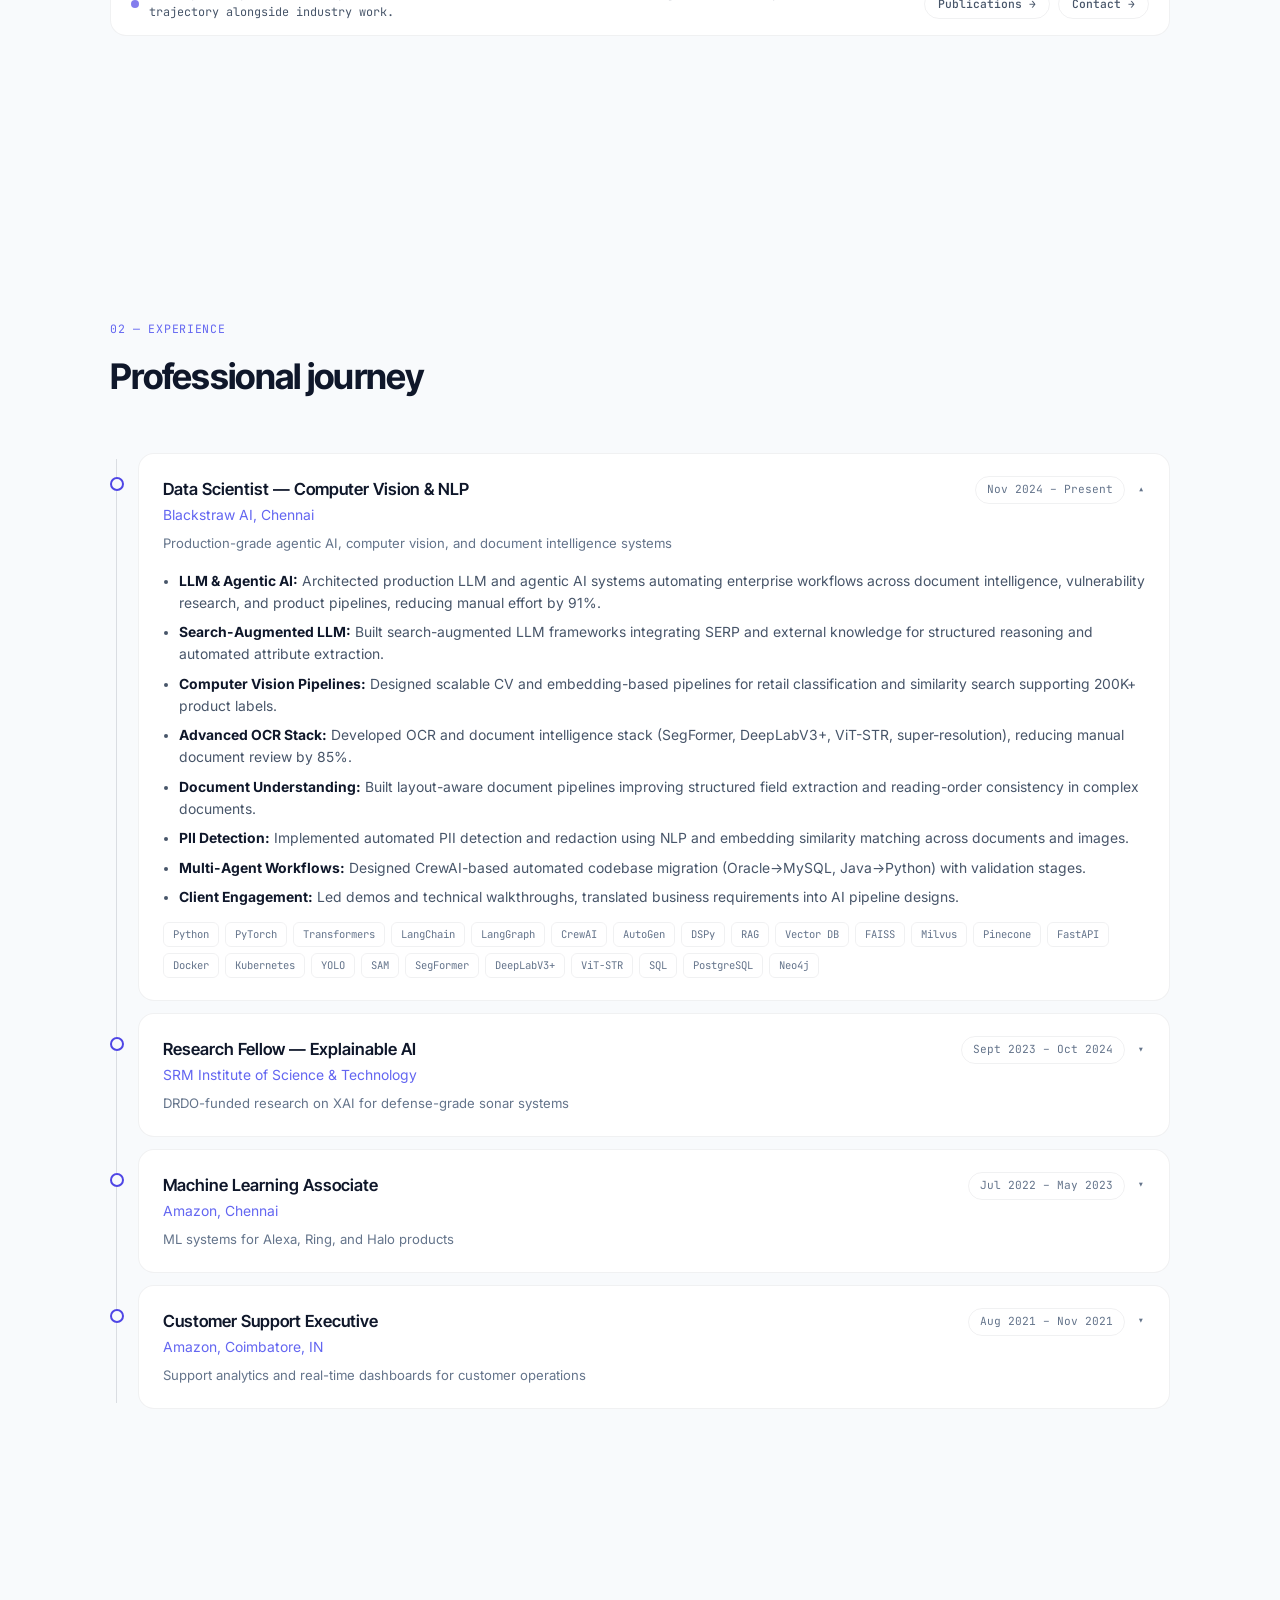
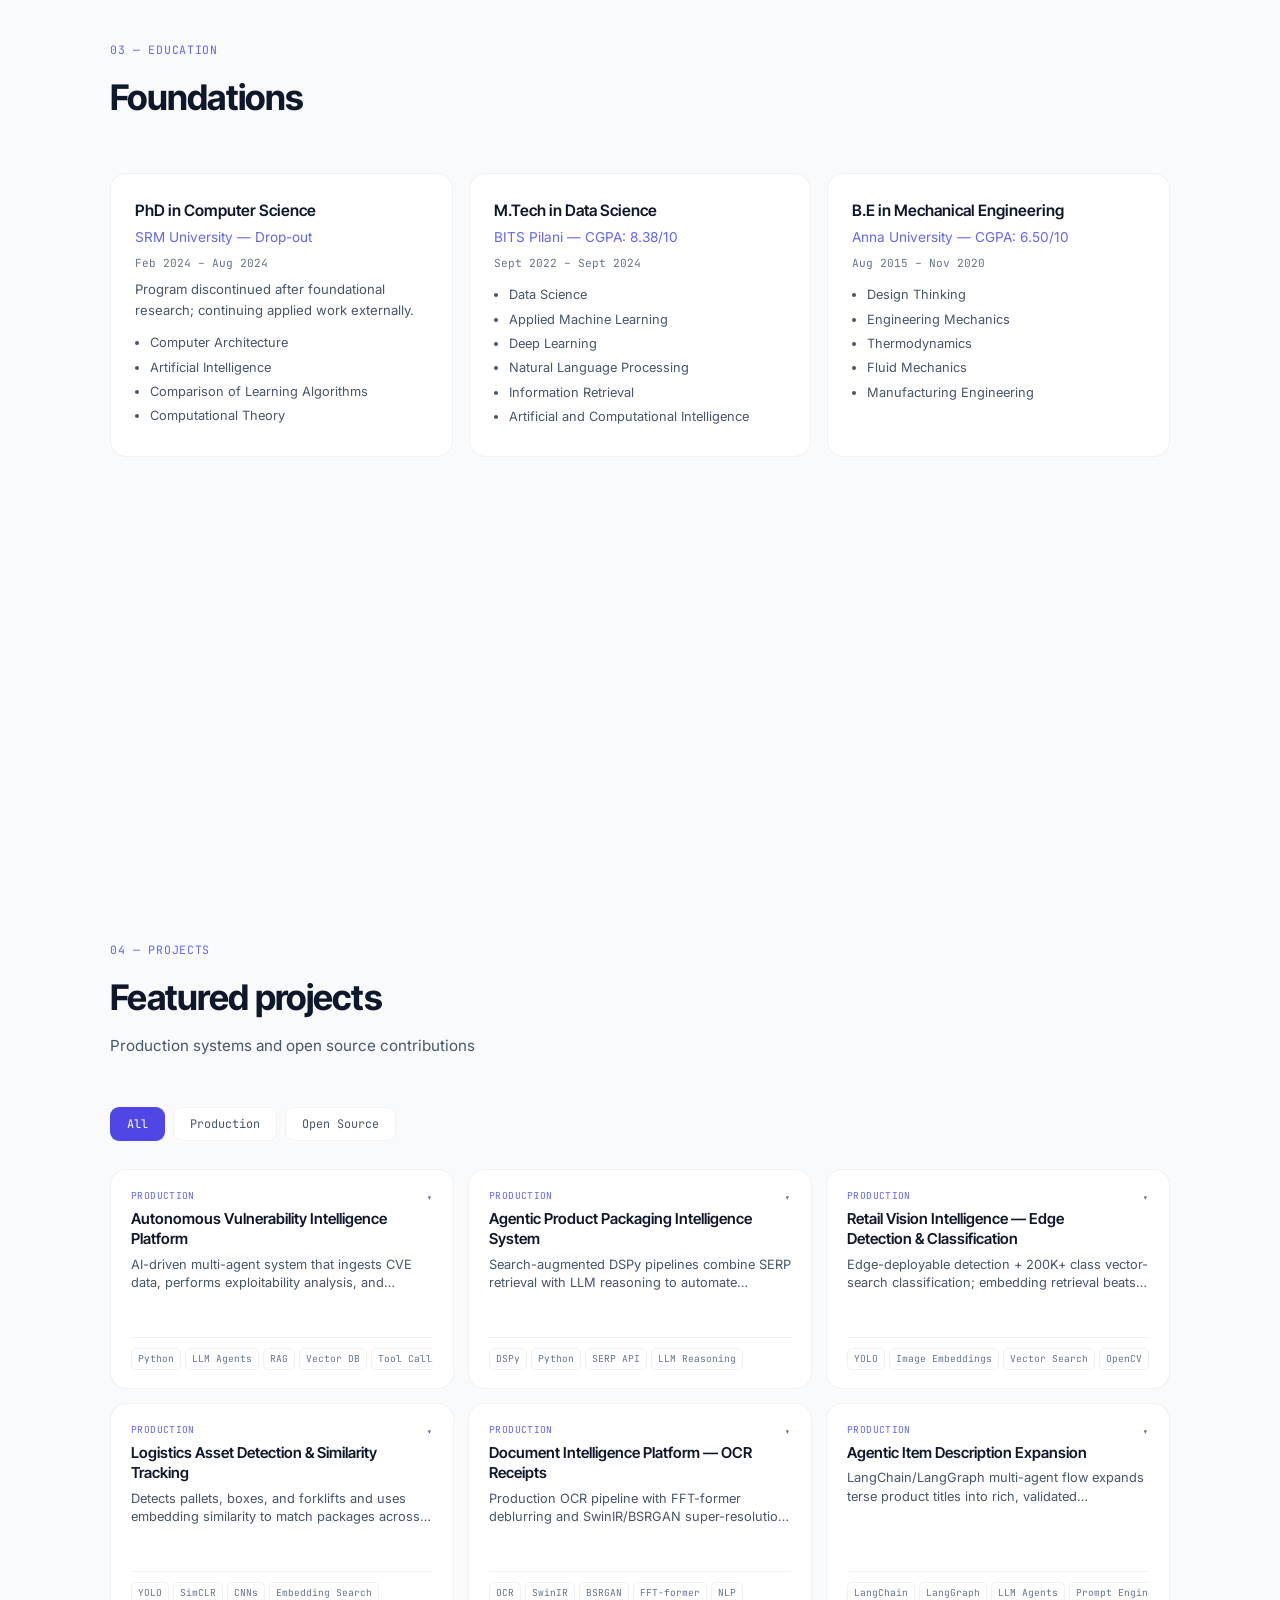
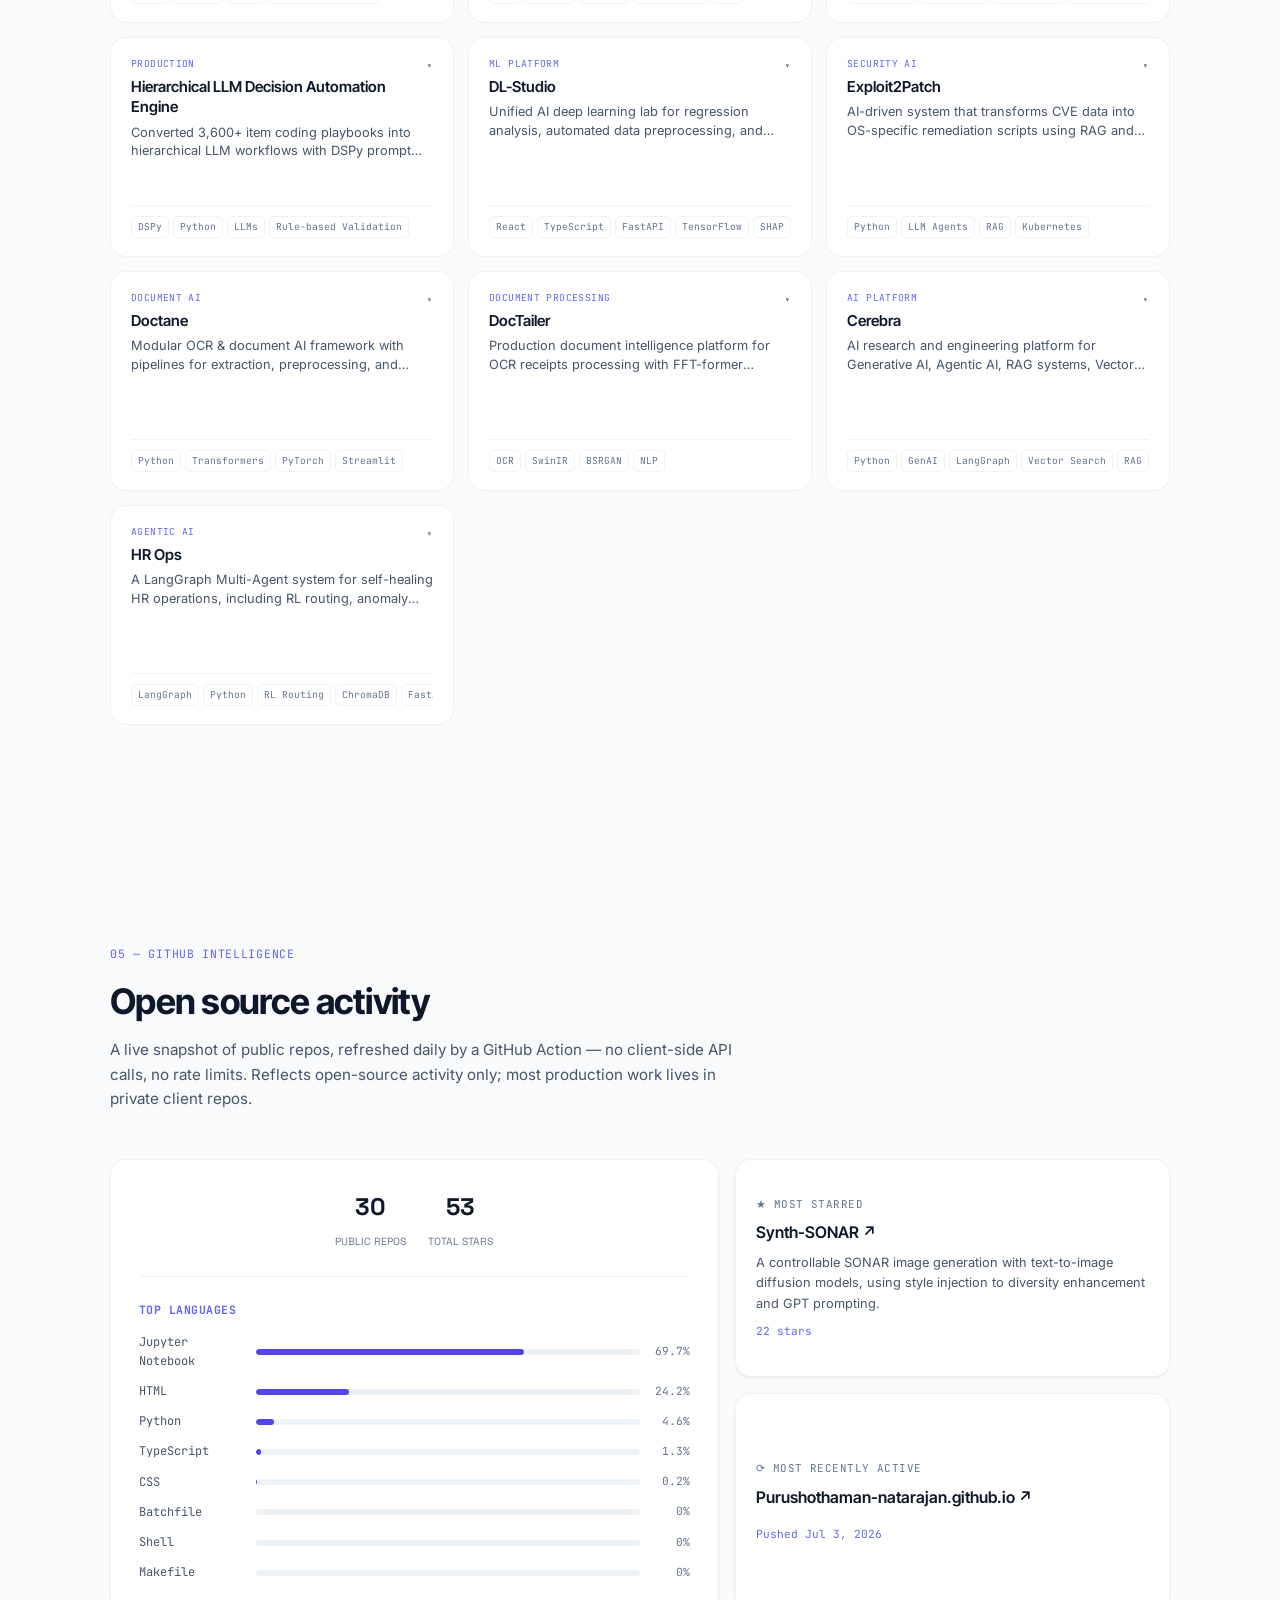
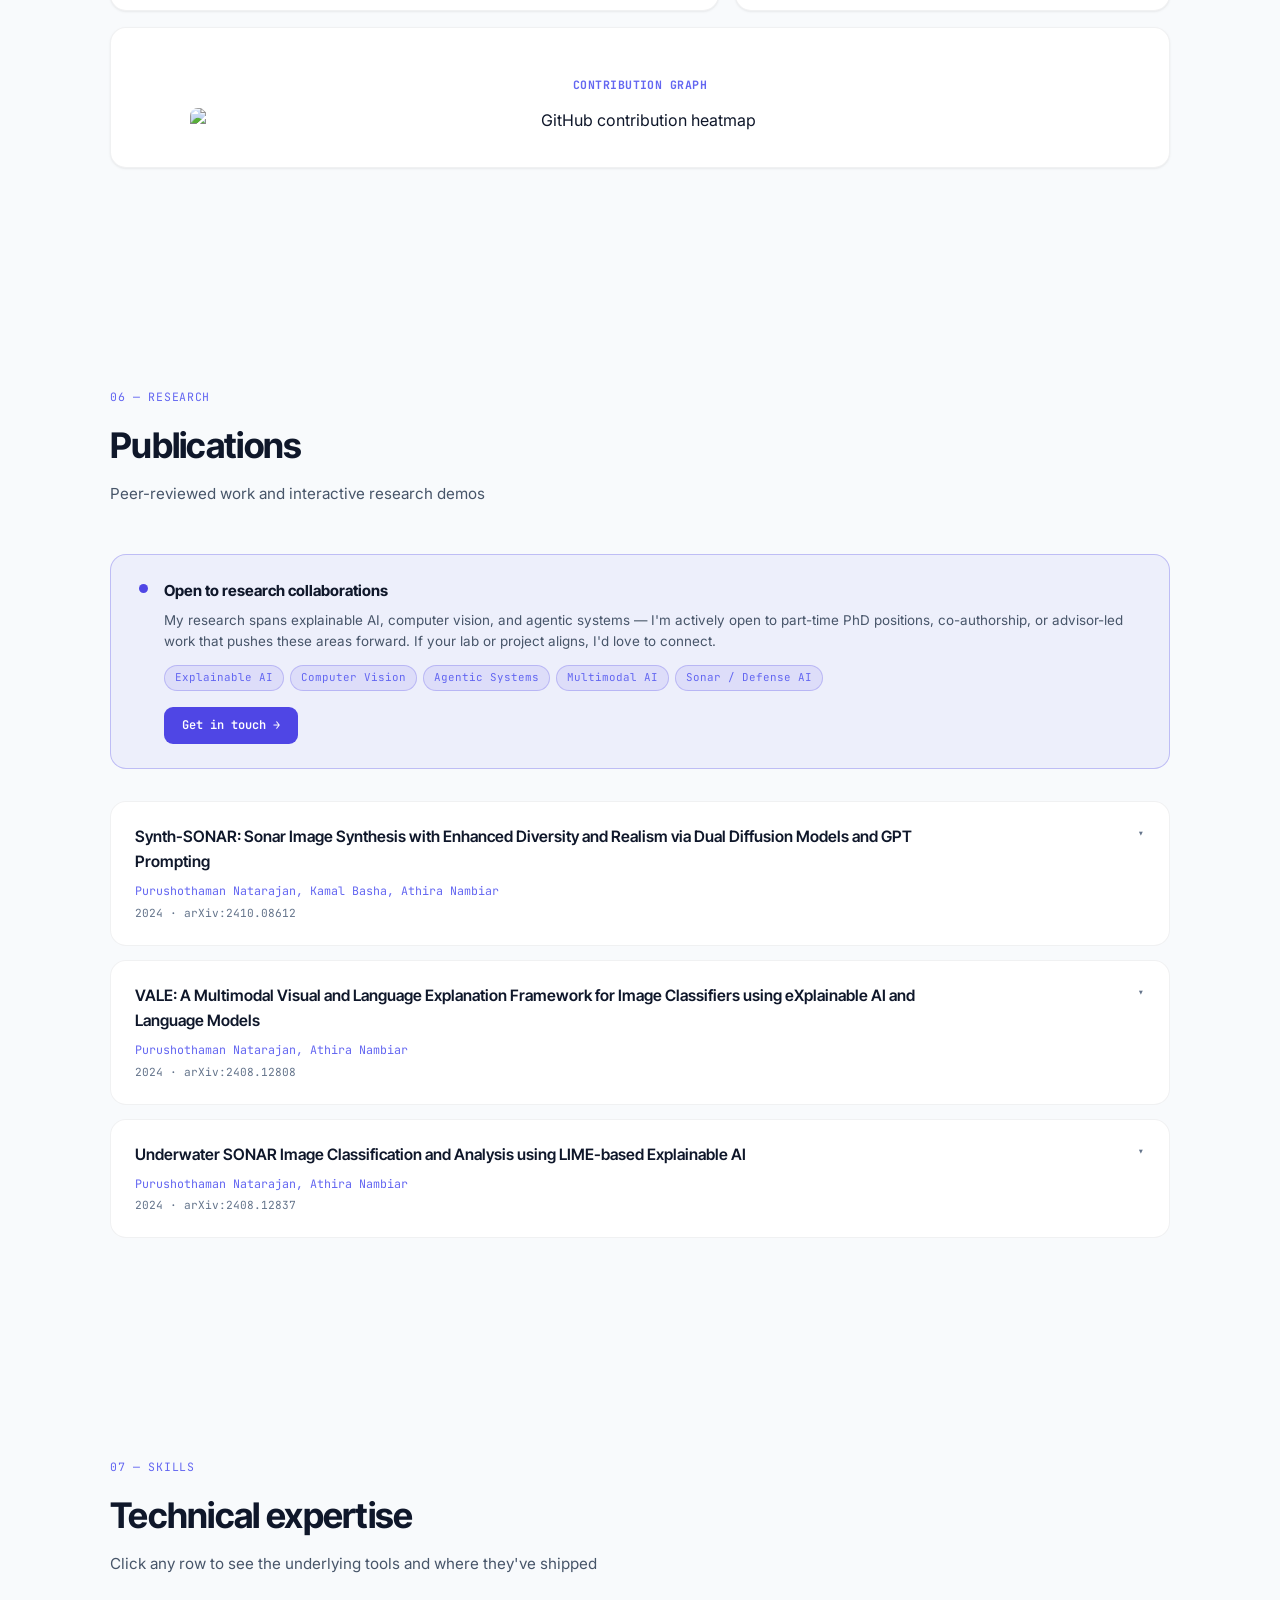
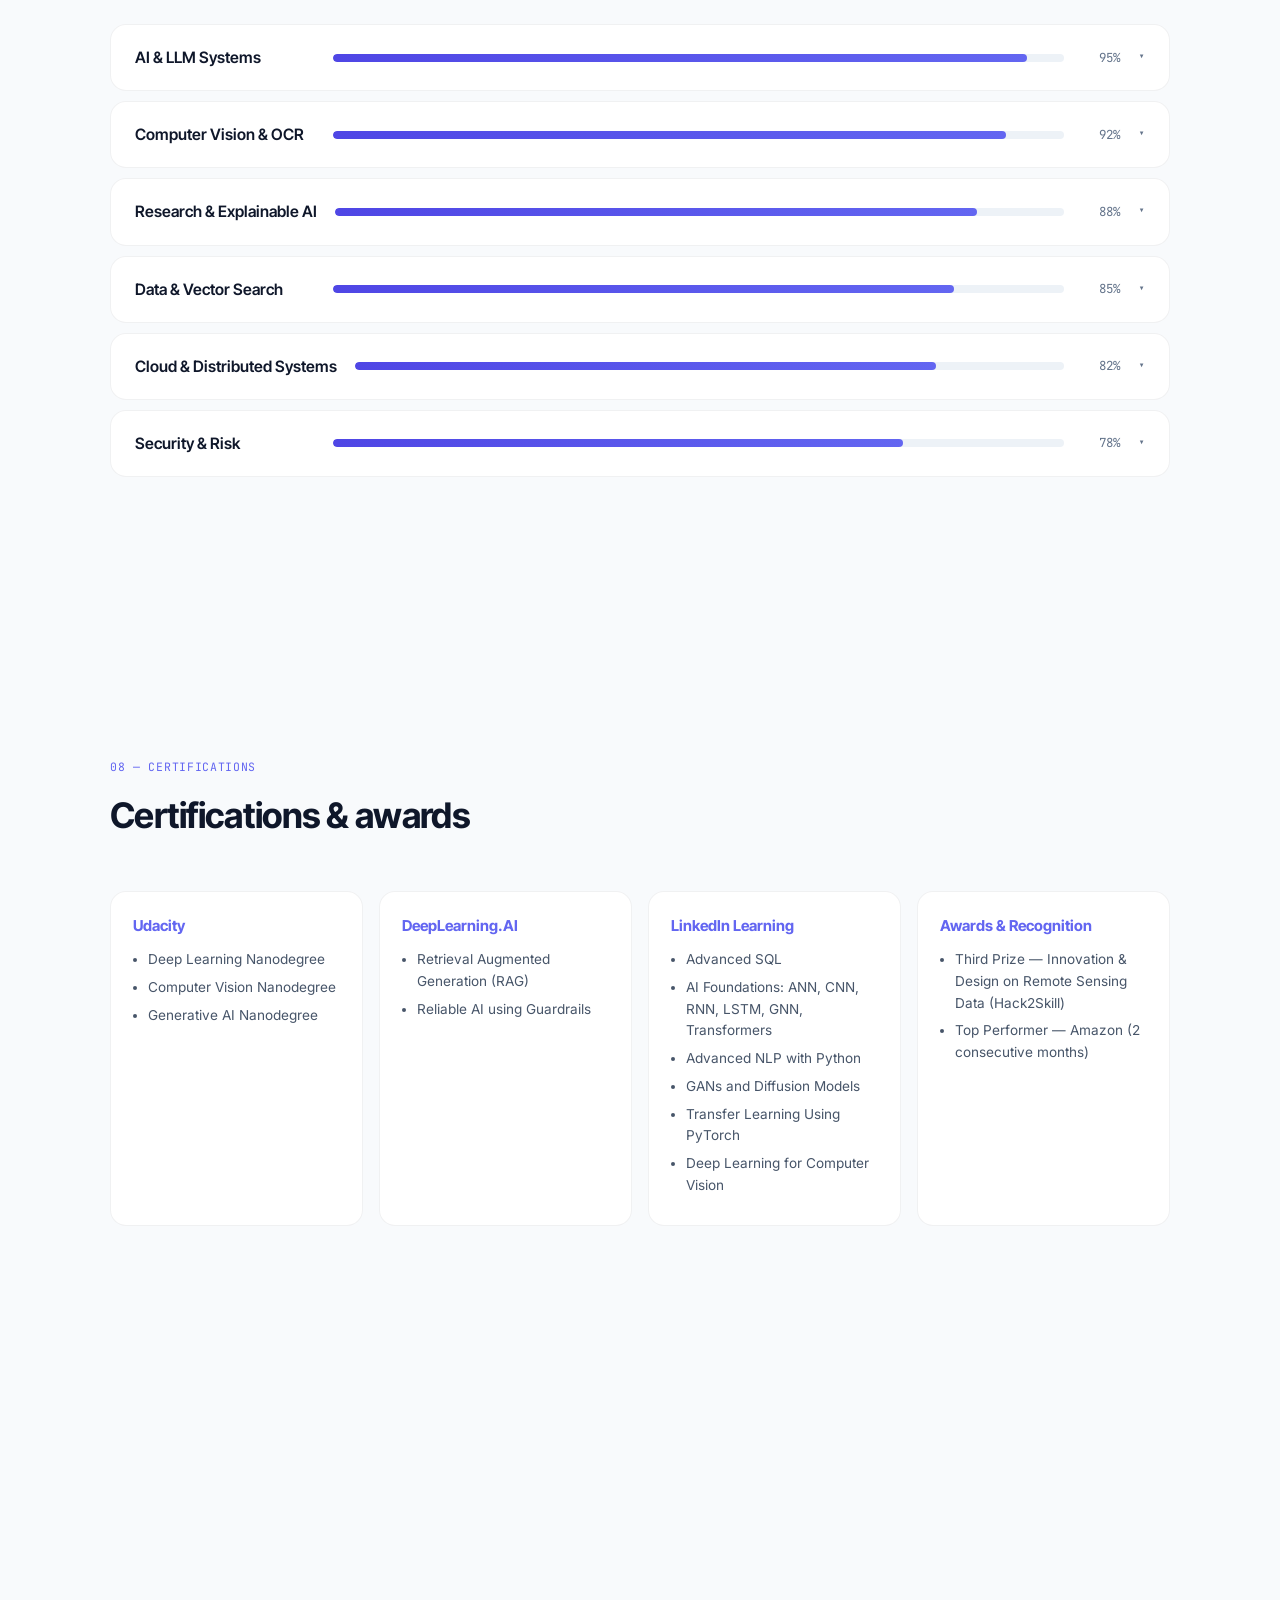
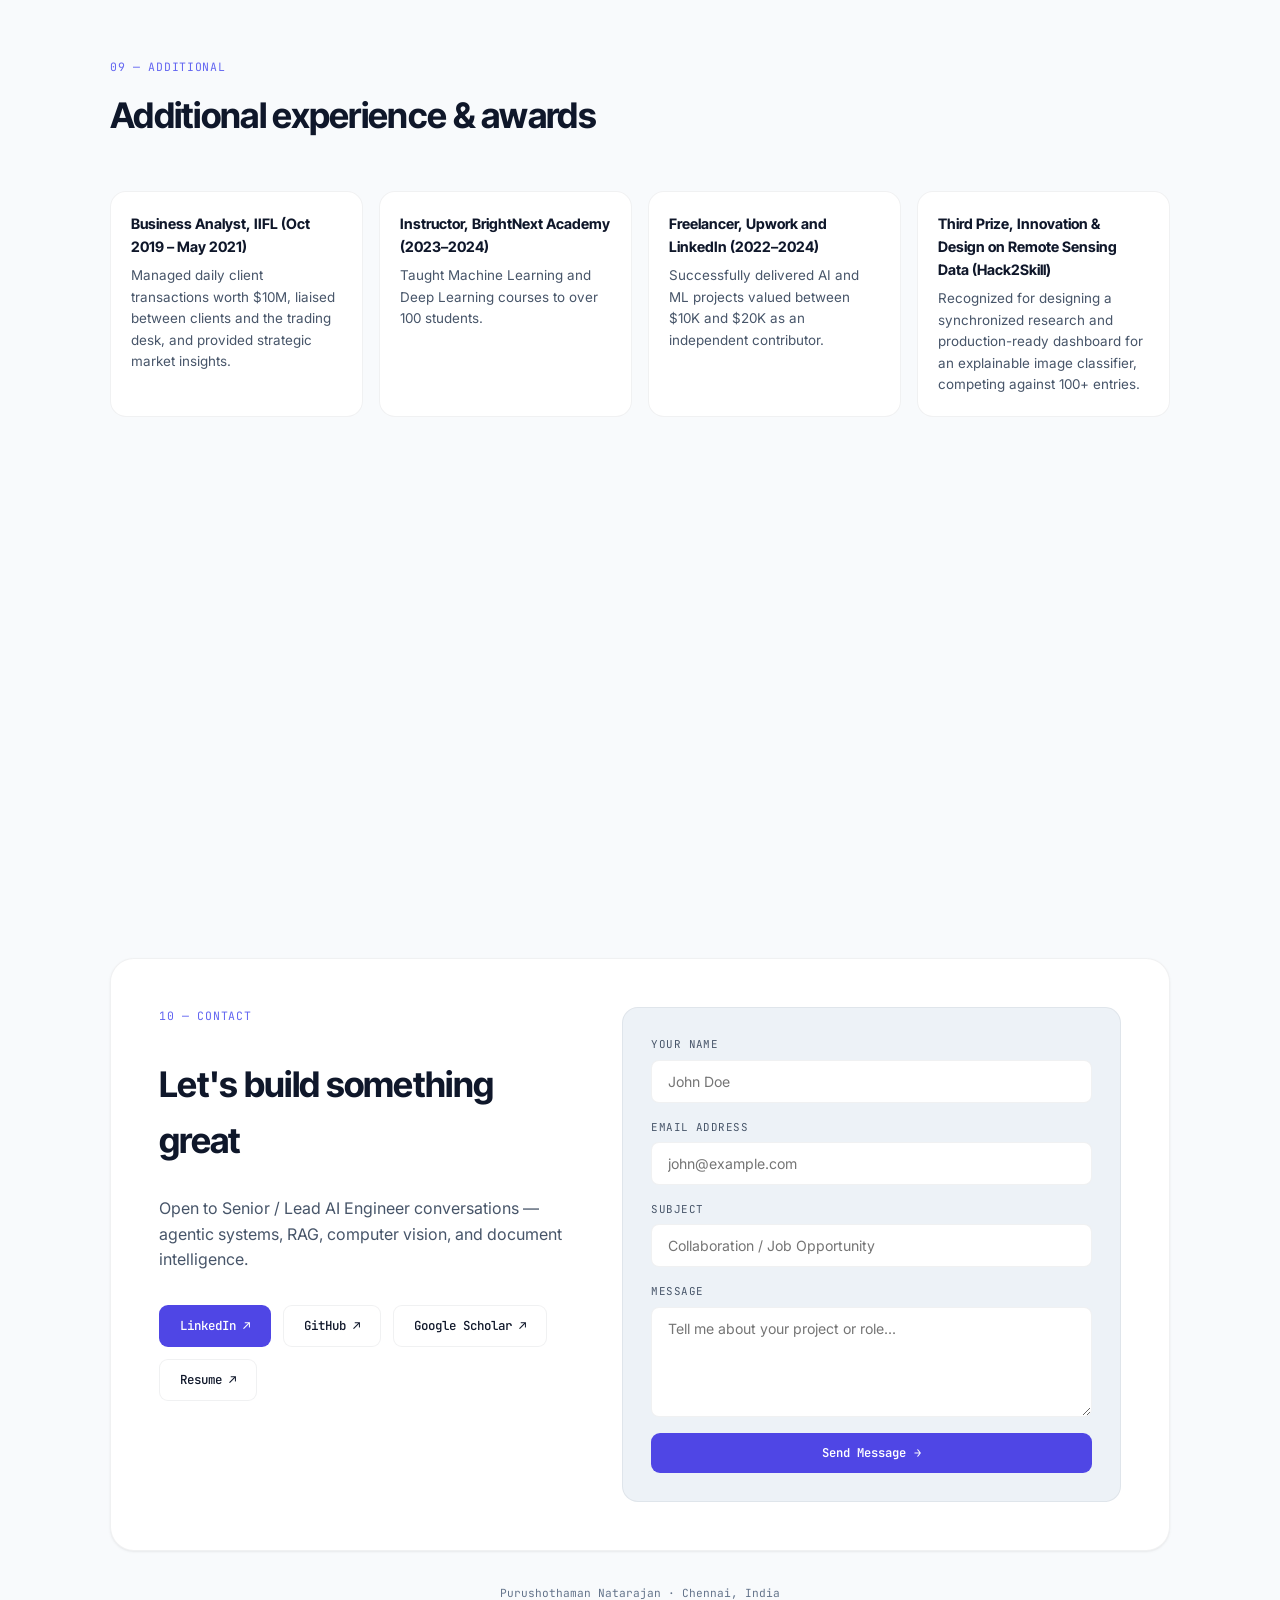
==== commit b2ea381b: "feat: integrate Statcounter analytics and update sitemap lastmod date" ====
--- a/index.html
+++ b/index.html
@@ -4091,6 +4091,21 @@
     });
   })();
   </script>
+  <!-- Default Statcounter code for Portfolio https://purushothaman-natarajan.github.io/ -->
+  <script type="text/javascript">
+    var sc_project=13018506; 
+    var sc_invisible=1; 
+    var sc_security="5dd7fec5"; 
+  </script>
+  <script type="text/javascript" src="https://www.statcounter.com/counter/counter.js" async></script>
+  <noscript>
+    <div class="statcounter">
+      <a title="free web stats" href="https://statcounter.com/" target="_blank">
+        <img class="statcounter" src="https://c.statcounter.com/13018506/0/5dd7fec5/1/" alt="free web stats" referrerPolicy="no-referrer-when-downgrade">
+      </a>
+    </div>
+  </noscript>
+  <!-- End of Statcounter Code -->
 </body>
 
 </html>
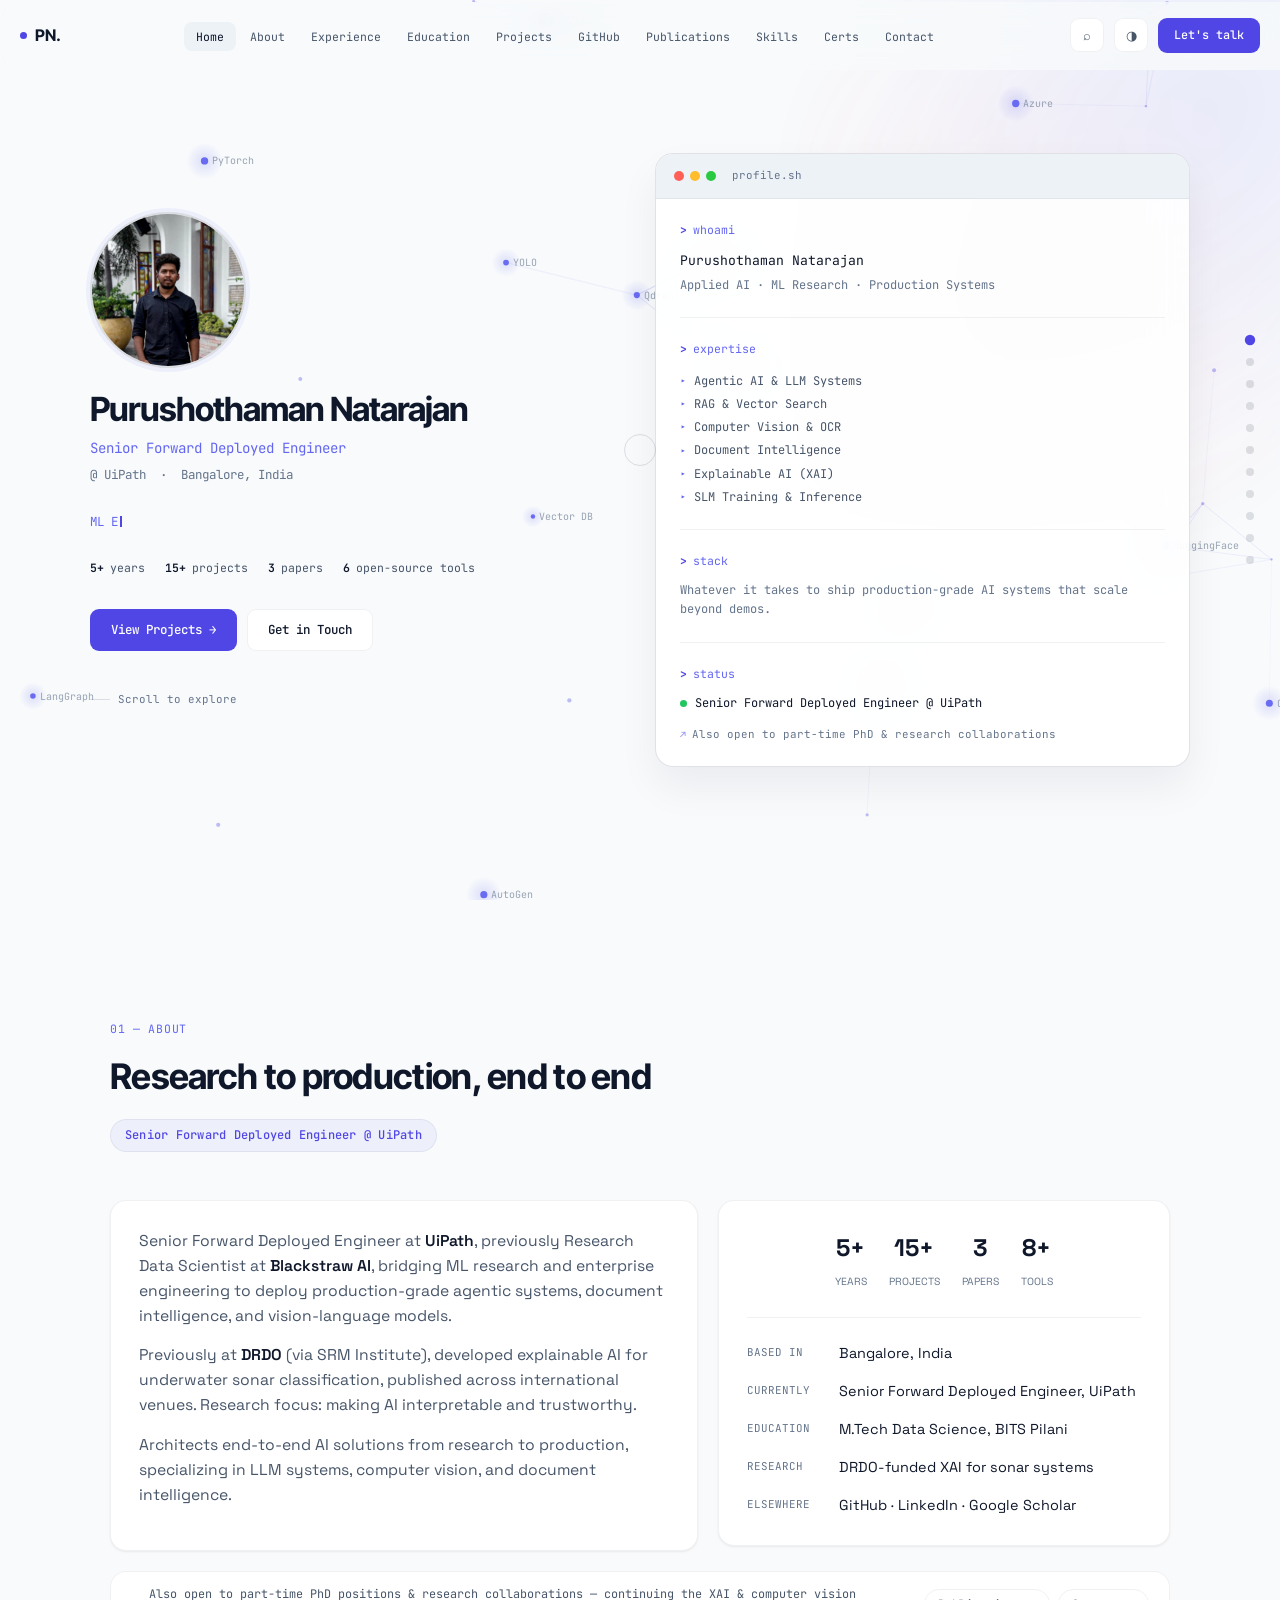
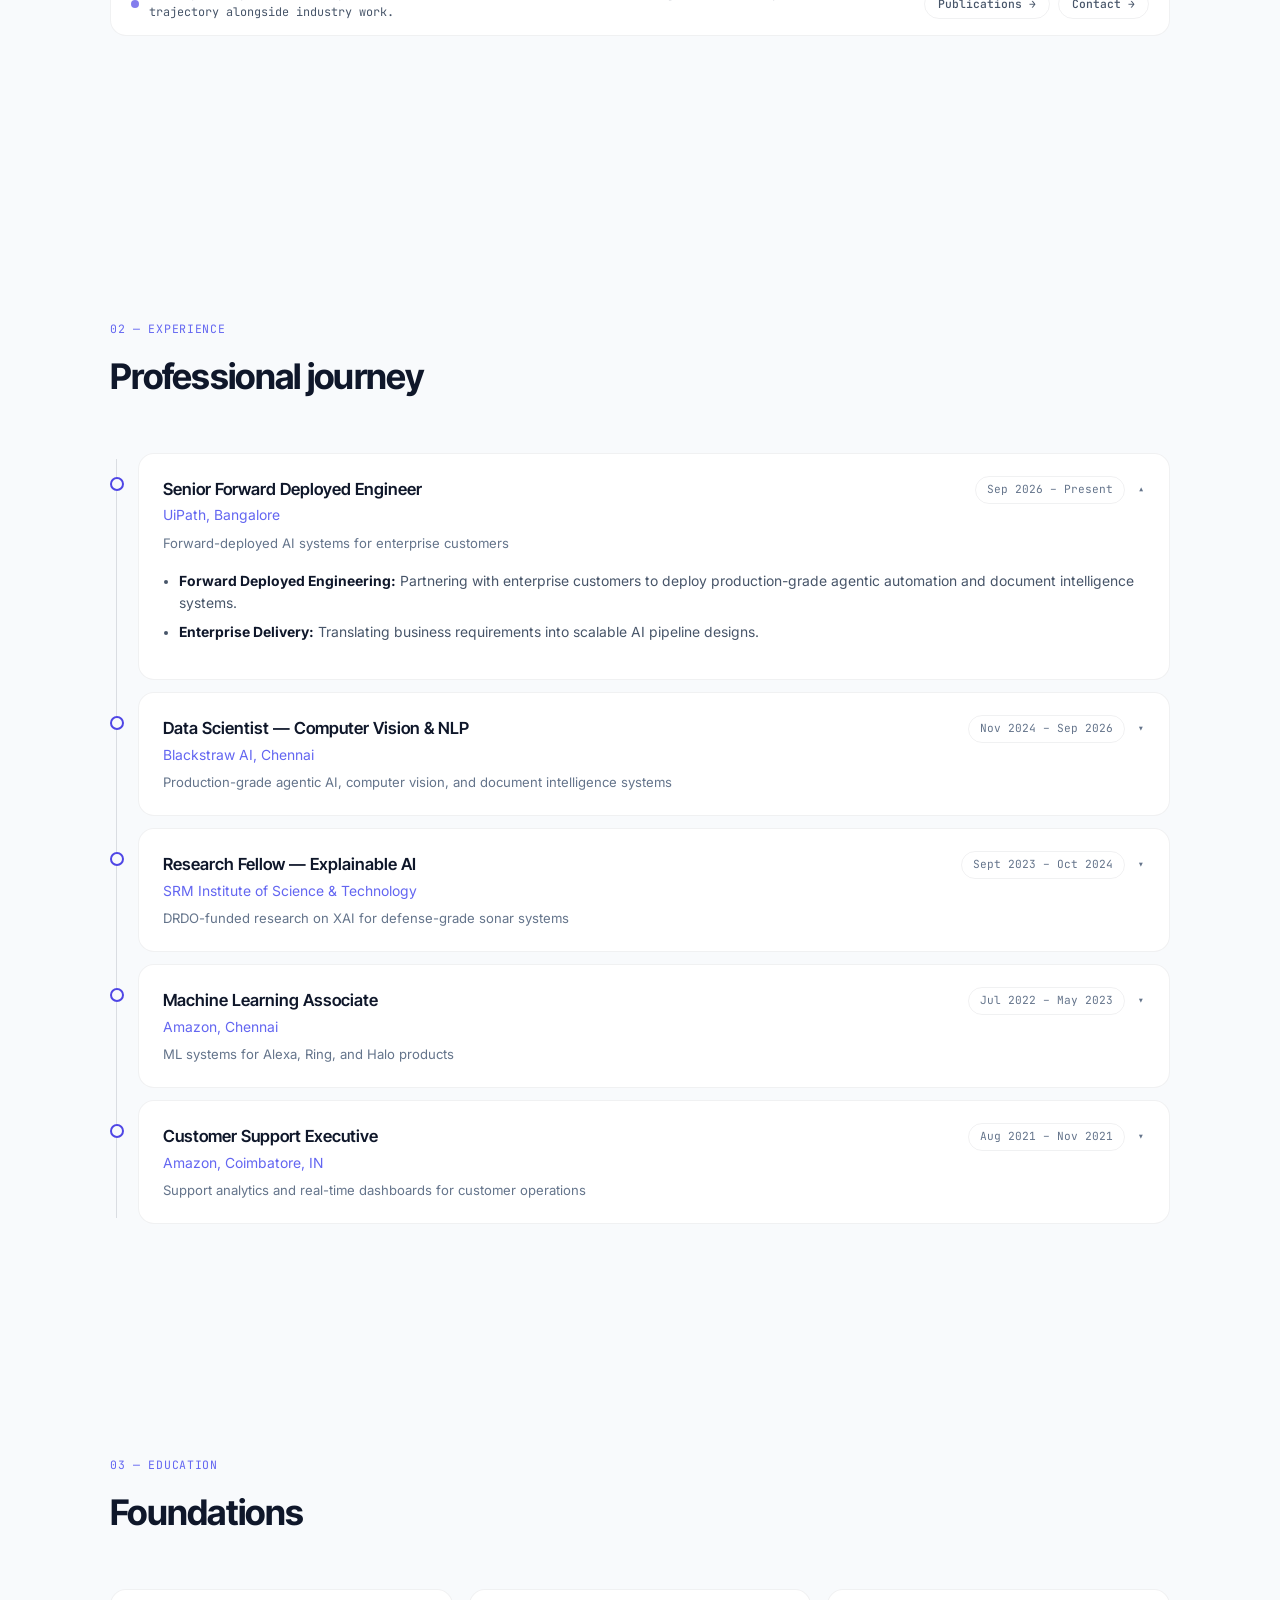
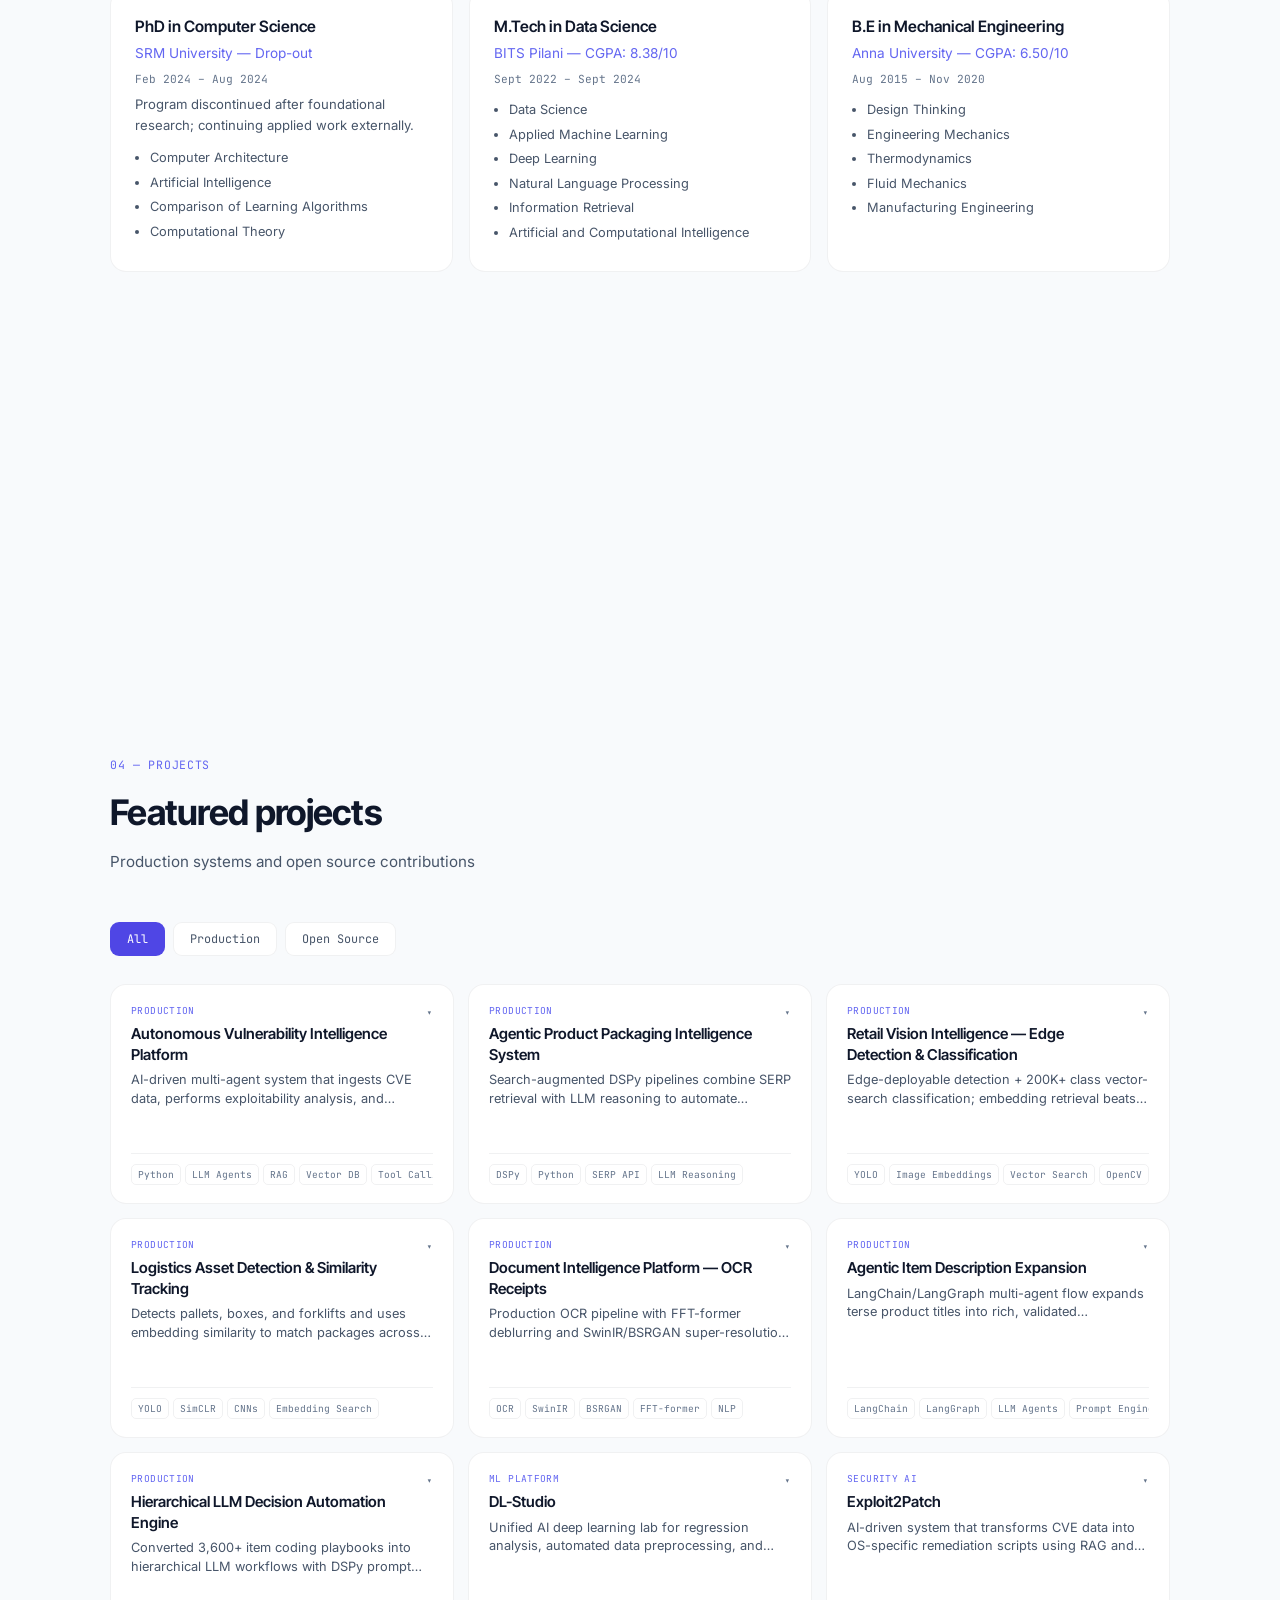
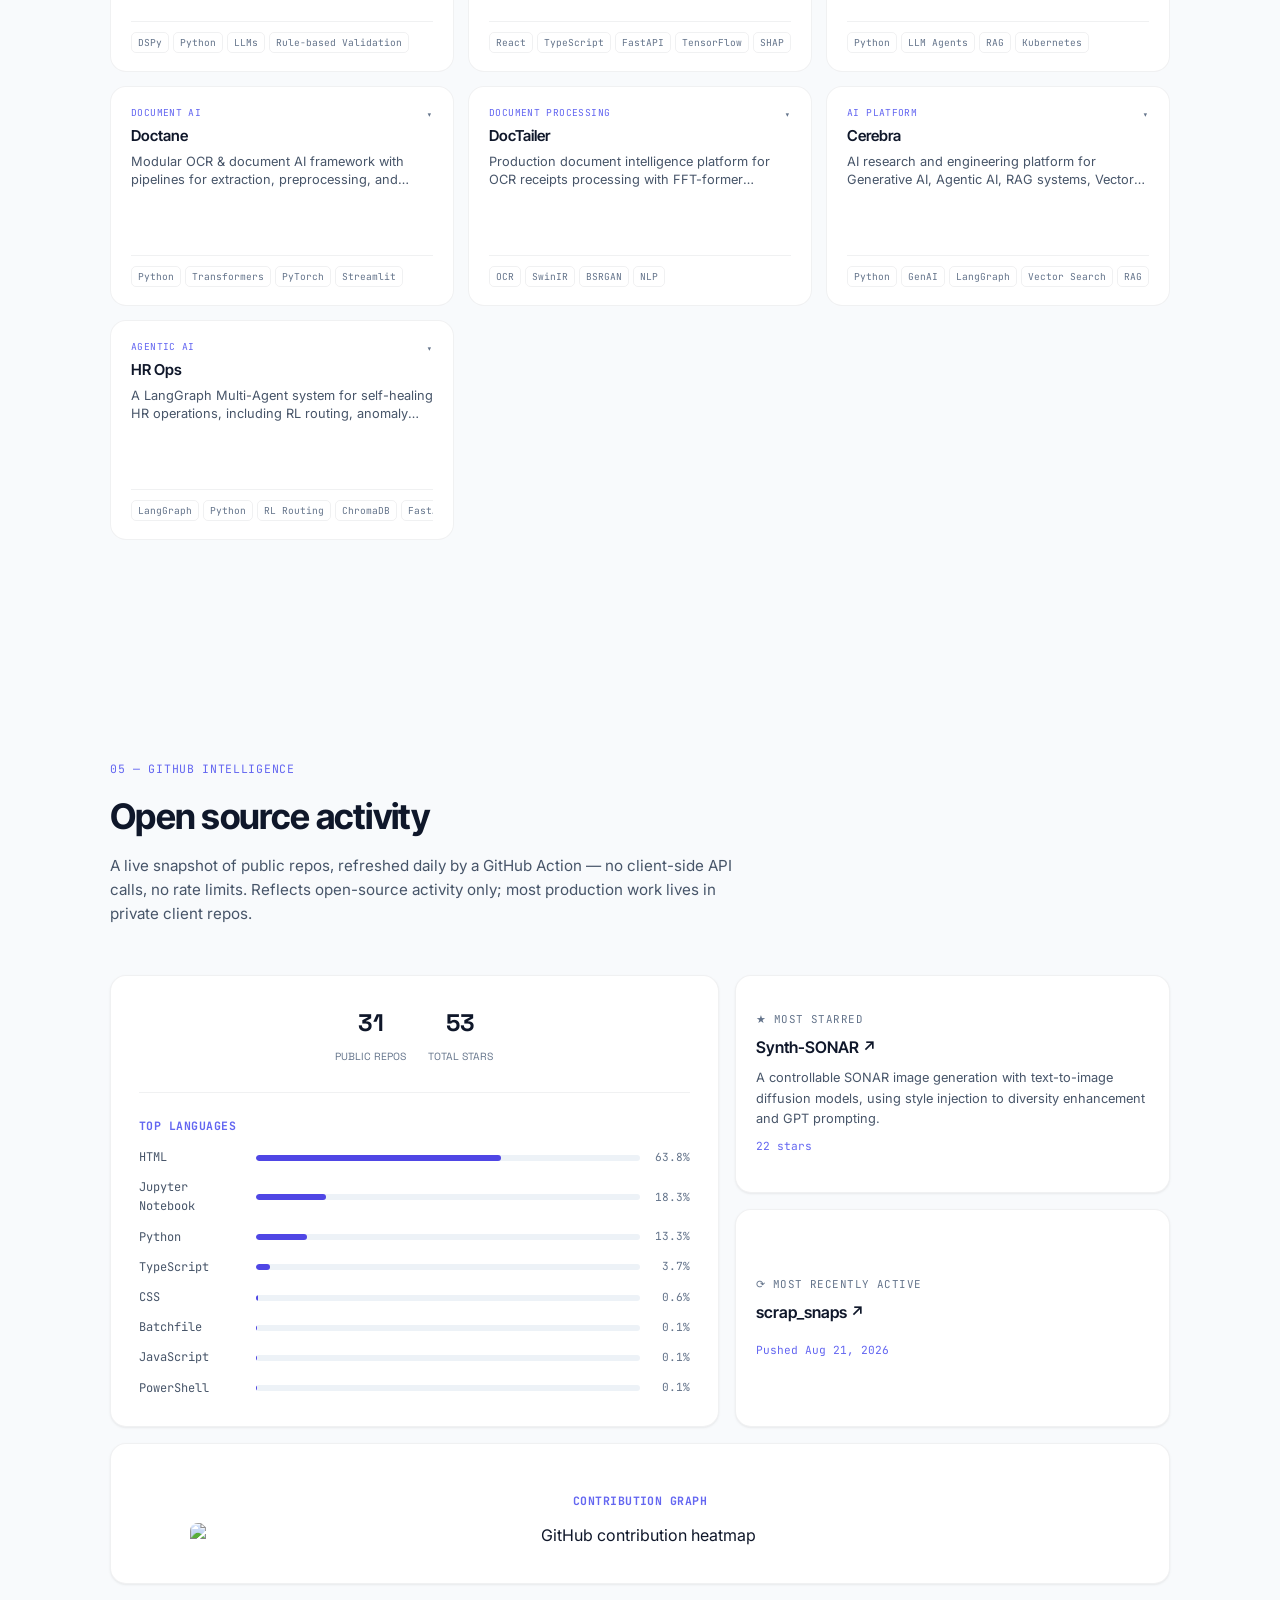
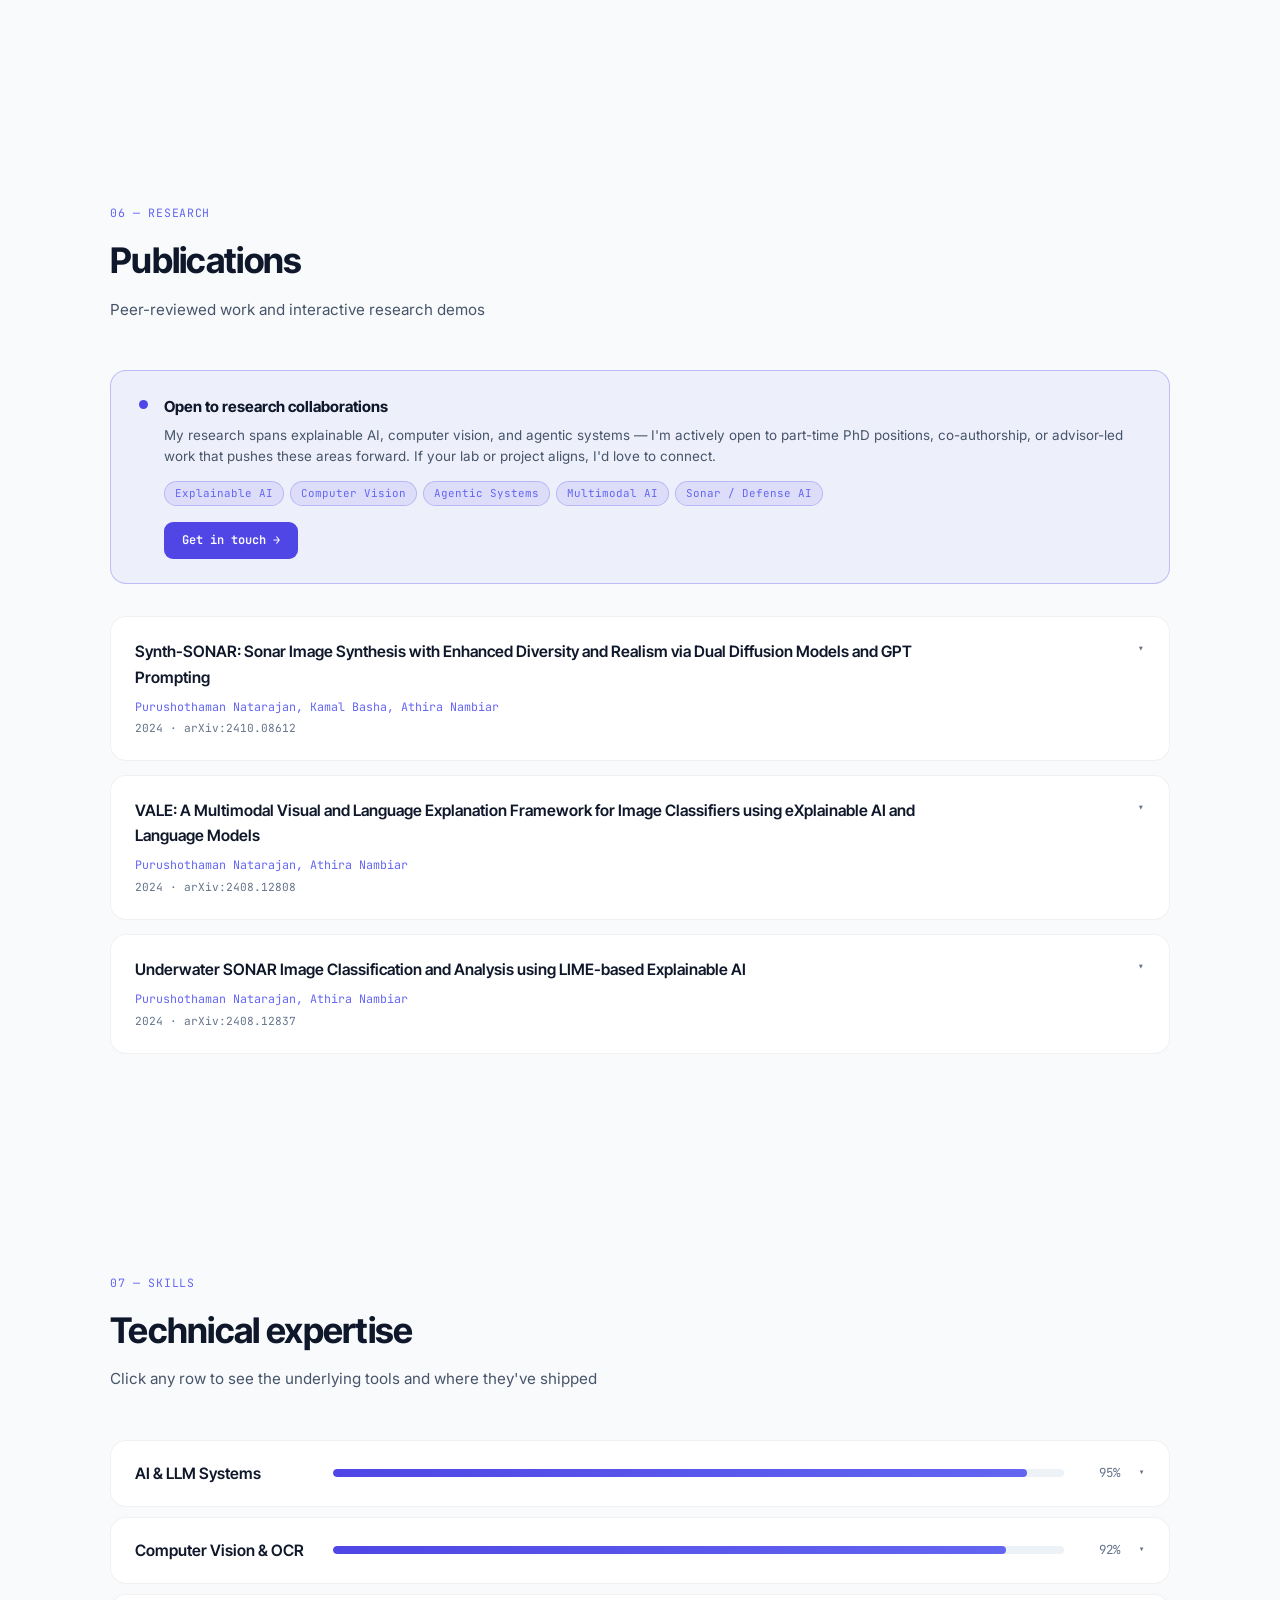
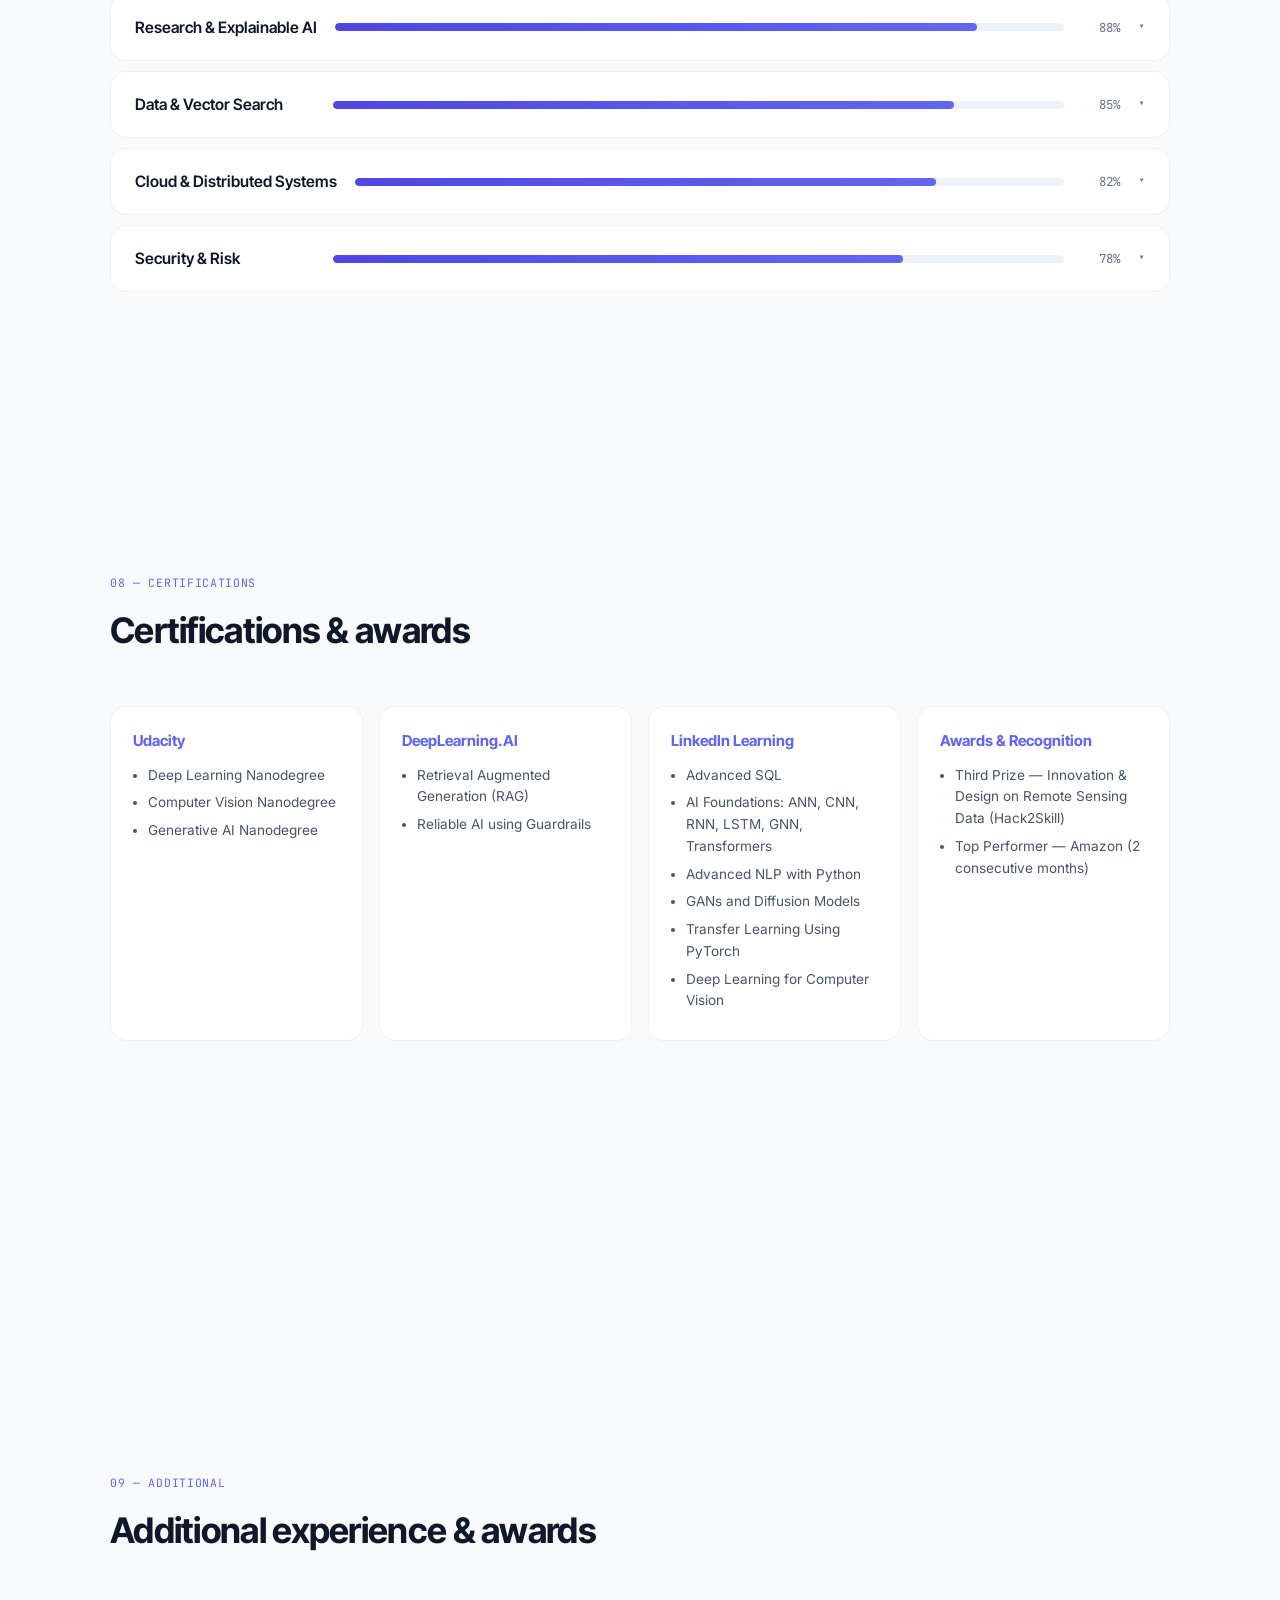
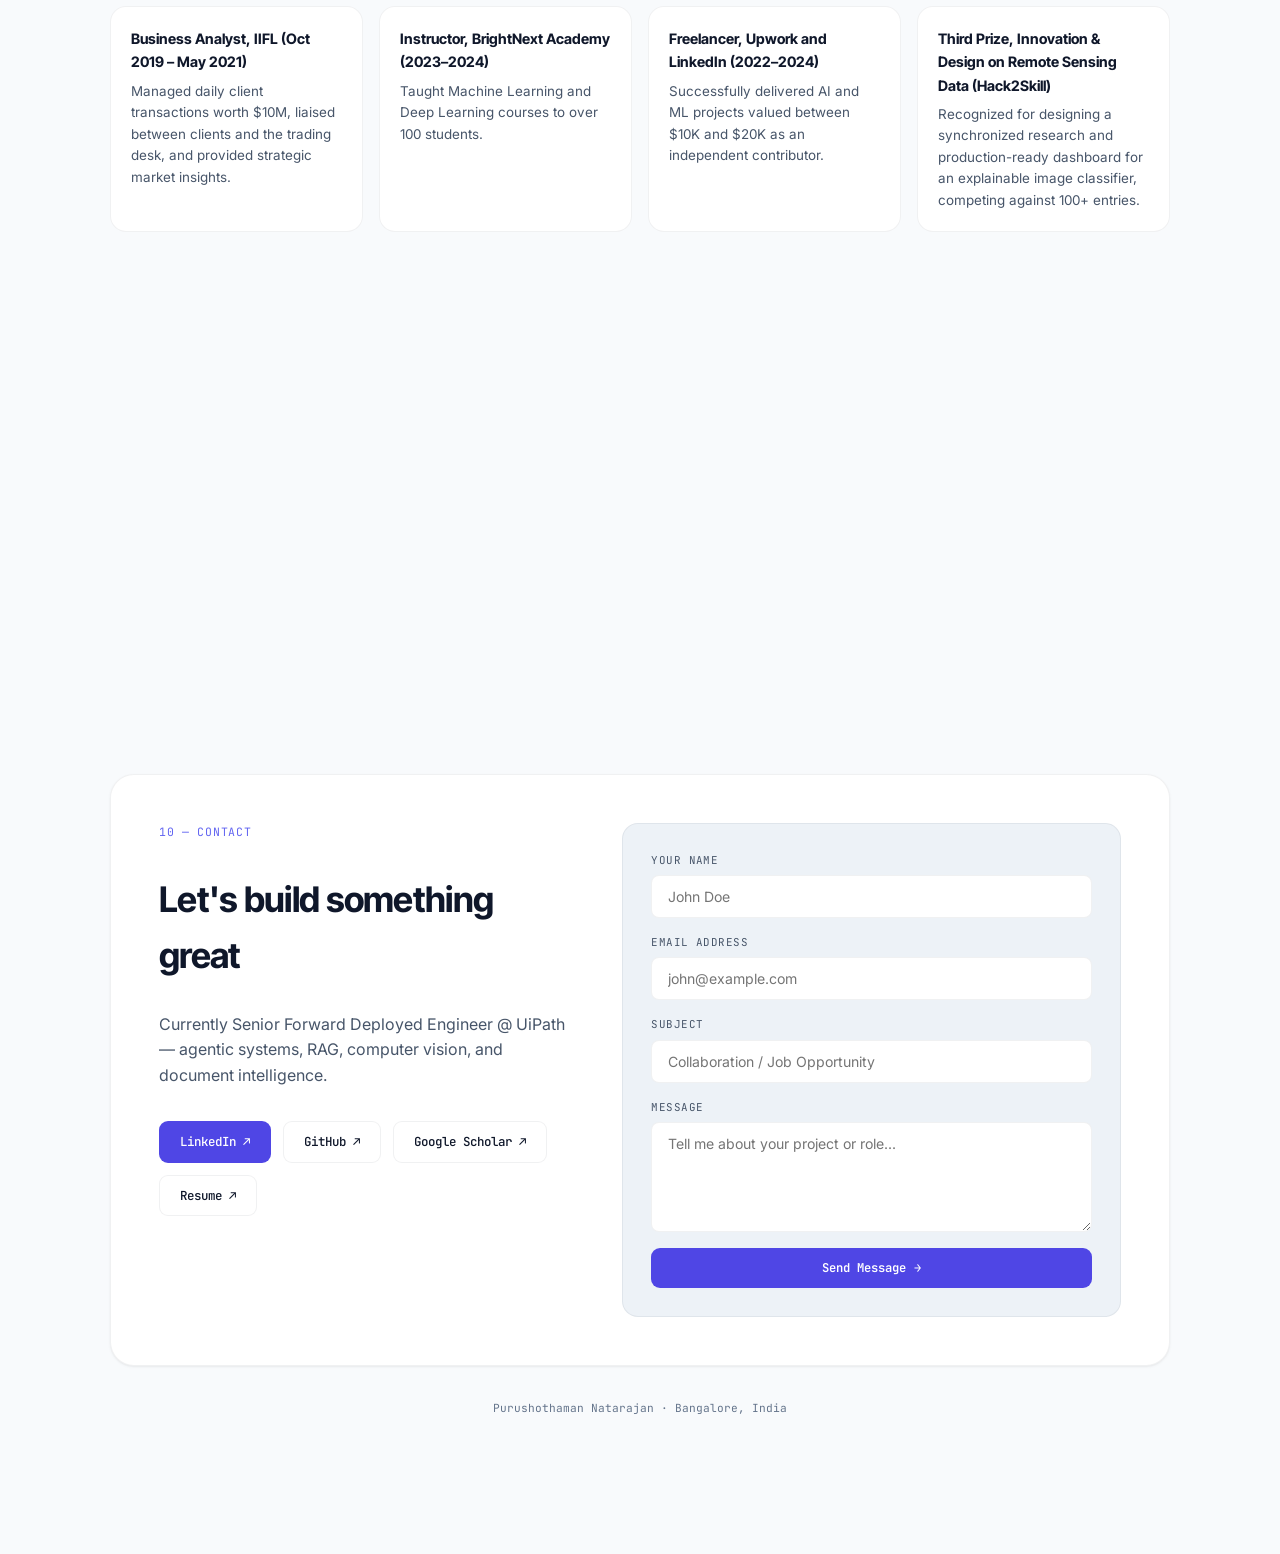
==== commit 54d04d52: "feat: update career details to Senior Forward Deployed Engineer at UiPath and add updated CV file" ====
--- a/index.html
+++ b/index.html
@@ -5,7 +5,8 @@
   <script>document.documentElement.classList.add('js-enabled');</script>
   <meta charset="UTF-8">
   <meta name="viewport" content="width=device-width, initial-scale=1.0">
-  <title>Purushothaman Natarajan | AI Systems Engineer</title>
+  <title>Purushothaman Natarajan | AI Systems Engineer · Research Data Scientist · Senior Forward Deployed Engineer
+  </title>
   <link rel="preconnect" href="https://fonts.googleapis.com">
   <link rel="preconnect" href="https://fonts.gstatic.com" crossorigin>
   <link
@@ -101,7 +102,7 @@
 
     [data-theme="light"] .ambient {
       background: radial-gradient(circle at 70% 30%, rgba(99, 102, 241, 0.12), transparent 60%),
-                  radial-gradient(circle at 30% 70%, rgba(244, 63, 94, 0.08), transparent 60%);
+        radial-gradient(circle at 30% 70%, rgba(244, 63, 94, 0.08), transparent 60%);
       opacity: 0.8;
       filter: blur(40px);
     }
@@ -846,9 +847,11 @@
       cursor: pointer;
       transition: color .2s ease;
     }
+
     .t-status-secondary:hover {
       color: var(--accent-soft);
     }
+
     .t-status-secondary::before {
       content: '↗';
       font-size: 0.62rem;
@@ -867,6 +870,7 @@
       align-items: flex-start;
       gap: 16px;
     }
+
     .pub-callout-dot {
       width: 9px;
       height: 9px;
@@ -876,9 +880,11 @@
       margin-top: 5px;
       animation: pulse 2s infinite;
     }
+
     .pub-callout-body {
       flex: 1;
     }
+
     .pub-callout-title {
       font-family: var(--display);
       font-weight: 700;
@@ -886,6 +892,7 @@
       color: var(--text);
       margin-bottom: 6px;
     }
+
     .pub-callout-text {
       font-family: var(--body);
       font-size: 0.84rem;
@@ -893,12 +900,14 @@
       line-height: 1.55;
       margin-bottom: 14px;
     }
+
     .pub-callout-chips {
       display: flex;
       flex-wrap: wrap;
       gap: 6px;
       margin-bottom: 16px;
     }
+
     .pub-callout-chip {
       font-family: var(--mono);
       font-size: 0.68rem;
@@ -908,6 +917,7 @@
       padding: 3px 10px;
       border-radius: 100px;
     }
+
     .pub-callout-btn {
       font-family: var(--mono);
       font-size: 0.75rem;
@@ -924,6 +934,7 @@
       gap: 6px;
       text-decoration: none;
     }
+
     .pub-callout-btn:hover {
       background: var(--accent-soft);
     }
@@ -1874,10 +1885,12 @@
       .gh-grid {
         grid-template-columns: 1fr;
       }
+
       .gh-heatmap-wrap {
         padding-bottom: 0;
         overflow-x: hidden;
       }
+
       .gh-heatmap-img {
         width: 100%;
         border-radius: 6px;
@@ -2203,7 +2216,8 @@
       -webkit-tap-highlight-color: transparent;
       cursor: pointer;
       position: relative;
-      z-index: 2; /* Float above the sliding background */
+      z-index: 2;
+      /* Float above the sliding background */
     }
 
     .bn-item svg {
@@ -2262,7 +2276,7 @@
       letter-spacing: 0.04em;
       padding: 10px 20px;
       border-radius: 10px;
-      border: 1px solid rgba(255,255,255,0.1);
+      border: 1px solid rgba(255, 255, 255, 0.1);
       z-index: 1500;
       pointer-events: none;
       opacity: 0;
@@ -2278,7 +2292,7 @@
     [data-theme="light"] #sectionToast {
       background: rgba(255, 255, 255, 0.92);
       color: #111;
-      border-color: rgba(0,0,0,0.1);
+      border-color: rgba(0, 0, 0, 0.1);
     }
 
     /* ── SWIPE INDICATOR ARROWS ── */
@@ -2302,11 +2316,18 @@
       transition: opacity 0.15s;
     }
 
-    .swipe-arrow.left { left: 8px; }
-    .swipe-arrow.right { right: 8px; }
+    .swipe-arrow.left {
+      left: 8px;
+    }
+
+    .swipe-arrow.right {
+      right: 8px;
+    }
 
     @media(max-width: 820px) {
-      .swipe-arrow { display: flex; }
+      .swipe-arrow {
+        display: flex;
+      }
     }
 
     /* ── BOTTOM SHEET ── */
@@ -2485,14 +2506,24 @@
       min-height: 100vh;
       min-height: 100dvh;
     }
+
     #hero {
       min-height: 100vh;
       min-height: 100dvh;
     }
 
     /* Touch-action: speed up tap on interactive elements */
-    .btn, .bn-item, .filter-btn, .t-card, .p-card, .pub-card, .skill-row-top,
-    #burger, #themeBtn, .nav-link, a {
+    .btn,
+    .bn-item,
+    .filter-btn,
+    .t-card,
+    .p-card,
+    .pub-card,
+    .skill-row-top,
+    #burger,
+    #themeBtn,
+    .nav-link,
+    a {
       touch-action: manipulation;
     }
 
@@ -2514,19 +2545,33 @@
     }
 
     /* Card press scale on touch */
-    .p-card, .t-card, .pub-card, .cert-card, .edu-card {
+    .p-card,
+    .t-card,
+    .pub-card,
+    .cert-card,
+    .edu-card {
       transition: transform 0.15s ease, box-shadow 0.15s ease;
     }
 
-    .p-card:active, .t-card:active, .pub-card:active {
+    .p-card:active,
+    .t-card:active,
+    .pub-card:active {
       transform: scale(0.97);
     }
 
     /* Bottom nav bounce on active change */
     @keyframes bnBounce {
-      0% { transform: scale(1); }
-      40% { transform: scale(1.2) translateY(-2px); }
-      100% { transform: scale(1.15) translateY(-1px); }
+      0% {
+        transform: scale(1);
+      }
+
+      40% {
+        transform: scale(1.2) translateY(-2px);
+      }
+
+      100% {
+        transform: scale(1.15) translateY(-1px);
+      }
     }
 
     .bn-item.active svg {
@@ -2597,8 +2642,8 @@
           <div class="hero-avatar-fallback" style="display:none">PN</div>
         </div>
         <h1 class="hero-name">Purushothaman Natarajan</h1>
-        <div class="hero-role">AI Systems Engineer</div>
-        <div class="hero-company">@ Blackstraw AI &nbsp;&middot;&nbsp; Chennai, India</div>
+        <div class="hero-role">Senior Forward Deployed Engineer</div>
+        <div class="hero-company">@ UiPath &nbsp;&middot;&nbsp; Bangalore, India</div>
         <div class="role-line"><span id="roleText"></span><span class="role-cursor"></span></div>
         <div class="hero-meta">
           <div class="hero-meta-item"><span class="hm-val">5+</span> years</div>
@@ -2658,9 +2703,10 @@
             <div class="t-prompt">status</div>
             <div class="t-status">
               <div class="t-status-dot"></div>
-              Open to Senior / Lead AI Engineer roles
+              Senior Forward Deployed Engineer @ UiPath
             </div>
-            <div class="t-status-secondary" id="heroPhDLink" onclick="if(typeof activateTab==='function')activateTab('publications');" title="Jump to Publications">
+            <div class="t-status-secondary" id="heroPhDLink"
+              onclick="if(typeof activateTab==='function')activateTab('publications');" title="Jump to Publications">
               Also open to part-time PhD &amp; research collaborations
             </div>
           </div>
@@ -2675,11 +2721,12 @@
     <div class="section-head reveal">
       <div class="section-eyebrow">01 — About</div>
       <h2 class="section-title">Research to production, end to end</h2>
-      <div class="open-to-role">Open to Senior / Lead AI Engineer roles</div>
+      <div class="open-to-role">Senior Forward Deployed Engineer @ UiPath</div>
     </div>
     <div class="about-grid reveal">
       <div class="card">
-        <p>Computer Vision and Generative AI specialist at <b>Blackstraw AI</b>, bridging ML research and enterprise
+        <p>Senior Forward Deployed Engineer at <b>UiPath</b>, previously Research Data Scientist at <b>Blackstraw
+            AI</b>, bridging ML research and enterprise
           engineering to deploy production-grade agentic systems, document intelligence, and vision-language models.</p>
         <p>Previously at <b>DRDO</b> (via SRM Institute), developed explainable AI for underwater sonar classification,
           published across international venues. Research focus: making AI interpretable and trustworthy.</p>
@@ -2694,8 +2741,9 @@
           <div class="s"><b class="count" data-target="8" data-suffix="+">0</b><span>Tools</span></div>
         </div>
         <div class="fact-list">
-          <div class="fact"><span class="k">Based in</span><span class="v">Chennai, India</span></div>
-          <div class="fact"><span class="k">Currently</span><span class="v">Data Scientist, Blackstraw AI</span></div>
+          <div class="fact"><span class="k">Based in</span><span class="v">Bangalore, India</span></div>
+          <div class="fact"><span class="k">Currently</span><span class="v">Senior Forward Deployed Engineer,
+              UiPath</span></div>
           <div class="fact"><span class="k">Education</span><span class="v">M.Tech Data Science, BITS Pilani</span>
           </div>
           <div class="fact"><span class="k">Research</span><span class="v">DRDO-funded XAI for sonar systems</span>
@@ -2707,11 +2755,14 @@
       <div class="about-research-strip">
         <div class="about-research-left">
           <div class="about-research-dot"></div>
-          <span class="about-research-text">Also open to part-time PhD positions &amp; research collaborations — continuing the XAI &amp; computer vision trajectory alongside industry work.</span>
+          <span class="about-research-text">Also open to part-time PhD positions &amp; research collaborations —
+            continuing the XAI &amp; computer vision trajectory alongside industry work.</span>
         </div>
         <div class="about-research-links">
-          <span class="about-research-link" onclick="if(typeof activateTab==='function')activateTab('publications');">Publications &rarr;</span>
-          <span class="about-research-link" onclick="if(typeof activateTab==='function')activateTab('contact');">Contact &rarr;</span>
+          <span class="about-research-link"
+            onclick="if(typeof activateTab==='function')activateTab('publications');">Publications &rarr;</span>
+          <span class="about-research-link" onclick="if(typeof activateTab==='function')activateTab('contact');">Contact
+            &rarr;</span>
         </div>
       </div>
     </div>
@@ -2802,7 +2853,8 @@
           <span class="pub-callout-chip">Multimodal AI</span>
           <span class="pub-callout-chip">Sonar / Defense AI</span>
         </div>
-        <a class="pub-callout-btn" onclick="if(typeof activateTab==='function')activateTab('contact');" href="#contact">Get in touch &rarr;</a>
+        <a class="pub-callout-btn" onclick="if(typeof activateTab==='function')activateTab('contact');"
+          href="#contact">Get in touch &rarr;</a>
       </div>
     </div>
     <div class="pub-list reveal" id="pubList"></div>
@@ -2838,7 +2890,7 @@
       <div class="contact-info">
         <div class="section-eyebrow">10 — Contact</div>
         <h2 class="section-title" style="margin-top:10px;">Let's build something great</h2>
-        <p style="color:var(--text-dim);margin-top:8px;">Open to Senior / Lead AI Engineer conversations — agentic
+        <p style="color:var(--text-dim);margin-top:8px;">Currently Senior Forward Deployed Engineer @ UiPath — agentic
           systems, RAG, computer vision, and document intelligence.</p>
         <div class="contact-links">
           <a href="https://linkedin.com/in/purushothamann" target="_blank" class="btn btn-primary">LinkedIn ↗</a>
@@ -2873,14 +2925,23 @@
         <div id="formStatus" class="form-status"></div>
       </form>
     </div>
-    <footer>Purushothaman Natarajan · Chennai, India</footer>
+    <footer>Purushothaman Natarajan · Bangalore, India</footer>
   </section>
 
   <script>
     /* ---------- DATA ---------- */
     const experience = [
       {
-        role: "Data Scientist — Computer Vision & NLP", org: "Blackstraw AI, Chennai", date: "Nov 2024 – Present",
+        role: "Senior Forward Deployed Engineer", org: "UiPath, Bangalore", date: "Sep 2026 – Present",
+        desc: "Forward-deployed AI systems for enterprise customers",
+        bullets: [
+          "<b>Forward Deployed Engineering:</b> Partnering with enterprise customers to deploy production-grade agentic automation and document intelligence systems.",
+          "<b>Enterprise Delivery:</b> Translating business requirements into scalable AI pipeline designs."
+        ],
+        tech: []
+      },
+      {
+        role: "Data Scientist — Computer Vision & NLP", org: "Blackstraw AI, Chennai", date: "Nov 2024 – Sep 2026",
         desc: "Production-grade agentic AI, computer vision, and document intelligence systems",
         bullets: [
           "<b>LLM & Agentic AI:</b> Architected production LLM and agentic AI systems automating enterprise workflows across document intelligence, vulnerability research, and product pipelines, reducing manual effort by 91%.",
@@ -3139,7 +3200,7 @@
       </div>`;
         div.addEventListener('click', (e) => {
           if (e.target.tagName !== 'A') {
-            if(window.innerWidth <= 820 && typeof openBottomSheet === 'function') {
+            if (window.innerWidth <= 820 && typeof openBottomSheet === 'function') {
               openBottomSheet(p.tag, p.title, `
                 <p>${p.desc}</p>
                 <ul>${p.details.map(d => `<li>${d}</li>`).join('')}</ul>
@@ -3167,7 +3228,7 @@
     <div class="pub-links">${p.links.map(l => `<a href="${l.u}" target="_blank">${l.l} ↗</a>`).join('')}</div>`;
       div.addEventListener('click', (ev) => {
         if (ev.target.tagName !== 'A') {
-          if(window.innerWidth <= 820 && typeof openBottomSheet === 'function') {
+          if (window.innerWidth <= 820 && typeof openBottomSheet === 'function') {
             openBottomSheet('Publication', p.title, `
               <p style="font-size:0.82rem;color:var(--text-dim);margin-bottom:4px;">${p.authors}</p>
               <p style="font-size:0.78rem;color:var(--text-dimmer);margin-bottom:12px;">${p.meta}</p>
@@ -3215,7 +3276,7 @@
           }
         });
       }, { threshold: 0.05, rootMargin: '0px 0px -20px 0px' });
-      
+
       document.querySelectorAll('.skill-row-fill').forEach(f => skillFillObs.observe(f));
     } else {
       document.querySelectorAll('.skill-row-fill').forEach(f => { f.style.width = f.dataset.pct + '%'; });
@@ -3702,12 +3763,12 @@
     /* ---------- MOBILE NAV & CONTACT FORM ---------- */
     const burger = document.getElementById('burger');
     const navLinks = document.getElementById('navLinks');
-    
+
     burger.addEventListener('click', (e) => {
       e.stopPropagation();
       const open = burger.classList.toggle('active');
-      navLinks.style.cssText = open 
-        ? 'display:flex;flex-direction:column;position:fixed;top:65px;right:20px;background:var(--bg-elevated);border:1px solid var(--border-strong);border-radius:12px;padding:12px;gap:2px;box-shadow:var(--shadow-lg);z-index:999;' 
+      navLinks.style.cssText = open
+        ? 'display:flex;flex-direction:column;position:fixed;top:65px;right:20px;background:var(--bg-elevated);border:1px solid var(--border-strong);border-radius:12px;padding:12px;gap:2px;box-shadow:var(--shadow-lg);z-index:999;'
         : '';
     });
 
@@ -3777,23 +3838,39 @@
     <div class="bn-items">
       <div class="bn-active-bg" id="bnActiveBg"></div>
       <a class="bn-item active" data-section="hero" href="#hero">
-        <svg viewBox="0 0 24 24"><path d="M3 9.5L12 3l9 6.5V20a1 1 0 01-1 1H4a1 1 0 01-1-1V9.5z"/><polyline points="9 21 9 14 15 14 15 21"/></svg>
+        <svg viewBox="0 0 24 24">
+          <path d="M3 9.5L12 3l9 6.5V20a1 1 0 01-1 1H4a1 1 0 01-1-1V9.5z" />
+          <polyline points="9 21 9 14 15 14 15 21" />
+        </svg>
         <span>Home</span>
       </a>
       <a class="bn-item" data-section="about" href="#about">
-        <svg viewBox="0 0 24 24"><circle cx="12" cy="8" r="4"/><path d="M20 21a8 8 0 10-16 0"/></svg>
+        <svg viewBox="0 0 24 24">
+          <circle cx="12" cy="8" r="4" />
+          <path d="M20 21a8 8 0 10-16 0" />
+        </svg>
         <span>About</span>
       </a>
       <a class="bn-item" data-section="projects" href="#projects">
-        <svg viewBox="0 0 24 24"><rect x="2" y="3" width="20" height="14" rx="2"/><line x1="8" y1="21" x2="16" y2="21"/><line x1="12" y1="17" x2="12" y2="21"/></svg>
+        <svg viewBox="0 0 24 24">
+          <rect x="2" y="3" width="20" height="14" rx="2" />
+          <line x1="8" y1="21" x2="16" y2="21" />
+          <line x1="12" y1="17" x2="12" y2="21" />
+        </svg>
         <span>Projects</span>
       </a>
       <a class="bn-item" data-section="skills" href="#skills">
-        <svg viewBox="0 0 24 24"><polygon points="12 2 15.09 8.26 22 9.27 17 14.14 18.18 21.02 12 17.77 5.82 21.02 7 14.14 2 9.27 8.91 8.26 12 2"/></svg>
+        <svg viewBox="0 0 24 24">
+          <polygon
+            points="12 2 15.09 8.26 22 9.27 17 14.14 18.18 21.02 12 17.77 5.82 21.02 7 14.14 2 9.27 8.91 8.26 12 2" />
+        </svg>
         <span>Skills</span>
       </a>
       <a class="bn-item" data-section="contact" href="#contact">
-        <svg viewBox="0 0 24 24"><path d="M4 4h16c1.1 0 2 .9 2 2v12c0 1.1-.9 2-2 2H4c-1.1 0-2-.9-2-2V6c0-1.1.9-2 2-2z"/><polyline points="22,6 12,13 2,6"/></svg>
+        <svg viewBox="0 0 24 24">
+          <path d="M4 4h16c1.1 0 2 .9 2 2v12c0 1.1-.9 2-2 2H4c-1.1 0-2-.9-2-2V6c0-1.1.9-2 2-2z" />
+          <polyline points="22,6 12,13 2,6" />
+        </svg>
         <span>Contact</span>
       </a>
     </div>
@@ -3808,7 +3885,9 @@
   <div id="bottomSheet">
     <div class="bs-backdrop" id="bsBackdrop"></div>
     <div class="bs-panel" id="bsPanel">
-      <div class="bs-handle" id="bsHandle"><div class="bs-handle-pill"></div></div>
+      <div class="bs-handle" id="bsHandle">
+        <div class="bs-handle-pill"></div>
+      </div>
       <div class="bs-header">
         <div class="bs-tag" id="bsTag"></div>
         <div class="bs-title" id="bsTitle"></div>
@@ -3818,290 +3897,291 @@
   </div>
 
   <script>
-  /* ================================================================
-     BOTTOM NAV
-     ================================================================ */
-  (function(){
-    const bn = document.getElementById('bottomNav');
-    if(!bn) return;
-    const items = bn.querySelectorAll('.bn-item');
-    const activeBg = document.getElementById('bnActiveBg');
-
-    function syncActiveBg() {
-      const activeItem = bn.querySelector('.bn-item.active');
-      if (activeItem && activeBg) {
-        activeBg.style.width = `${activeItem.offsetWidth}px`;
-        activeBg.style.transform = `translateX(${activeItem.offsetLeft}px)`;
-      }
-    }
-
-    items.forEach(item => {
-      item.addEventListener('click', (e) => {
-        e.preventDefault();
-        const target = item.dataset.section;
-        if(target) {
-          const panel = document.getElementById(target);
-          if(panel) {
-            if(typeof activateTab === 'function') activateTab(target);
-            panel.scrollIntoView({ behavior: 'smooth', block: 'start' });
+    /* ================================================================
+       BOTTOM NAV
+       ================================================================ */
+    (function () {
+      const bn = document.getElementById('bottomNav');
+      if (!bn) return;
+      const items = bn.querySelectorAll('.bn-item');
+      const activeBg = document.getElementById('bnActiveBg');
+
+      function syncActiveBg() {
+        const activeItem = bn.querySelector('.bn-item.active');
+        if (activeItem && activeBg) {
+          activeBg.style.width = `${activeItem.offsetWidth}px`;
+          activeBg.style.transform = `translateX(${activeItem.offsetLeft}px)`;
+        }
+      }
+
+      items.forEach(item => {
+        item.addEventListener('click', (e) => {
+          e.preventDefault();
+          const target = item.dataset.section;
+          if (target) {
+            const panel = document.getElementById(target);
+            if (panel) {
+              if (typeof activateTab === 'function') activateTab(target);
+              panel.scrollIntoView({ behavior: 'smooth', block: 'start' });
+            }
+          }
+        });
+      });
+
+      // Update active state on scroll
+      const panels = document.querySelectorAll('.tab-panel');
+      let lastScrollY = window.scrollY;
+
+      function updateBn() {
+        const scrollY = window.scrollY;
+
+        // 1. Scroll-to-Hide behavior
+        if (scrollY > lastScrollY && scrollY > 200) {
+          bn.classList.add('nav-hidden');
+        } else {
+          bn.classList.remove('nav-hidden');
+        }
+        lastScrollY = scrollY;
+
+        // 2. Active Section detection
+        const testY = scrollY + 120;
+        let current = '';
+        panels.forEach(p => {
+          if (testY >= p.offsetTop) current = p.id;
+        });
+
+        let changed = false;
+        items.forEach(item => {
+          const isActive = item.dataset.section === current;
+          if (item.classList.contains('active') !== isActive) {
+            item.classList.toggle('active', isActive);
+            changed = true;
+          }
+        });
+
+        if (changed) {
+          syncActiveBg();
+        }
+      }
+
+      window.addEventListener('scroll', updateBn, { passive: true });
+
+      // Initial placements
+      setTimeout(() => {
+        updateBn();
+        syncActiveBg();
+      }, 100);
+
+      // Sync active background when screen resized or orientation changes
+      window.addEventListener('resize', syncActiveBg, { passive: true });
+    })();
+  </script>
+
+  <script>
+    /* ================================================================
+       SWIPE BETWEEN SECTIONS (mobile)
+       ================================================================ */
+    (function () {
+      if (window.matchMedia('(max-width: 820px)').matches === false) return;
+
+      const sectionIds = ['hero', 'about', 'experience', 'education', 'projects', 'github', 'publications', 'skills', 'certifications', 'additional', 'contact'];
+      const toast = document.getElementById('sectionToast');
+      const arrowL = document.getElementById('swipeLeft');
+      const arrowR = document.getElementById('swipeRight');
+      let toastTimeout = null;
+
+      function getCurrentSectionIndex() {
+        const scrollY = window.scrollY + 120;
+        for (let i = sectionIds.length - 1; i >= 0; i--) {
+          const el = document.getElementById(sectionIds[i]);
+          if (el && scrollY >= el.offsetTop) return i;
+        }
+        return 0;
+      }
+
+      function showToast(name) {
+        toast.textContent = name;
+        toast.classList.add('show');
+        clearTimeout(toastTimeout);
+        toastTimeout = setTimeout(() => toast.classList.remove('show'), 800);
+      }
+
+      function navigateToSection(idx) {
+        if (idx < 0 || idx >= sectionIds.length) return;
+        const el = document.getElementById(sectionIds[idx]);
+        if (!el) return;
+        showToast(el.querySelector('.section-eyebrow')?.textContent || sectionIds[idx]);
+        el.scrollIntoView({ behavior: 'smooth', block: 'start' });
+      }
+
+      let startX = 0, startY = 0, tracking = false, directionLocked = false, isHorizontal = false;
+
+      document.addEventListener('touchstart', e => {
+        if (document.getElementById('bottomSheet')?.classList.contains('active')) return;
+        startX = e.touches[0].clientX;
+        startY = e.touches[0].clientY;
+        tracking = true;
+        directionLocked = false;
+        isHorizontal = false;
+      }, { passive: true });
+
+      document.addEventListener('touchmove', e => {
+        if (!tracking) return;
+        if (!directionLocked) {
+          const dx = Math.abs(e.touches[0].clientX - startX);
+          const dy = Math.abs(e.touches[0].clientY - startY);
+          if (dx > 10 || dy > 10) {
+            directionLocked = true;
+            isHorizontal = dx > dy * 1.5;
           }
         }
-      });
-    });
-
-    // Update active state on scroll
-    const panels = document.querySelectorAll('.tab-panel');
-    let lastScrollY = window.scrollY;
-
-    function updateBn() {
-      const scrollY = window.scrollY;
-      
-      // 1. Scroll-to-Hide behavior
-      if (scrollY > lastScrollY && scrollY > 200) {
-        bn.classList.add('nav-hidden');
-      } else {
-        bn.classList.remove('nav-hidden');
-      }
-      lastScrollY = scrollY;
-
-      // 2. Active Section detection
-      const testY = scrollY + 120;
-      let current = '';
-      panels.forEach(p => {
-        if(testY >= p.offsetTop) current = p.id;
-      });
-      
-      let changed = false;
-      items.forEach(item => {
-        const isActive = item.dataset.section === current;
-        if (item.classList.contains('active') !== isActive) {
-          item.classList.toggle('active', isActive);
-          changed = true;
+        if (!isHorizontal) return;
+
+        const dx = e.touches[0].clientX - startX;
+        const idx = getCurrentSectionIndex();
+
+        // Show directional arrow hint
+        if (dx > 30 && idx > 0) {
+          arrowL.style.opacity = Math.min((dx - 30) / 60, 0.8);
+          arrowR.style.opacity = 0;
+        } else if (dx < -30 && idx < sectionIds.length - 1) {
+          arrowR.style.opacity = Math.min((Math.abs(dx) - 30) / 60, 0.8);
+          arrowL.style.opacity = 0;
+        } else {
+          arrowL.style.opacity = 0;
+          arrowR.style.opacity = 0;
         }
-      });
-
-      if (changed) {
-        syncActiveBg();
-      }
-    }
-
-    window.addEventListener('scroll', updateBn, { passive: true });
-    
-    // Initial placements
-    setTimeout(() => {
-      updateBn();
-      syncActiveBg();
-    }, 100);
-
-    // Sync active background when screen resized or orientation changes
-    window.addEventListener('resize', syncActiveBg, { passive: true });
-  })();
-  </script>
-
-  <script>
-  /* ================================================================
-     SWIPE BETWEEN SECTIONS (mobile)
-     ================================================================ */
-  (function(){
-    if(window.matchMedia('(max-width: 820px)').matches === false) return;
-
-    const sectionIds = ['hero','about','experience','education','projects','github','publications','skills','certifications','additional','contact'];
-    const toast = document.getElementById('sectionToast');
-    const arrowL = document.getElementById('swipeLeft');
-    const arrowR = document.getElementById('swipeRight');
-    let toastTimeout = null;
-
-    function getCurrentSectionIndex() {
-      const scrollY = window.scrollY + 120;
-      for(let i = sectionIds.length - 1; i >= 0; i--) {
-        const el = document.getElementById(sectionIds[i]);
-        if(el && scrollY >= el.offsetTop) return i;
-      }
-      return 0;
-    }
-
-    function showToast(name) {
-      toast.textContent = name;
-      toast.classList.add('show');
-      clearTimeout(toastTimeout);
-      toastTimeout = setTimeout(() => toast.classList.remove('show'), 800);
-    }
-
-    function navigateToSection(idx) {
-      if(idx < 0 || idx >= sectionIds.length) return;
-      const el = document.getElementById(sectionIds[idx]);
-      if(!el) return;
-      showToast(el.querySelector('.section-eyebrow')?.textContent || sectionIds[idx]);
-      el.scrollIntoView({ behavior: 'smooth', block: 'start' });
-    }
-
-    let startX = 0, startY = 0, tracking = false, directionLocked = false, isHorizontal = false;
-
-    document.addEventListener('touchstart', e => {
-      if(document.getElementById('bottomSheet')?.classList.contains('active')) return;
-      startX = e.touches[0].clientX;
-      startY = e.touches[0].clientY;
-      tracking = true;
-      directionLocked = false;
-      isHorizontal = false;
-    }, { passive: true });
-
-    document.addEventListener('touchmove', e => {
-      if(!tracking) return;
-      if(!directionLocked) {
-        const dx = Math.abs(e.touches[0].clientX - startX);
-        const dy = Math.abs(e.touches[0].clientY - startY);
-        if(dx > 10 || dy > 10) {
-          directionLocked = true;
-          isHorizontal = dx > dy * 1.5;
+      }, { passive: true });
+
+      document.addEventListener('touchend', e => {
+        if (!tracking || !isHorizontal) {
+          tracking = false;
+          arrowL.style.opacity = 0;
+          arrowR.style.opacity = 0;
+          return;
         }
-      }
-      if(!isHorizontal) return;
-
-      const dx = e.touches[0].clientX - startX;
-      const idx = getCurrentSectionIndex();
-
-      // Show directional arrow hint
-      if(dx > 30 && idx > 0) {
-        arrowL.style.opacity = Math.min((dx - 30) / 60, 0.8);
-        arrowR.style.opacity = 0;
-      } else if(dx < -30 && idx < sectionIds.length - 1) {
-        arrowR.style.opacity = Math.min((Math.abs(dx) - 30) / 60, 0.8);
-        arrowL.style.opacity = 0;
-      } else {
+
+        const dx = e.changedTouches[0].clientX - startX;
+        const idx = getCurrentSectionIndex();
+        const velocity = Math.abs(dx) / 100;
+
+        if ((Math.abs(dx) > 80 || velocity > 0.3)) {
+          if (dx < 0 && idx < sectionIds.length - 1) {
+            navigateToSection(idx + 1);
+          } else if (dx > 0 && idx > 0) {
+            navigateToSection(idx - 1);
+          }
+        }
+
+        tracking = false;
+        isHorizontal = false;
         arrowL.style.opacity = 0;
         arrowR.style.opacity = 0;
-      }
-    }, { passive: true });
-
-    document.addEventListener('touchend', e => {
-      if(!tracking || !isHorizontal) {
-        tracking = false;
-        arrowL.style.opacity = 0;
-        arrowR.style.opacity = 0;
-        return;
-      }
-
-      const dx = e.changedTouches[0].clientX - startX;
-      const idx = getCurrentSectionIndex();
-      const velocity = Math.abs(dx) / 100;
-
-      if((Math.abs(dx) > 80 || velocity > 0.3)) {
-        if(dx < 0 && idx < sectionIds.length - 1) {
-          navigateToSection(idx + 1);
-        } else if(dx > 0 && idx > 0) {
-          navigateToSection(idx - 1);
+      }, { passive: true });
+    })();
+  </script>
+
+  <script>
+    /* ================================================================
+       BOTTOM SHEET
+       ================================================================ */
+    (function () {
+      const sheet = document.getElementById('bottomSheet');
+      const backdrop = document.getElementById('bsBackdrop');
+      const panel = document.getElementById('bsPanel');
+      const handle = document.getElementById('bsHandle');
+      const tagEl = document.getElementById('bsTag');
+      const titleEl = document.getElementById('bsTitle');
+      const contentEl = document.getElementById('bsContent');
+      if (!sheet) return;
+
+      let startY = 0, currentY = 0, isDragging = false;
+
+      window.openBottomSheet = function (tag, title, html) {
+        tagEl.textContent = tag;
+        titleEl.textContent = title;
+        contentEl.innerHTML = html;
+        sheet.classList.add('active');
+        document.body.style.overflow = 'hidden';
+      };
+
+      function closeSheet() {
+        sheet.classList.remove('active');
+        document.body.style.overflow = '';
+        panel.style.transform = '';
+      }
+      window.closeBottomSheet = closeSheet;
+
+      backdrop.addEventListener('click', closeSheet);
+
+      document.addEventListener('keydown', e => {
+        if (e.key === 'Escape' && sheet.classList.contains('active')) closeSheet();
+      });
+
+      // Drag-to-dismiss on handle
+      handle.addEventListener('touchstart', e => {
+        startY = e.touches[0].clientY;
+        isDragging = true;
+        panel.style.transition = 'none';
+      }, { passive: true });
+
+      document.addEventListener('touchmove', e => {
+        if (!isDragging) return;
+        currentY = e.touches[0].clientY - startY;
+        if (currentY > 0) {
+          panel.style.transform = `translateY(${currentY}px)`;
         }
-      }
-
-      tracking = false;
-      isHorizontal = false;
-      arrowL.style.opacity = 0;
-      arrowR.style.opacity = 0;
-    }, { passive: true });
-  })();
+      }, { passive: true });
+
+      document.addEventListener('touchend', () => {
+        if (!isDragging) return;
+        isDragging = false;
+        panel.style.transition = '';
+        if (currentY > 100) {
+          closeSheet();
+        } else {
+          panel.style.transform = '';
+        }
+        currentY = 0;
+      }, { passive: true });
+    })();
   </script>
 
   <script>
-  /* ================================================================
-     BOTTOM SHEET
-     ================================================================ */
-  (function(){
-    const sheet = document.getElementById('bottomSheet');
-    const backdrop = document.getElementById('bsBackdrop');
-    const panel = document.getElementById('bsPanel');
-    const handle = document.getElementById('bsHandle');
-    const tagEl = document.getElementById('bsTag');
-    const titleEl = document.getElementById('bsTitle');
-    const contentEl = document.getElementById('bsContent');
-    if(!sheet) return;
-
-    let startY = 0, currentY = 0, isDragging = false;
-
-    window.openBottomSheet = function(tag, title, html) {
-      tagEl.textContent = tag;
-      titleEl.textContent = title;
-      contentEl.innerHTML = html;
-      sheet.classList.add('active');
-      document.body.style.overflow = 'hidden';
-    };
-
-    function closeSheet() {
-      sheet.classList.remove('active');
-      document.body.style.overflow = '';
-      panel.style.transform = '';
-    }
-    window.closeBottomSheet = closeSheet;
-
-    backdrop.addEventListener('click', closeSheet);
-
-    document.addEventListener('keydown', e => {
-      if(e.key === 'Escape' && sheet.classList.contains('active')) closeSheet();
-    });
-
-    // Drag-to-dismiss on handle
-    handle.addEventListener('touchstart', e => {
-      startY = e.touches[0].clientY;
-      isDragging = true;
-      panel.style.transition = 'none';
-    }, { passive: true });
-
-    document.addEventListener('touchmove', e => {
-      if(!isDragging) return;
-      currentY = e.touches[0].clientY - startY;
-      if(currentY > 0) {
-        panel.style.transform = `translateY(${currentY}px)`;
-      }
-    }, { passive: true });
-
-    document.addEventListener('touchend', () => {
-      if(!isDragging) return;
-      isDragging = false;
-      panel.style.transition = '';
-      if(currentY > 100) {
-        closeSheet();
-      } else {
-        panel.style.transform = '';
-      }
-      currentY = 0;
-    }, { passive: true });
-  })();
-  </script>
-
-  <script>
-  /* ================================================================
-     MICRO-INTERACTIONS: Ripple
-     ================================================================ */
-  (function(){
-    const rippleTargets = document.querySelectorAll('.btn, .bn-item, .filter-btn');
-    rippleTargets.forEach(el => {
-      el.style.position = 'relative';
-      el.style.overflow = 'hidden';
-      el.addEventListener('click', function(e) {
-        const rect = this.getBoundingClientRect();
-        const ripple = document.createElement('span');
-        ripple.className = 'ripple';
-        const size = Math.max(rect.width, rect.height);
-        ripple.style.width = ripple.style.height = size + 'px';
-        ripple.style.left = (e.clientX - rect.left - size / 2) + 'px';
-        ripple.style.top = (e.clientY - rect.top - size / 2) + 'px';
-        this.appendChild(ripple);
-        setTimeout(() => ripple.remove(), 600);
+    /* ================================================================
+       MICRO-INTERACTIONS: Ripple
+       ================================================================ */
+    (function () {
+      const rippleTargets = document.querySelectorAll('.btn, .bn-item, .filter-btn');
+      rippleTargets.forEach(el => {
+        el.style.position = 'relative';
+        el.style.overflow = 'hidden';
+        el.addEventListener('click', function (e) {
+          const rect = this.getBoundingClientRect();
+          const ripple = document.createElement('span');
+          ripple.className = 'ripple';
+          const size = Math.max(rect.width, rect.height);
+          ripple.style.width = ripple.style.height = size + 'px';
+          ripple.style.left = (e.clientX - rect.left - size / 2) + 'px';
+          ripple.style.top = (e.clientY - rect.top - size / 2) + 'px';
+          this.appendChild(ripple);
+          setTimeout(() => ripple.remove(), 600);
+        });
       });
-    });
-  })();
+    })();
   </script>
   <!-- Default Statcounter code for Portfolio https://purushothaman-natarajan.github.io/ -->
   <script type="text/javascript">
-    var sc_project=13018506; 
-    var sc_invisible=1; 
-    var sc_security="5dd7fec5"; 
+    var sc_project = 13018506;
+    var sc_invisible = 1;
+    var sc_security = "5dd7fec5"; 
   </script>
   <script type="text/javascript" src="https://www.statcounter.com/counter/counter.js" async></script>
   <noscript>
     <div class="statcounter">
       <a title="free web stats" href="https://statcounter.com/" target="_blank">
-        <img class="statcounter" src="https://c.statcounter.com/13018506/0/5dd7fec5/1/" alt="free web stats" referrerPolicy="no-referrer-when-downgrade">
+        <img class="statcounter" src="https://c.statcounter.com/13018506/0/5dd7fec5/1/" alt="free web stats"
+          referrerPolicy="no-referrer-when-downgrade">
       </a>
     </div>
   </noscript>
